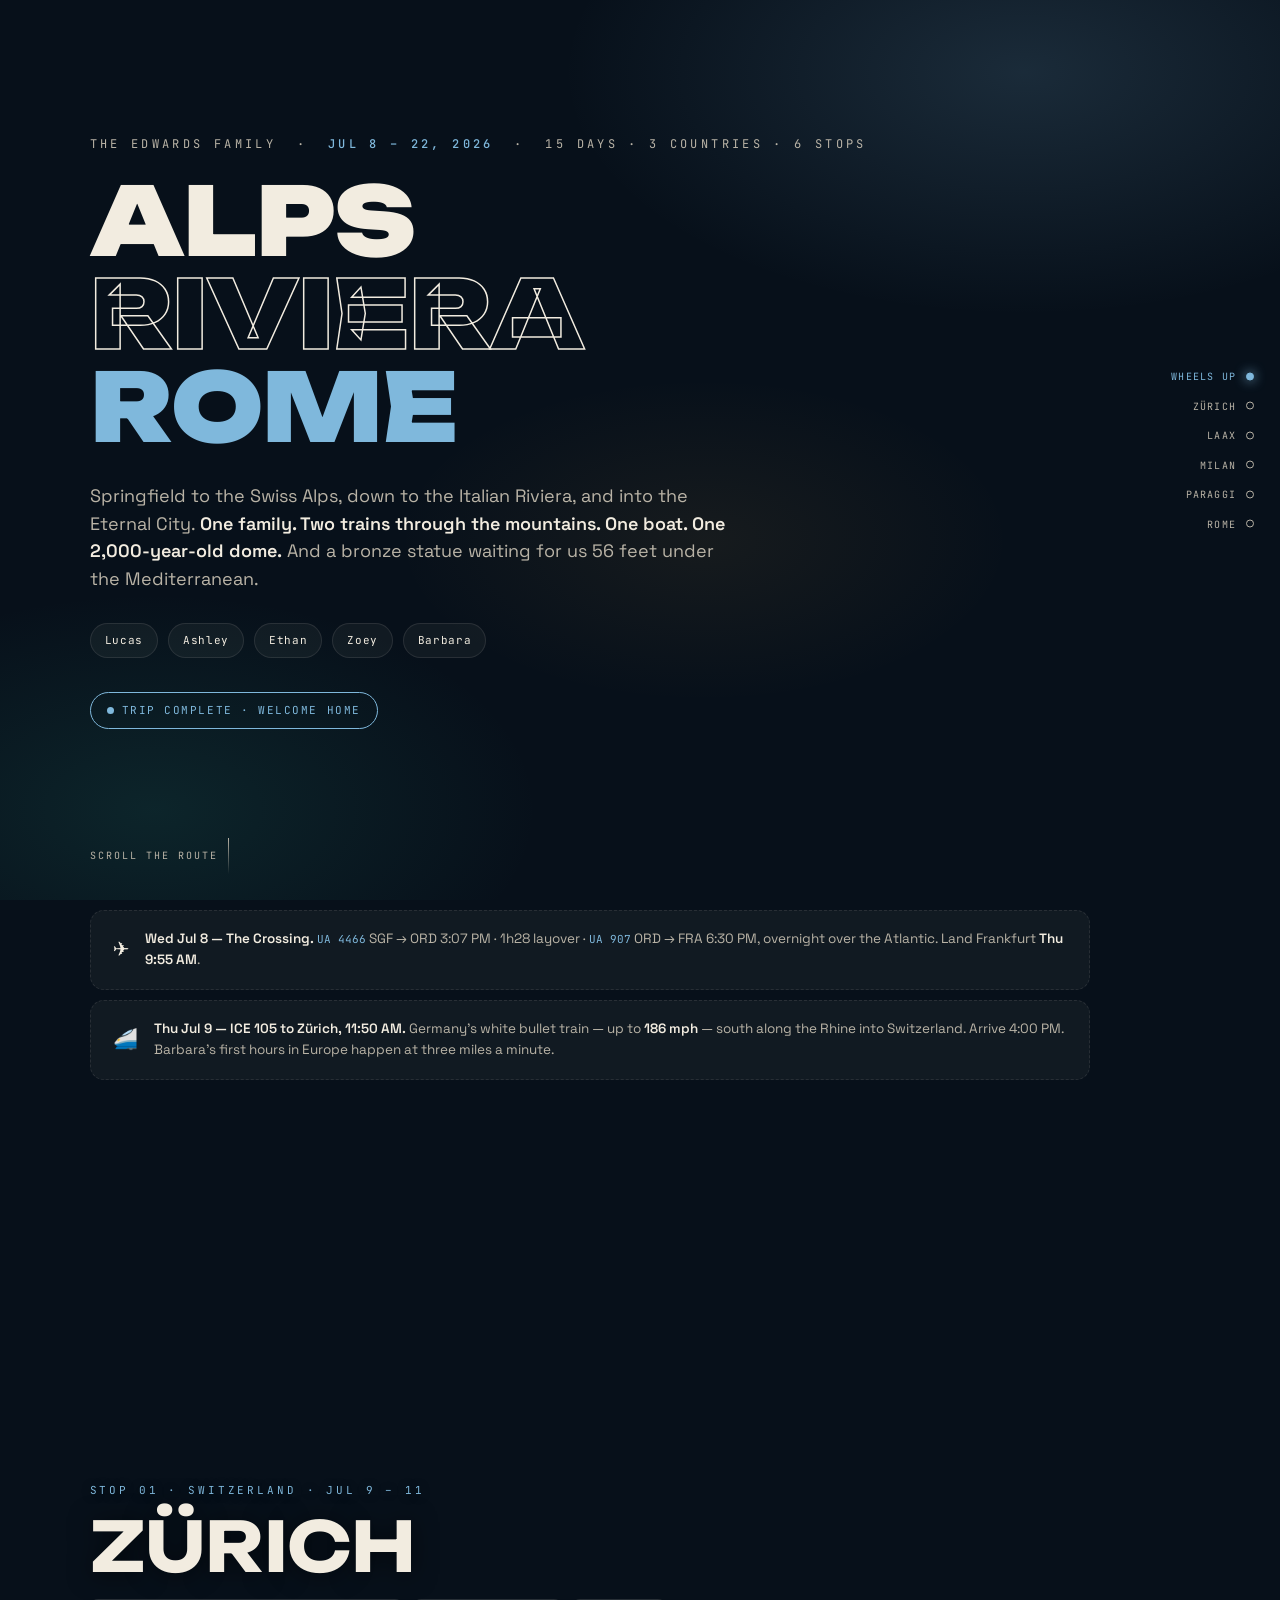
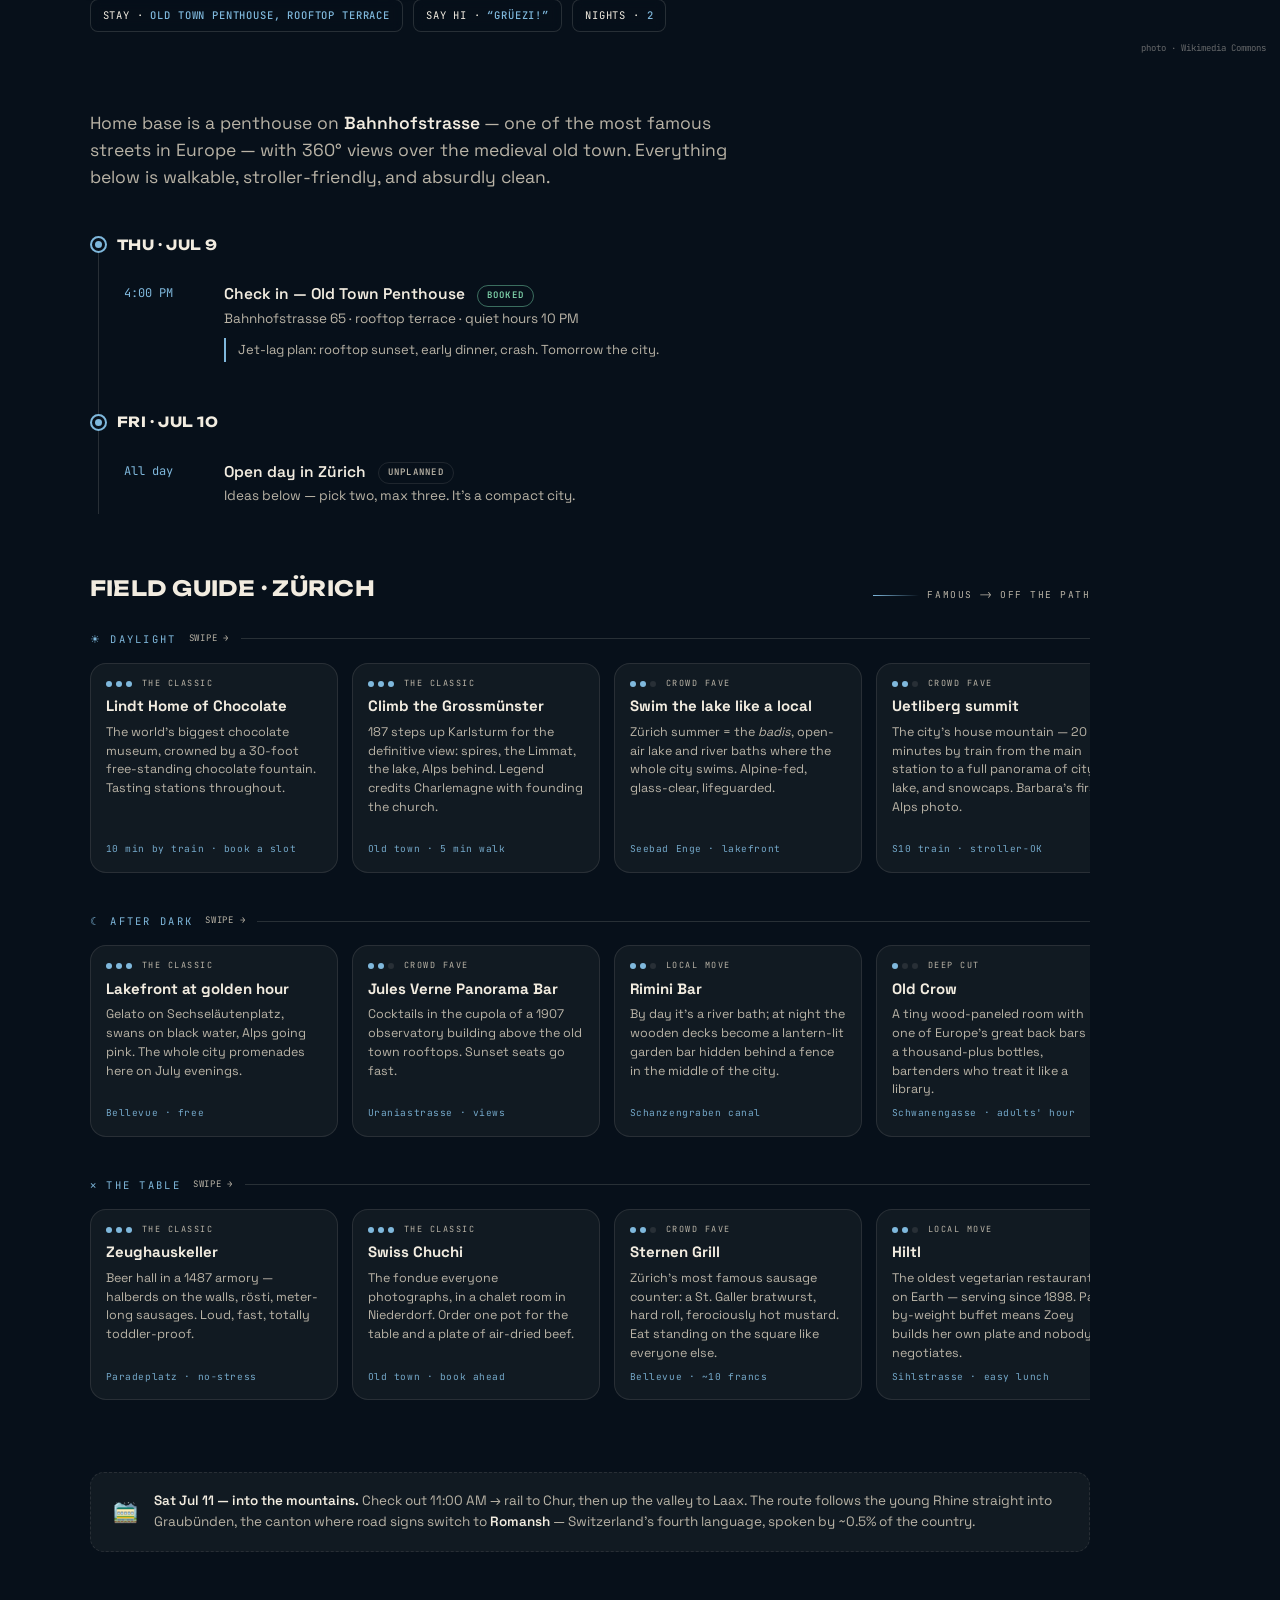
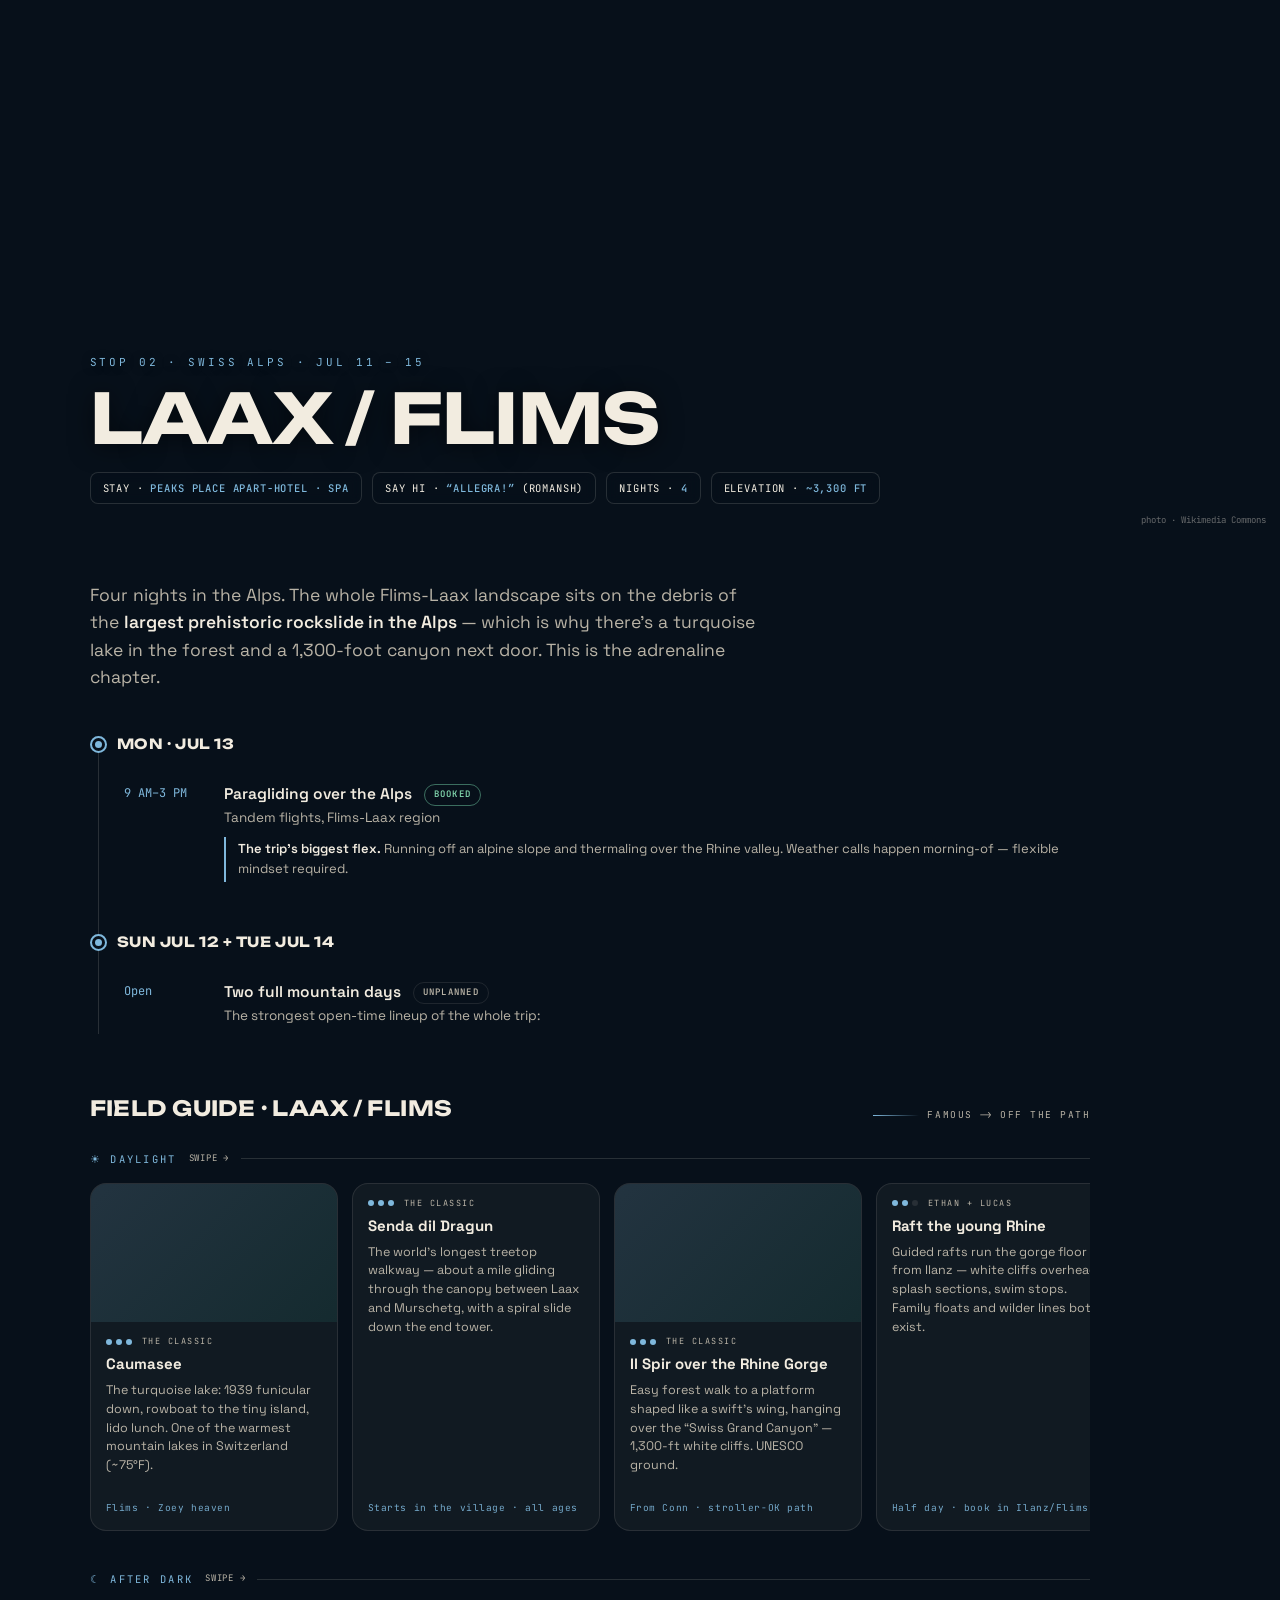
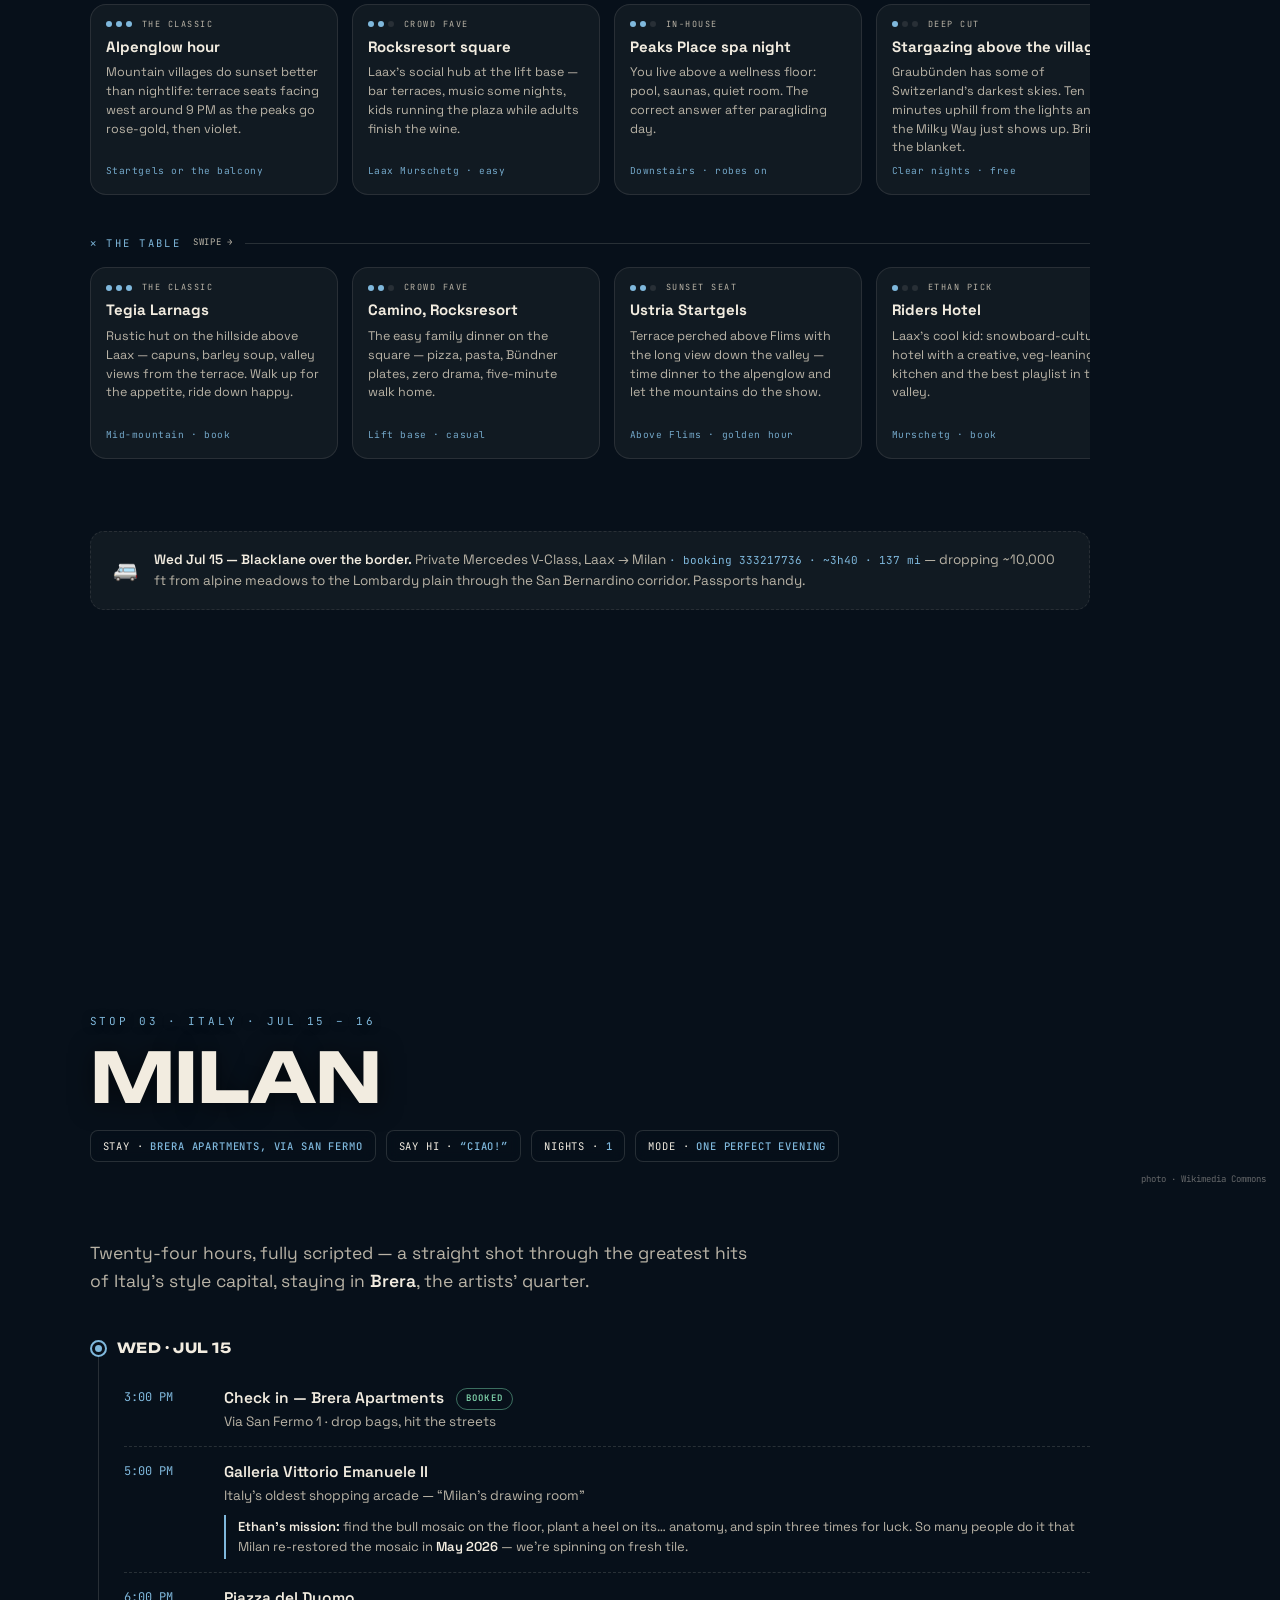
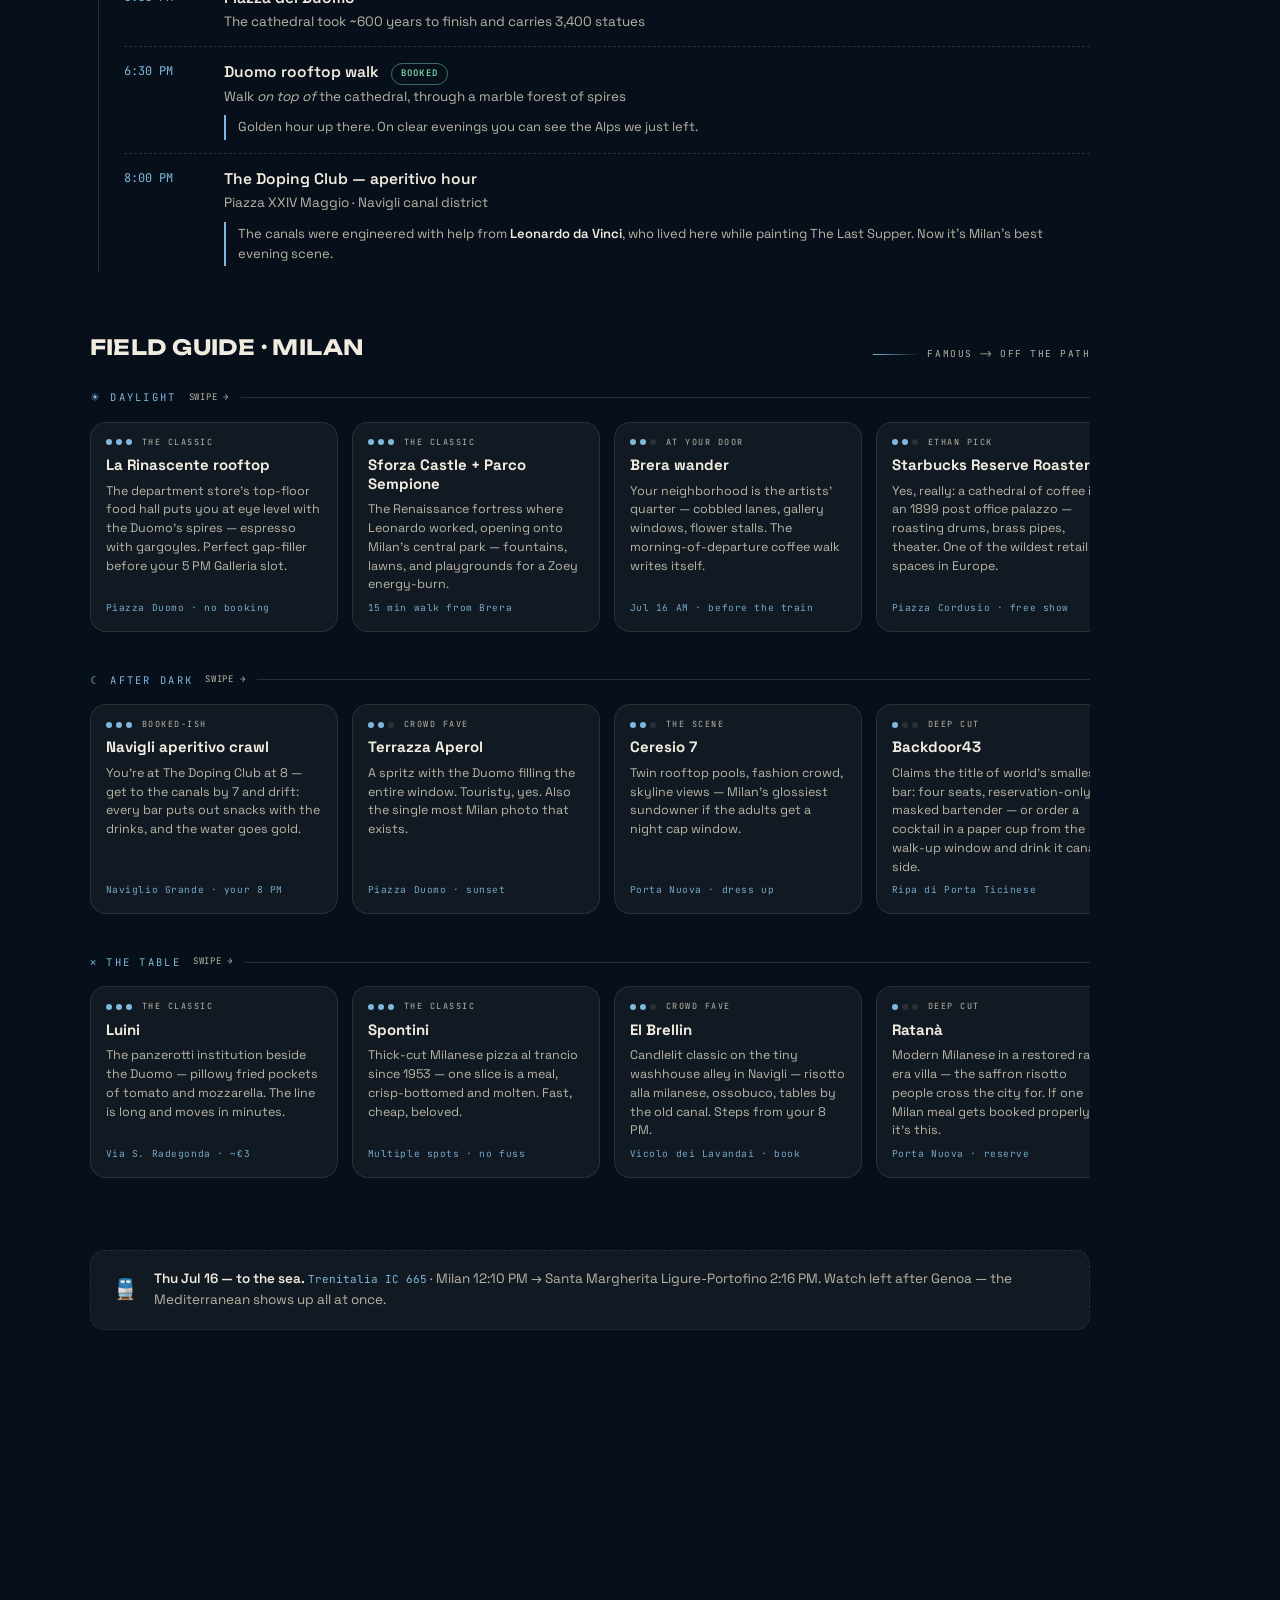
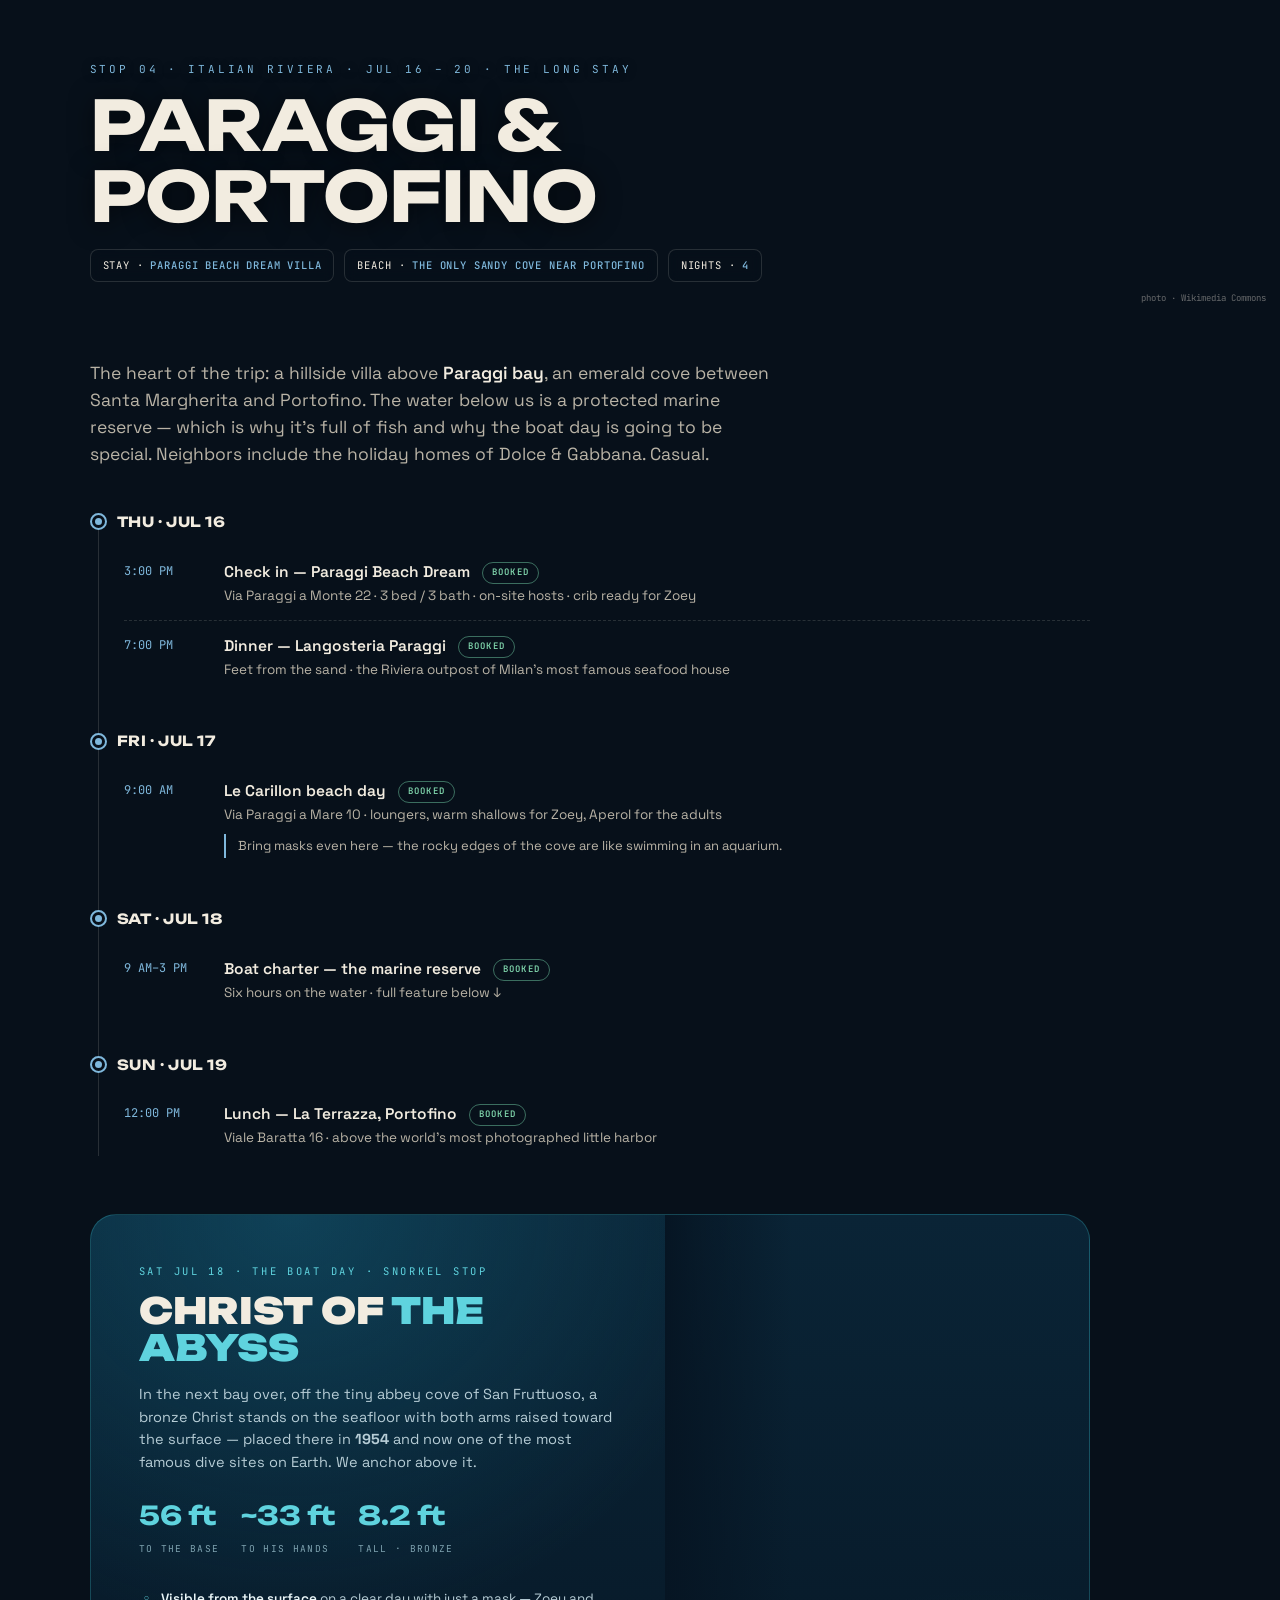
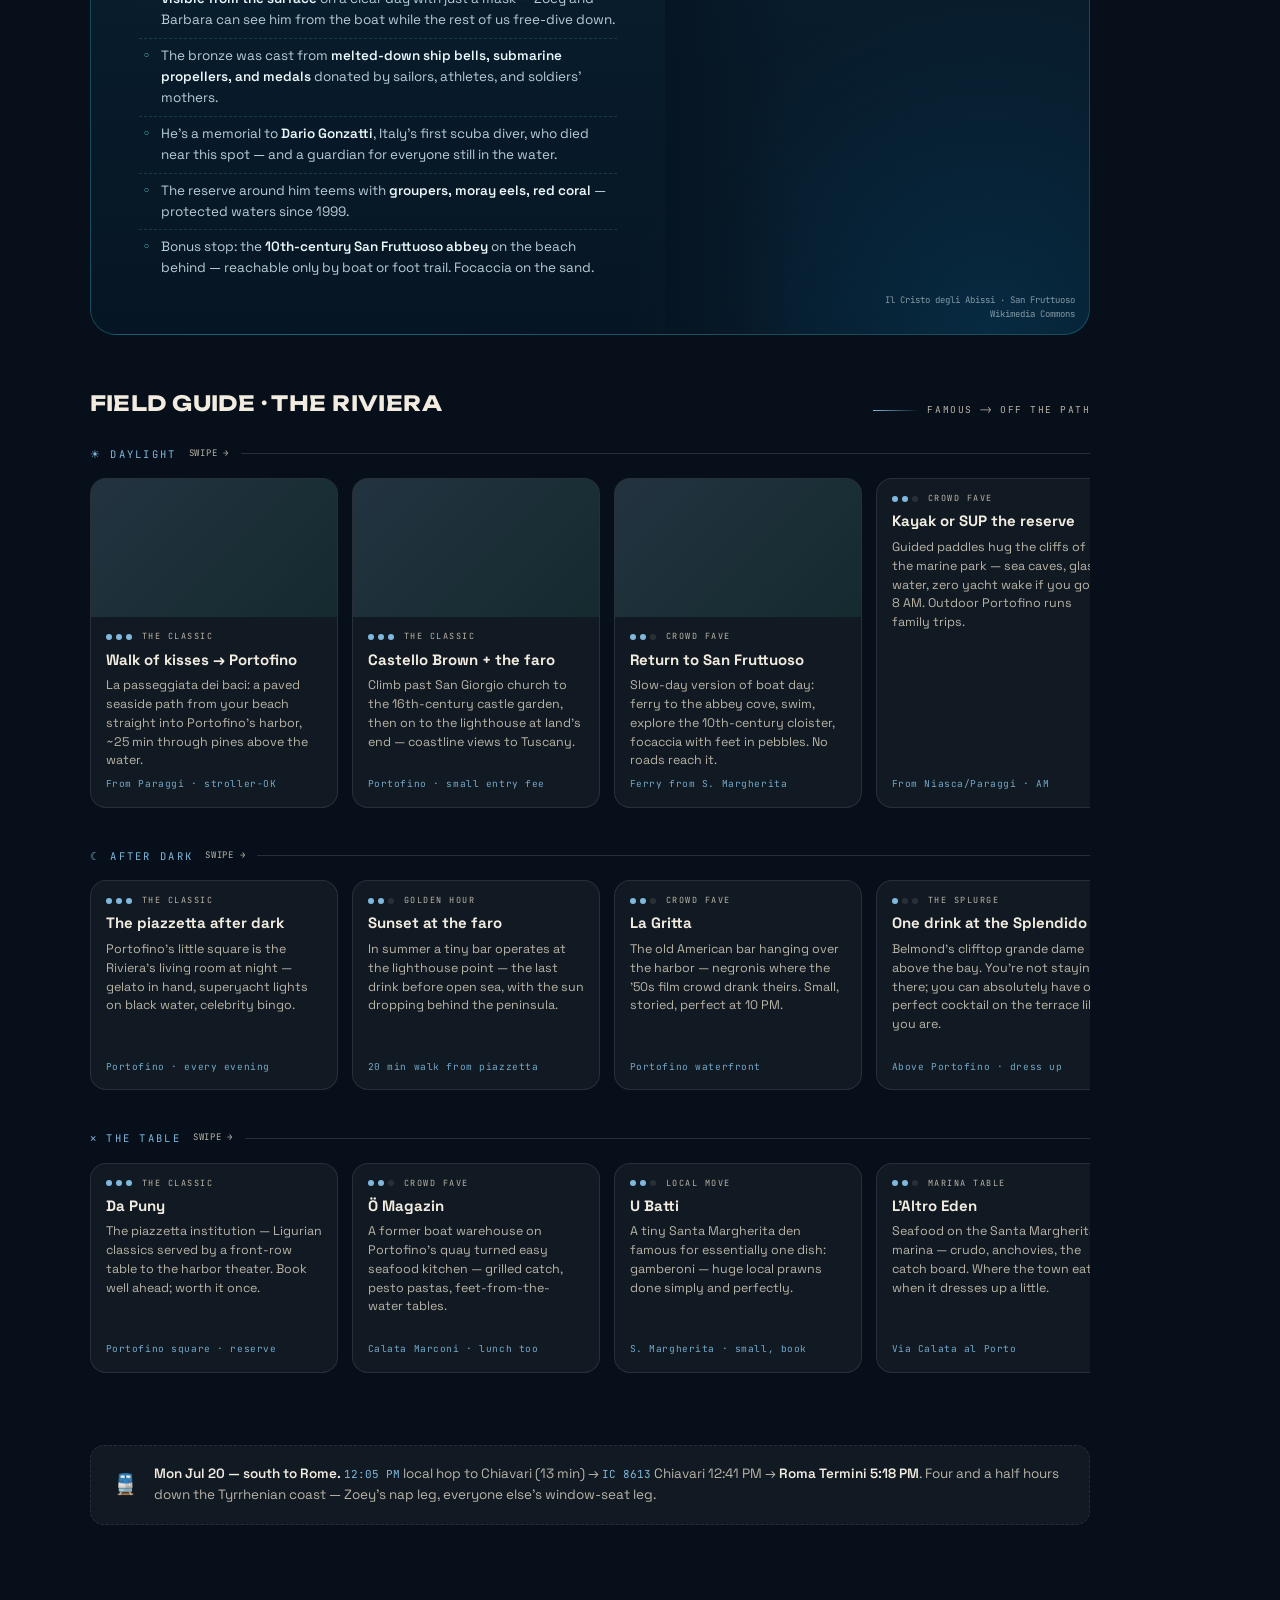
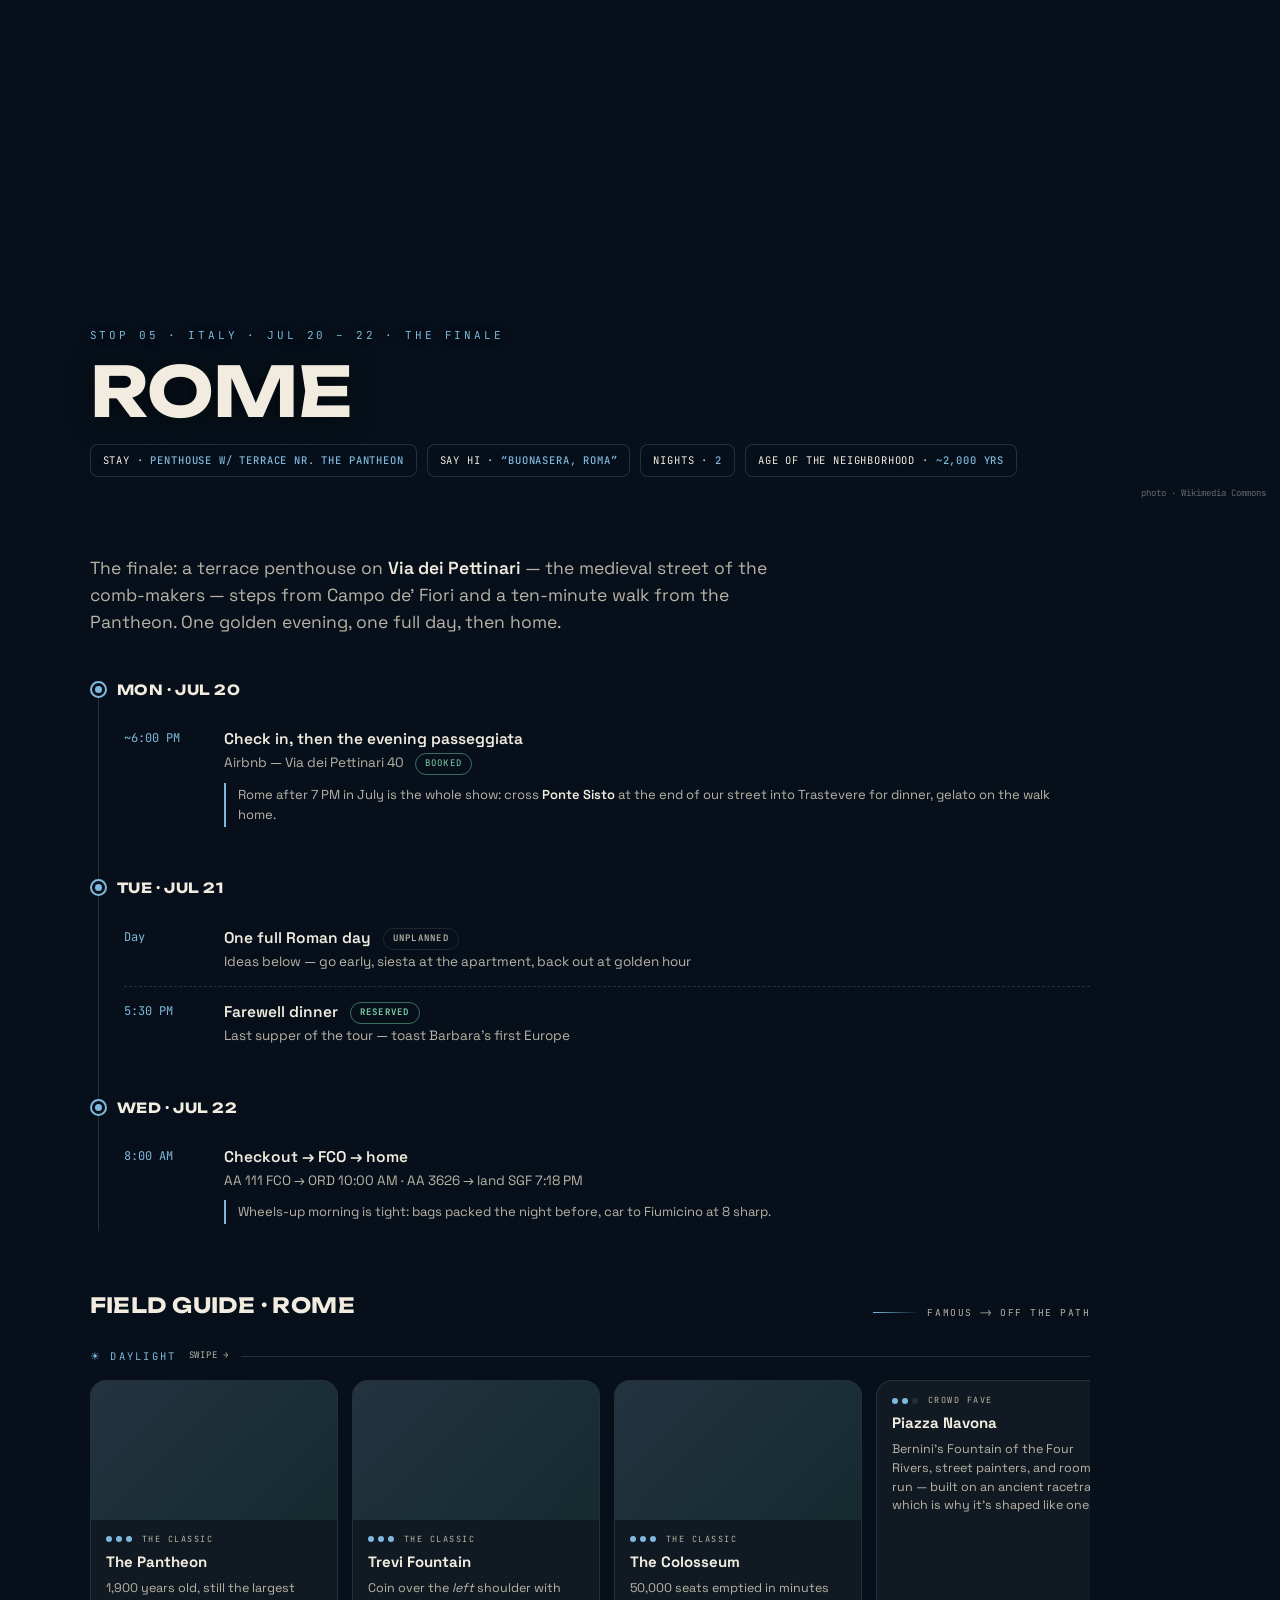
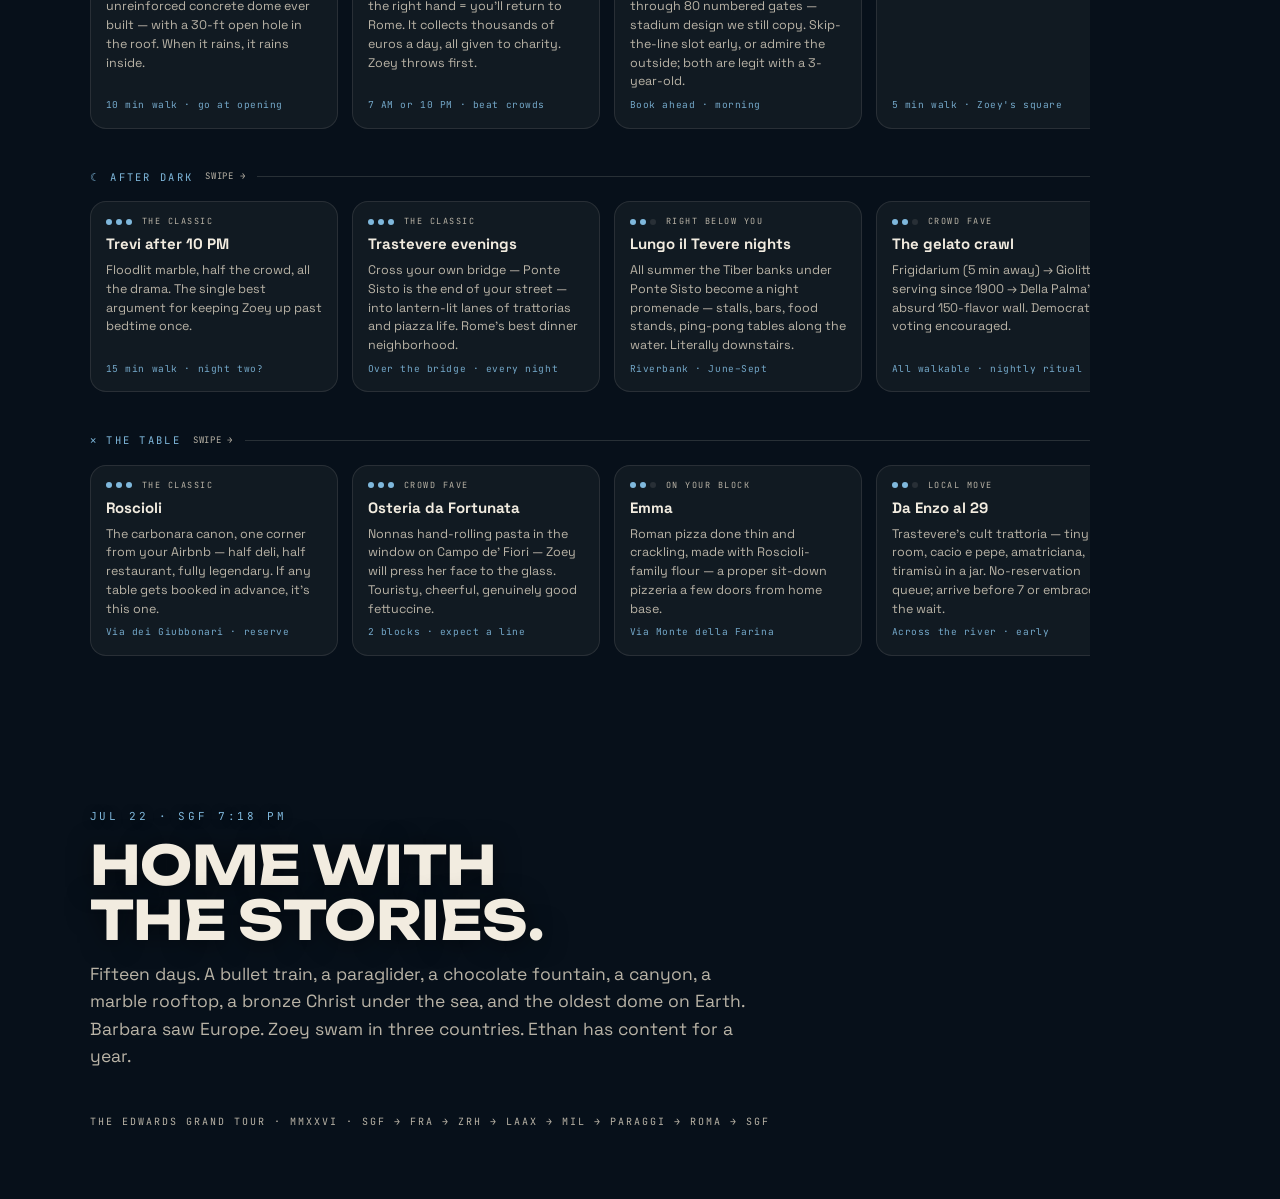
==== index.html @ 18924208 "Field guides: day/night/eat shelves per stop, famous-to-off-path ordering" ====
<!DOCTYPE html>
<html lang="en">
<head>
<meta charset="UTF-8">
<meta name="viewport" content="width=device-width, initial-scale=1.0, viewport-fit=cover">
<meta name="color-scheme" content="dark">
<meta name="theme-color" content="#07101A">
<title>The Edwards Grand Tour · Alps → Riviera → Rome</title>
<link rel="preconnect" href="https://fonts.googleapis.com">
<link href="https://fonts.googleapis.com/css2?family=Unbounded:wght@500;700;900&family=Space+Grotesk:wght@400;500;600;700&family=JetBrains+Mono:wght@400;500;700&display=swap" rel="stylesheet">
<style>
:root{
  --ink:#07101A;            /* deep midnight sea */
  --ink-2:#0C1B29;
  --paper:#F2ECE0;          /* sun-bleached sand */
  --paper-dim:#B9B3A6;
  --hairline:rgba(242,236,224,.14);
  --accent:#7FB8DC;         /* starts glacier-blue, shifts per region */
  --card:rgba(242,236,224,.045);
  --card-edge:rgba(242,236,224,.10);
  --radius:18px;
}
*{margin:0;padding:0;box-sizing:border-box;-webkit-tap-highlight-color:transparent}
html{scroll-behavior:smooth;background:#07101A;color-scheme:dark}
#bgfix{position:fixed;inset:0;z-index:-50;background:#07101A;pointer-events:none}
body{
  font-family:'Space Grotesk',system-ui,sans-serif;
  background:#07101A;
  background:var(--ink);
  color:var(--paper);
  line-height:1.55;
  overflow-x:hidden;
  transition:background 1.2s ease;
}
::selection{background:var(--accent);color:var(--ink)}
img{display:block}

/* ---------- top progress ---------- */
#progress{position:fixed;top:0;left:0;height:3px;width:0;background:var(--accent);z-index:100;transition:background .8s ease}

/* ---------- route rail (desktop) ---------- */
#rail{position:fixed;right:26px;top:50%;transform:translateY(-50%);z-index:90;display:flex;flex-direction:column;gap:4px;align-items:flex-end}
#rail a{display:flex;align-items:center;gap:10px;text-decoration:none;color:var(--paper-dim);font-family:'JetBrains Mono',monospace;font-size:10px;letter-spacing:.12em;text-transform:uppercase;padding:5px 0;transition:color .3s}
#rail a .dot{width:8px;height:8px;border-radius:50%;border:1.5px solid var(--paper-dim);transition:all .3s;flex-shrink:0}
#rail a .lbl{opacity:0;transform:translateX(6px);transition:all .3s}
#rail a:hover .lbl{opacity:1;transform:none}
#rail a.on{color:var(--accent)}
#rail a.on .dot{background:var(--accent);border-color:var(--accent);box-shadow:0 0 12px var(--accent)}
#rail a.on .lbl{opacity:1;transform:none}
@media(max-width:900px){#rail{display:none}}

/* ---------- hero ---------- */
.hero{min-height:100svh;display:flex;flex-direction:column;justify-content:center;padding:24px min(7vw,90px) 60px;position:relative;isolation:isolate}
.hero::before{content:"";position:absolute;inset:0;z-index:-1;
  background:
    radial-gradient(60% 45% at 80% 8%, rgba(127,184,220,.16), transparent 60%),
    radial-gradient(50% 40% at 12% 90%, rgba(46,163,143,.14), transparent 60%),
    radial-gradient(40% 30% at 55% 60%, rgba(226,169,75,.07), transparent 60%);
}
.eyebrow{font-family:'JetBrains Mono',monospace;font-size:clamp(10px,1.2vw,12px);letter-spacing:.28em;text-transform:uppercase;color:var(--paper-dim);margin-bottom:22px}
.eyebrow b{color:var(--accent);font-weight:500}
h1{font-family:'Unbounded',sans-serif;font-weight:900;font-size:clamp(38px,7.4vw,104px);line-height:.98;letter-spacing:-.01em;text-transform:uppercase}
h1 .l2{color:transparent;-webkit-text-stroke:1.5px var(--paper);display:block}
h1 .l3{display:block;color:var(--accent);transition:color 1.2s ease}
.hero-sub{margin-top:28px;max-width:640px;font-size:clamp(15px,1.6vw,18px);color:var(--paper-dim)}
.hero-sub strong{color:var(--paper);font-weight:600}
.crew{display:flex;flex-wrap:wrap;gap:10px;margin-top:30px}
.crew span{font-family:'JetBrains Mono',monospace;font-size:11px;letter-spacing:.06em;padding:8px 14px;border:1px solid var(--card-edge);border-radius:999px;background:var(--card);color:var(--paper)}
.crew span em{font-style:normal;color:var(--paper-dim)}
#livebadge{display:inline-flex;align-items:center;gap:8px;margin-top:34px;font-family:'JetBrains Mono',monospace;font-size:11px;letter-spacing:.14em;text-transform:uppercase;color:var(--accent);border:1px solid var(--accent);border-radius:999px;padding:9px 16px;width:max-content;transition:all 1.2s ease}
#livebadge .pulse{width:7px;height:7px;border-radius:50%;background:var(--accent);animation:pulse 1.6s infinite}
@keyframes pulse{0%,100%{opacity:1;transform:scale(1)}50%{opacity:.35;transform:scale(.75)}}
.scrollcue{position:absolute;bottom:26px;left:min(7vw,90px);font-family:'JetBrains Mono',monospace;font-size:10px;letter-spacing:.2em;text-transform:uppercase;color:var(--paper-dim);display:flex;align-items:center;gap:10px}
.scrollcue::after{content:"";width:1px;height:36px;background:linear-gradient(var(--paper-dim),transparent);animation:drip 2s infinite}
@keyframes drip{0%{transform:scaleY(0);transform-origin:top}50%{transform:scaleY(1);transform-origin:top}51%{transform-origin:bottom}100%{transform:scaleY(0);transform-origin:bottom}}

/* ---------- region sections ---------- */
section.region{padding:0 0 30px;position:relative}
.region-hero{position:relative;min-height:64svh;display:flex;align-items:flex-end;isolation:isolate;overflow:hidden}
.region-hero img{position:absolute;inset:0;width:100%;height:100%;object-fit:cover;z-index:-2;opacity:0;transition:opacity 1s ease;filter:saturate(.92)}
.region-hero img.loaded{opacity:1}
.region-hero::after{content:"";position:absolute;inset:0;z-index:-1;background:linear-gradient(180deg,rgba(7,16,26,.46) 0%,rgba(7,16,26,.10) 40%,var(--ink) 98%)}
.region-hero .inner{padding:110px min(7vw,90px) 34px;width:100%}
.kicker{font-family:'JetBrains Mono',monospace;font-size:11px;letter-spacing:.26em;text-transform:uppercase;color:var(--accent);margin-bottom:12px;transition:color .8s ease;text-shadow:0 1px 8px rgba(0,0,0,.6)}
h2{font-family:'Unbounded',sans-serif;font-weight:700;font-size:clamp(32px,5.4vw,72px);line-height:1.02;text-transform:uppercase;letter-spacing:-.01em;text-shadow:0 2px 24px rgba(0,0,0,.55)}
.region-stats{display:flex;flex-wrap:wrap;gap:10px;margin-top:18px}
.region-stats span{font-family:'JetBrains Mono',monospace;font-size:10.5px;letter-spacing:.08em;text-transform:uppercase;background:rgba(7,16,26,.55);backdrop-filter:blur(6px);border:1px solid var(--hairline);padding:7px 12px;border-radius:8px}
.region-stats b{color:var(--accent);font-weight:500;transition:color .8s ease}
.photocredit{position:absolute;bottom:10px;right:14px;font-size:9px;font-family:'JetBrains Mono',monospace;color:rgba(242,236,224,.4);z-index:1}

.region-body{padding:44px min(7vw,90px) 10px;max-width:1180px}
.lede{font-size:clamp(15px,1.5vw,17.5px);color:var(--paper-dim);max-width:680px;margin-bottom:40px}
.lede strong{color:var(--paper);font-weight:600}

/* ---------- timeline ---------- */
.timeline{position:relative;padding-left:34px}
.timeline::before{content:"";position:absolute;left:8px;top:6px;bottom:6px;width:1.5px;background:linear-gradient(var(--hairline),var(--hairline))}
.day{margin-bottom:34px}
.day-tag{display:inline-flex;align-items:center;gap:10px;position:relative;margin-bottom:14px;margin-left:-34px}
.day-tag .node{width:17px;height:17px;border-radius:50%;background:var(--ink);border:2px solid var(--accent);transition:border-color .8s ease;display:grid;place-items:center}
.day-tag .node i{width:7px;height:7px;border-radius:50%;background:var(--accent);transition:background .8s ease}
.day-tag .dt{font-family:'Unbounded',sans-serif;font-weight:700;font-size:14px;letter-spacing:.04em;text-transform:uppercase}
.day-tag .today{font-family:'JetBrains Mono',monospace;font-size:9px;letter-spacing:.18em;padding:4px 9px;border-radius:999px;background:var(--accent);color:var(--ink);text-transform:uppercase;font-weight:700}
.ev{display:grid;grid-template-columns:86px 1fr;gap:14px;padding:13px 0;border-bottom:1px dashed var(--hairline)}
.ev:last-child{border-bottom:0}
.ev .t{font-family:'JetBrains Mono',monospace;font-size:12px;color:var(--accent);padding-top:2px;transition:color .8s ease}
.ev .title{font-weight:600;font-size:15.5px}
.ev .sub{color:var(--paper-dim);font-size:13.5px;margin-top:2px}
.ev .fact{margin-top:8px;font-size:13px;color:var(--paper-dim);border-left:2px solid var(--accent);padding:2px 0 2px 12px;transition:border-color .8s ease}
.ev .fact b{color:var(--paper);font-weight:600}
.pill{display:inline-block;font-family:'JetBrains Mono',monospace;font-size:9px;letter-spacing:.14em;text-transform:uppercase;border:1px solid var(--card-edge);border-radius:999px;padding:3px 9px;margin-left:8px;color:var(--paper-dim);vertical-align:middle}
.pill.conf{border-color:rgba(112,204,164,.5);color:#7fd4ab}

/* ---------- field guide: horizontal shelves ---------- */
.guide{margin:52px 0 8px}
.guide-head{display:flex;flex-wrap:wrap;align-items:baseline;justify-content:space-between;gap:10px 18px;margin-bottom:2px}
.guide-head h3{font-family:'Unbounded',sans-serif;font-size:clamp(16px,2vw,21px);font-weight:700;text-transform:uppercase;letter-spacing:.02em}
.axis{font-family:'JetBrains Mono',monospace;font-size:9.5px;letter-spacing:.16em;text-transform:uppercase;color:var(--paper-dim);display:flex;align-items:center;gap:8px}
.axis::before{content:"";width:46px;height:1px;background:linear-gradient(90deg,var(--accent),transparent)}
.shelf{margin-top:26px}
.shelf-tag{display:flex;align-items:center;gap:12px;font-family:'JetBrains Mono',monospace;font-size:10.5px;letter-spacing:.22em;text-transform:uppercase;color:var(--accent);margin-bottom:12px;transition:color .8s ease}
.shelf-tag::after{content:"";flex:1;height:1px;background:var(--hairline)}
.shelf-tag .swipe{color:var(--paper-dim);letter-spacing:.08em;font-size:9px}
.row{display:flex;gap:14px;overflow-x:auto;scroll-snap-type:x proximity;padding:4px 2px 14px;scrollbar-width:thin;scrollbar-color:var(--card-edge) transparent}
.row::-webkit-scrollbar{height:5px}
.row::-webkit-scrollbar-track{background:transparent}
.row::-webkit-scrollbar-thumb{background:var(--card-edge);border-radius:99px}
.gc{min-width:248px;max-width:248px;scroll-snap-align:start;border:1px solid var(--card-edge);background:var(--card);border-radius:16px;overflow:hidden;display:flex;flex-direction:column;transition:transform .3s ease,border-color .3s ease}
.gc:hover{transform:translateY(-4px);border-color:var(--accent)}
.gc .ph{aspect-ratio:16/9;overflow:hidden;position:relative;background:linear-gradient(135deg,rgba(127,184,220,.16),rgba(46,163,143,.12))}
.gc .ph img{width:100%;height:100%;object-fit:cover;opacity:0;transition:opacity .8s ease}
.gc .ph img.loaded{opacity:1}
.gc .bd{padding:13px 15px 15px;display:flex;flex-direction:column;gap:7px;flex:1}
.fame{display:flex;align-items:center;gap:4px}
.fame i{width:6px;height:6px;border-radius:50%;background:var(--card-edge)}
.fame i.on{background:var(--accent);transition:background .8s ease}
.fame span{font-family:'JetBrains Mono',monospace;font-size:8.5px;letter-spacing:.18em;text-transform:uppercase;color:var(--paper-dim);margin-left:6px}
.gc h4{font-weight:700;font-size:15px;line-height:1.25}
.gc p{font-size:12.5px;color:var(--paper-dim);flex:1;line-height:1.5}
.gc .mt{font-family:'JetBrains Mono',monospace;font-size:9.5px;color:var(--accent);letter-spacing:.06em;opacity:.9;transition:color .8s ease}

/* ---------- boat day feature ---------- */
.feature{margin:52px 0 8px;border-radius:26px;overflow:hidden;position:relative;border:1px solid rgba(60,190,200,.28);
  background:
    radial-gradient(70% 90% at 20% 0%, rgba(24,120,150,.35), transparent 65%),
    radial-gradient(60% 80% at 90% 100%, rgba(8,60,90,.55), transparent 60%),
    linear-gradient(180deg,#0A2436,#061523)}
.feature .grid{display:grid;grid-template-columns:1.15fr .85fr;gap:0}
@media(max-width:820px){.feature .grid{grid-template-columns:1fr}}
.feature .txt{padding:clamp(26px,4vw,48px)}
.feature .kick{font-family:'JetBrains Mono',monospace;font-size:10.5px;letter-spacing:.26em;text-transform:uppercase;color:#5FD3DE;margin-bottom:12px}
.feature h3{font-family:'Unbounded',sans-serif;font-size:clamp(22px,3.2vw,36px);font-weight:900;text-transform:uppercase;line-height:1.05;margin-bottom:16px}
.feature h3 span{color:#5FD3DE}
.feature p{color:#B7CDD6;font-size:14.5px;max-width:520px}
.depth{display:flex;gap:22px;margin:22px 0}
.depth div b{display:block;font-family:'Unbounded',sans-serif;font-size:clamp(19px,2.4vw,26px);color:#5FD3DE}
.depth div s{text-decoration:none;font-family:'JetBrains Mono',monospace;font-size:9.5px;letter-spacing:.14em;text-transform:uppercase;color:#7FA3B0}
.feature ul{list-style:none;margin-top:6px}
.feature li{font-size:13.5px;color:#B7CDD6;padding:7px 0 7px 22px;position:relative;border-bottom:1px dashed rgba(95,211,222,.18)}
.feature li:last-child{border-bottom:0}
.feature li::before{content:"◦";position:absolute;left:4px;color:#5FD3DE}
.feature li b{color:#EAF6F8;font-weight:600}
.feature .ph{position:relative;min-height:320px}
.feature .ph img{position:absolute;inset:0;width:100%;height:100%;object-fit:cover;opacity:0;transition:opacity 1s}
.feature .ph img.loaded{opacity:1}
.feature .ph::after{content:"";position:absolute;inset:0;background:linear-gradient(90deg,#061523 0%,transparent 30%);pointer-events:none}
@media(max-width:820px){.feature .ph::after{background:linear-gradient(180deg,#061523 0%,transparent 30%)}}
.feature .cap{position:absolute;bottom:12px;right:14px;font-family:'JetBrains Mono',monospace;font-size:9px;color:rgba(234,246,248,.55);z-index:2;text-align:right}

/* ---------- divider / transfer strip ---------- */
.transfer{display:flex;align-items:center;gap:16px;margin:10px min(7vw,90px);padding:18px 22px;border:1px dashed var(--card-edge);border-radius:14px;max-width:1000px;background:var(--card)}
.transfer .icn{font-size:20px}
.transfer .tx{font-size:13.5px;color:var(--paper-dim)}
.transfer .tx b{color:var(--paper);font-weight:600}
.transfer .tx .mono{font-family:'JetBrains Mono',monospace;font-size:11px;color:var(--accent)}

/* ---------- footer ---------- */
footer{padding:90px min(7vw,90px) 70px;text-align:left;position:relative}
footer h2{font-size:clamp(26px,4.4vw,54px)}
footer .lede{margin-top:14px;margin-bottom:0}
footer .sig{margin-top:44px;font-family:'JetBrains Mono',monospace;font-size:10px;letter-spacing:.2em;text-transform:uppercase;color:var(--paper-dim)}

/* ---------- reveal ---------- */
.rv{opacity:0;transform:translateY(26px);transition:opacity .7s ease,transform .7s ease}
.rv.in{opacity:1;transform:none}
@media(prefers-reduced-motion:reduce){
  .rv{opacity:1;transform:none;transition:none}
  html{scroll-behavior:auto}
  .scrollcue::after,#livebadge .pulse{animation:none}
}
@media(max-width:640px){
  .ev{grid-template-columns:70px 1fr;gap:10px}
  .region-hero{min-height:52svh}
}
</style>
</head>
<body>

<div id="bgfix" aria-hidden="true"></div>
<div id="progress"></div>

<nav id="rail" aria-label="Trip route">
  <a href="#top" data-s="hero"><span class="lbl">Wheels up</span><span class="dot"></span></a>
  <a href="#zurich" data-s="zurich"><span class="lbl">Zürich</span><span class="dot"></span></a>
  <a href="#laax" data-s="laax"><span class="lbl">Laax</span><span class="dot"></span></a>
  <a href="#milan" data-s="milan"><span class="lbl">Milan</span><span class="dot"></span></a>
  <a href="#riviera" data-s="riviera"><span class="lbl">Paraggi</span><span class="dot"></span></a>
  <a href="#rome" data-s="rome"><span class="lbl">Rome</span><span class="dot"></span></a>
</nav>

<!-- ================= HERO ================= -->
<header class="hero" id="top" data-accent="#7FB8DC">
  <div class="eyebrow">The Edwards Family &nbsp;·&nbsp; <b>Jul 8 – 22, 2026</b> &nbsp;·&nbsp; 15 days · 3 countries · 6 stops</div>
  <h1>
    <span>Alps</span>
    <span class="l2">Riviera</span>
    <span class="l3">Rome</span>
  </h1>
  <p class="hero-sub">Springfield to the Swiss Alps, down to the Italian Riviera, and into the Eternal City. <strong>One family. Two trains through the mountains. One boat. One 2,000-year-old dome.</strong> And a bronze statue waiting for us 56 feet under the Mediterranean.</p>
  <div class="crew">
    <span>Lucas</span>
    <span>Ashley</span>
    <span>Ethan</span>
    <span>Zoey</span>
    <span>Barbara</span>
  </div>
  <div id="livebadge"><span class="pulse"></span><span id="livetext">Trip tracker</span></div>
  <div class="scrollcue">Scroll the route</div>
</header>

<!-- ================= TRANSIT ================= -->
<div class="transfer rv">
  <div class="icn">✈</div>
  <div class="tx"><b>Wed Jul 8 — The Crossing.</b> <span class="mono">UA 4466</span> SGF → ORD 3:07 PM · 1h28 layover · <span class="mono">UA 907</span> ORD → FRA 6:30 PM, overnight over the Atlantic. Land Frankfurt <b>Thu 9:55 AM</b>.</div>
</div>
<div class="transfer rv">
  <div class="icn">🚄</div>
  <div class="tx"><b>Thu Jul 9 — ICE 105 to Zürich, 11:50 AM.</b> Germany's white bullet train — up to <b>186 mph</b> — south along the Rhine into Switzerland. Arrive 4:00 PM. Barbara's first hours in Europe happen at three miles a minute.</div>
</div>

<!-- ================= ZURICH ================= -->
<section class="region" id="zurich" data-accent="#8FC1E3">
  <div class="region-hero">
    <img data-img="1 zurich panorama grossmunster limmat river 2012.jpg" alt="Zürich old town along the Limmat river">
    <div class="photocredit">photo · Wikimedia Commons</div>
    <div class="inner">
      <div class="kicker">Stop 01 · Switzerland · Jul 9 – 11</div>
      <h2>Zürich</h2>
      <div class="region-stats">
        <span>Stay · <b>Old Town penthouse, rooftop terrace</b></span>
        <span>Say hi · <b>“Grüezi!”</b></span>
        <span>Nights · <b>2</b></span>
      </div>
    </div>
  </div>
  <div class="region-body">
    <p class="lede rv">Home base is a penthouse on <strong>Bahnhofstrasse</strong> — one of the most famous streets in Europe — with 360° views over the medieval old town. Everything below is walkable, stroller-friendly, and absurdly clean.</p>

    <div class="timeline rv">
      <div class="day" data-date="2026-07-09">
        <div class="day-tag"><span class="node"><i></i></span><span class="dt">Thu · Jul 9</span></div>
        <div class="ev"><div class="t">4:00 PM</div><div><div class="title">Check in — Old Town Penthouse <span class="pill conf">Booked</span></div><div class="sub">Bahnhofstrasse 65 · rooftop terrace · quiet hours 10 PM</div><div class="fact">Jet-lag plan: rooftop sunset, early dinner, crash. Tomorrow the city.</div></div></div>
      </div>
      <div class="day" data-date="2026-07-10">
        <div class="day-tag"><span class="node"><i></i></span><span class="dt">Fri · Jul 10</span></div>
        <div class="ev"><div class="t">All day</div><div><div class="title">Open day in Zürich <span class="pill">Unplanned</span></div><div class="sub">Ideas below — pick two, max three. It's a compact city.</div></div></div>
      </div>
    </div>

    <div class="guide rv">
      <div class="guide-head"><h3>Field Guide · Zürich</h3><div class="axis">famous ⟶ off the path</div></div>

      <div class="shelf">
        <div class="shelf-tag">☀ Daylight <span class="swipe">swipe →</span></div>
        <div class="row">
          <article class="gc"><div class="bd"><div class="fame"><i class="on"></i><i class="on"></i><i class="on"></i><span>The classic</span></div><h4>Lindt Home of Chocolate</h4><p>The world's biggest chocolate museum, crowned by a 30-foot free-standing chocolate fountain. Tasting stations throughout.</p><div class="mt">10 min by train · book a slot</div></div></article>
          <article class="gc"><div class="bd"><div class="fame"><i class="on"></i><i class="on"></i><i class="on"></i><span>The classic</span></div><h4>Climb the Grossmünster</h4><p>187 steps up Karlsturm for the definitive view: spires, the Limmat, the lake, Alps behind. Legend credits Charlemagne with founding the church.</p><div class="mt">Old town · 5 min walk</div></div></article>
          <article class="gc"><div class="bd"><div class="fame"><i class="on"></i><i class="on"></i><i></i><span>Crowd fave</span></div><h4>Swim the lake like a local</h4><p>Zürich summer = the <em>badis</em>, open-air lake and river baths where the whole city swims. Alpine-fed, glass-clear, lifeguarded.</p><div class="mt">Seebad Enge · lakefront</div></div></article>
          <article class="gc"><div class="bd"><div class="fame"><i class="on"></i><i class="on"></i><i></i><span>Crowd fave</span></div><h4>Uetliberg summit</h4><p>The city's house mountain — 20 minutes by train from the main station to a full panorama of city, lake, and snowcaps. Barbara's first Alps photo.</p><div class="mt">S10 train · stroller-OK</div></div></article>
          <article class="gc"><div class="bd"><div class="fame"><i class="on"></i><i class="on"></i><i></i><span>Zoey pick</span></div><h4>Masoala Rainforest, Zürich Zoo</h4><p>A living Madagascar rainforest under one vast roof — lemurs, chameleons, free-flying birds. Rainy-day insurance that's great anyway.</p><div class="mt">Tram 6 · half day</div></div></article>
          <article class="gc"><div class="bd"><div class="fame"><i class="on"></i><i></i><i></i><span>Ethan pick</span></div><h4>Freitag Tower + Frau Gerolds</h4><p>West Zürich's industrial quarter: a tower of stacked shipping containers selling truck-tarp bags, street food gardens, murals. Zürich's cool side.</p><div class="mt">Hardbrücke · gritty-chic</div></div></article>
          <article class="gc"><div class="bd"><div class="fame"><i class="on"></i><i></i><i></i><span>Deep cut</span></div><h4>Lindenhof hill</h4><p>A quiet plane-tree square on the site of the Roman fort — giant chess boards, old men playing boules, the best free view in the old town.</p><div class="mt">2 min from the Airbnb</div></div></article>
        </div>
      </div>

      <div class="shelf">
        <div class="shelf-tag">☾ After dark <span class="swipe">swipe →</span></div>
        <div class="row">
          <article class="gc"><div class="bd"><div class="fame"><i class="on"></i><i class="on"></i><i class="on"></i><span>The classic</span></div><h4>Lakefront at golden hour</h4><p>Gelato on Sechseläutenplatz, swans on black water, Alps going pink. The whole city promenades here on July evenings.</p><div class="mt">Bellevue · free</div></div></article>
          <article class="gc"><div class="bd"><div class="fame"><i class="on"></i><i class="on"></i><i></i><span>Crowd fave</span></div><h4>Jules Verne Panorama Bar</h4><p>Cocktails in the cupola of a 1907 observatory building above the old town rooftops. Sunset seats go fast.</p><div class="mt">Uraniastrasse · views</div></div></article>
          <article class="gc"><div class="bd"><div class="fame"><i class="on"></i><i class="on"></i><i></i><span>Local move</span></div><h4>Rimini Bar</h4><p>By day it's a river bath; at night the wooden decks become a lantern-lit garden bar hidden behind a fence in the middle of the city.</p><div class="mt">Schanzengraben canal</div></div></article>
          <article class="gc"><div class="bd"><div class="fame"><i class="on"></i><i></i><i></i><span>Deep cut</span></div><h4>Old Crow</h4><p>A tiny wood-paneled room with one of Europe's great back bars — a thousand-plus bottles, bartenders who treat it like a library.</p><div class="mt">Schwanengasse · adults' hour</div></div></article>
          <article class="gc"><div class="bd"><div class="fame"><i class="on"></i><i></i><i></i><span>Deep cut</span></div><h4>Barfussbar</h4><p>“Barefoot bar” on the 1888 women's bathhouse deck — shoes off at the door, drinks over the Limmat, occasional live music. Summer only.</p><div class="mt">Stadthausquai · evenings</div></div></article>
        </div>
      </div>

      <div class="shelf">
        <div class="shelf-tag">✕ The table <span class="swipe">swipe →</span></div>
        <div class="row">
          <article class="gc"><div class="bd"><div class="fame"><i class="on"></i><i class="on"></i><i class="on"></i><span>The classic</span></div><h4>Zeughauskeller</h4><p>Beer hall in a 1487 armory — halberds on the walls, rösti, meter-long sausages. Loud, fast, totally toddler-proof.</p><div class="mt">Paradeplatz · no-stress</div></div></article>
          <article class="gc"><div class="bd"><div class="fame"><i class="on"></i><i class="on"></i><i class="on"></i><span>The classic</span></div><h4>Swiss Chuchi</h4><p>The fondue everyone photographs, in a chalet room in Niederdorf. Order one pot for the table and a plate of air-dried beef.</p><div class="mt">Old town · book ahead</div></div></article>
          <article class="gc"><div class="bd"><div class="fame"><i class="on"></i><i class="on"></i><i></i><span>Crowd fave</span></div><h4>Sternen Grill</h4><p>Zürich's most famous sausage counter: a St. Galler bratwurst, hard roll, ferociously hot mustard. Eat standing on the square like everyone else.</p><div class="mt">Bellevue · ~10 francs</div></div></article>
          <article class="gc"><div class="bd"><div class="fame"><i class="on"></i><i class="on"></i><i></i><span>Local move</span></div><h4>Hiltl</h4><p>The oldest vegetarian restaurant on Earth — serving since 1898. Pay-by-weight buffet means Zoey builds her own plate and nobody negotiates.</p><div class="mt">Sihlstrasse · easy lunch</div></div></article>
          <article class="gc"><div class="bd"><div class="fame"><i class="on"></i><i></i><i></i><span>The splurge</span></div><h4>Kronenhalle</h4><p>Zürich's grand institution: real Chagalls and Picassos on the dining-room walls, sliced veal in cream, career waiters. One big-night option.</p><div class="mt">Rämistrasse · jackets-ish</div></div></article>
        </div>
      </div>
    </div>
  </div>
</section>

<div class="transfer rv">
  <div class="icn">🚞</div>
  <div class="tx"><b>Sat Jul 11 — into the mountains.</b> Check out 11:00 AM → rail to Chur, then up the valley to Laax. The route follows the young Rhine straight into Graubünden, the canton where road signs switch to <b>Romansh</b> — Switzerland's fourth language, spoken by ~0.5% of the country.</div>
</div>

<!-- ================= LAAX ================= -->
<section class="region" id="laax" data-accent="#4FC9B0">
  <div class="region-hero">
    <img data-img="Hiking Switzerland Caumasee with Crap Sogn Gion and Vorab.jpg" alt="Turquoise Caumasee lake with the Laax mountains behind">
    <div class="photocredit">photo · Wikimedia Commons</div>
    <div class="inner">
      <div class="kicker">Stop 02 · Swiss Alps · Jul 11 – 15</div>
      <h2>Laax / Flims</h2>
      <div class="region-stats">
        <span>Stay · <b>Peaks Place Apart-Hotel · Spa</b></span>
        <span>Say hi · <b>“Allegra!”</b> (Romansh)</span>
        <span>Nights · <b>4</b></span>
        <span>Elevation · <b>~3,300 ft</b></span>
      </div>
    </div>
  </div>
  <div class="region-body">
    <p class="lede rv">Four nights in the Alps. The whole Flims-Laax landscape sits on the debris of the <strong>largest prehistoric rockslide in the Alps</strong> — which is why there's a turquoise lake in the forest and a 1,300-foot canyon next door. This is the adrenaline chapter.</p>

    <div class="timeline rv">
      <div class="day" data-date="2026-07-13">
        <div class="day-tag"><span class="node"><i></i></span><span class="dt">Mon · Jul 13</span></div>
        <div class="ev"><div class="t">9 AM–3 PM</div><div><div class="title">Paragliding over the Alps <span class="pill conf">Booked</span></div><div class="sub">Tandem flights, Flims-Laax region</div><div class="fact"><b>The trip's biggest flex.</b> Running off an alpine slope and thermaling over the Rhine valley. Weather calls happen morning-of — flexible mindset required.</div></div></div>
      </div>
      <div class="day" data-date="2026-07-12">
        <div class="day-tag"><span class="node"><i></i></span><span class="dt">Sun Jul 12 + Tue Jul 14</span></div>
        <div class="ev"><div class="t">Open</div><div><div class="title">Two full mountain days <span class="pill">Unplanned</span></div><div class="sub">The strongest open-time lineup of the whole trip:</div></div></div>
      </div>
    </div>

    <div class="guide rv">
      <div class="guide-head"><h3>Field Guide · Laax / Flims</h3><div class="axis">famous ⟶ off the path</div></div>

      <div class="shelf">
        <div class="shelf-tag">☀ Daylight <span class="swipe">swipe →</span></div>
        <div class="row">
          <article class="gc"><div class="ph"><img data-img="Hiking Switzerland Caumasee with Crap Sogn Gion and Vorab.jpg" alt="Caumasee"></div><div class="bd"><div class="fame"><i class="on"></i><i class="on"></i><i class="on"></i><span>The classic</span></div><h4>Caumasee</h4><p>The turquoise lake: 1939 funicular down, rowboat to the tiny island, lido lunch. One of the warmest mountain lakes in Switzerland (~75°F).</p><div class="mt">Flims · Zoey heaven</div></div></article>
          <article class="gc"><div class="bd"><div class="fame"><i class="on"></i><i class="on"></i><i class="on"></i><span>The classic</span></div><h4>Senda dil Dragun</h4><p>The world's longest treetop walkway — about a mile gliding through the canopy between Laax and Murschetg, with a spiral slide down the end tower.</p><div class="mt">Starts in the village · all ages</div></div></article>
          <article class="gc"><div class="ph"><img data-img="Ruinaulta from Zault Observation Deck.jpg" alt="Rhine Gorge"></div><div class="bd"><div class="fame"><i class="on"></i><i class="on"></i><i class="on"></i><span>The classic</span></div><h4>Il Spir over the Rhine Gorge</h4><p>Easy forest walk to a platform shaped like a swift's wing, hanging over the “Swiss Grand Canyon” — 1,300-ft white cliffs. UNESCO ground.</p><div class="mt">From Conn · stroller-OK path</div></div></article>
          <article class="gc"><div class="bd"><div class="fame"><i class="on"></i><i class="on"></i><i></i><span>Ethan + Lucas</span></div><h4>Raft the young Rhine</h4><p>Guided rafts run the gorge floor from Ilanz — white cliffs overhead, splash sections, swim stops. Family floats and wilder lines both exist.</p><div class="mt">Half day · book in Ilanz/Flims</div></div></article>
          <article class="gc"><div class="ph"><img data-img="Glacier-Express in der Rheinschlucht (2012).jpg" alt="Red train in the Rhine Gorge"></div><div class="bd"><div class="fame"><i class="on"></i><i class="on"></i><i></i><span>Crowd fave</span></div><h4>Rhaetian Railway through the gorge</h4><p>The little red train threads the canyon floor — the Zoey-and-Barbara version of the rafting trip. Hop off at Versam and wave at the rafts.</p><div class="mt">From Reichenau · cheap thrill</div></div></article>
          <article class="gc"><div class="bd"><div class="fame"><i class="on"></i><i class="on"></i><i></i><span>Ethan pick</span></div><h4>Galaaxy — Crap Sogn Gion</h4><p>Cable car to 7,400 ft, where the summit station is styled like a crash-landed space station. Views to the Vorab glacier, downhill trails, big lunch terrace.</p><div class="mt">Lift from Laax Murschetg</div></div></article>
          <article class="gc"><div class="bd"><div class="fame"><i class="on"></i><i class="on"></i><i></i><span>Rainy-day ace</span></div><h4>Freestyle Academy</h4><p>The world's first indoor freestyle hall — pro trampolines, foam pits, skate bowl, airbag jumps. Where Laax's snowboarders train all summer.</p><div class="mt">Murschetg · Ethan sends it</div></div></article>
          <article class="gc"><div class="bd"><div class="fame"><i class="on"></i><i></i><i></i><span>Deep cut</span></div><h4>Trutg dil Flem</h4><p>A waterfall trail crossing the Flem stream on seven sculptural stone-and-steel bridges — pools, cascades, picnic ledges. Quietly spectacular.</p><div class="mt">Above Flims · 2–3 hrs</div></div></article>
          <article class="gc"><div class="bd"><div class="fame"><i class="on"></i><i></i><i></i><span>Deep cut</span></div><h4>Crestasee</h4><p>Caumasee's shy emerald twin — smaller, quieter, forest-ringed, with a little bathhouse café. Where locals go when the famous lake fills up.</p><div class="mt">Trin side · 20 min walk in</div></div></article>
        </div>
      </div>

      <div class="shelf">
        <div class="shelf-tag">☾ After dark <span class="swipe">swipe →</span></div>
        <div class="row">
          <article class="gc"><div class="bd"><div class="fame"><i class="on"></i><i class="on"></i><i class="on"></i><span>The classic</span></div><h4>Alpenglow hour</h4><p>Mountain villages do sunset better than nightlife: terrace seats facing west around 9 PM as the peaks go rose-gold, then violet.</p><div class="mt">Startgels or the balcony</div></div></article>
          <article class="gc"><div class="bd"><div class="fame"><i class="on"></i><i class="on"></i><i></i><span>Crowd fave</span></div><h4>Rocksresort square</h4><p>Laax's social hub at the lift base — bar terraces, music some nights, kids running the plaza while adults finish the wine.</p><div class="mt">Laax Murschetg · easy</div></div></article>
          <article class="gc"><div class="bd"><div class="fame"><i class="on"></i><i class="on"></i><i></i><span>In-house</span></div><h4>Peaks Place spa night</h4><p>You live above a wellness floor: pool, saunas, quiet room. The correct answer after paragliding day.</p><div class="mt">Downstairs · robes on</div></div></article>
          <article class="gc"><div class="bd"><div class="fame"><i class="on"></i><i></i><i></i><span>Deep cut</span></div><h4>Stargazing above the village</h4><p>Graubünden has some of Switzerland's darkest skies. Ten minutes uphill from the lights and the Milky Way just shows up. Bring the blanket.</p><div class="mt">Clear nights · free</div></div></article>
        </div>
      </div>

      <div class="shelf">
        <div class="shelf-tag">✕ The table <span class="swipe">swipe →</span></div>
        <div class="row">
          <article class="gc"><div class="bd"><div class="fame"><i class="on"></i><i class="on"></i><i class="on"></i><span>The classic</span></div><h4>Tegia Larnags</h4><p>Rustic hut on the hillside above Laax — capuns, barley soup, valley views from the terrace. Walk up for the appetite, ride down happy.</p><div class="mt">Mid-mountain · book</div></div></article>
          <article class="gc"><div class="bd"><div class="fame"><i class="on"></i><i class="on"></i><i></i><span>Crowd fave</span></div><h4>Camino, Rocksresort</h4><p>The easy family dinner on the square — pizza, pasta, Bündner plates, zero drama, five-minute walk home.</p><div class="mt">Lift base · casual</div></div></article>
          <article class="gc"><div class="bd"><div class="fame"><i class="on"></i><i class="on"></i><i></i><span>Sunset seat</span></div><h4>Ustria Startgels</h4><p>Terrace perched above Flims with the long view down the valley — time dinner to the alpenglow and let the mountains do the show.</p><div class="mt">Above Flims · golden hour</div></div></article>
          <article class="gc"><div class="bd"><div class="fame"><i class="on"></i><i></i><i></i><span>Ethan pick</span></div><h4>Riders Hotel</h4><p>Laax's cool kid: snowboard-culture hotel with a creative, veg-leaning kitchen and the best playlist in the valley.</p><div class="mt">Murschetg · book</div></div></article>
          <article class="gc"><div class="bd"><div class="fame"><i class="on"></i><i></i><i></i><span>Order this</span></div><h4>Eat like a Bündner</h4><p>The canton's greatest hits: <b>capuns</b> (chard-wrapped dumplings), <b>maluns</b> (crispy potato crumbles), paper-thin <b>Bündnerfleisch</b>, and <b>nusstorte</b> for the road.</p><div class="mt">Any menu · say “allegra”</div></div></article>
        </div>
      </div>
    </div>
  </div>
</section>

<div class="transfer rv">
  <div class="icn">🚐</div>
  <div class="tx"><b>Wed Jul 15 — Blacklane over the border.</b> Private Mercedes V-Class, Laax → Milan <span class="mono">· booking 333217736 · ~3h40 · 137 mi</span> — dropping ~10,000 ft from alpine meadows to the Lombardy plain through the San Bernardino corridor. Passports handy.</div>
</div>

<!-- ================= MILAN ================= -->
<section class="region" id="milan" data-accent="#E2B25B">
  <div class="region-hero">
    <img data-img="Milano, Duomo with Milan Cathedral and Galleria Vittorio Emanuele II, 2016.jpg" alt="Milan Cathedral and the Galleria at Piazza del Duomo">
    <div class="photocredit">photo · Wikimedia Commons</div>
    <div class="inner">
      <div class="kicker">Stop 03 · Italy · Jul 15 – 16</div>
      <h2>Milan</h2>
      <div class="region-stats">
        <span>Stay · <b>Brera Apartments, Via San Fermo</b></span>
        <span>Say hi · <b>“Ciao!”</b></span>
        <span>Nights · <b>1</b></span>
        <span>Mode · <b>One perfect evening</b></span>
      </div>
    </div>
  </div>
  <div class="region-body">
    <p class="lede rv">Twenty-four hours, fully scripted — a straight shot through the greatest hits of Italy's style capital, staying in <strong>Brera</strong>, the artists' quarter.</p>

    <div class="timeline rv">
      <div class="day" data-date="2026-07-15">
        <div class="day-tag"><span class="node"><i></i></span><span class="dt">Wed · Jul 15</span></div>
        <div class="ev"><div class="t">3:00 PM</div><div><div class="title">Check in — Brera Apartments <span class="pill conf">Booked</span></div><div class="sub">Via San Fermo 1 · drop bags, hit the streets</div></div></div>
        <div class="ev"><div class="t">5:00 PM</div><div><div class="title">Galleria Vittorio Emanuele II</div><div class="sub">Italy's oldest shopping arcade — “Milan's drawing room”</div><div class="fact"><b>Ethan's mission:</b> find the bull mosaic on the floor, plant a heel on its… anatomy, and spin three times for luck. So many people do it that Milan re-restored the mosaic in <b>May 2026</b> — we're spinning on fresh tile.</div></div></div>
        <div class="ev"><div class="t">6:00 PM</div><div><div class="title">Piazza del Duomo</div><div class="sub">The cathedral took ~600 years to finish and carries 3,400 statues</div></div></div>
        <div class="ev"><div class="t">6:30 PM</div><div><div class="title">Duomo rooftop walk <span class="pill conf">Booked</span></div><div class="sub">Walk <em>on top of</em> the cathedral, through a marble forest of spires</div><div class="fact">Golden hour up there. On clear evenings you can see the Alps we just left.</div></div></div>
        <div class="ev"><div class="t">8:00 PM</div><div><div class="title">The Doping Club — aperitivo hour</div><div class="sub">Piazza XXIV Maggio · Navigli canal district</div><div class="fact">The canals were engineered with help from <b>Leonardo da Vinci</b>, who lived here while painting The Last Supper. Now it's Milan's best evening scene.</div></div></div>
      </div>
    </div>

    <div class="guide rv">
      <div class="guide-head"><h3>Field Guide · Milan</h3><div class="axis">famous ⟶ off the path</div></div>

      <div class="shelf">
        <div class="shelf-tag">☀ Daylight <span class="swipe">swipe →</span></div>
        <div class="row">
          <article class="gc"><div class="bd"><div class="fame"><i class="on"></i><i class="on"></i><i class="on"></i><span>The classic</span></div><h4>La Rinascente rooftop</h4><p>The department store's top-floor food hall puts you at eye level with the Duomo's spires — espresso with gargoyles. Perfect gap-filler before your 5 PM Galleria slot.</p><div class="mt">Piazza Duomo · no booking</div></div></article>
          <article class="gc"><div class="bd"><div class="fame"><i class="on"></i><i class="on"></i><i class="on"></i><span>The classic</span></div><h4>Sforza Castle + Parco Sempione</h4><p>The Renaissance fortress where Leonardo worked, opening onto Milan's central park — fountains, lawns, and playgrounds for a Zoey energy-burn.</p><div class="mt">15 min walk from Brera</div></div></article>
          <article class="gc"><div class="bd"><div class="fame"><i class="on"></i><i class="on"></i><i></i><span>At your door</span></div><h4>Brera wander</h4><p>Your neighborhood is the artists' quarter — cobbled lanes, gallery windows, flower stalls. The morning-of-departure coffee walk writes itself.</p><div class="mt">Jul 16 AM · before the train</div></div></article>
          <article class="gc"><div class="bd"><div class="fame"><i class="on"></i><i class="on"></i><i></i><span>Ethan pick</span></div><h4>Starbucks Reserve Roastery</h4><p>Yes, really: a cathedral of coffee in an 1899 post office palazzo — roasting drums, brass pipes, theater. One of the wildest retail spaces in Europe.</p><div class="mt">Piazza Cordusio · free show</div></div></article>
          <article class="gc"><div class="bd"><div class="fame"><i class="on"></i><i></i><i></i><span>Deep cut</span></div><h4>Bar Luce, Fondazione Prada</h4><p>The café Wes Anderson designed — Formica pastels, vintage pinball, jukebox. A film set you can order a milkshake in.</p><div class="mt">South Milan · taxi hop</div></div></article>
        </div>
      </div>

      <div class="shelf">
        <div class="shelf-tag">☾ After dark <span class="swipe">swipe →</span></div>
        <div class="row">
          <article class="gc"><div class="bd"><div class="fame"><i class="on"></i><i class="on"></i><i class="on"></i><span>Booked-ish</span></div><h4>Navigli aperitivo crawl</h4><p>You're at The Doping Club at 8 — get to the canals by 7 and drift: every bar puts out snacks with the drinks, and the water goes gold.</p><div class="mt">Naviglio Grande · your 8 PM</div></div></article>
          <article class="gc"><div class="bd"><div class="fame"><i class="on"></i><i class="on"></i><i></i><span>Crowd fave</span></div><h4>Terrazza Aperol</h4><p>A spritz with the Duomo filling the entire window. Touristy, yes. Also the single most Milan photo that exists.</p><div class="mt">Piazza Duomo · sunset</div></div></article>
          <article class="gc"><div class="bd"><div class="fame"><i class="on"></i><i class="on"></i><i></i><span>The scene</span></div><h4>Ceresio 7</h4><p>Twin rooftop pools, fashion crowd, skyline views — Milan's glossiest sundowner if the adults get a night cap window.</p><div class="mt">Porta Nuova · dress up</div></div></article>
          <article class="gc"><div class="bd"><div class="fame"><i class="on"></i><i></i><i></i><span>Deep cut</span></div><h4>Backdoor43</h4><p>Claims the title of world's smallest bar: four seats, reservation-only, masked bartender — or order a cocktail in a paper cup from the walk-up window and drink it canal-side.</p><div class="mt">Ripa di Porta Ticinese</div></div></article>
        </div>
      </div>

      <div class="shelf">
        <div class="shelf-tag">✕ The table <span class="swipe">swipe →</span></div>
        <div class="row">
          <article class="gc"><div class="bd"><div class="fame"><i class="on"></i><i class="on"></i><i class="on"></i><span>The classic</span></div><h4>Luini</h4><p>The panzerotti institution beside the Duomo — pillowy fried pockets of tomato and mozzarella. The line is long and moves in minutes.</p><div class="mt">Via S. Radegonda · ~€3</div></div></article>
          <article class="gc"><div class="bd"><div class="fame"><i class="on"></i><i class="on"></i><i class="on"></i><span>The classic</span></div><h4>Spontini</h4><p>Thick-cut Milanese pizza al trancio since 1953 — one slice is a meal, crisp-bottomed and molten. Fast, cheap, beloved.</p><div class="mt">Multiple spots · no fuss</div></div></article>
          <article class="gc"><div class="bd"><div class="fame"><i class="on"></i><i class="on"></i><i></i><span>Crowd fave</span></div><h4>El Brellin</h4><p>Candlelit classic on the tiny washhouse alley in Navigli — risotto alla milanese, ossobuco, tables by the old canal. Steps from your 8 PM.</p><div class="mt">Vicolo dei Lavandai · book</div></div></article>
          <article class="gc"><div class="bd"><div class="fame"><i class="on"></i><i></i><i></i><span>Deep cut</span></div><h4>Ratanà</h4><p>Modern Milanese in a restored rail-era villa — the saffron risotto people cross the city for. If one Milan meal gets booked properly, it's this.</p><div class="mt">Porta Nuova · reserve</div></div></article>
        </div>
      </div>
    </div>
  </div>
</section>

<div class="transfer rv">
  <div class="icn">🚆</div>
  <div class="tx"><b>Thu Jul 16 — to the sea.</b> <span class="mono">Trenitalia IC 665</span> · Milan 12:10 PM → Santa Margherita Ligure-Portofino 2:16 PM. Watch left after Genoa — the Mediterranean shows up all at once.</div>
</div>

<!-- ================= RIVIERA ================= -->
<section class="region" id="riviera" data-accent="#3FBFA8">
  <div class="region-hero">
    <img data-img="Paraggi Beach Near Portofino Italy 2019.jpg" alt="The emerald cove of Paraggi beach near Portofino">
    <div class="photocredit">photo · Wikimedia Commons</div>
    <div class="inner">
      <div class="kicker">Stop 04 · Italian Riviera · Jul 16 – 20 · The long stay</div>
      <h2>Paraggi &amp;<br>Portofino</h2>
      <div class="region-stats">
        <span>Stay · <b>Paraggi Beach Dream villa</b></span>
        <span>Beach · <b>The only sandy cove near Portofino</b></span>
        <span>Nights · <b>4</b></span>
      </div>
    </div>
  </div>
  <div class="region-body">
    <p class="lede rv">The heart of the trip: a hillside villa above <strong>Paraggi bay</strong>, an emerald cove between Santa Margherita and Portofino. The water below us is a protected marine reserve — which is why it's full of fish and why the boat day is going to be special. Neighbors include the holiday homes of Dolce &amp; Gabbana. Casual.</p>

    <div class="timeline rv">
      <div class="day" data-date="2026-07-16">
        <div class="day-tag"><span class="node"><i></i></span><span class="dt">Thu · Jul 16</span></div>
        <div class="ev"><div class="t">3:00 PM</div><div><div class="title">Check in — Paraggi Beach Dream <span class="pill conf">Booked</span></div><div class="sub">Via Paraggi a Monte 22 · 3 bed / 3 bath · on-site hosts · crib ready for Zoey</div></div></div>
        <div class="ev"><div class="t">7:00 PM</div><div><div class="title">Dinner — Langosteria Paraggi <span class="pill conf">Booked</span></div><div class="sub">Feet from the sand · the Riviera outpost of Milan's most famous seafood house</div></div></div>
      </div>
      <div class="day" data-date="2026-07-17">
        <div class="day-tag"><span class="node"><i></i></span><span class="dt">Fri · Jul 17</span></div>
        <div class="ev"><div class="t">9:00 AM</div><div><div class="title">Le Carillon beach day <span class="pill conf">Booked</span></div><div class="sub">Via Paraggi a Mare 10 · loungers, warm shallows for Zoey, Aperol for the adults</div><div class="fact">Bring masks even here — the rocky edges of the cove are like swimming in an aquarium.</div></div></div>
      </div>
      <div class="day" data-date="2026-07-18">
        <div class="day-tag"><span class="node"><i></i></span><span class="dt">Sat · Jul 18</span></div>
        <div class="ev"><div class="t">9 AM–3 PM</div><div><div class="title">Boat charter — the marine reserve <span class="pill conf">Booked</span></div><div class="sub">Six hours on the water · full feature below ↓</div></div></div>
      </div>
      <div class="day" data-date="2026-07-19">
        <div class="day-tag"><span class="node"><i></i></span><span class="dt">Sun · Jul 19</span></div>
        <div class="ev"><div class="t">12:00 PM</div><div><div class="title">Lunch — La Terrazza, Portofino <span class="pill conf">Booked</span></div><div class="sub">Viale Baratta 16 · above the world's most photographed little harbor</div></div></div>
      </div>
    </div>

    <!-- boat day feature -->
    <div class="feature rv" id="boatday">
      <div class="grid">
        <div class="txt">
          <div class="kick">Sat Jul 18 · The Boat Day · snorkel stop</div>
          <h3>Christ of <span>the Abyss</span></h3>
          <p>In the next bay over, off the tiny abbey cove of San Fruttuoso, a bronze Christ stands on the seafloor with both arms raised toward the surface — placed there in <b>1954</b> and now one of the most famous dive sites on Earth. We anchor above it.</p>
          <div class="depth">
            <div><b>56 ft</b><s>to the base</s></div>
            <div><b>~33 ft</b><s>to his hands</s></div>
            <div><b>8.2 ft</b><s>tall · bronze</s></div>
          </div>
          <ul>
            <li><b>Visible from the surface</b> on a clear day with just a mask — Zoey and Barbara can see him from the boat while the rest of us free-dive down.</li>
            <li>The bronze was cast from <b>melted-down ship bells, submarine propellers, and medals</b> donated by sailors, athletes, and soldiers' mothers.</li>
            <li>He's a memorial to <b>Dario Gonzatti</b>, Italy's first scuba diver, who died near this spot — and a guardian for everyone still in the water.</li>
            <li>The reserve around him teems with <b>groupers, moray eels, red coral</b> — protected waters since 1999.</li>
            <li>Bonus stop: the <b>10th-century San Fruttuoso abbey</b> on the beach behind — reachable only by boat or foot trail. Focaccia on the sand.</li>
          </ul>
        </div>
        <div class="ph">
          <img data-img="Cristo degli abissi.jpg" alt="The Christ of the Abyss statue underwater at San Fruttuoso">
          <div class="cap">Il Cristo degli Abissi · San Fruttuoso<br>Wikimedia Commons</div>
        </div>
      </div>
    </div>

    <div class="guide rv">
      <div class="guide-head"><h3>Field Guide · The Riviera</h3><div class="axis">famous ⟶ off the path</div></div>

      <div class="shelf">
        <div class="shelf-tag">☀ Daylight <span class="swipe">swipe →</span></div>
        <div class="row">
          <article class="gc"><div class="ph"><img data-img="Portofino Hafen.JPG" alt="Portofino harbor"></div><div class="bd"><div class="fame"><i class="on"></i><i class="on"></i><i class="on"></i><span>The classic</span></div><h4>Walk of kisses → Portofino</h4><p>La passeggiata dei baci: a paved seaside path from your beach straight into Portofino's harbor, ~25 min through pines above the water.</p><div class="mt">From Paraggi · stroller-OK</div></div></article>
          <article class="gc"><div class="ph"><img data-img="Portofino Panorama.jpg" alt="View over Portofino"></div><div class="bd"><div class="fame"><i class="on"></i><i class="on"></i><i class="on"></i><span>The classic</span></div><h4>Castello Brown + the faro</h4><p>Climb past San Giorgio church to the 16th-century castle garden, then on to the lighthouse at land's end — coastline views to Tuscany.</p><div class="mt">Portofino · small entry fee</div></div></article>
          <article class="gc"><div class="ph"><img data-img="San Fruttuoso-abbazia.JPG" alt="San Fruttuoso abbey"></div><div class="bd"><div class="fame"><i class="on"></i><i class="on"></i><i></i><span>Crowd fave</span></div><h4>Return to San Fruttuoso</h4><p>Slow-day version of boat day: ferry to the abbey cove, swim, explore the 10th-century cloister, focaccia with feet in pebbles. No roads reach it.</p><div class="mt">Ferry from S. Margherita</div></div></article>
          <article class="gc"><div class="bd"><div class="fame"><i class="on"></i><i class="on"></i><i></i><span>Crowd fave</span></div><h4>Kayak or SUP the reserve</h4><p>Guided paddles hug the cliffs of the marine park — sea caves, glass water, zero yacht wake if you go at 8 AM. Outdoor Portofino runs family trips.</p><div class="mt">From Niasca/Paraggi · AM</div></div></article>
          <article class="gc"><div class="bd"><div class="fame"><i class="on"></i><i class="on"></i><i></i><span>Town day</span></div><h4>Santa Margherita + Villa Durazzo</h4><p>The real town next door: palm seafront, morning market, and a 17th-century villa garden with sea views. Gelato benches everywhere.</p><div class="mt">10 min by bus/taxi</div></div></article>
          <article class="gc"><div class="bd"><div class="fame"><i class="on"></i><i></i><i></i><span>Deep cut</span></div><h4>Camogli by ferry</h4><p>A working fishing town of tall painted houses — focaccia on the seawall, nets on the beach. Next door: Recco, birthplace of molten cheese focaccia.</p><div class="mt">Ferry hop · half day</div></div></article>
          <article class="gc"><div class="bd"><div class="fame"><i class="on"></i><i></i><i></i><span>Big swing</span></div><h4>Cinque Terre raid</h4><p>Direct train, about an hour, to Monterosso — then boats and rail hops between the five cliff villages. Long day; legendary payoff.</p><div class="mt">From S. Margherita station</div></div></article>
          <article class="gc"><div class="bd"><div class="fame"><i class="on"></i><i></i><i></i><span>Ethan pick</span></div><h4>Try-dive with the locals</h4><p>Portofino's dive shops run beginner intro dives inside the marine reserve — Ethan could go from snorkeling the Cristo to actually kneeling at its base.</p><div class="mt">Book a day ahead</div></div></article>
        </div>
      </div>

      <div class="shelf">
        <div class="shelf-tag">☾ After dark <span class="swipe">swipe →</span></div>
        <div class="row">
          <article class="gc"><div class="bd"><div class="fame"><i class="on"></i><i class="on"></i><i class="on"></i><span>The classic</span></div><h4>The piazzetta after dark</h4><p>Portofino's little square is the Riviera's living room at night — gelato in hand, superyacht lights on black water, celebrity bingo.</p><div class="mt">Portofino · every evening</div></div></article>
          <article class="gc"><div class="bd"><div class="fame"><i class="on"></i><i class="on"></i><i></i><span>Golden hour</span></div><h4>Sunset at the faro</h4><p>In summer a tiny bar operates at the lighthouse point — the last drink before open sea, with the sun dropping behind the peninsula.</p><div class="mt">20 min walk from piazzetta</div></div></article>
          <article class="gc"><div class="bd"><div class="fame"><i class="on"></i><i class="on"></i><i></i><span>Crowd fave</span></div><h4>La Gritta</h4><p>The old American bar hanging over the harbor — negronis where the '50s film crowd drank theirs. Small, storied, perfect at 10 PM.</p><div class="mt">Portofino waterfront</div></div></article>
          <article class="gc"><div class="bd"><div class="fame"><i class="on"></i><i></i><i></i><span>The splurge</span></div><h4>One drink at the Splendido</h4><p>Belmond's clifftop grande dame above the bay. You're not staying there; you can absolutely have one perfect cocktail on the terrace like you are.</p><div class="mt">Above Portofino · dress up</div></div></article>
          <article class="gc"><div class="bd"><div class="fame"><i class="on"></i><i></i><i></i><span>Ethan pick</span></div><h4>Covo di Nord-Est</h4><p>The Riviera's legendary old nightclub on the rocks in Santa Margherita — a '60s jet-set landmark that still runs summer nights. He's 18; Italy says that's an adult.</p><div class="mt">S. Margherita · late</div></div></article>
          <article class="gc"><div class="bd"><div class="fame"><i class="on"></i><i></i><i></i><span>Deep cut</span></div><h4>Night swim at Paraggi</h4><p>Your own cove after the beach clubs close: warm shallows, moonlight, the hills black around the emerald bay. The trip memory nobody plans.</p><div class="mt">Home beach · flashlights</div></div></article>
        </div>
      </div>

      <div class="shelf">
        <div class="shelf-tag">✕ The table <span class="swipe">swipe →</span></div>
        <div class="row">
          <article class="gc"><div class="bd"><div class="fame"><i class="on"></i><i class="on"></i><i class="on"></i><span>The classic</span></div><h4>Da Puny</h4><p>The piazzetta institution — Ligurian classics served by a front-row table to the harbor theater. Book well ahead; worth it once.</p><div class="mt">Portofino square · reserve</div></div></article>
          <article class="gc"><div class="bd"><div class="fame"><i class="on"></i><i class="on"></i><i></i><span>Crowd fave</span></div><h4>Ö Magazin</h4><p>A former boat warehouse on Portofino's quay turned easy seafood kitchen — grilled catch, pesto pastas, feet-from-the-water tables.</p><div class="mt">Calata Marconi · lunch too</div></div></article>
          <article class="gc"><div class="bd"><div class="fame"><i class="on"></i><i class="on"></i><i></i><span>Local move</span></div><h4>U Batti</h4><p>A tiny Santa Margherita den famous for essentially one dish: gamberoni — huge local prawns done simply and perfectly.</p><div class="mt">S. Margherita · small, book</div></div></article>
          <article class="gc"><div class="bd"><div class="fame"><i class="on"></i><i class="on"></i><i></i><span>Marina table</span></div><h4>L'Altro Eden</h4><p>Seafood on the Santa Margherita marina — crudo, anchovies, the catch board. Where the town eats when it dresses up a little.</p><div class="mt">Via Calata al Porto</div></div></article>
          <article class="gc"><div class="bd"><div class="fame"><i class="on"></i><i></i><i></i><span>Deep cut</span></div><h4>The focaccia run</h4><p>Ligurian breakfast: warm focaccia from a Camogli seafront bakery, eaten on the wall. Pilgrimage tier: Recco's focaccia col formaggio, molten cheese in tissue-thin dough.</p><div class="mt">Camogli/Recco · mornings</div></div></article>
        </div>
      </div>
    </div>
  </div>
</section>

<div class="transfer rv">
  <div class="icn">🚆</div>
  <div class="tx"><b>Mon Jul 20 — south to Rome.</b> <span class="mono">12:05 PM</span> local hop to Chiavari (13 min) → <span class="mono">IC 8613</span> Chiavari 12:41 PM → <b>Roma Termini 5:18 PM</b>. Four and a half hours down the Tyrrhenian coast — Zoey's nap leg, everyone else's window-seat leg.</div>
</div>

<!-- ================= ROME ================= -->
<section class="region" id="rome" data-accent="#E7A24B">
  <div class="region-hero">
    <img data-img="Pantheon Rom 1 cropped.jpg" alt="The Pantheon and Piazza della Rotonda in Rome">
    <div class="photocredit">photo · Wikimedia Commons</div>
    <div class="inner">
      <div class="kicker">Stop 05 · Italy · Jul 20 – 22 · The finale</div>
      <h2>Rome</h2>
      <div class="region-stats">
        <span>Stay · <b>Penthouse w/ terrace nr. the Pantheon</b></span>
        <span>Say hi · <b>“Buonasera, Roma”</b></span>
        <span>Nights · <b>2</b></span>
        <span>Age of the neighborhood · <b>~2,000 yrs</b></span>
      </div>
    </div>
  </div>
  <div class="region-body">
    <p class="lede rv">The finale: a terrace penthouse on <strong>Via dei Pettinari</strong> — the medieval street of the comb-makers — steps from Campo de' Fiori and a ten-minute walk from the Pantheon. One golden evening, one full day, then home.</p>

    <div class="timeline rv">
      <div class="day" data-date="2026-07-20">
        <div class="day-tag"><span class="node"><i></i></span><span class="dt">Mon · Jul 20</span></div>
        <div class="ev"><div class="t">~6:00 PM</div><div><div class="title">Check in, then the evening passeggiata</div><div class="sub">Airbnb — Via dei Pettinari 40 <span class="pill conf">Booked</span></div><div class="fact">Rome after 7 PM in July is the whole show: cross <b>Ponte Sisto</b> at the end of our street into Trastevere for dinner, gelato on the walk home.</div></div></div>
      </div>
      <div class="day" data-date="2026-07-21">
        <div class="day-tag"><span class="node"><i></i></span><span class="dt">Tue · Jul 21</span></div>
        <div class="ev"><div class="t">Day</div><div><div class="title">One full Roman day <span class="pill">Unplanned</span></div><div class="sub">Ideas below — go early, siesta at the apartment, back out at golden hour</div></div></div>
        <div class="ev"><div class="t">5:30 PM</div><div><div class="title">Farewell dinner <span class="pill conf">Reserved</span></div><div class="sub">Last supper of the tour — toast Barbara's first Europe</div></div></div>
      </div>
      <div class="day" data-date="2026-07-22">
        <div class="day-tag"><span class="node"><i></i></span><span class="dt">Wed · Jul 22</span></div>
        <div class="ev"><div class="t">8:00 AM</div><div><div class="title">Checkout → FCO → home</div><div class="sub">AA 111 FCO → ORD 10:00 AM · AA 3626 → land SGF 7:18 PM</div><div class="fact">Wheels-up morning is tight: bags packed the night before, car to Fiumicino at 8 sharp.</div></div></div>
      </div>
    </div>

    <div class="guide rv">
      <div class="guide-head"><h3>Field Guide · Rome</h3><div class="axis">famous ⟶ off the path</div></div>

      <div class="shelf">
        <div class="shelf-tag">☀ Daylight <span class="swipe">swipe →</span></div>
        <div class="row">
          <article class="gc"><div class="ph"><img data-img="Pantheon Rom 1 cropped.jpg" alt="Pantheon"></div><div class="bd"><div class="fame"><i class="on"></i><i class="on"></i><i class="on"></i><span>The classic</span></div><h4>The Pantheon</h4><p>1,900 years old, still the largest unreinforced concrete dome ever built — with a 30-ft open hole in the roof. When it rains, it rains inside.</p><div class="mt">10 min walk · go at opening</div></div></article>
          <article class="gc"><div class="ph"><img data-img="Trevi Fountain, Rome, Italy 2 - May 2007.jpg" alt="Trevi Fountain"></div><div class="bd"><div class="fame"><i class="on"></i><i class="on"></i><i class="on"></i><span>The classic</span></div><h4>Trevi Fountain</h4><p>Coin over the <em>left</em> shoulder with the right hand = you'll return to Rome. It collects thousands of euros a day, all given to charity. Zoey throws first.</p><div class="mt">7 AM or 10 PM · beat crowds</div></div></article>
          <article class="gc"><div class="ph"><img data-img="Colosseo 2020.jpg" alt="Colosseum"></div><div class="bd"><div class="fame"><i class="on"></i><i class="on"></i><i class="on"></i><span>The classic</span></div><h4>The Colosseum</h4><p>50,000 seats emptied in minutes through 80 numbered gates — stadium design we still copy. Skip-the-line slot early, or admire the outside; both are legit with a 3-year-old.</p><div class="mt">Book ahead · morning</div></div></article>
          <article class="gc"><div class="bd"><div class="fame"><i class="on"></i><i class="on"></i><i></i><span>Crowd fave</span></div><h4>Piazza Navona</h4><p>Bernini's Fountain of the Four Rivers, street painters, and room to run — built on an ancient racetrack, which is why it's shaped like one.</p><div class="mt">5 min walk · Zoey's square</div></div></article>
          <article class="gc"><div class="bd"><div class="fame"><i class="on"></i><i class="on"></i><i></i><span>At your door</span></div><h4>Campo de' Fiori market</h4><p>Rome's old open-air market, two blocks from the apartment — fruit, flowers, spice pyramids, and your breakfast strategy sorted.</p><div class="mt">Mornings · till ~2 PM</div></div></article>
          <article class="gc"><div class="bd"><div class="fame"><i class="on"></i><i class="on"></i><i></i><span>Shade + oars</span></div><h4>Villa Borghese rowboats</h4><p>Rome's central park: rent a rowboat on the little lake by the fake Greek temple, find playgrounds under the pines, escape the afternoon heat.</p><div class="mt">Uphill from Piazza del Popolo</div></div></article>
          <article class="gc"><div class="bd"><div class="fame"><i class="on"></i><i></i><i></i><span>Deep cut</span></div><h4>Torre Argentina cat sanctuary</h4><p>The ruins where Julius Caesar was assassinated are now run by cats — dozens of them sunbathing on 2,000-year-old marble. Zoey and Ethan, united at last.</p><div class="mt">6 min walk · free to peer in</div></div></article>
          <article class="gc"><div class="bd"><div class="fame"><i class="on"></i><i></i><i></i><span>Deep cut</span></div><h4>The Gianicolo noon cannon</h4><p>Every day at 12:00 sharp, a howitzer fires a blank over the city from Gianicolo hill — a tradition since 1904, with all of Rome spread out below.</p><div class="mt">Above Trastevere · 11:50 arrival</div></div></article>
        </div>
      </div>

      <div class="shelf">
        <div class="shelf-tag">☾ After dark <span class="swipe">swipe →</span></div>
        <div class="row">
          <article class="gc"><div class="bd"><div class="fame"><i class="on"></i><i class="on"></i><i class="on"></i><span>The classic</span></div><h4>Trevi after 10 PM</h4><p>Floodlit marble, half the crowd, all the drama. The single best argument for keeping Zoey up past bedtime once.</p><div class="mt">15 min walk · night two?</div></div></article>
          <article class="gc"><div class="bd"><div class="fame"><i class="on"></i><i class="on"></i><i class="on"></i><span>The classic</span></div><h4>Trastevere evenings</h4><p>Cross your own bridge — Ponte Sisto is the end of your street — into lantern-lit lanes of trattorias and piazza life. Rome's best dinner neighborhood.</p><div class="mt">Over the bridge · every night</div></div></article>
          <article class="gc"><div class="bd"><div class="fame"><i class="on"></i><i class="on"></i><i></i><span>Right below you</span></div><h4>Lungo il Tevere nights</h4><p>All summer the Tiber banks under Ponte Sisto become a night promenade — stalls, bars, food stands, ping-pong tables along the water. Literally downstairs.</p><div class="mt">Riverbank · June–Sept</div></div></article>
          <article class="gc"><div class="bd"><div class="fame"><i class="on"></i><i class="on"></i><i></i><span>Crowd fave</span></div><h4>The gelato crawl</h4><p>Frigidarium (5 min away) → Giolitti, serving since 1900 → Della Palma's absurd 150-flavor wall. Democratic voting encouraged.</p><div class="mt">All walkable · nightly ritual</div></div></article>
          <article class="gc"><div class="bd"><div class="fame"><i class="on"></i><i></i><i></i><span>The splurge</span></div><h4>Terrazza Borromini</h4><p>Rooftop aperitivo floating directly above Piazza Navona's domes — book a sunset slot and watch the square light up beneath you.</p><div class="mt">Reserve · smart casual</div></div></article>
        </div>
      </div>

      <div class="shelf">
        <div class="shelf-tag">✕ The table <span class="swipe">swipe →</span></div>
        <div class="row">
          <article class="gc"><div class="bd"><div class="fame"><i class="on"></i><i class="on"></i><i class="on"></i><span>The classic</span></div><h4>Roscioli</h4><p>The carbonara canon, one corner from your Airbnb — half deli, half restaurant, fully legendary. If any table gets booked in advance, it's this one.</p><div class="mt">Via dei Giubbonari · reserve</div></div></article>
          <article class="gc"><div class="bd"><div class="fame"><i class="on"></i><i class="on"></i><i class="on"></i><span>Crowd fave</span></div><h4>Osteria da Fortunata</h4><p>Nonnas hand-rolling pasta in the window on Campo de' Fiori — Zoey will press her face to the glass. Touristy, cheerful, genuinely good fettuccine.</p><div class="mt">2 blocks · expect a line</div></div></article>
          <article class="gc"><div class="bd"><div class="fame"><i class="on"></i><i class="on"></i><i></i><span>On your block</span></div><h4>Emma</h4><p>Roman pizza done thin and crackling, made with Roscioli-family flour — a proper sit-down pizzeria a few doors from home base.</p><div class="mt">Via Monte della Farina</div></div></article>
          <article class="gc"><div class="bd"><div class="fame"><i class="on"></i><i class="on"></i><i></i><span>Local move</span></div><h4>Da Enzo al 29</h4><p>Trastevere's cult trattoria — tiny room, cacio e pepe, amatriciana, tiramisù in a jar. No-reservation queue; arrive before 7 or embrace the wait.</p><div class="mt">Across the river · early</div></div></article>
          <article class="gc"><div class="bd"><div class="fame"><i class="on"></i><i class="on"></i><i></i><span>By the dome</span></div><h4>Armando al Pantheon</h4><p>A family kitchen in the Pantheon's shadow since 1961 — Roman classics done straight, beloved by locals and chefs alike.</p><div class="mt">Book well ahead</div></div></article>
          <article class="gc"><div class="bd"><div class="fame"><i class="on"></i><i></i><i></i><span>Ethan fuel</span></div><h4>Trapizzino</h4><p>Rome's own street-food invention: a crisp pizza-dough pocket stuffed with slow braises — meatballs, chicken cacciatora — eaten walking.</p><div class="mt">Trastevere · handheld</div></div></article>
        </div>
      </div>
    </div>
  </div>
</section>

<footer>
  <div class="kicker rv" style="color:var(--accent)">Jul 22 · SGF 7:18 PM</div>
  <h2 class="rv">Home with<br>the stories.</h2>
  <p class="lede rv">Fifteen days. A bullet train, a paraglider, a chocolate fountain, a canyon, a marble rooftop, a bronze Christ under the sea, and the oldest dome on Earth. Barbara saw Europe. Zoey swam in three countries. Ethan has content for a year.</p>
  <div class="sig rv">The Edwards Grand Tour · MMXXVI · SGF → FRA → ZRH → LAAX → MIL → PARAGGI → ROMA → SGF</div>
</footer>

<script>
// ---------- Wikimedia image loader (stable Special:FilePath endpoint) ----------
document.querySelectorAll('img[data-img]').forEach(img=>{
  const f = img.getAttribute('data-img');
  img.src = 'https://commons.wikimedia.org/wiki/Special:FilePath/' + encodeURIComponent(f) + '?width=1400';
  img.loading = 'lazy';
  img.addEventListener('load', ()=>img.classList.add('loaded'));
  img.addEventListener('error', ()=>{ img.remove(); }); // graceful: gradient background remains
});

// ---------- scroll progress ----------
const prog = document.getElementById('progress');
addEventListener('scroll', ()=>{
  const h = document.documentElement;
  prog.style.width = (h.scrollTop / (h.scrollHeight - h.clientHeight) * 100) + '%';
}, {passive:true});

// ---------- reveal on scroll ----------
const io = new IntersectionObserver(es=>es.forEach(e=>{
  if(e.isIntersecting){ e.target.classList.add('in'); io.unobserve(e.target); }
}), {threshold:.12});
document.querySelectorAll('.rv').forEach(el=>io.observe(el));

// ---------- region accent shifting + rail ----------
const railLinks = [...document.querySelectorAll('#rail a')];
const sections = [...document.querySelectorAll('[data-accent]')];
const sio = new IntersectionObserver(es=>{
  es.forEach(e=>{
    if(e.isIntersecting){
      const s = e.target;
      document.documentElement.style.setProperty('--accent', s.dataset.accent);
      const id = s.id === 'top' ? 'hero' : s.id;
      railLinks.forEach(a=>a.classList.toggle('on', a.dataset.s === id));
    }
  });
}, {rootMargin:'-40% 0px -50% 0px'});
sections.forEach(s=>sio.observe(s));

// ---------- live trip tracker: "Day N of 15" + TODAY chips ----------
(function(){
  const start = new Date('2026-07-08T00:00:00');
  const end   = new Date('2026-07-22T23:59:59');
  const now   = new Date();
  const badge = document.getElementById('livetext');
  if(now < start){
    const d = Math.ceil((start - now)/864e5);
    badge.textContent = 'T-minus ' + d + ' day' + (d>1?'s':'') + ' to wheels up';
  } else if(now > end){
    badge.textContent = 'Trip complete · welcome home';
  } else {
    const n = Math.floor((now - start)/864e5) + 1;
    badge.textContent = 'Live · Day ' + n + ' of 15';
    // mark today's day-tag on the timeline
    const ymd = now.getFullYear() + '-' + String(now.getMonth()+1).padStart(2,'0') + '-' + String(now.getDate()).padStart(2,'0');
    document.querySelectorAll('.day[data-date="'+ymd+'"] .day-tag').forEach(t=>{
      const chip = document.createElement('span');
      chip.className = 'today'; chip.textContent = 'Today';
      t.appendChild(chip);
    });
  }
})();
</script>
</body>
</html>
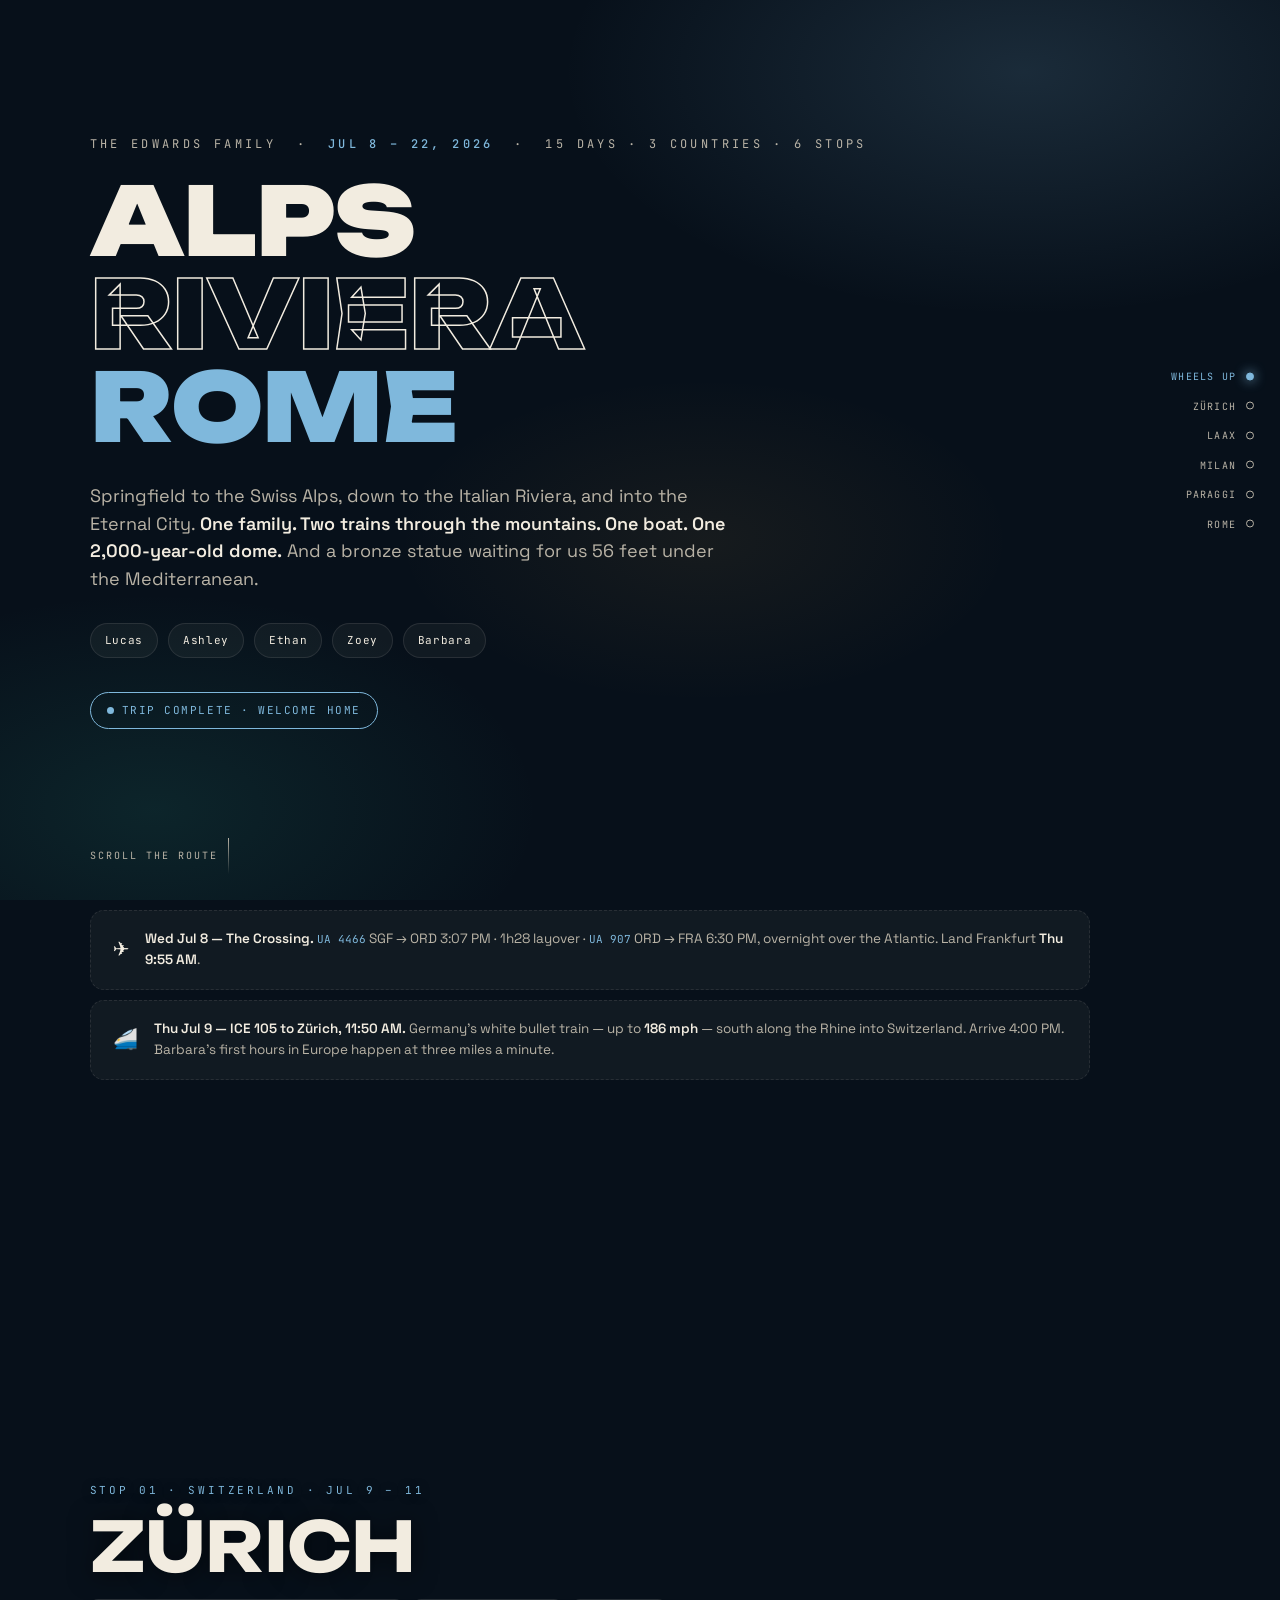
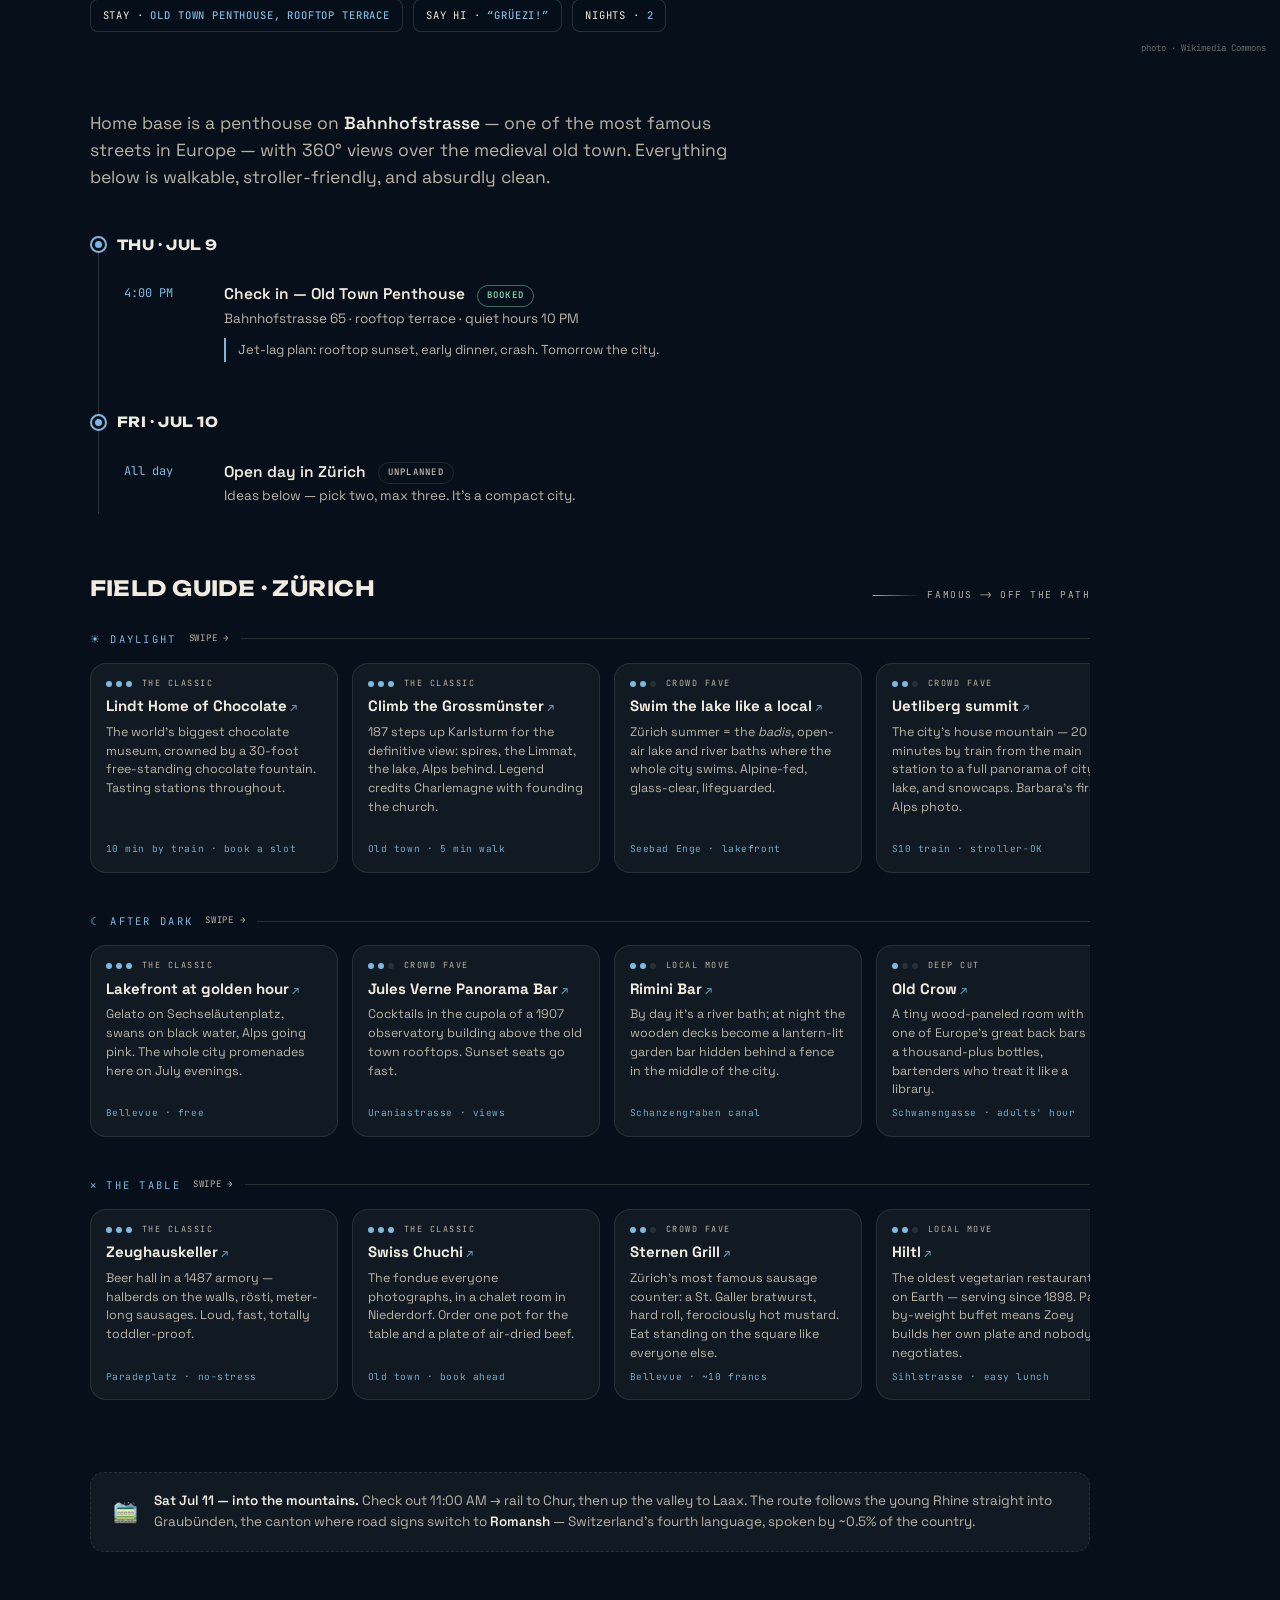
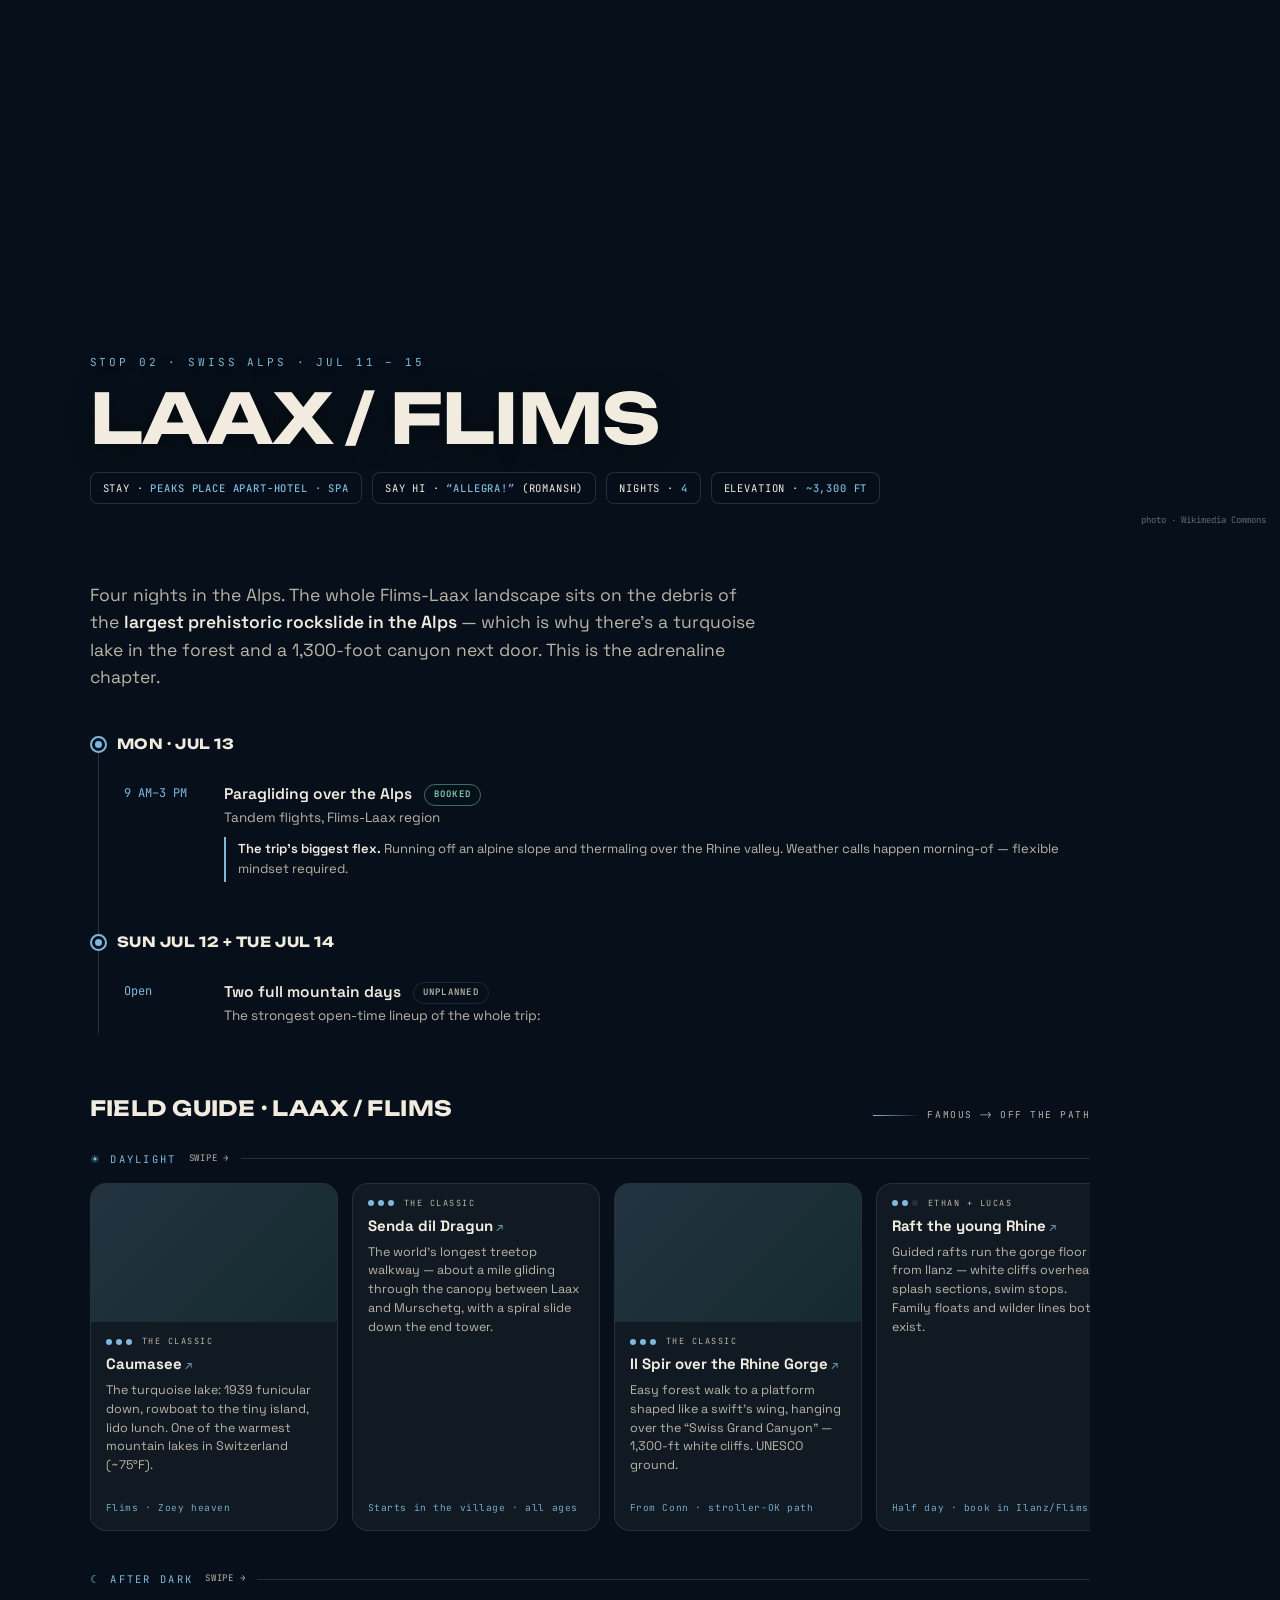
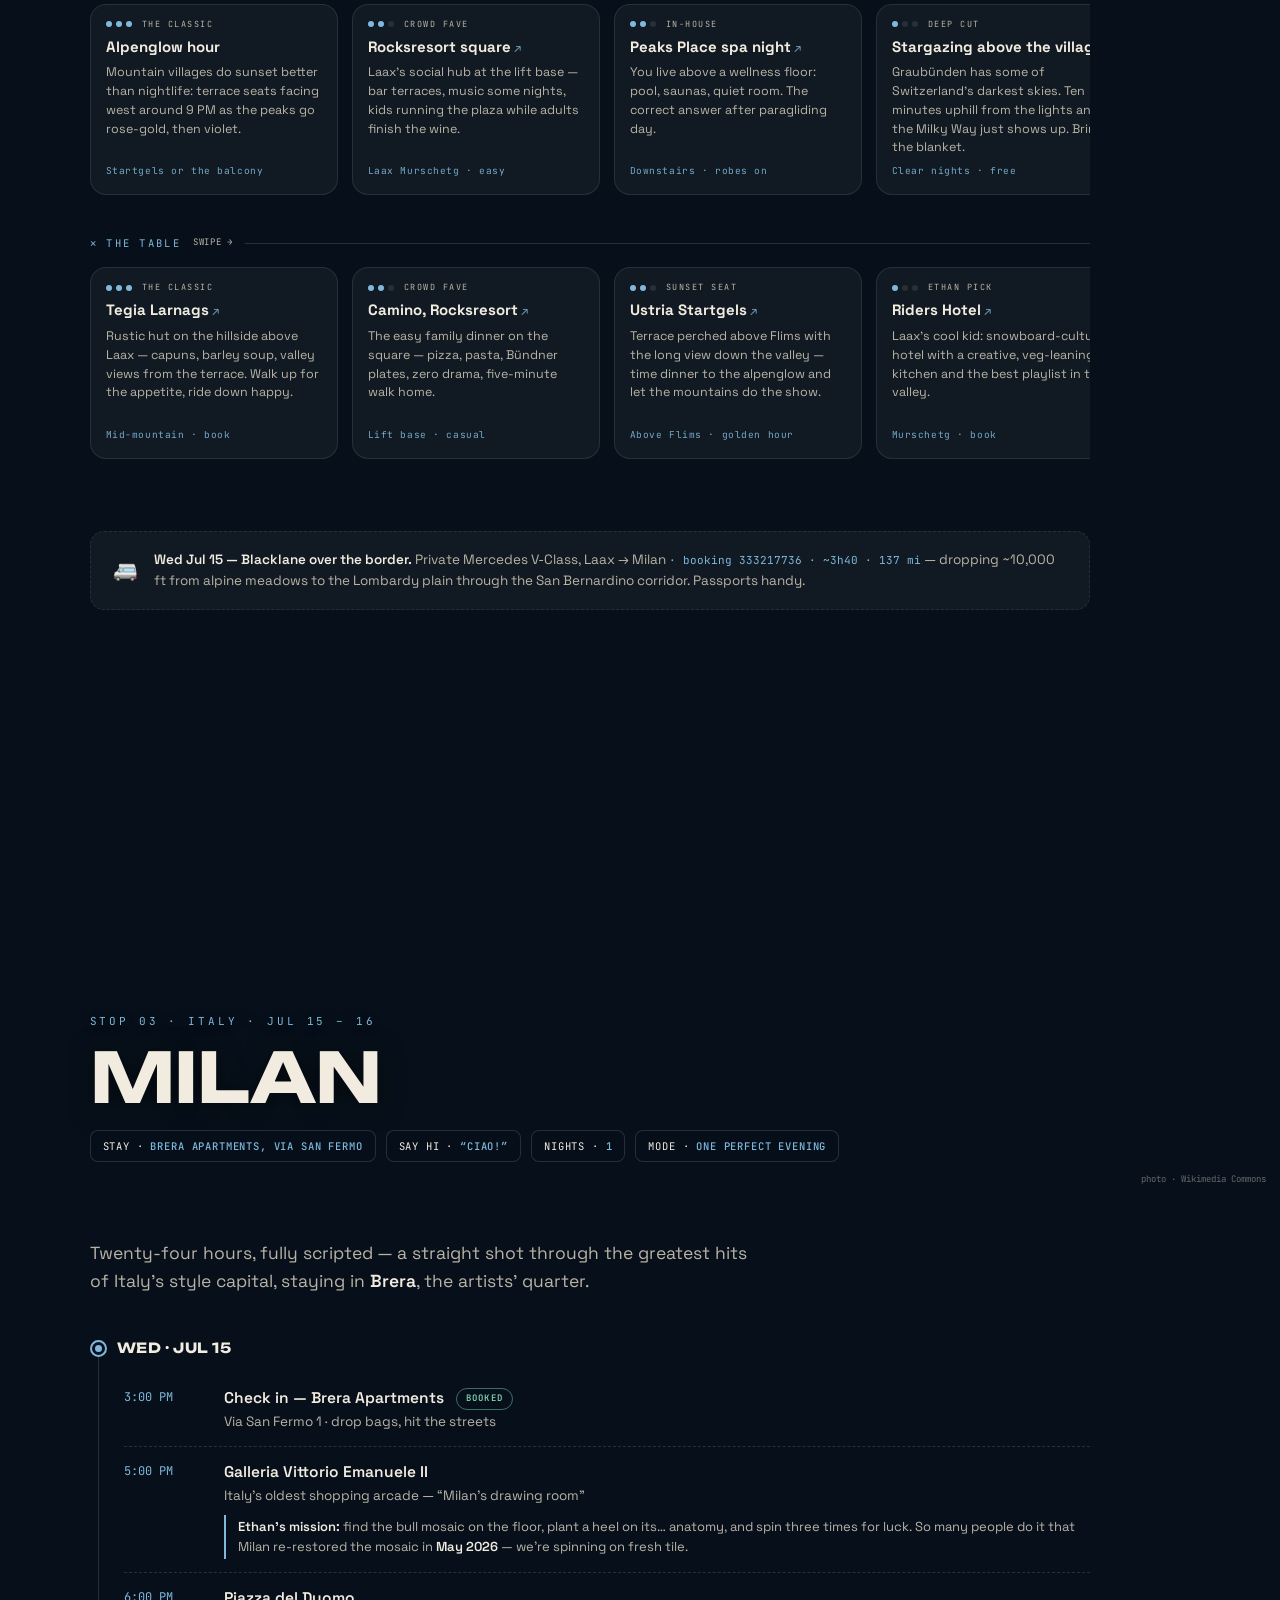
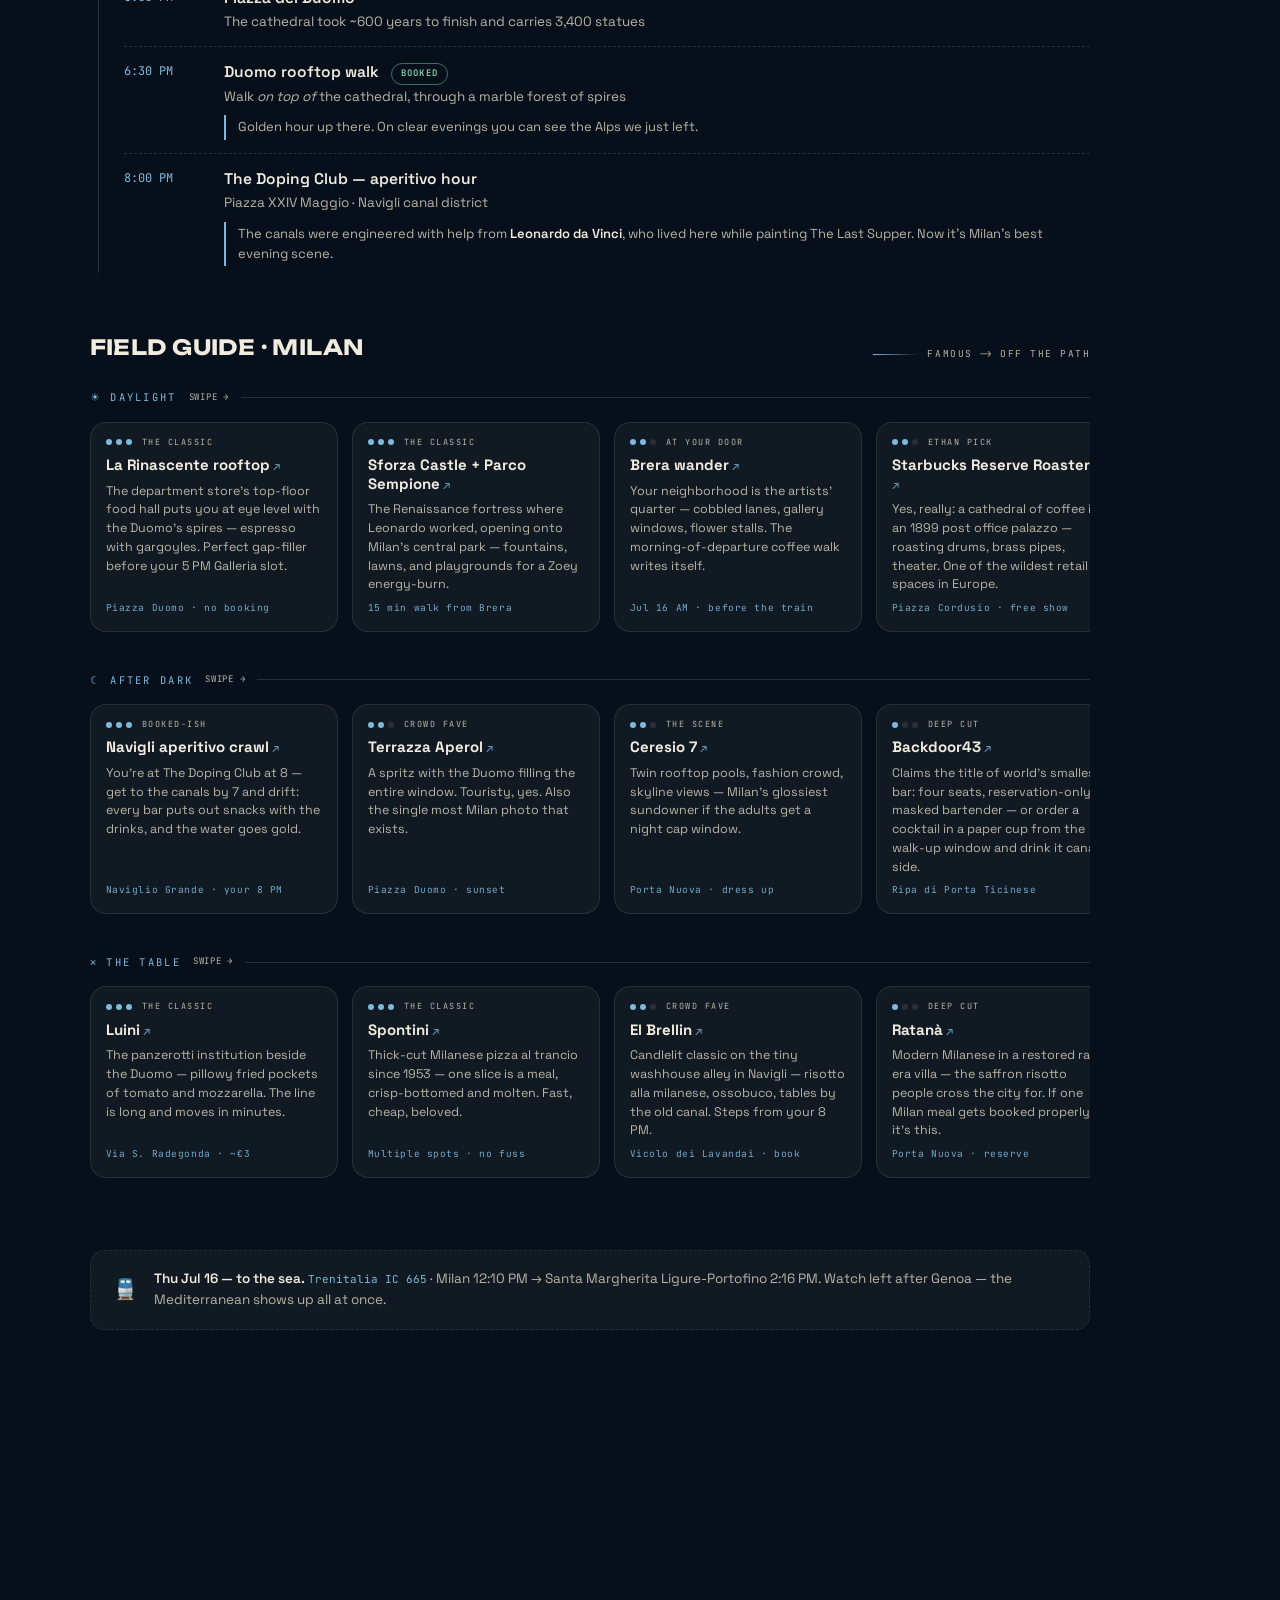
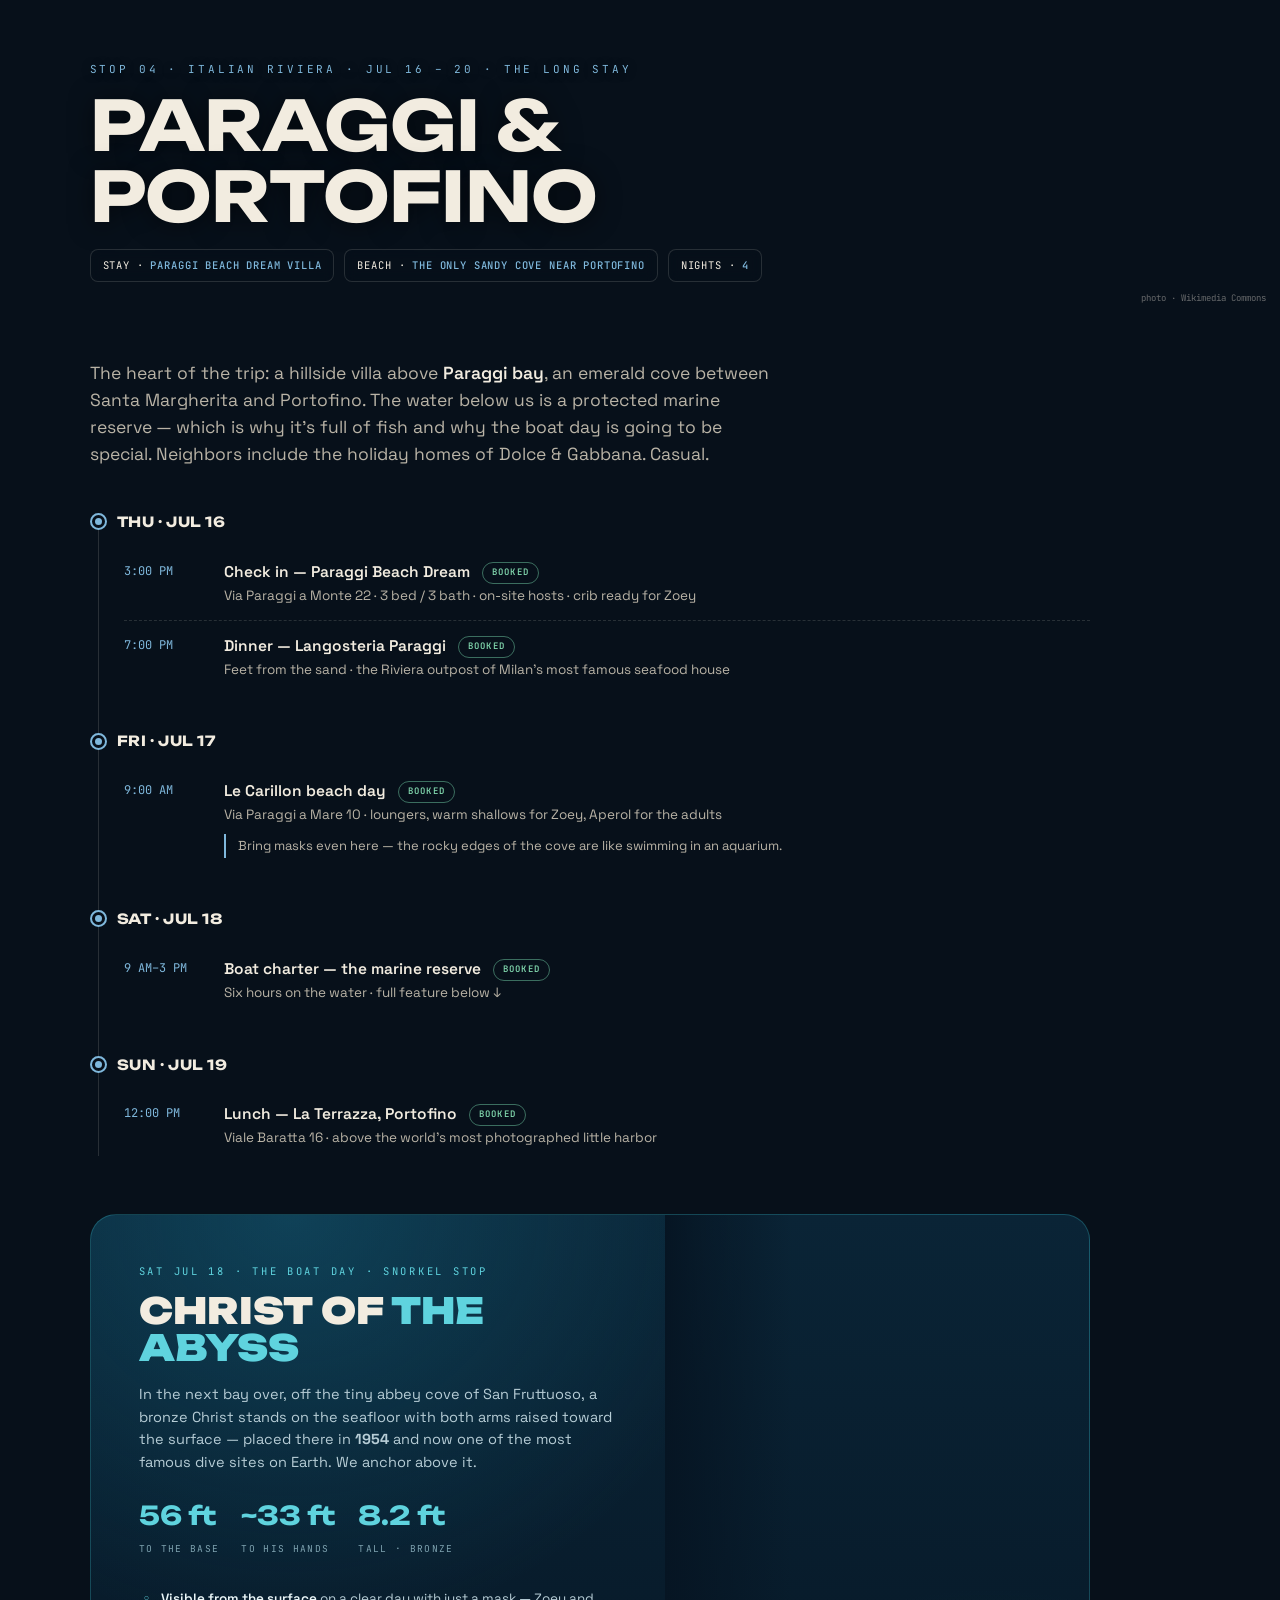
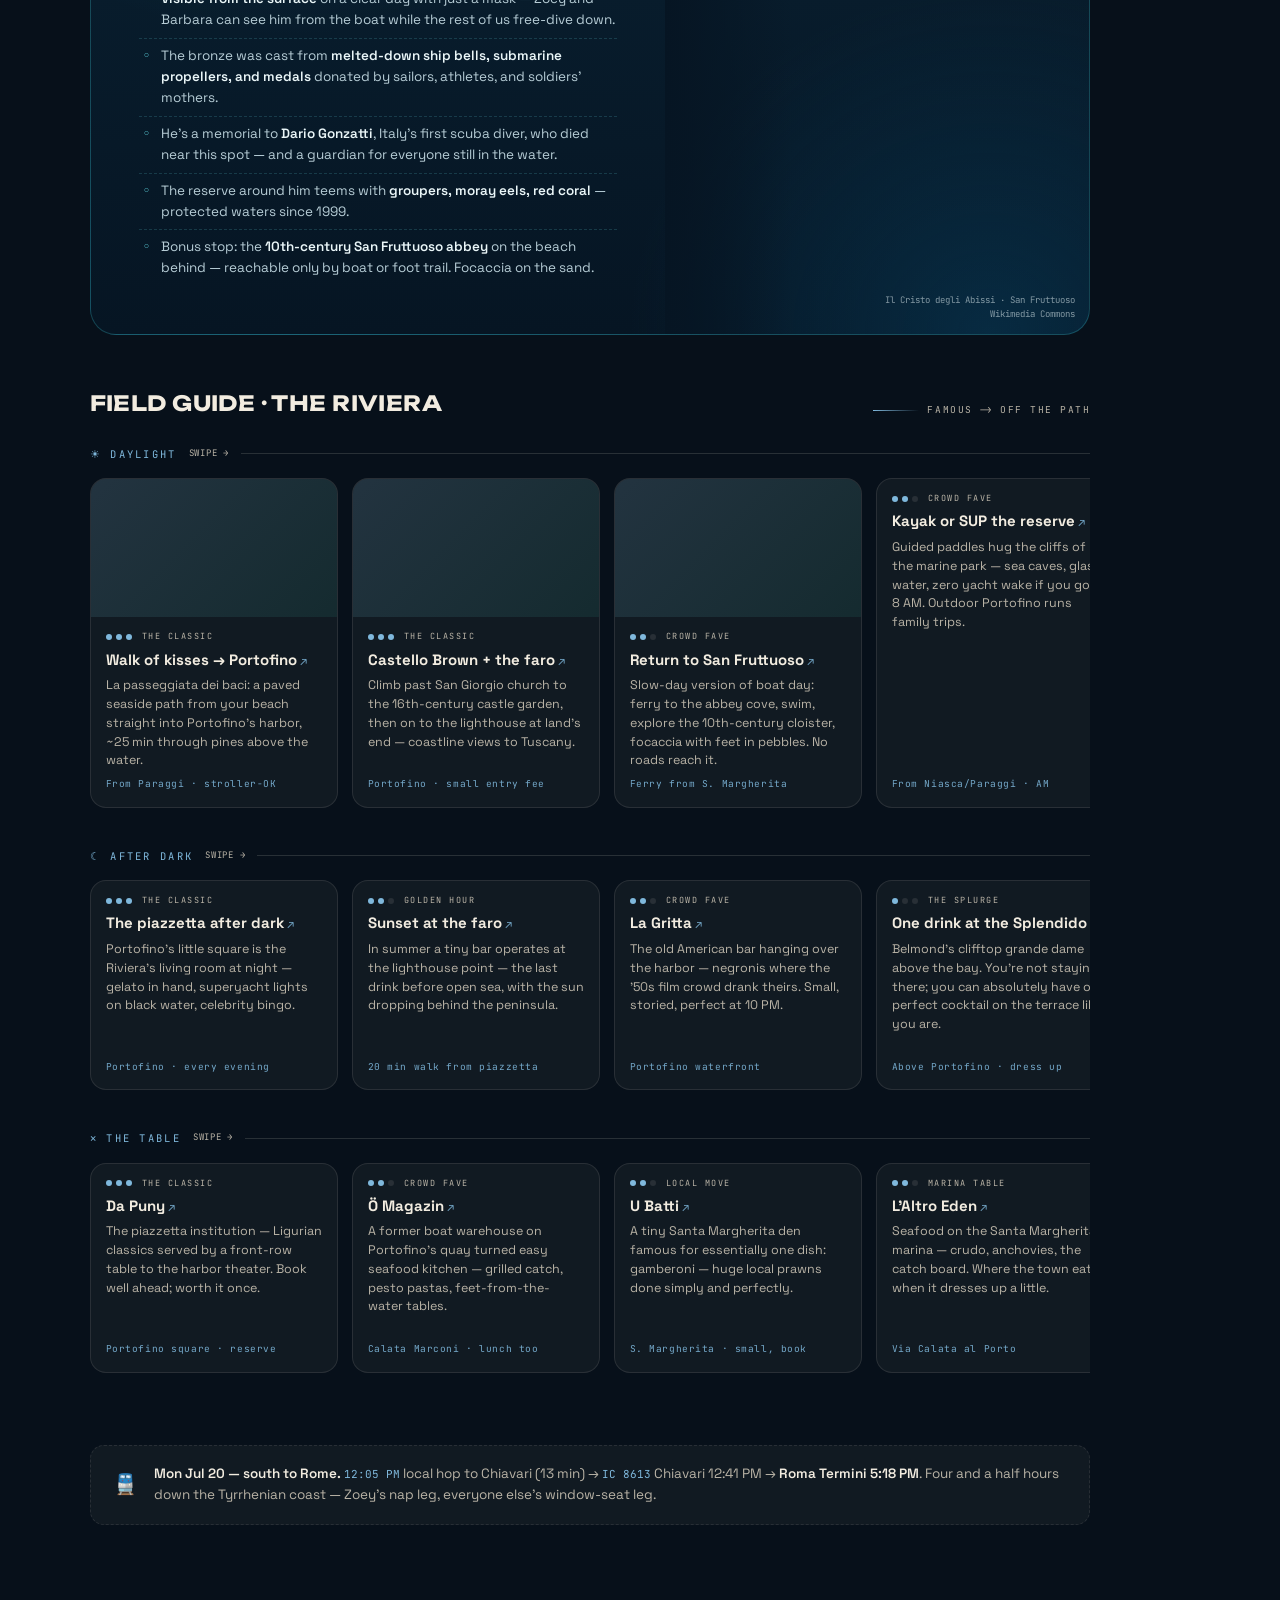
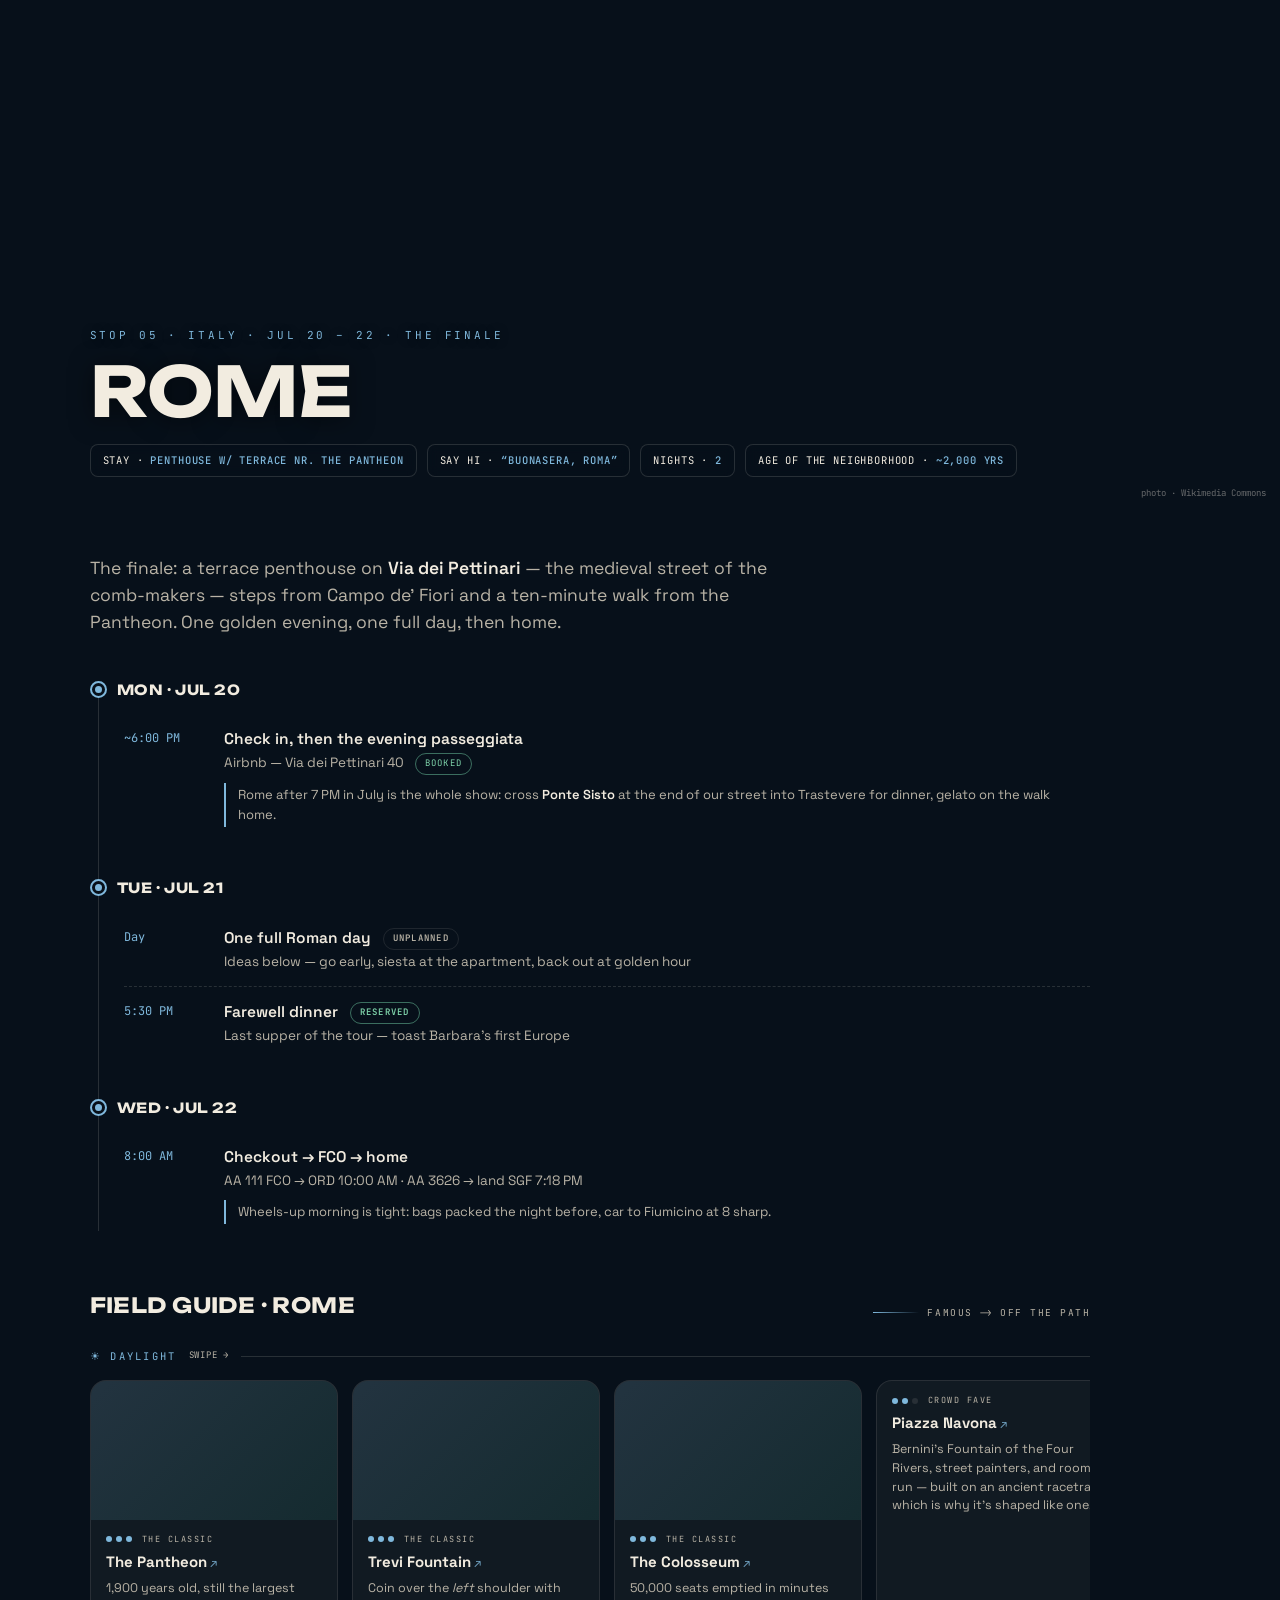
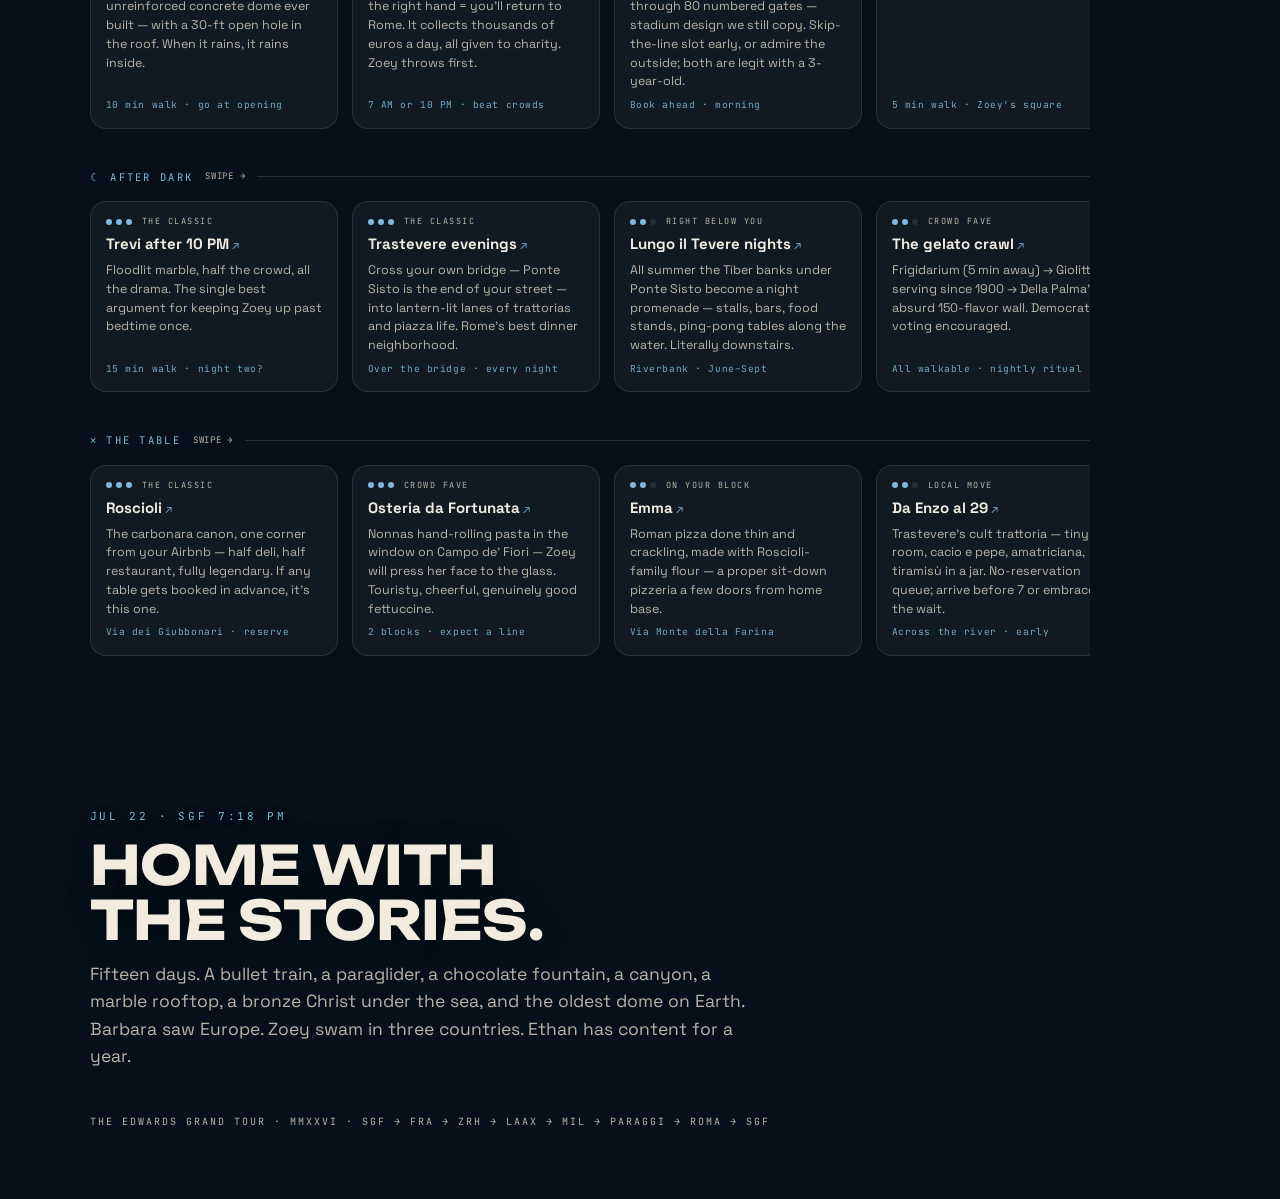
==== commit 2db68100: "Guide cards link out to Google Maps" ====
--- a/index.html
+++ b/index.html
@@ -127,6 +127,8 @@
 .row::-webkit-scrollbar-thumb{background:var(--card-edge);border-radius:99px}
 .gc{min-width:248px;max-width:248px;scroll-snap-align:start;border:1px solid var(--card-edge);background:var(--card);border-radius:16px;overflow:hidden;display:flex;flex-direction:column;transition:transform .3s ease,border-color .3s ease}
 .gc:hover{transform:translateY(-4px);border-color:var(--accent)}
+a.gc{color:inherit;text-decoration:none;cursor:pointer}
+a.gc h4::after{content:" ↗";color:var(--accent);font-size:.82em;font-weight:400;opacity:.85;transition:color .8s ease}
 .gc .ph{aspect-ratio:16/9;overflow:hidden;position:relative;background:linear-gradient(135deg,rgba(127,184,220,.16),rgba(46,163,143,.12))}
 .gc .ph img{width:100%;height:100%;object-fit:cover;opacity:0;transition:opacity .8s ease}
 .gc .ph img.loaded{opacity:1}
@@ -273,35 +275,35 @@
       <div class="shelf">
         <div class="shelf-tag">☀ Daylight <span class="swipe">swipe →</span></div>
         <div class="row">
-          <article class="gc"><div class="bd"><div class="fame"><i class="on"></i><i class="on"></i><i class="on"></i><span>The classic</span></div><h4>Lindt Home of Chocolate</h4><p>The world's biggest chocolate museum, crowned by a 30-foot free-standing chocolate fountain. Tasting stations throughout.</p><div class="mt">10 min by train · book a slot</div></div></article>
-          <article class="gc"><div class="bd"><div class="fame"><i class="on"></i><i class="on"></i><i class="on"></i><span>The classic</span></div><h4>Climb the Grossmünster</h4><p>187 steps up Karlsturm for the definitive view: spires, the Limmat, the lake, Alps behind. Legend credits Charlemagne with founding the church.</p><div class="mt">Old town · 5 min walk</div></div></article>
-          <article class="gc"><div class="bd"><div class="fame"><i class="on"></i><i class="on"></i><i></i><span>Crowd fave</span></div><h4>Swim the lake like a local</h4><p>Zürich summer = the <em>badis</em>, open-air lake and river baths where the whole city swims. Alpine-fed, glass-clear, lifeguarded.</p><div class="mt">Seebad Enge · lakefront</div></div></article>
-          <article class="gc"><div class="bd"><div class="fame"><i class="on"></i><i class="on"></i><i></i><span>Crowd fave</span></div><h4>Uetliberg summit</h4><p>The city's house mountain — 20 minutes by train from the main station to a full panorama of city, lake, and snowcaps. Barbara's first Alps photo.</p><div class="mt">S10 train · stroller-OK</div></div></article>
-          <article class="gc"><div class="bd"><div class="fame"><i class="on"></i><i class="on"></i><i></i><span>Zoey pick</span></div><h4>Masoala Rainforest, Zürich Zoo</h4><p>A living Madagascar rainforest under one vast roof — lemurs, chameleons, free-flying birds. Rainy-day insurance that's great anyway.</p><div class="mt">Tram 6 · half day</div></div></article>
-          <article class="gc"><div class="bd"><div class="fame"><i class="on"></i><i></i><i></i><span>Ethan pick</span></div><h4>Freitag Tower + Frau Gerolds</h4><p>West Zürich's industrial quarter: a tower of stacked shipping containers selling truck-tarp bags, street food gardens, murals. Zürich's cool side.</p><div class="mt">Hardbrücke · gritty-chic</div></div></article>
-          <article class="gc"><div class="bd"><div class="fame"><i class="on"></i><i></i><i></i><span>Deep cut</span></div><h4>Lindenhof hill</h4><p>A quiet plane-tree square on the site of the Roman fort — giant chess boards, old men playing boules, the best free view in the old town.</p><div class="mt">2 min from the Airbnb</div></div></article>
+          <a class="gc" href="https://www.google.com/maps/search/?api=1&query=Lindt%20Home%20of%20Chocolate%20Kilchberg" target="_blank" rel="noopener"><div class="bd"><div class="fame"><i class="on"></i><i class="on"></i><i class="on"></i><span>The classic</span></div><h4>Lindt Home of Chocolate</h4><p>The world's biggest chocolate museum, crowned by a 30-foot free-standing chocolate fountain. Tasting stations throughout.</p><div class="mt">10 min by train · book a slot</div></div></a>
+          <a class="gc" href="https://www.google.com/maps/search/?api=1&query=Grossm%C3%BCnster%20Z%C3%BCrich" target="_blank" rel="noopener"><div class="bd"><div class="fame"><i class="on"></i><i class="on"></i><i class="on"></i><span>The classic</span></div><h4>Climb the Grossmünster</h4><p>187 steps up Karlsturm for the definitive view: spires, the Limmat, the lake, Alps behind. Legend credits Charlemagne with founding the church.</p><div class="mt">Old town · 5 min walk</div></div></a>
+          <a class="gc" href="https://www.google.com/maps/search/?api=1&query=Seebad%20Enge%20Z%C3%BCrich" target="_blank" rel="noopener"><div class="bd"><div class="fame"><i class="on"></i><i class="on"></i><i></i><span>Crowd fave</span></div><h4>Swim the lake like a local</h4><p>Zürich summer = the <em>badis</em>, open-air lake and river baths where the whole city swims. Alpine-fed, glass-clear, lifeguarded.</p><div class="mt">Seebad Enge · lakefront</div></div></a>
+          <a class="gc" href="https://www.google.com/maps/search/?api=1&query=Uetliberg%20Z%C3%BCrich" target="_blank" rel="noopener"><div class="bd"><div class="fame"><i class="on"></i><i class="on"></i><i></i><span>Crowd fave</span></div><h4>Uetliberg summit</h4><p>The city's house mountain — 20 minutes by train from the main station to a full panorama of city, lake, and snowcaps. Barbara's first Alps photo.</p><div class="mt">S10 train · stroller-OK</div></div></a>
+          <a class="gc" href="https://www.google.com/maps/search/?api=1&query=Masoala%20Halle%20Zoo%20Z%C3%BCrich" target="_blank" rel="noopener"><div class="bd"><div class="fame"><i class="on"></i><i class="on"></i><i></i><span>Zoey pick</span></div><h4>Masoala Rainforest, Zürich Zoo</h4><p>A living Madagascar rainforest under one vast roof — lemurs, chameleons, free-flying birds. Rainy-day insurance that's great anyway.</p><div class="mt">Tram 6 · half day</div></div></a>
+          <a class="gc" href="https://www.google.com/maps/search/?api=1&query=FREITAG%20Flagship%20Store%20Z%C3%BCrich" target="_blank" rel="noopener"><div class="bd"><div class="fame"><i class="on"></i><i></i><i></i><span>Ethan pick</span></div><h4>Freitag Tower + Frau Gerolds</h4><p>West Zürich's industrial quarter: a tower of stacked shipping containers selling truck-tarp bags, street food gardens, murals. Zürich's cool side.</p><div class="mt">Hardbrücke · gritty-chic</div></div></a>
+          <a class="gc" href="https://www.google.com/maps/search/?api=1&query=Lindenhof%20Z%C3%BCrich" target="_blank" rel="noopener"><div class="bd"><div class="fame"><i class="on"></i><i></i><i></i><span>Deep cut</span></div><h4>Lindenhof hill</h4><p>A quiet plane-tree square on the site of the Roman fort — giant chess boards, old men playing boules, the best free view in the old town.</p><div class="mt">2 min from the Airbnb</div></div></a>
         </div>
       </div>
 
       <div class="shelf">
         <div class="shelf-tag">☾ After dark <span class="swipe">swipe →</span></div>
         <div class="row">
-          <article class="gc"><div class="bd"><div class="fame"><i class="on"></i><i class="on"></i><i class="on"></i><span>The classic</span></div><h4>Lakefront at golden hour</h4><p>Gelato on Sechseläutenplatz, swans on black water, Alps going pink. The whole city promenades here on July evenings.</p><div class="mt">Bellevue · free</div></div></article>
-          <article class="gc"><div class="bd"><div class="fame"><i class="on"></i><i class="on"></i><i></i><span>Crowd fave</span></div><h4>Jules Verne Panorama Bar</h4><p>Cocktails in the cupola of a 1907 observatory building above the old town rooftops. Sunset seats go fast.</p><div class="mt">Uraniastrasse · views</div></div></article>
-          <article class="gc"><div class="bd"><div class="fame"><i class="on"></i><i class="on"></i><i></i><span>Local move</span></div><h4>Rimini Bar</h4><p>By day it's a river bath; at night the wooden decks become a lantern-lit garden bar hidden behind a fence in the middle of the city.</p><div class="mt">Schanzengraben canal</div></div></article>
-          <article class="gc"><div class="bd"><div class="fame"><i class="on"></i><i></i><i></i><span>Deep cut</span></div><h4>Old Crow</h4><p>A tiny wood-paneled room with one of Europe's great back bars — a thousand-plus bottles, bartenders who treat it like a library.</p><div class="mt">Schwanengasse · adults' hour</div></div></article>
-          <article class="gc"><div class="bd"><div class="fame"><i class="on"></i><i></i><i></i><span>Deep cut</span></div><h4>Barfussbar</h4><p>“Barefoot bar” on the 1888 women's bathhouse deck — shoes off at the door, drinks over the Limmat, occasional live music. Summer only.</p><div class="mt">Stadthausquai · evenings</div></div></article>
+          <a class="gc" href="https://www.google.com/maps/search/?api=1&query=Sechsel%C3%A4utenplatz%20Z%C3%BCrich" target="_blank" rel="noopener"><div class="bd"><div class="fame"><i class="on"></i><i class="on"></i><i class="on"></i><span>The classic</span></div><h4>Lakefront at golden hour</h4><p>Gelato on Sechseläutenplatz, swans on black water, Alps going pink. The whole city promenades here on July evenings.</p><div class="mt">Bellevue · free</div></div></a>
+          <a class="gc" href="https://www.google.com/maps/search/?api=1&query=Jules%20Verne%20Panorama%20Bar%20Z%C3%BCrich" target="_blank" rel="noopener"><div class="bd"><div class="fame"><i class="on"></i><i class="on"></i><i></i><span>Crowd fave</span></div><h4>Jules Verne Panorama Bar</h4><p>Cocktails in the cupola of a 1907 observatory building above the old town rooftops. Sunset seats go fast.</p><div class="mt">Uraniastrasse · views</div></div></a>
+          <a class="gc" href="https://www.google.com/maps/search/?api=1&query=Rimini%20Bar%20Z%C3%BCrich" target="_blank" rel="noopener"><div class="bd"><div class="fame"><i class="on"></i><i class="on"></i><i></i><span>Local move</span></div><h4>Rimini Bar</h4><p>By day it's a river bath; at night the wooden decks become a lantern-lit garden bar hidden behind a fence in the middle of the city.</p><div class="mt">Schanzengraben canal</div></div></a>
+          <a class="gc" href="https://www.google.com/maps/search/?api=1&query=Old%20Crow%20Bar%20Z%C3%BCrich" target="_blank" rel="noopener"><div class="bd"><div class="fame"><i class="on"></i><i></i><i></i><span>Deep cut</span></div><h4>Old Crow</h4><p>A tiny wood-paneled room with one of Europe's great back bars — a thousand-plus bottles, bartenders who treat it like a library.</p><div class="mt">Schwanengasse · adults' hour</div></div></a>
+          <a class="gc" href="https://www.google.com/maps/search/?api=1&query=Barfussbar%20Z%C3%BCrich" target="_blank" rel="noopener"><div class="bd"><div class="fame"><i class="on"></i><i></i><i></i><span>Deep cut</span></div><h4>Barfussbar</h4><p>“Barefoot bar” on the 1888 women's bathhouse deck — shoes off at the door, drinks over the Limmat, occasional live music. Summer only.</p><div class="mt">Stadthausquai · evenings</div></div></a>
         </div>
       </div>
 
       <div class="shelf">
         <div class="shelf-tag">✕ The table <span class="swipe">swipe →</span></div>
         <div class="row">
-          <article class="gc"><div class="bd"><div class="fame"><i class="on"></i><i class="on"></i><i class="on"></i><span>The classic</span></div><h4>Zeughauskeller</h4><p>Beer hall in a 1487 armory — halberds on the walls, rösti, meter-long sausages. Loud, fast, totally toddler-proof.</p><div class="mt">Paradeplatz · no-stress</div></div></article>
-          <article class="gc"><div class="bd"><div class="fame"><i class="on"></i><i class="on"></i><i class="on"></i><span>The classic</span></div><h4>Swiss Chuchi</h4><p>The fondue everyone photographs, in a chalet room in Niederdorf. Order one pot for the table and a plate of air-dried beef.</p><div class="mt">Old town · book ahead</div></div></article>
-          <article class="gc"><div class="bd"><div class="fame"><i class="on"></i><i class="on"></i><i></i><span>Crowd fave</span></div><h4>Sternen Grill</h4><p>Zürich's most famous sausage counter: a St. Galler bratwurst, hard roll, ferociously hot mustard. Eat standing on the square like everyone else.</p><div class="mt">Bellevue · ~10 francs</div></div></article>
-          <article class="gc"><div class="bd"><div class="fame"><i class="on"></i><i class="on"></i><i></i><span>Local move</span></div><h4>Hiltl</h4><p>The oldest vegetarian restaurant on Earth — serving since 1898. Pay-by-weight buffet means Zoey builds her own plate and nobody negotiates.</p><div class="mt">Sihlstrasse · easy lunch</div></div></article>
-          <article class="gc"><div class="bd"><div class="fame"><i class="on"></i><i></i><i></i><span>The splurge</span></div><h4>Kronenhalle</h4><p>Zürich's grand institution: real Chagalls and Picassos on the dining-room walls, sliced veal in cream, career waiters. One big-night option.</p><div class="mt">Rämistrasse · jackets-ish</div></div></article>
+          <a class="gc" href="https://www.google.com/maps/search/?api=1&query=Zeughauskeller%20Z%C3%BCrich" target="_blank" rel="noopener"><div class="bd"><div class="fame"><i class="on"></i><i class="on"></i><i class="on"></i><span>The classic</span></div><h4>Zeughauskeller</h4><p>Beer hall in a 1487 armory — halberds on the walls, rösti, meter-long sausages. Loud, fast, totally toddler-proof.</p><div class="mt">Paradeplatz · no-stress</div></div></a>
+          <a class="gc" href="https://www.google.com/maps/search/?api=1&query=Swiss%20Chuchi%20Z%C3%BCrich" target="_blank" rel="noopener"><div class="bd"><div class="fame"><i class="on"></i><i class="on"></i><i class="on"></i><span>The classic</span></div><h4>Swiss Chuchi</h4><p>The fondue everyone photographs, in a chalet room in Niederdorf. Order one pot for the table and a plate of air-dried beef.</p><div class="mt">Old town · book ahead</div></div></a>
+          <a class="gc" href="https://www.google.com/maps/search/?api=1&query=Sternen%20Grill%20Z%C3%BCrich" target="_blank" rel="noopener"><div class="bd"><div class="fame"><i class="on"></i><i class="on"></i><i></i><span>Crowd fave</span></div><h4>Sternen Grill</h4><p>Zürich's most famous sausage counter: a St. Galler bratwurst, hard roll, ferociously hot mustard. Eat standing on the square like everyone else.</p><div class="mt">Bellevue · ~10 francs</div></div></a>
+          <a class="gc" href="https://www.google.com/maps/search/?api=1&query=Hiltl%20Sihlstrasse%20Z%C3%BCrich" target="_blank" rel="noopener"><div class="bd"><div class="fame"><i class="on"></i><i class="on"></i><i></i><span>Local move</span></div><h4>Hiltl</h4><p>The oldest vegetarian restaurant on Earth — serving since 1898. Pay-by-weight buffet means Zoey builds her own plate and nobody negotiates.</p><div class="mt">Sihlstrasse · easy lunch</div></div></a>
+          <a class="gc" href="https://www.google.com/maps/search/?api=1&query=Restaurant%20Kronenhalle%20Z%C3%BCrich" target="_blank" rel="noopener"><div class="bd"><div class="fame"><i class="on"></i><i></i><i></i><span>The splurge</span></div><h4>Kronenhalle</h4><p>Zürich's grand institution: real Chagalls and Picassos on the dining-room walls, sliced veal in cream, career waiters. One big-night option.</p><div class="mt">Rämistrasse · jackets-ish</div></div></a>
         </div>
       </div>
     </div>
@@ -349,15 +351,15 @@
       <div class="shelf">
         <div class="shelf-tag">☀ Daylight <span class="swipe">swipe →</span></div>
         <div class="row">
-          <article class="gc"><div class="ph"><img data-img="Hiking Switzerland Caumasee with Crap Sogn Gion and Vorab.jpg" alt="Caumasee"></div><div class="bd"><div class="fame"><i class="on"></i><i class="on"></i><i class="on"></i><span>The classic</span></div><h4>Caumasee</h4><p>The turquoise lake: 1939 funicular down, rowboat to the tiny island, lido lunch. One of the warmest mountain lakes in Switzerland (~75°F).</p><div class="mt">Flims · Zoey heaven</div></div></article>
-          <article class="gc"><div class="bd"><div class="fame"><i class="on"></i><i class="on"></i><i class="on"></i><span>The classic</span></div><h4>Senda dil Dragun</h4><p>The world's longest treetop walkway — about a mile gliding through the canopy between Laax and Murschetg, with a spiral slide down the end tower.</p><div class="mt">Starts in the village · all ages</div></div></article>
-          <article class="gc"><div class="ph"><img data-img="Ruinaulta from Zault Observation Deck.jpg" alt="Rhine Gorge"></div><div class="bd"><div class="fame"><i class="on"></i><i class="on"></i><i class="on"></i><span>The classic</span></div><h4>Il Spir over the Rhine Gorge</h4><p>Easy forest walk to a platform shaped like a swift's wing, hanging over the “Swiss Grand Canyon” — 1,300-ft white cliffs. UNESCO ground.</p><div class="mt">From Conn · stroller-OK path</div></div></article>
-          <article class="gc"><div class="bd"><div class="fame"><i class="on"></i><i class="on"></i><i></i><span>Ethan + Lucas</span></div><h4>Raft the young Rhine</h4><p>Guided rafts run the gorge floor from Ilanz — white cliffs overhead, splash sections, swim stops. Family floats and wilder lines both exist.</p><div class="mt">Half day · book in Ilanz/Flims</div></div></article>
-          <article class="gc"><div class="ph"><img data-img="Glacier-Express in der Rheinschlucht (2012).jpg" alt="Red train in the Rhine Gorge"></div><div class="bd"><div class="fame"><i class="on"></i><i class="on"></i><i></i><span>Crowd fave</span></div><h4>Rhaetian Railway through the gorge</h4><p>The little red train threads the canyon floor — the Zoey-and-Barbara version of the rafting trip. Hop off at Versam and wave at the rafts.</p><div class="mt">From Reichenau · cheap thrill</div></div></article>
-          <article class="gc"><div class="bd"><div class="fame"><i class="on"></i><i class="on"></i><i></i><span>Ethan pick</span></div><h4>Galaaxy — Crap Sogn Gion</h4><p>Cable car to 7,400 ft, where the summit station is styled like a crash-landed space station. Views to the Vorab glacier, downhill trails, big lunch terrace.</p><div class="mt">Lift from Laax Murschetg</div></div></article>
-          <article class="gc"><div class="bd"><div class="fame"><i class="on"></i><i class="on"></i><i></i><span>Rainy-day ace</span></div><h4>Freestyle Academy</h4><p>The world's first indoor freestyle hall — pro trampolines, foam pits, skate bowl, airbag jumps. Where Laax's snowboarders train all summer.</p><div class="mt">Murschetg · Ethan sends it</div></div></article>
-          <article class="gc"><div class="bd"><div class="fame"><i class="on"></i><i></i><i></i><span>Deep cut</span></div><h4>Trutg dil Flem</h4><p>A waterfall trail crossing the Flem stream on seven sculptural stone-and-steel bridges — pools, cascades, picnic ledges. Quietly spectacular.</p><div class="mt">Above Flims · 2–3 hrs</div></div></article>
-          <article class="gc"><div class="bd"><div class="fame"><i class="on"></i><i></i><i></i><span>Deep cut</span></div><h4>Crestasee</h4><p>Caumasee's shy emerald twin — smaller, quieter, forest-ringed, with a little bathhouse café. Where locals go when the famous lake fills up.</p><div class="mt">Trin side · 20 min walk in</div></div></article>
+          <a class="gc" href="https://www.google.com/maps/search/?api=1&query=Caumasee%20Flims" target="_blank" rel="noopener"><div class="ph"><img data-img="Hiking Switzerland Caumasee with Crap Sogn Gion and Vorab.jpg" alt="Caumasee"></div><div class="bd"><div class="fame"><i class="on"></i><i class="on"></i><i class="on"></i><span>The classic</span></div><h4>Caumasee</h4><p>The turquoise lake: 1939 funicular down, rowboat to the tiny island, lido lunch. One of the warmest mountain lakes in Switzerland (~75°F).</p><div class="mt">Flims · Zoey heaven</div></div></a>
+          <a class="gc" href="https://www.google.com/maps/search/?api=1&query=Senda%20dil%20Dragun%20Laax" target="_blank" rel="noopener"><div class="bd"><div class="fame"><i class="on"></i><i class="on"></i><i class="on"></i><span>The classic</span></div><h4>Senda dil Dragun</h4><p>The world's longest treetop walkway — about a mile gliding through the canopy between Laax and Murschetg, with a spiral slide down the end tower.</p><div class="mt">Starts in the village · all ages</div></div></a>
+          <a class="gc" href="https://www.google.com/maps/search/?api=1&query=Il%20Spir%20Conn%20Flims" target="_blank" rel="noopener"><div class="ph"><img data-img="Ruinaulta from Zault Observation Deck.jpg" alt="Rhine Gorge"></div><div class="bd"><div class="fame"><i class="on"></i><i class="on"></i><i class="on"></i><span>The classic</span></div><h4>Il Spir over the Rhine Gorge</h4><p>Easy forest walk to a platform shaped like a swift's wing, hanging over the “Swiss Grand Canyon” — 1,300-ft white cliffs. UNESCO ground.</p><div class="mt">From Conn · stroller-OK path</div></div></a>
+          <a class="gc" href="https://www.google.com/maps/search/?api=1&query=Rafting%20Rhine%20Gorge%20Ilanz" target="_blank" rel="noopener"><div class="bd"><div class="fame"><i class="on"></i><i class="on"></i><i></i><span>Ethan + Lucas</span></div><h4>Raft the young Rhine</h4><p>Guided rafts run the gorge floor from Ilanz — white cliffs overhead, splash sections, swim stops. Family floats and wilder lines both exist.</p><div class="mt">Half day · book in Ilanz/Flims</div></div></a>
+          <a class="gc" href="https://www.google.com/maps/search/?api=1&query=Bahnhof%20Versam-Safien" target="_blank" rel="noopener"><div class="ph"><img data-img="Glacier-Express in der Rheinschlucht (2012).jpg" alt="Red train in the Rhine Gorge"></div><div class="bd"><div class="fame"><i class="on"></i><i class="on"></i><i></i><span>Crowd fave</span></div><h4>Rhaetian Railway through the gorge</h4><p>The little red train threads the canyon floor — the Zoey-and-Barbara version of the rafting trip. Hop off at Versam and wave at the rafts.</p><div class="mt">From Reichenau · cheap thrill</div></div></a>
+          <a class="gc" href="https://www.google.com/maps/search/?api=1&query=Crap%20Sogn%20Gion%20Laax" target="_blank" rel="noopener"><div class="bd"><div class="fame"><i class="on"></i><i class="on"></i><i></i><span>Ethan pick</span></div><h4>Galaaxy — Crap Sogn Gion</h4><p>Cable car to 7,400 ft, where the summit station is styled like a crash-landed space station. Views to the Vorab glacier, downhill trails, big lunch terrace.</p><div class="mt">Lift from Laax Murschetg</div></div></a>
+          <a class="gc" href="https://www.google.com/maps/search/?api=1&query=Freestyle%20Academy%20Laax" target="_blank" rel="noopener"><div class="bd"><div class="fame"><i class="on"></i><i class="on"></i><i></i><span>Rainy-day ace</span></div><h4>Freestyle Academy</h4><p>The world's first indoor freestyle hall — pro trampolines, foam pits, skate bowl, airbag jumps. Where Laax's snowboarders train all summer.</p><div class="mt">Murschetg · Ethan sends it</div></div></a>
+          <a class="gc" href="https://www.google.com/maps/search/?api=1&query=Trutg%20dil%20Flem%20Flims" target="_blank" rel="noopener"><div class="bd"><div class="fame"><i class="on"></i><i></i><i></i><span>Deep cut</span></div><h4>Trutg dil Flem</h4><p>A waterfall trail crossing the Flem stream on seven sculptural stone-and-steel bridges — pools, cascades, picnic ledges. Quietly spectacular.</p><div class="mt">Above Flims · 2–3 hrs</div></div></a>
+          <a class="gc" href="https://www.google.com/maps/search/?api=1&query=Crestasee%20Trin" target="_blank" rel="noopener"><div class="bd"><div class="fame"><i class="on"></i><i></i><i></i><span>Deep cut</span></div><h4>Crestasee</h4><p>Caumasee's shy emerald twin — smaller, quieter, forest-ringed, with a little bathhouse café. Where locals go when the famous lake fills up.</p><div class="mt">Trin side · 20 min walk in</div></div></a>
         </div>
       </div>
 
@@ -365,8 +367,8 @@
         <div class="shelf-tag">☾ After dark <span class="swipe">swipe →</span></div>
         <div class="row">
           <article class="gc"><div class="bd"><div class="fame"><i class="on"></i><i class="on"></i><i class="on"></i><span>The classic</span></div><h4>Alpenglow hour</h4><p>Mountain villages do sunset better than nightlife: terrace seats facing west around 9 PM as the peaks go rose-gold, then violet.</p><div class="mt">Startgels or the balcony</div></div></article>
-          <article class="gc"><div class="bd"><div class="fame"><i class="on"></i><i class="on"></i><i></i><span>Crowd fave</span></div><h4>Rocksresort square</h4><p>Laax's social hub at the lift base — bar terraces, music some nights, kids running the plaza while adults finish the wine.</p><div class="mt">Laax Murschetg · easy</div></div></article>
-          <article class="gc"><div class="bd"><div class="fame"><i class="on"></i><i class="on"></i><i></i><span>In-house</span></div><h4>Peaks Place spa night</h4><p>You live above a wellness floor: pool, saunas, quiet room. The correct answer after paragliding day.</p><div class="mt">Downstairs · robes on</div></div></article>
+          <a class="gc" href="https://www.google.com/maps/search/?api=1&query=rocksresort%20Laax" target="_blank" rel="noopener"><div class="bd"><div class="fame"><i class="on"></i><i class="on"></i><i></i><span>Crowd fave</span></div><h4>Rocksresort square</h4><p>Laax's social hub at the lift base — bar terraces, music some nights, kids running the plaza while adults finish the wine.</p><div class="mt">Laax Murschetg · easy</div></div></a>
+          <a class="gc" href="https://www.google.com/maps/search/?api=1&query=Peaks%20Place%20Laax" target="_blank" rel="noopener"><div class="bd"><div class="fame"><i class="on"></i><i class="on"></i><i></i><span>In-house</span></div><h4>Peaks Place spa night</h4><p>You live above a wellness floor: pool, saunas, quiet room. The correct answer after paragliding day.</p><div class="mt">Downstairs · robes on</div></div></a>
           <article class="gc"><div class="bd"><div class="fame"><i class="on"></i><i></i><i></i><span>Deep cut</span></div><h4>Stargazing above the village</h4><p>Graubünden has some of Switzerland's darkest skies. Ten minutes uphill from the lights and the Milky Way just shows up. Bring the blanket.</p><div class="mt">Clear nights · free</div></div></article>
         </div>
       </div>
@@ -374,10 +376,10 @@
       <div class="shelf">
         <div class="shelf-tag">✕ The table <span class="swipe">swipe →</span></div>
         <div class="row">
-          <article class="gc"><div class="bd"><div class="fame"><i class="on"></i><i class="on"></i><i class="on"></i><span>The classic</span></div><h4>Tegia Larnags</h4><p>Rustic hut on the hillside above Laax — capuns, barley soup, valley views from the terrace. Walk up for the appetite, ride down happy.</p><div class="mt">Mid-mountain · book</div></div></article>
-          <article class="gc"><div class="bd"><div class="fame"><i class="on"></i><i class="on"></i><i></i><span>Crowd fave</span></div><h4>Camino, Rocksresort</h4><p>The easy family dinner on the square — pizza, pasta, Bündner plates, zero drama, five-minute walk home.</p><div class="mt">Lift base · casual</div></div></article>
-          <article class="gc"><div class="bd"><div class="fame"><i class="on"></i><i class="on"></i><i></i><span>Sunset seat</span></div><h4>Ustria Startgels</h4><p>Terrace perched above Flims with the long view down the valley — time dinner to the alpenglow and let the mountains do the show.</p><div class="mt">Above Flims · golden hour</div></div></article>
-          <article class="gc"><div class="bd"><div class="fame"><i class="on"></i><i></i><i></i><span>Ethan pick</span></div><h4>Riders Hotel</h4><p>Laax's cool kid: snowboard-culture hotel with a creative, veg-leaning kitchen and the best playlist in the valley.</p><div class="mt">Murschetg · book</div></div></article>
+          <a class="gc" href="https://www.google.com/maps/search/?api=1&query=Tegia%20Larnags%20Laax" target="_blank" rel="noopener"><div class="bd"><div class="fame"><i class="on"></i><i class="on"></i><i class="on"></i><span>The classic</span></div><h4>Tegia Larnags</h4><p>Rustic hut on the hillside above Laax — capuns, barley soup, valley views from the terrace. Walk up for the appetite, ride down happy.</p><div class="mt">Mid-mountain · book</div></div></a>
+          <a class="gc" href="https://www.google.com/maps/search/?api=1&query=Camino%20rocksresort%20Laax" target="_blank" rel="noopener"><div class="bd"><div class="fame"><i class="on"></i><i class="on"></i><i></i><span>Crowd fave</span></div><h4>Camino, Rocksresort</h4><p>The easy family dinner on the square — pizza, pasta, Bündner plates, zero drama, five-minute walk home.</p><div class="mt">Lift base · casual</div></div></a>
+          <a class="gc" href="https://www.google.com/maps/search/?api=1&query=Ustria%20Startgels%20Flims" target="_blank" rel="noopener"><div class="bd"><div class="fame"><i class="on"></i><i class="on"></i><i></i><span>Sunset seat</span></div><h4>Ustria Startgels</h4><p>Terrace perched above Flims with the long view down the valley — time dinner to the alpenglow and let the mountains do the show.</p><div class="mt">Above Flims · golden hour</div></div></a>
+          <a class="gc" href="https://www.google.com/maps/search/?api=1&query=Riders%20Hotel%20Laax" target="_blank" rel="noopener"><div class="bd"><div class="fame"><i class="on"></i><i></i><i></i><span>Ethan pick</span></div><h4>Riders Hotel</h4><p>Laax's cool kid: snowboard-culture hotel with a creative, veg-leaning kitchen and the best playlist in the valley.</p><div class="mt">Murschetg · book</div></div></a>
           <article class="gc"><div class="bd"><div class="fame"><i class="on"></i><i></i><i></i><span>Order this</span></div><h4>Eat like a Bündner</h4><p>The canton's greatest hits: <b>capuns</b> (chard-wrapped dumplings), <b>maluns</b> (crispy potato crumbles), paper-thin <b>Bündnerfleisch</b>, and <b>nusstorte</b> for the road.</p><div class="mt">Any menu · say “allegra”</div></div></article>
         </div>
       </div>
@@ -426,31 +428,31 @@
       <div class="shelf">
         <div class="shelf-tag">☀ Daylight <span class="swipe">swipe →</span></div>
         <div class="row">
-          <article class="gc"><div class="bd"><div class="fame"><i class="on"></i><i class="on"></i><i class="on"></i><span>The classic</span></div><h4>La Rinascente rooftop</h4><p>The department store's top-floor food hall puts you at eye level with the Duomo's spires — espresso with gargoyles. Perfect gap-filler before your 5 PM Galleria slot.</p><div class="mt">Piazza Duomo · no booking</div></div></article>
-          <article class="gc"><div class="bd"><div class="fame"><i class="on"></i><i class="on"></i><i class="on"></i><span>The classic</span></div><h4>Sforza Castle + Parco Sempione</h4><p>The Renaissance fortress where Leonardo worked, opening onto Milan's central park — fountains, lawns, and playgrounds for a Zoey energy-burn.</p><div class="mt">15 min walk from Brera</div></div></article>
-          <article class="gc"><div class="bd"><div class="fame"><i class="on"></i><i class="on"></i><i></i><span>At your door</span></div><h4>Brera wander</h4><p>Your neighborhood is the artists' quarter — cobbled lanes, gallery windows, flower stalls. The morning-of-departure coffee walk writes itself.</p><div class="mt">Jul 16 AM · before the train</div></div></article>
-          <article class="gc"><div class="bd"><div class="fame"><i class="on"></i><i class="on"></i><i></i><span>Ethan pick</span></div><h4>Starbucks Reserve Roastery</h4><p>Yes, really: a cathedral of coffee in an 1899 post office palazzo — roasting drums, brass pipes, theater. One of the wildest retail spaces in Europe.</p><div class="mt">Piazza Cordusio · free show</div></div></article>
-          <article class="gc"><div class="bd"><div class="fame"><i class="on"></i><i></i><i></i><span>Deep cut</span></div><h4>Bar Luce, Fondazione Prada</h4><p>The café Wes Anderson designed — Formica pastels, vintage pinball, jukebox. A film set you can order a milkshake in.</p><div class="mt">South Milan · taxi hop</div></div></article>
+          <a class="gc" href="https://www.google.com/maps/search/?api=1&query=La%20Rinascente%20Piazza%20Duomo%20Milano" target="_blank" rel="noopener"><div class="bd"><div class="fame"><i class="on"></i><i class="on"></i><i class="on"></i><span>The classic</span></div><h4>La Rinascente rooftop</h4><p>The department store's top-floor food hall puts you at eye level with the Duomo's spires — espresso with gargoyles. Perfect gap-filler before your 5 PM Galleria slot.</p><div class="mt">Piazza Duomo · no booking</div></div></a>
+          <a class="gc" href="https://www.google.com/maps/search/?api=1&query=Castello%20Sforzesco%20Milano" target="_blank" rel="noopener"><div class="bd"><div class="fame"><i class="on"></i><i class="on"></i><i class="on"></i><span>The classic</span></div><h4>Sforza Castle + Parco Sempione</h4><p>The Renaissance fortress where Leonardo worked, opening onto Milan's central park — fountains, lawns, and playgrounds for a Zoey energy-burn.</p><div class="mt">15 min walk from Brera</div></div></a>
+          <a class="gc" href="https://www.google.com/maps/search/?api=1&query=Brera%20district%20Milano" target="_blank" rel="noopener"><div class="bd"><div class="fame"><i class="on"></i><i class="on"></i><i></i><span>At your door</span></div><h4>Brera wander</h4><p>Your neighborhood is the artists' quarter — cobbled lanes, gallery windows, flower stalls. The morning-of-departure coffee walk writes itself.</p><div class="mt">Jul 16 AM · before the train</div></div></a>
+          <a class="gc" href="https://www.google.com/maps/search/?api=1&query=Starbucks%20Reserve%20Roastery%20Milano" target="_blank" rel="noopener"><div class="bd"><div class="fame"><i class="on"></i><i class="on"></i><i></i><span>Ethan pick</span></div><h4>Starbucks Reserve Roastery</h4><p>Yes, really: a cathedral of coffee in an 1899 post office palazzo — roasting drums, brass pipes, theater. One of the wildest retail spaces in Europe.</p><div class="mt">Piazza Cordusio · free show</div></div></a>
+          <a class="gc" href="https://www.google.com/maps/search/?api=1&query=Bar%20Luce%20Fondazione%20Prada%20Milano" target="_blank" rel="noopener"><div class="bd"><div class="fame"><i class="on"></i><i></i><i></i><span>Deep cut</span></div><h4>Bar Luce, Fondazione Prada</h4><p>The café Wes Anderson designed — Formica pastels, vintage pinball, jukebox. A film set you can order a milkshake in.</p><div class="mt">South Milan · taxi hop</div></div></a>
         </div>
       </div>
 
       <div class="shelf">
         <div class="shelf-tag">☾ After dark <span class="swipe">swipe →</span></div>
         <div class="row">
-          <article class="gc"><div class="bd"><div class="fame"><i class="on"></i><i class="on"></i><i class="on"></i><span>Booked-ish</span></div><h4>Navigli aperitivo crawl</h4><p>You're at The Doping Club at 8 — get to the canals by 7 and drift: every bar puts out snacks with the drinks, and the water goes gold.</p><div class="mt">Naviglio Grande · your 8 PM</div></div></article>
-          <article class="gc"><div class="bd"><div class="fame"><i class="on"></i><i class="on"></i><i></i><span>Crowd fave</span></div><h4>Terrazza Aperol</h4><p>A spritz with the Duomo filling the entire window. Touristy, yes. Also the single most Milan photo that exists.</p><div class="mt">Piazza Duomo · sunset</div></div></article>
-          <article class="gc"><div class="bd"><div class="fame"><i class="on"></i><i class="on"></i><i></i><span>The scene</span></div><h4>Ceresio 7</h4><p>Twin rooftop pools, fashion crowd, skyline views — Milan's glossiest sundowner if the adults get a night cap window.</p><div class="mt">Porta Nuova · dress up</div></div></article>
-          <article class="gc"><div class="bd"><div class="fame"><i class="on"></i><i></i><i></i><span>Deep cut</span></div><h4>Backdoor43</h4><p>Claims the title of world's smallest bar: four seats, reservation-only, masked bartender — or order a cocktail in a paper cup from the walk-up window and drink it canal-side.</p><div class="mt">Ripa di Porta Ticinese</div></div></article>
+          <a class="gc" href="https://www.google.com/maps/search/?api=1&query=Naviglio%20Grande%20Milano" target="_blank" rel="noopener"><div class="bd"><div class="fame"><i class="on"></i><i class="on"></i><i class="on"></i><span>Booked-ish</span></div><h4>Navigli aperitivo crawl</h4><p>You're at The Doping Club at 8 — get to the canals by 7 and drift: every bar puts out snacks with the drinks, and the water goes gold.</p><div class="mt">Naviglio Grande · your 8 PM</div></div></a>
+          <a class="gc" href="https://www.google.com/maps/search/?api=1&query=Terrazza%20Aperol%20Milano" target="_blank" rel="noopener"><div class="bd"><div class="fame"><i class="on"></i><i class="on"></i><i></i><span>Crowd fave</span></div><h4>Terrazza Aperol</h4><p>A spritz with the Duomo filling the entire window. Touristy, yes. Also the single most Milan photo that exists.</p><div class="mt">Piazza Duomo · sunset</div></div></a>
+          <a class="gc" href="https://www.google.com/maps/search/?api=1&query=Ceresio%207%20Milano" target="_blank" rel="noopener"><div class="bd"><div class="fame"><i class="on"></i><i class="on"></i><i></i><span>The scene</span></div><h4>Ceresio 7</h4><p>Twin rooftop pools, fashion crowd, skyline views — Milan's glossiest sundowner if the adults get a night cap window.</p><div class="mt">Porta Nuova · dress up</div></div></a>
+          <a class="gc" href="https://www.google.com/maps/search/?api=1&query=Backdoor%2043%20Milano" target="_blank" rel="noopener"><div class="bd"><div class="fame"><i class="on"></i><i></i><i></i><span>Deep cut</span></div><h4>Backdoor43</h4><p>Claims the title of world's smallest bar: four seats, reservation-only, masked bartender — or order a cocktail in a paper cup from the walk-up window and drink it canal-side.</p><div class="mt">Ripa di Porta Ticinese</div></div></a>
         </div>
       </div>
 
       <div class="shelf">
         <div class="shelf-tag">✕ The table <span class="swipe">swipe →</span></div>
         <div class="row">
-          <article class="gc"><div class="bd"><div class="fame"><i class="on"></i><i class="on"></i><i class="on"></i><span>The classic</span></div><h4>Luini</h4><p>The panzerotti institution beside the Duomo — pillowy fried pockets of tomato and mozzarella. The line is long and moves in minutes.</p><div class="mt">Via S. Radegonda · ~€3</div></div></article>
-          <article class="gc"><div class="bd"><div class="fame"><i class="on"></i><i class="on"></i><i class="on"></i><span>The classic</span></div><h4>Spontini</h4><p>Thick-cut Milanese pizza al trancio since 1953 — one slice is a meal, crisp-bottomed and molten. Fast, cheap, beloved.</p><div class="mt">Multiple spots · no fuss</div></div></article>
-          <article class="gc"><div class="bd"><div class="fame"><i class="on"></i><i class="on"></i><i></i><span>Crowd fave</span></div><h4>El Brellin</h4><p>Candlelit classic on the tiny washhouse alley in Navigli — risotto alla milanese, ossobuco, tables by the old canal. Steps from your 8 PM.</p><div class="mt">Vicolo dei Lavandai · book</div></div></article>
-          <article class="gc"><div class="bd"><div class="fame"><i class="on"></i><i></i><i></i><span>Deep cut</span></div><h4>Ratanà</h4><p>Modern Milanese in a restored rail-era villa — the saffron risotto people cross the city for. If one Milan meal gets booked properly, it's this.</p><div class="mt">Porta Nuova · reserve</div></div></article>
+          <a class="gc" href="https://www.google.com/maps/search/?api=1&query=Luini%20Panzerotti%20Milano" target="_blank" rel="noopener"><div class="bd"><div class="fame"><i class="on"></i><i class="on"></i><i class="on"></i><span>The classic</span></div><h4>Luini</h4><p>The panzerotti institution beside the Duomo — pillowy fried pockets of tomato and mozzarella. The line is long and moves in minutes.</p><div class="mt">Via S. Radegonda · ~€3</div></div></a>
+          <a class="gc" href="https://www.google.com/maps/search/?api=1&query=Pizzeria%20Spontini%20Milano" target="_blank" rel="noopener"><div class="bd"><div class="fame"><i class="on"></i><i class="on"></i><i class="on"></i><span>The classic</span></div><h4>Spontini</h4><p>Thick-cut Milanese pizza al trancio since 1953 — one slice is a meal, crisp-bottomed and molten. Fast, cheap, beloved.</p><div class="mt">Multiple spots · no fuss</div></div></a>
+          <a class="gc" href="https://www.google.com/maps/search/?api=1&query=El%20Brellin%20Milano" target="_blank" rel="noopener"><div class="bd"><div class="fame"><i class="on"></i><i class="on"></i><i></i><span>Crowd fave</span></div><h4>El Brellin</h4><p>Candlelit classic on the tiny washhouse alley in Navigli — risotto alla milanese, ossobuco, tables by the old canal. Steps from your 8 PM.</p><div class="mt">Vicolo dei Lavandai · book</div></div></a>
+          <a class="gc" href="https://www.google.com/maps/search/?api=1&query=Ratan%C3%A0%20Milano" target="_blank" rel="noopener"><div class="bd"><div class="fame"><i class="on"></i><i></i><i></i><span>Deep cut</span></div><h4>Ratanà</h4><p>Modern Milanese in a restored rail-era villa — the saffron risotto people cross the city for. If one Milan meal gets booked properly, it's this.</p><div class="mt">Porta Nuova · reserve</div></div></a>
         </div>
       </div>
     </div>
@@ -533,25 +535,25 @@
       <div class="shelf">
         <div class="shelf-tag">☀ Daylight <span class="swipe">swipe →</span></div>
         <div class="row">
-          <article class="gc"><div class="ph"><img data-img="Portofino Hafen.JPG" alt="Portofino harbor"></div><div class="bd"><div class="fame"><i class="on"></i><i class="on"></i><i class="on"></i><span>The classic</span></div><h4>Walk of kisses → Portofino</h4><p>La passeggiata dei baci: a paved seaside path from your beach straight into Portofino's harbor, ~25 min through pines above the water.</p><div class="mt">From Paraggi · stroller-OK</div></div></article>
-          <article class="gc"><div class="ph"><img data-img="Portofino Panorama.jpg" alt="View over Portofino"></div><div class="bd"><div class="fame"><i class="on"></i><i class="on"></i><i class="on"></i><span>The classic</span></div><h4>Castello Brown + the faro</h4><p>Climb past San Giorgio church to the 16th-century castle garden, then on to the lighthouse at land's end — coastline views to Tuscany.</p><div class="mt">Portofino · small entry fee</div></div></article>
-          <article class="gc"><div class="ph"><img data-img="San Fruttuoso-abbazia.JPG" alt="San Fruttuoso abbey"></div><div class="bd"><div class="fame"><i class="on"></i><i class="on"></i><i></i><span>Crowd fave</span></div><h4>Return to San Fruttuoso</h4><p>Slow-day version of boat day: ferry to the abbey cove, swim, explore the 10th-century cloister, focaccia with feet in pebbles. No roads reach it.</p><div class="mt">Ferry from S. Margherita</div></div></article>
-          <article class="gc"><div class="bd"><div class="fame"><i class="on"></i><i class="on"></i><i></i><span>Crowd fave</span></div><h4>Kayak or SUP the reserve</h4><p>Guided paddles hug the cliffs of the marine park — sea caves, glass water, zero yacht wake if you go at 8 AM. Outdoor Portofino runs family trips.</p><div class="mt">From Niasca/Paraggi · AM</div></div></article>
-          <article class="gc"><div class="bd"><div class="fame"><i class="on"></i><i class="on"></i><i></i><span>Town day</span></div><h4>Santa Margherita + Villa Durazzo</h4><p>The real town next door: palm seafront, morning market, and a 17th-century villa garden with sea views. Gelato benches everywhere.</p><div class="mt">10 min by bus/taxi</div></div></article>
-          <article class="gc"><div class="bd"><div class="fame"><i class="on"></i><i></i><i></i><span>Deep cut</span></div><h4>Camogli by ferry</h4><p>A working fishing town of tall painted houses — focaccia on the seawall, nets on the beach. Next door: Recco, birthplace of molten cheese focaccia.</p><div class="mt">Ferry hop · half day</div></div></article>
-          <article class="gc"><div class="bd"><div class="fame"><i class="on"></i><i></i><i></i><span>Big swing</span></div><h4>Cinque Terre raid</h4><p>Direct train, about an hour, to Monterosso — then boats and rail hops between the five cliff villages. Long day; legendary payoff.</p><div class="mt">From S. Margherita station</div></div></article>
-          <article class="gc"><div class="bd"><div class="fame"><i class="on"></i><i></i><i></i><span>Ethan pick</span></div><h4>Try-dive with the locals</h4><p>Portofino's dive shops run beginner intro dives inside the marine reserve — Ethan could go from snorkeling the Cristo to actually kneeling at its base.</p><div class="mt">Book a day ahead</div></div></article>
+          <a class="gc" href="https://www.google.com/maps/search/?api=1&query=Passeggiata%20dei%20Baci%20Paraggi%20Portofino" target="_blank" rel="noopener"><div class="ph"><img data-img="Portofino Hafen.JPG" alt="Portofino harbor"></div><div class="bd"><div class="fame"><i class="on"></i><i class="on"></i><i class="on"></i><span>The classic</span></div><h4>Walk of kisses → Portofino</h4><p>La passeggiata dei baci: a paved seaside path from your beach straight into Portofino's harbor, ~25 min through pines above the water.</p><div class="mt">From Paraggi · stroller-OK</div></div></a>
+          <a class="gc" href="https://www.google.com/maps/search/?api=1&query=Castello%20Brown%20Portofino" target="_blank" rel="noopener"><div class="ph"><img data-img="Portofino Panorama.jpg" alt="View over Portofino"></div><div class="bd"><div class="fame"><i class="on"></i><i class="on"></i><i class="on"></i><span>The classic</span></div><h4>Castello Brown + the faro</h4><p>Climb past San Giorgio church to the 16th-century castle garden, then on to the lighthouse at land's end — coastline views to Tuscany.</p><div class="mt">Portofino · small entry fee</div></div></a>
+          <a class="gc" href="https://www.google.com/maps/search/?api=1&query=Abbazia%20di%20San%20Fruttuoso" target="_blank" rel="noopener"><div class="ph"><img data-img="San Fruttuoso-abbazia.JPG" alt="San Fruttuoso abbey"></div><div class="bd"><div class="fame"><i class="on"></i><i class="on"></i><i></i><span>Crowd fave</span></div><h4>Return to San Fruttuoso</h4><p>Slow-day version of boat day: ferry to the abbey cove, swim, explore the 10th-century cloister, focaccia with feet in pebbles. No roads reach it.</p><div class="mt">Ferry from S. Margherita</div></div></a>
+          <a class="gc" href="https://www.google.com/maps/search/?api=1&query=Outdoor%20Portofino" target="_blank" rel="noopener"><div class="bd"><div class="fame"><i class="on"></i><i class="on"></i><i></i><span>Crowd fave</span></div><h4>Kayak or SUP the reserve</h4><p>Guided paddles hug the cliffs of the marine park — sea caves, glass water, zero yacht wake if you go at 8 AM. Outdoor Portofino runs family trips.</p><div class="mt">From Niasca/Paraggi · AM</div></div></a>
+          <a class="gc" href="https://www.google.com/maps/search/?api=1&query=Villa%20Durazzo%20Santa%20Margherita%20Ligure" target="_blank" rel="noopener"><div class="bd"><div class="fame"><i class="on"></i><i class="on"></i><i></i><span>Town day</span></div><h4>Santa Margherita + Villa Durazzo</h4><p>The real town next door: palm seafront, morning market, and a 17th-century villa garden with sea views. Gelato benches everywhere.</p><div class="mt">10 min by bus/taxi</div></div></a>
+          <a class="gc" href="https://www.google.com/maps/search/?api=1&query=Camogli" target="_blank" rel="noopener"><div class="bd"><div class="fame"><i class="on"></i><i></i><i></i><span>Deep cut</span></div><h4>Camogli by ferry</h4><p>A working fishing town of tall painted houses — focaccia on the seawall, nets on the beach. Next door: Recco, birthplace of molten cheese focaccia.</p><div class="mt">Ferry hop · half day</div></div></a>
+          <a class="gc" href="https://www.google.com/maps/search/?api=1&query=Monterosso%20al%20Mare" target="_blank" rel="noopener"><div class="bd"><div class="fame"><i class="on"></i><i></i><i></i><span>Big swing</span></div><h4>Cinque Terre raid</h4><p>Direct train, about an hour, to Monterosso — then boats and rail hops between the five cliff villages. Long day; legendary payoff.</p><div class="mt">From S. Margherita station</div></div></a>
+          <a class="gc" href="https://www.google.com/maps/search/?api=1&query=Portofino%20Divers%20Santa%20Margherita%20Ligure" target="_blank" rel="noopener"><div class="bd"><div class="fame"><i class="on"></i><i></i><i></i><span>Ethan pick</span></div><h4>Try-dive with the locals</h4><p>Portofino's dive shops run beginner intro dives inside the marine reserve — Ethan could go from snorkeling the Cristo to actually kneeling at its base.</p><div class="mt">Book a day ahead</div></div></a>
         </div>
       </div>
 
       <div class="shelf">
         <div class="shelf-tag">☾ After dark <span class="swipe">swipe →</span></div>
         <div class="row">
-          <article class="gc"><div class="bd"><div class="fame"><i class="on"></i><i class="on"></i><i class="on"></i><span>The classic</span></div><h4>The piazzetta after dark</h4><p>Portofino's little square is the Riviera's living room at night — gelato in hand, superyacht lights on black water, celebrity bingo.</p><div class="mt">Portofino · every evening</div></div></article>
-          <article class="gc"><div class="bd"><div class="fame"><i class="on"></i><i class="on"></i><i></i><span>Golden hour</span></div><h4>Sunset at the faro</h4><p>In summer a tiny bar operates at the lighthouse point — the last drink before open sea, with the sun dropping behind the peninsula.</p><div class="mt">20 min walk from piazzetta</div></div></article>
-          <article class="gc"><div class="bd"><div class="fame"><i class="on"></i><i class="on"></i><i></i><span>Crowd fave</span></div><h4>La Gritta</h4><p>The old American bar hanging over the harbor — negronis where the '50s film crowd drank theirs. Small, storied, perfect at 10 PM.</p><div class="mt">Portofino waterfront</div></div></article>
-          <article class="gc"><div class="bd"><div class="fame"><i class="on"></i><i></i><i></i><span>The splurge</span></div><h4>One drink at the Splendido</h4><p>Belmond's clifftop grande dame above the bay. You're not staying there; you can absolutely have one perfect cocktail on the terrace like you are.</p><div class="mt">Above Portofino · dress up</div></div></article>
-          <article class="gc"><div class="bd"><div class="fame"><i class="on"></i><i></i><i></i><span>Ethan pick</span></div><h4>Covo di Nord-Est</h4><p>The Riviera's legendary old nightclub on the rocks in Santa Margherita — a '60s jet-set landmark that still runs summer nights. He's 18; Italy says that's an adult.</p><div class="mt">S. Margherita · late</div></div></article>
+          <a class="gc" href="https://www.google.com/maps/search/?api=1&query=Piazzetta%20Portofino" target="_blank" rel="noopener"><div class="bd"><div class="fame"><i class="on"></i><i class="on"></i><i class="on"></i><span>The classic</span></div><h4>The piazzetta after dark</h4><p>Portofino's little square is the Riviera's living room at night — gelato in hand, superyacht lights on black water, celebrity bingo.</p><div class="mt">Portofino · every evening</div></div></a>
+          <a class="gc" href="https://www.google.com/maps/search/?api=1&query=Faro%20di%20Portofino" target="_blank" rel="noopener"><div class="bd"><div class="fame"><i class="on"></i><i class="on"></i><i></i><span>Golden hour</span></div><h4>Sunset at the faro</h4><p>In summer a tiny bar operates at the lighthouse point — the last drink before open sea, with the sun dropping behind the peninsula.</p><div class="mt">20 min walk from piazzetta</div></div></a>
+          <a class="gc" href="https://www.google.com/maps/search/?api=1&query=La%20Gritta%20American%20Bar%20Portofino" target="_blank" rel="noopener"><div class="bd"><div class="fame"><i class="on"></i><i class="on"></i><i></i><span>Crowd fave</span></div><h4>La Gritta</h4><p>The old American bar hanging over the harbor — negronis where the '50s film crowd drank theirs. Small, storied, perfect at 10 PM.</p><div class="mt">Portofino waterfront</div></div></a>
+          <a class="gc" href="https://www.google.com/maps/search/?api=1&query=Splendido%20A%20Belmond%20Hotel%20Portofino" target="_blank" rel="noopener"><div class="bd"><div class="fame"><i class="on"></i><i></i><i></i><span>The splurge</span></div><h4>One drink at the Splendido</h4><p>Belmond's clifftop grande dame above the bay. You're not staying there; you can absolutely have one perfect cocktail on the terrace like you are.</p><div class="mt">Above Portofino · dress up</div></div></a>
+          <a class="gc" href="https://www.google.com/maps/search/?api=1&query=Covo%20di%20Nord%20Est%20Santa%20Margherita%20Ligure" target="_blank" rel="noopener"><div class="bd"><div class="fame"><i class="on"></i><i></i><i></i><span>Ethan pick</span></div><h4>Covo di Nord-Est</h4><p>The Riviera's legendary old nightclub on the rocks in Santa Margherita — a '60s jet-set landmark that still runs summer nights. He's 18; Italy says that's an adult.</p><div class="mt">S. Margherita · late</div></div></a>
           <article class="gc"><div class="bd"><div class="fame"><i class="on"></i><i></i><i></i><span>Deep cut</span></div><h4>Night swim at Paraggi</h4><p>Your own cove after the beach clubs close: warm shallows, moonlight, the hills black around the emerald bay. The trip memory nobody plans.</p><div class="mt">Home beach · flashlights</div></div></article>
         </div>
       </div>
@@ -559,11 +561,11 @@
       <div class="shelf">
         <div class="shelf-tag">✕ The table <span class="swipe">swipe →</span></div>
         <div class="row">
-          <article class="gc"><div class="bd"><div class="fame"><i class="on"></i><i class="on"></i><i class="on"></i><span>The classic</span></div><h4>Da Puny</h4><p>The piazzetta institution — Ligurian classics served by a front-row table to the harbor theater. Book well ahead; worth it once.</p><div class="mt">Portofino square · reserve</div></div></article>
-          <article class="gc"><div class="bd"><div class="fame"><i class="on"></i><i class="on"></i><i></i><span>Crowd fave</span></div><h4>Ö Magazin</h4><p>A former boat warehouse on Portofino's quay turned easy seafood kitchen — grilled catch, pesto pastas, feet-from-the-water tables.</p><div class="mt">Calata Marconi · lunch too</div></div></article>
-          <article class="gc"><div class="bd"><div class="fame"><i class="on"></i><i class="on"></i><i></i><span>Local move</span></div><h4>U Batti</h4><p>A tiny Santa Margherita den famous for essentially one dish: gamberoni — huge local prawns done simply and perfectly.</p><div class="mt">S. Margherita · small, book</div></div></article>
-          <article class="gc"><div class="bd"><div class="fame"><i class="on"></i><i class="on"></i><i></i><span>Marina table</span></div><h4>L'Altro Eden</h4><p>Seafood on the Santa Margherita marina — crudo, anchovies, the catch board. Where the town eats when it dresses up a little.</p><div class="mt">Via Calata al Porto</div></div></article>
-          <article class="gc"><div class="bd"><div class="fame"><i class="on"></i><i></i><i></i><span>Deep cut</span></div><h4>The focaccia run</h4><p>Ligurian breakfast: warm focaccia from a Camogli seafront bakery, eaten on the wall. Pilgrimage tier: Recco's focaccia col formaggio, molten cheese in tissue-thin dough.</p><div class="mt">Camogli/Recco · mornings</div></div></article>
+          <a class="gc" href="https://www.google.com/maps/search/?api=1&query=Ristorante%20Puny%20Portofino" target="_blank" rel="noopener"><div class="bd"><div class="fame"><i class="on"></i><i class="on"></i><i class="on"></i><span>The classic</span></div><h4>Da Puny</h4><p>The piazzetta institution — Ligurian classics served by a front-row table to the harbor theater. Book well ahead; worth it once.</p><div class="mt">Portofino square · reserve</div></div></a>
+          <a class="gc" href="https://www.google.com/maps/search/?api=1&query=%C3%96%20Magazin%20Portofino" target="_blank" rel="noopener"><div class="bd"><div class="fame"><i class="on"></i><i class="on"></i><i></i><span>Crowd fave</span></div><h4>Ö Magazin</h4><p>A former boat warehouse on Portofino's quay turned easy seafood kitchen — grilled catch, pesto pastas, feet-from-the-water tables.</p><div class="mt">Calata Marconi · lunch too</div></div></a>
+          <a class="gc" href="https://www.google.com/maps/search/?api=1&query=U%20Batti%20Santa%20Margherita%20Ligure" target="_blank" rel="noopener"><div class="bd"><div class="fame"><i class="on"></i><i class="on"></i><i></i><span>Local move</span></div><h4>U Batti</h4><p>A tiny Santa Margherita den famous for essentially one dish: gamberoni — huge local prawns done simply and perfectly.</p><div class="mt">S. Margherita · small, book</div></div></a>
+          <a class="gc" href="https://www.google.com/maps/search/?api=1&query=L%27Altro%20Eden%20Santa%20Margherita%20Ligure" target="_blank" rel="noopener"><div class="bd"><div class="fame"><i class="on"></i><i class="on"></i><i></i><span>Marina table</span></div><h4>L'Altro Eden</h4><p>Seafood on the Santa Margherita marina — crudo, anchovies, the catch board. Where the town eats when it dresses up a little.</p><div class="mt">Via Calata al Porto</div></div></a>
+          <a class="gc" href="https://www.google.com/maps/search/?api=1&query=Focacceria%20Revello%20Camogli" target="_blank" rel="noopener"><div class="bd"><div class="fame"><i class="on"></i><i></i><i></i><span>Deep cut</span></div><h4>The focaccia run</h4><p>Ligurian breakfast: warm focaccia from a Camogli seafront bakery, eaten on the wall. Pilgrimage tier: Recco's focaccia col formaggio, molten cheese in tissue-thin dough.</p><div class="mt">Camogli/Recco · mornings</div></div></a>
         </div>
       </div>
     </div>
@@ -616,37 +618,37 @@
       <div class="shelf">
         <div class="shelf-tag">☀ Daylight <span class="swipe">swipe →</span></div>
         <div class="row">
-          <article class="gc"><div class="ph"><img data-img="Pantheon Rom 1 cropped.jpg" alt="Pantheon"></div><div class="bd"><div class="fame"><i class="on"></i><i class="on"></i><i class="on"></i><span>The classic</span></div><h4>The Pantheon</h4><p>1,900 years old, still the largest unreinforced concrete dome ever built — with a 30-ft open hole in the roof. When it rains, it rains inside.</p><div class="mt">10 min walk · go at opening</div></div></article>
-          <article class="gc"><div class="ph"><img data-img="Trevi Fountain, Rome, Italy 2 - May 2007.jpg" alt="Trevi Fountain"></div><div class="bd"><div class="fame"><i class="on"></i><i class="on"></i><i class="on"></i><span>The classic</span></div><h4>Trevi Fountain</h4><p>Coin over the <em>left</em> shoulder with the right hand = you'll return to Rome. It collects thousands of euros a day, all given to charity. Zoey throws first.</p><div class="mt">7 AM or 10 PM · beat crowds</div></div></article>
-          <article class="gc"><div class="ph"><img data-img="Colosseo 2020.jpg" alt="Colosseum"></div><div class="bd"><div class="fame"><i class="on"></i><i class="on"></i><i class="on"></i><span>The classic</span></div><h4>The Colosseum</h4><p>50,000 seats emptied in minutes through 80 numbered gates — stadium design we still copy. Skip-the-line slot early, or admire the outside; both are legit with a 3-year-old.</p><div class="mt">Book ahead · morning</div></div></article>
-          <article class="gc"><div class="bd"><div class="fame"><i class="on"></i><i class="on"></i><i></i><span>Crowd fave</span></div><h4>Piazza Navona</h4><p>Bernini's Fountain of the Four Rivers, street painters, and room to run — built on an ancient racetrack, which is why it's shaped like one.</p><div class="mt">5 min walk · Zoey's square</div></div></article>
-          <article class="gc"><div class="bd"><div class="fame"><i class="on"></i><i class="on"></i><i></i><span>At your door</span></div><h4>Campo de' Fiori market</h4><p>Rome's old open-air market, two blocks from the apartment — fruit, flowers, spice pyramids, and your breakfast strategy sorted.</p><div class="mt">Mornings · till ~2 PM</div></div></article>
-          <article class="gc"><div class="bd"><div class="fame"><i class="on"></i><i class="on"></i><i></i><span>Shade + oars</span></div><h4>Villa Borghese rowboats</h4><p>Rome's central park: rent a rowboat on the little lake by the fake Greek temple, find playgrounds under the pines, escape the afternoon heat.</p><div class="mt">Uphill from Piazza del Popolo</div></div></article>
-          <article class="gc"><div class="bd"><div class="fame"><i class="on"></i><i></i><i></i><span>Deep cut</span></div><h4>Torre Argentina cat sanctuary</h4><p>The ruins where Julius Caesar was assassinated are now run by cats — dozens of them sunbathing on 2,000-year-old marble. Zoey and Ethan, united at last.</p><div class="mt">6 min walk · free to peer in</div></div></article>
-          <article class="gc"><div class="bd"><div class="fame"><i class="on"></i><i></i><i></i><span>Deep cut</span></div><h4>The Gianicolo noon cannon</h4><p>Every day at 12:00 sharp, a howitzer fires a blank over the city from Gianicolo hill — a tradition since 1904, with all of Rome spread out below.</p><div class="mt">Above Trastevere · 11:50 arrival</div></div></article>
+          <a class="gc" href="https://www.google.com/maps/search/?api=1&query=Pantheon%20Roma" target="_blank" rel="noopener"><div class="ph"><img data-img="Pantheon Rom 1 cropped.jpg" alt="Pantheon"></div><div class="bd"><div class="fame"><i class="on"></i><i class="on"></i><i class="on"></i><span>The classic</span></div><h4>The Pantheon</h4><p>1,900 years old, still the largest unreinforced concrete dome ever built — with a 30-ft open hole in the roof. When it rains, it rains inside.</p><div class="mt">10 min walk · go at opening</div></div></a>
+          <a class="gc" href="https://www.google.com/maps/search/?api=1&query=Fontana%20di%20Trevi%20Roma" target="_blank" rel="noopener"><div class="ph"><img data-img="Trevi Fountain, Rome, Italy 2 - May 2007.jpg" alt="Trevi Fountain"></div><div class="bd"><div class="fame"><i class="on"></i><i class="on"></i><i class="on"></i><span>The classic</span></div><h4>Trevi Fountain</h4><p>Coin over the <em>left</em> shoulder with the right hand = you'll return to Rome. It collects thousands of euros a day, all given to charity. Zoey throws first.</p><div class="mt">7 AM or 10 PM · beat crowds</div></div></a>
+          <a class="gc" href="https://www.google.com/maps/search/?api=1&query=Colosseo%20Roma" target="_blank" rel="noopener"><div class="ph"><img data-img="Colosseo 2020.jpg" alt="Colosseum"></div><div class="bd"><div class="fame"><i class="on"></i><i class="on"></i><i class="on"></i><span>The classic</span></div><h4>The Colosseum</h4><p>50,000 seats emptied in minutes through 80 numbered gates — stadium design we still copy. Skip-the-line slot early, or admire the outside; both are legit with a 3-year-old.</p><div class="mt">Book ahead · morning</div></div></a>
+          <a class="gc" href="https://www.google.com/maps/search/?api=1&query=Piazza%20Navona%20Roma" target="_blank" rel="noopener"><div class="bd"><div class="fame"><i class="on"></i><i class="on"></i><i></i><span>Crowd fave</span></div><h4>Piazza Navona</h4><p>Bernini's Fountain of the Four Rivers, street painters, and room to run — built on an ancient racetrack, which is why it's shaped like one.</p><div class="mt">5 min walk · Zoey's square</div></div></a>
+          <a class="gc" href="https://www.google.com/maps/search/?api=1&query=Campo%20de%27%20Fiori%20Roma" target="_blank" rel="noopener"><div class="bd"><div class="fame"><i class="on"></i><i class="on"></i><i></i><span>At your door</span></div><h4>Campo de' Fiori market</h4><p>Rome's old open-air market, two blocks from the apartment — fruit, flowers, spice pyramids, and your breakfast strategy sorted.</p><div class="mt">Mornings · till ~2 PM</div></div></a>
+          <a class="gc" href="https://www.google.com/maps/search/?api=1&query=Laghetto%20di%20Villa%20Borghese%20Roma" target="_blank" rel="noopener"><div class="bd"><div class="fame"><i class="on"></i><i class="on"></i><i></i><span>Shade + oars</span></div><h4>Villa Borghese rowboats</h4><p>Rome's central park: rent a rowboat on the little lake by the fake Greek temple, find playgrounds under the pines, escape the afternoon heat.</p><div class="mt">Uphill from Piazza del Popolo</div></div></a>
+          <a class="gc" href="https://www.google.com/maps/search/?api=1&query=Torre%20Argentina%20Cat%20Sanctuary%20Roma" target="_blank" rel="noopener"><div class="bd"><div class="fame"><i class="on"></i><i></i><i></i><span>Deep cut</span></div><h4>Torre Argentina cat sanctuary</h4><p>The ruins where Julius Caesar was assassinated are now run by cats — dozens of them sunbathing on 2,000-year-old marble. Zoey and Ethan, united at last.</p><div class="mt">6 min walk · free to peer in</div></div></a>
+          <a class="gc" href="https://www.google.com/maps/search/?api=1&query=Terrazza%20del%20Gianicolo%20Roma" target="_blank" rel="noopener"><div class="bd"><div class="fame"><i class="on"></i><i></i><i></i><span>Deep cut</span></div><h4>The Gianicolo noon cannon</h4><p>Every day at 12:00 sharp, a howitzer fires a blank over the city from Gianicolo hill — a tradition since 1904, with all of Rome spread out below.</p><div class="mt">Above Trastevere · 11:50 arrival</div></div></a>
         </div>
       </div>
 
       <div class="shelf">
         <div class="shelf-tag">☾ After dark <span class="swipe">swipe →</span></div>
         <div class="row">
-          <article class="gc"><div class="bd"><div class="fame"><i class="on"></i><i class="on"></i><i class="on"></i><span>The classic</span></div><h4>Trevi after 10 PM</h4><p>Floodlit marble, half the crowd, all the drama. The single best argument for keeping Zoey up past bedtime once.</p><div class="mt">15 min walk · night two?</div></div></article>
-          <article class="gc"><div class="bd"><div class="fame"><i class="on"></i><i class="on"></i><i class="on"></i><span>The classic</span></div><h4>Trastevere evenings</h4><p>Cross your own bridge — Ponte Sisto is the end of your street — into lantern-lit lanes of trattorias and piazza life. Rome's best dinner neighborhood.</p><div class="mt">Over the bridge · every night</div></div></article>
-          <article class="gc"><div class="bd"><div class="fame"><i class="on"></i><i class="on"></i><i></i><span>Right below you</span></div><h4>Lungo il Tevere nights</h4><p>All summer the Tiber banks under Ponte Sisto become a night promenade — stalls, bars, food stands, ping-pong tables along the water. Literally downstairs.</p><div class="mt">Riverbank · June–Sept</div></div></article>
-          <article class="gc"><div class="bd"><div class="fame"><i class="on"></i><i class="on"></i><i></i><span>Crowd fave</span></div><h4>The gelato crawl</h4><p>Frigidarium (5 min away) → Giolitti, serving since 1900 → Della Palma's absurd 150-flavor wall. Democratic voting encouraged.</p><div class="mt">All walkable · nightly ritual</div></div></article>
-          <article class="gc"><div class="bd"><div class="fame"><i class="on"></i><i></i><i></i><span>The splurge</span></div><h4>Terrazza Borromini</h4><p>Rooftop aperitivo floating directly above Piazza Navona's domes — book a sunset slot and watch the square light up beneath you.</p><div class="mt">Reserve · smart casual</div></div></article>
+          <a class="gc" href="https://www.google.com/maps/search/?api=1&query=Fontana%20di%20Trevi%20Roma" target="_blank" rel="noopener"><div class="bd"><div class="fame"><i class="on"></i><i class="on"></i><i class="on"></i><span>The classic</span></div><h4>Trevi after 10 PM</h4><p>Floodlit marble, half the crowd, all the drama. The single best argument for keeping Zoey up past bedtime once.</p><div class="mt">15 min walk · night two?</div></div></a>
+          <a class="gc" href="https://www.google.com/maps/search/?api=1&query=Trastevere%20Roma" target="_blank" rel="noopener"><div class="bd"><div class="fame"><i class="on"></i><i class="on"></i><i class="on"></i><span>The classic</span></div><h4>Trastevere evenings</h4><p>Cross your own bridge — Ponte Sisto is the end of your street — into lantern-lit lanes of trattorias and piazza life. Rome's best dinner neighborhood.</p><div class="mt">Over the bridge · every night</div></div></a>
+          <a class="gc" href="https://www.google.com/maps/search/?api=1&query=Lungo%20il%20Tevere%20Roma" target="_blank" rel="noopener"><div class="bd"><div class="fame"><i class="on"></i><i class="on"></i><i></i><span>Right below you</span></div><h4>Lungo il Tevere nights</h4><p>All summer the Tiber banks under Ponte Sisto become a night promenade — stalls, bars, food stands, ping-pong tables along the water. Literally downstairs.</p><div class="mt">Riverbank · June–Sept</div></div></a>
+          <a class="gc" href="https://www.google.com/maps/search/?api=1&query=Frigidarium%20Gelateria%20Roma" target="_blank" rel="noopener"><div class="bd"><div class="fame"><i class="on"></i><i class="on"></i><i></i><span>Crowd fave</span></div><h4>The gelato crawl</h4><p>Frigidarium (5 min away) → Giolitti, serving since 1900 → Della Palma's absurd 150-flavor wall. Democratic voting encouraged.</p><div class="mt">All walkable · nightly ritual</div></div></a>
+          <a class="gc" href="https://www.google.com/maps/search/?api=1&query=Terrazza%20Borromini%20Roma" target="_blank" rel="noopener"><div class="bd"><div class="fame"><i class="on"></i><i></i><i></i><span>The splurge</span></div><h4>Terrazza Borromini</h4><p>Rooftop aperitivo floating directly above Piazza Navona's domes — book a sunset slot and watch the square light up beneath you.</p><div class="mt">Reserve · smart casual</div></div></a>
         </div>
       </div>
 
       <div class="shelf">
         <div class="shelf-tag">✕ The table <span class="swipe">swipe →</span></div>
         <div class="row">
-          <article class="gc"><div class="bd"><div class="fame"><i class="on"></i><i class="on"></i><i class="on"></i><span>The classic</span></div><h4>Roscioli</h4><p>The carbonara canon, one corner from your Airbnb — half deli, half restaurant, fully legendary. If any table gets booked in advance, it's this one.</p><div class="mt">Via dei Giubbonari · reserve</div></div></article>
-          <article class="gc"><div class="bd"><div class="fame"><i class="on"></i><i class="on"></i><i class="on"></i><span>Crowd fave</span></div><h4>Osteria da Fortunata</h4><p>Nonnas hand-rolling pasta in the window on Campo de' Fiori — Zoey will press her face to the glass. Touristy, cheerful, genuinely good fettuccine.</p><div class="mt">2 blocks · expect a line</div></div></article>
-          <article class="gc"><div class="bd"><div class="fame"><i class="on"></i><i class="on"></i><i></i><span>On your block</span></div><h4>Emma</h4><p>Roman pizza done thin and crackling, made with Roscioli-family flour — a proper sit-down pizzeria a few doors from home base.</p><div class="mt">Via Monte della Farina</div></div></article>
-          <article class="gc"><div class="bd"><div class="fame"><i class="on"></i><i class="on"></i><i></i><span>Local move</span></div><h4>Da Enzo al 29</h4><p>Trastevere's cult trattoria — tiny room, cacio e pepe, amatriciana, tiramisù in a jar. No-reservation queue; arrive before 7 or embrace the wait.</p><div class="mt">Across the river · early</div></div></article>
-          <article class="gc"><div class="bd"><div class="fame"><i class="on"></i><i class="on"></i><i></i><span>By the dome</span></div><h4>Armando al Pantheon</h4><p>A family kitchen in the Pantheon's shadow since 1961 — Roman classics done straight, beloved by locals and chefs alike.</p><div class="mt">Book well ahead</div></div></article>
-          <article class="gc"><div class="bd"><div class="fame"><i class="on"></i><i></i><i></i><span>Ethan fuel</span></div><h4>Trapizzino</h4><p>Rome's own street-food invention: a crisp pizza-dough pocket stuffed with slow braises — meatballs, chicken cacciatora — eaten walking.</p><div class="mt">Trastevere · handheld</div></div></article>
+          <a class="gc" href="https://www.google.com/maps/search/?api=1&query=Salumeria%20Roscioli%20Roma" target="_blank" rel="noopener"><div class="bd"><div class="fame"><i class="on"></i><i class="on"></i><i class="on"></i><span>The classic</span></div><h4>Roscioli</h4><p>The carbonara canon, one corner from your Airbnb — half deli, half restaurant, fully legendary. If any table gets booked in advance, it's this one.</p><div class="mt">Via dei Giubbonari · reserve</div></div></a>
+          <a class="gc" href="https://www.google.com/maps/search/?api=1&query=Osteria%20da%20Fortunata%20Campo%20de%27%20Fiori%20Roma" target="_blank" rel="noopener"><div class="bd"><div class="fame"><i class="on"></i><i class="on"></i><i class="on"></i><span>Crowd fave</span></div><h4>Osteria da Fortunata</h4><p>Nonnas hand-rolling pasta in the window on Campo de' Fiori — Zoey will press her face to the glass. Touristy, cheerful, genuinely good fettuccine.</p><div class="mt">2 blocks · expect a line</div></div></a>
+          <a class="gc" href="https://www.google.com/maps/search/?api=1&query=Emma%20Pizzeria%20Roma" target="_blank" rel="noopener"><div class="bd"><div class="fame"><i class="on"></i><i class="on"></i><i></i><span>On your block</span></div><h4>Emma</h4><p>Roman pizza done thin and crackling, made with Roscioli-family flour — a proper sit-down pizzeria a few doors from home base.</p><div class="mt">Via Monte della Farina</div></div></a>
+          <a class="gc" href="https://www.google.com/maps/search/?api=1&query=Da%20Enzo%20al%2029%20Roma" target="_blank" rel="noopener"><div class="bd"><div class="fame"><i class="on"></i><i class="on"></i><i></i><span>Local move</span></div><h4>Da Enzo al 29</h4><p>Trastevere's cult trattoria — tiny room, cacio e pepe, amatriciana, tiramisù in a jar. No-reservation queue; arrive before 7 or embrace the wait.</p><div class="mt">Across the river · early</div></div></a>
+          <a class="gc" href="https://www.google.com/maps/search/?api=1&query=Armando%20al%20Pantheon%20Roma" target="_blank" rel="noopener"><div class="bd"><div class="fame"><i class="on"></i><i class="on"></i><i></i><span>By the dome</span></div><h4>Armando al Pantheon</h4><p>A family kitchen in the Pantheon's shadow since 1961 — Roman classics done straight, beloved by locals and chefs alike.</p><div class="mt">Book well ahead</div></div></a>
+          <a class="gc" href="https://www.google.com/maps/search/?api=1&query=Trapizzino%20Trastevere%20Roma" target="_blank" rel="noopener"><div class="bd"><div class="fame"><i class="on"></i><i></i><i></i><span>Ethan fuel</span></div><h4>Trapizzino</h4><p>Rome's own street-food invention: a crisp pizza-dough pocket stuffed with slow braises — meatballs, chicken cacciatora — eaten walking.</p><div class="mt">Trastevere · handheld</div></div></a>
         </div>
       </div>
     </div>
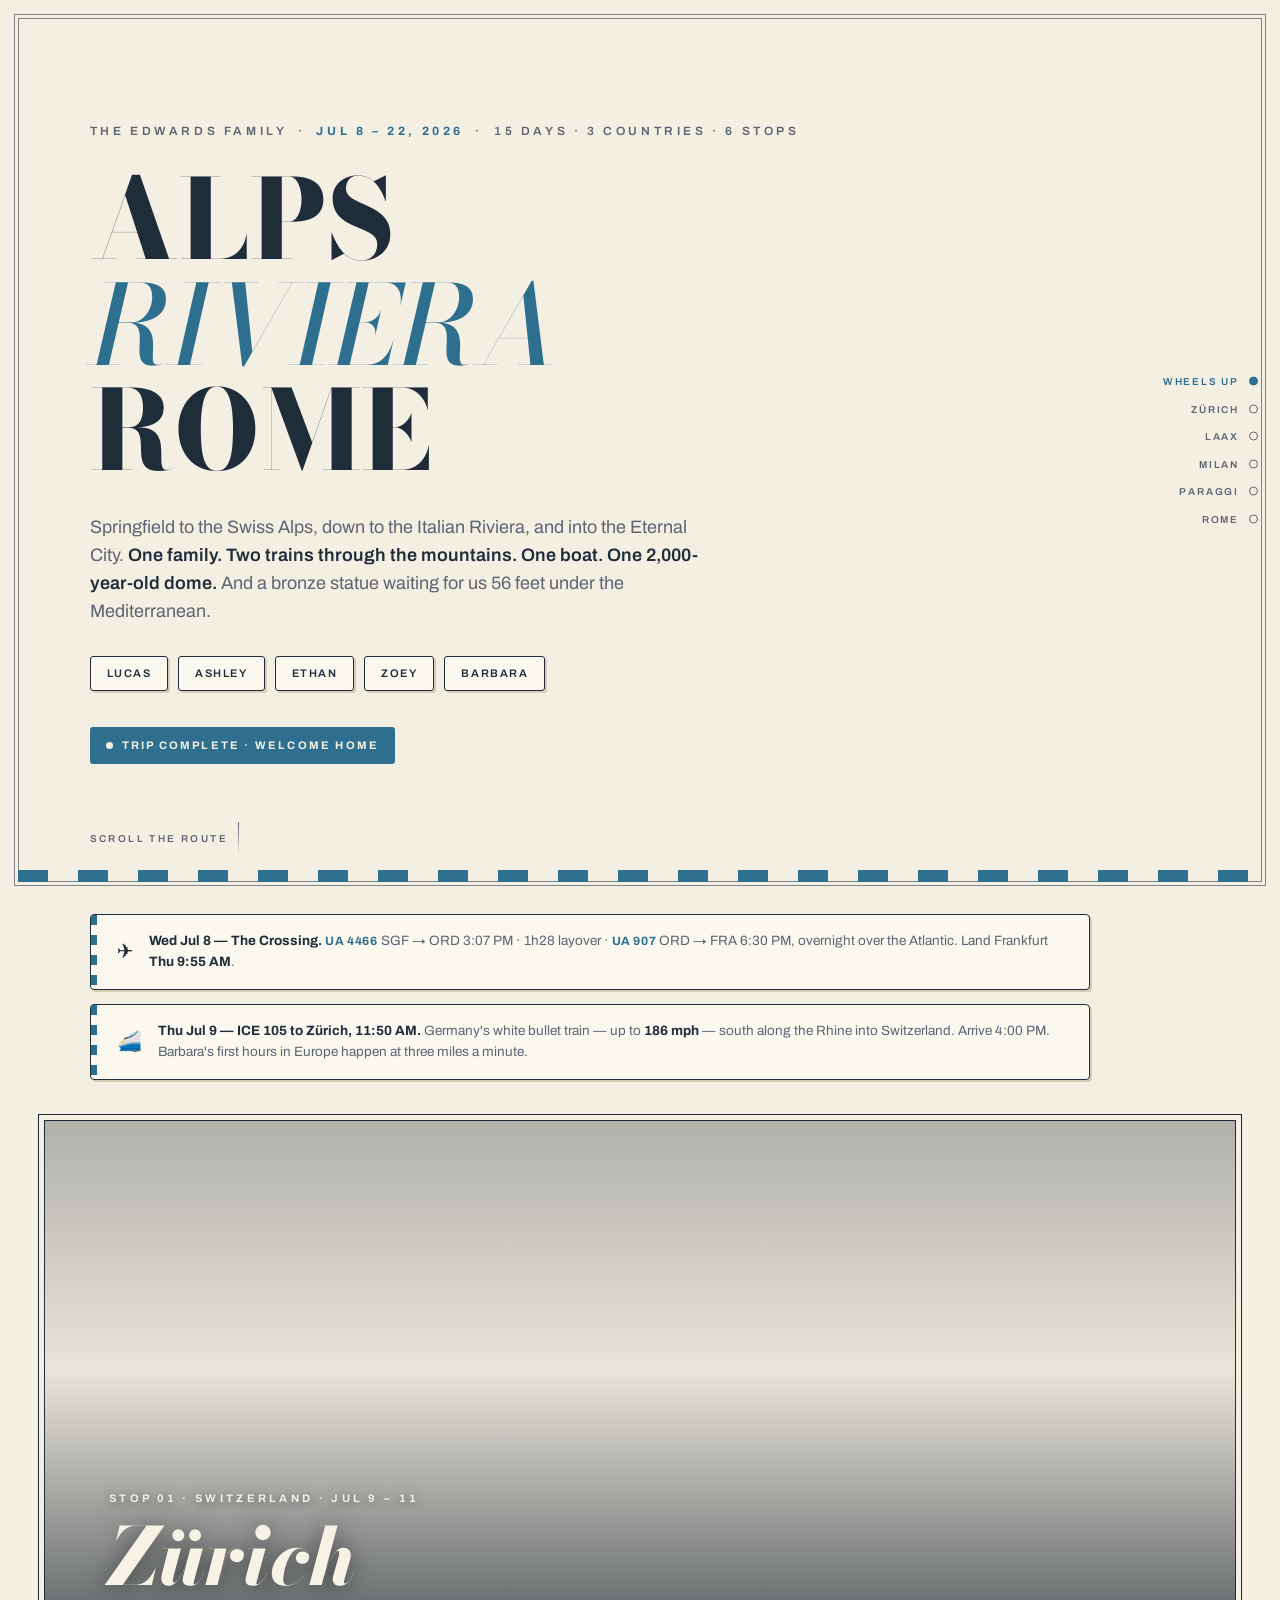
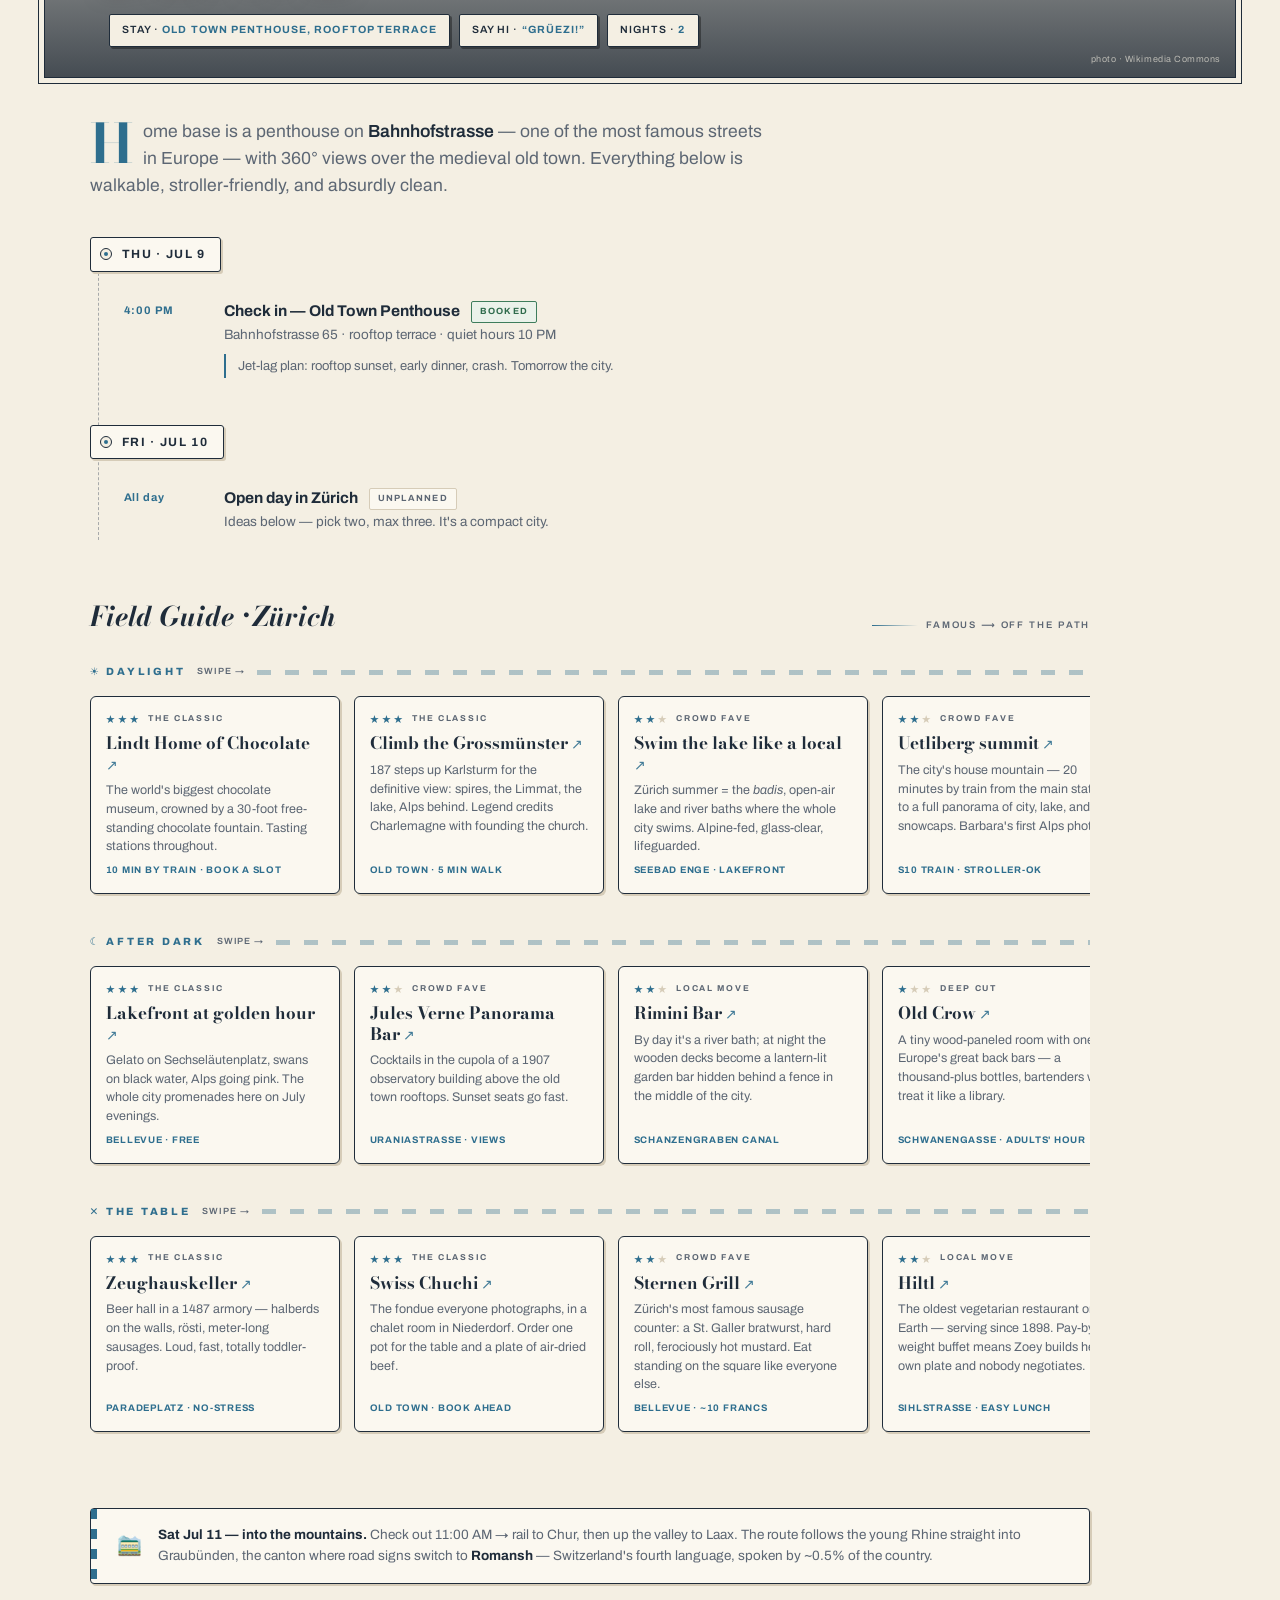
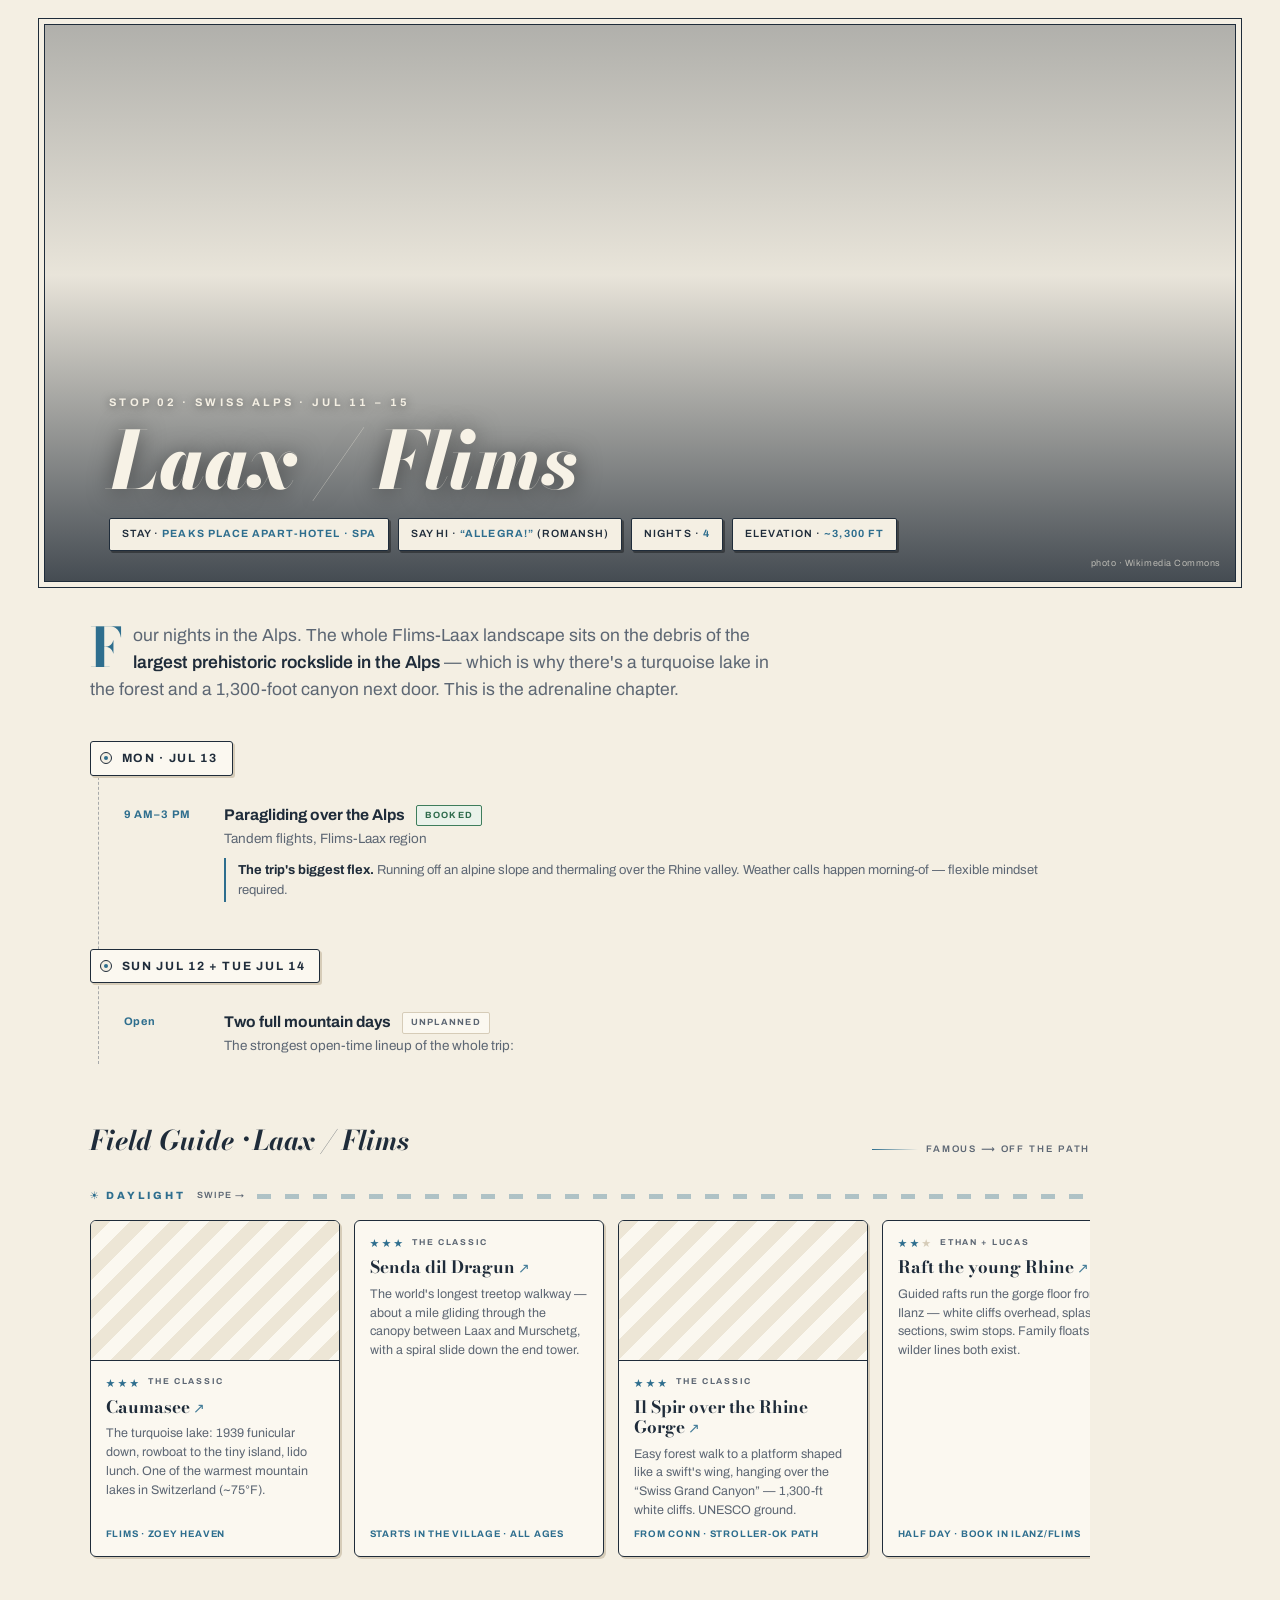
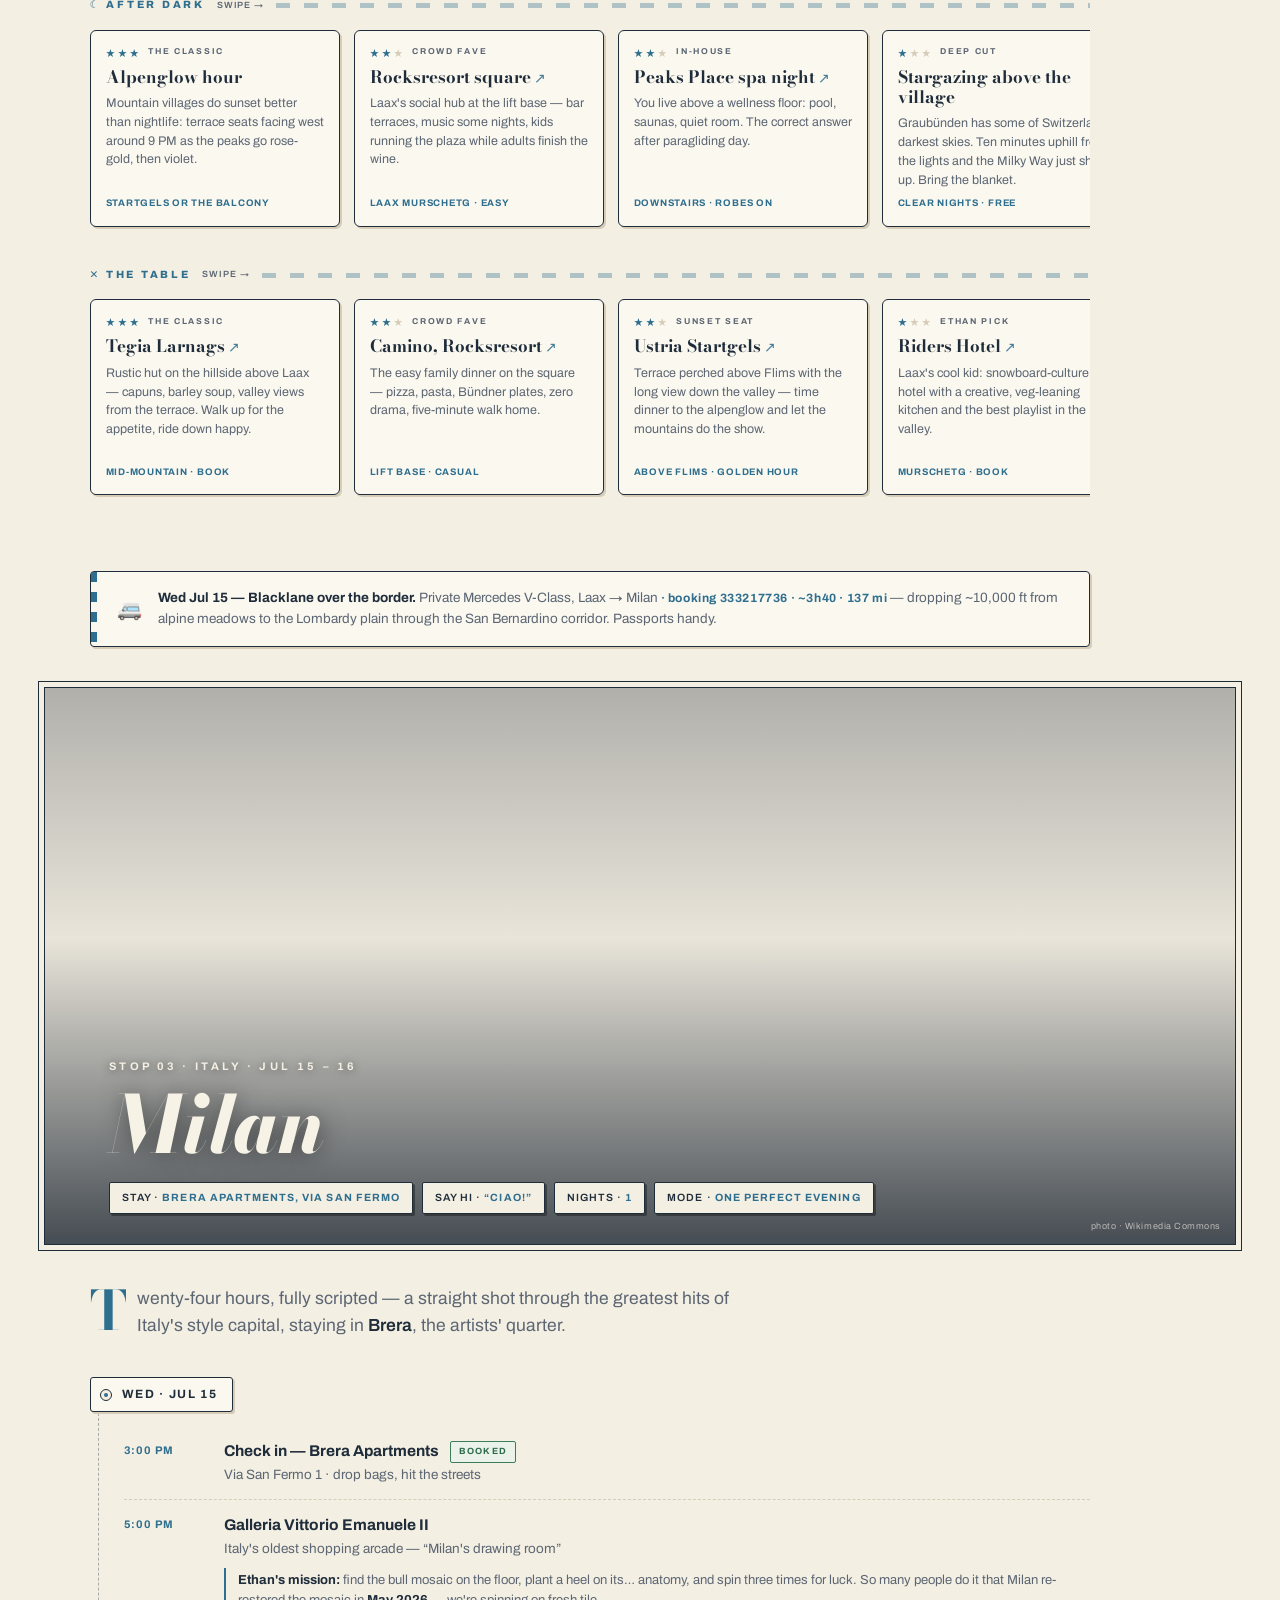
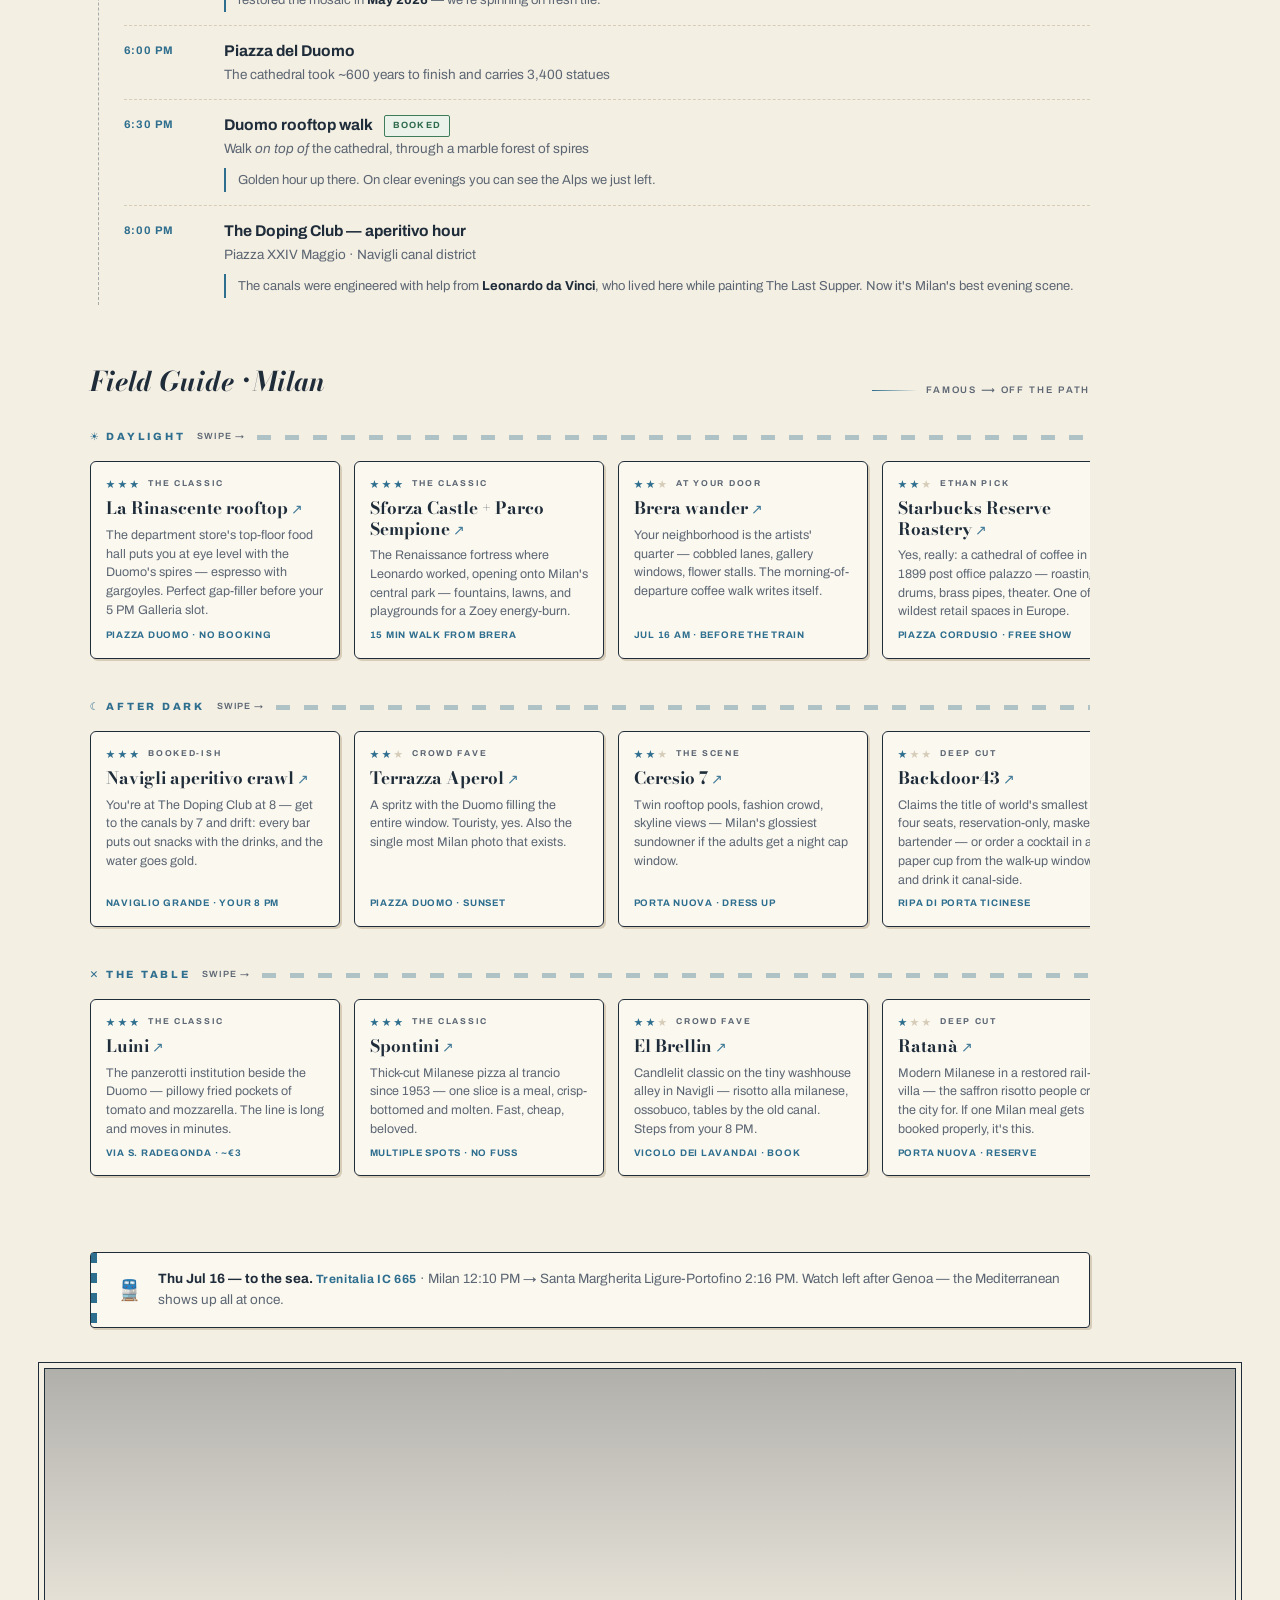
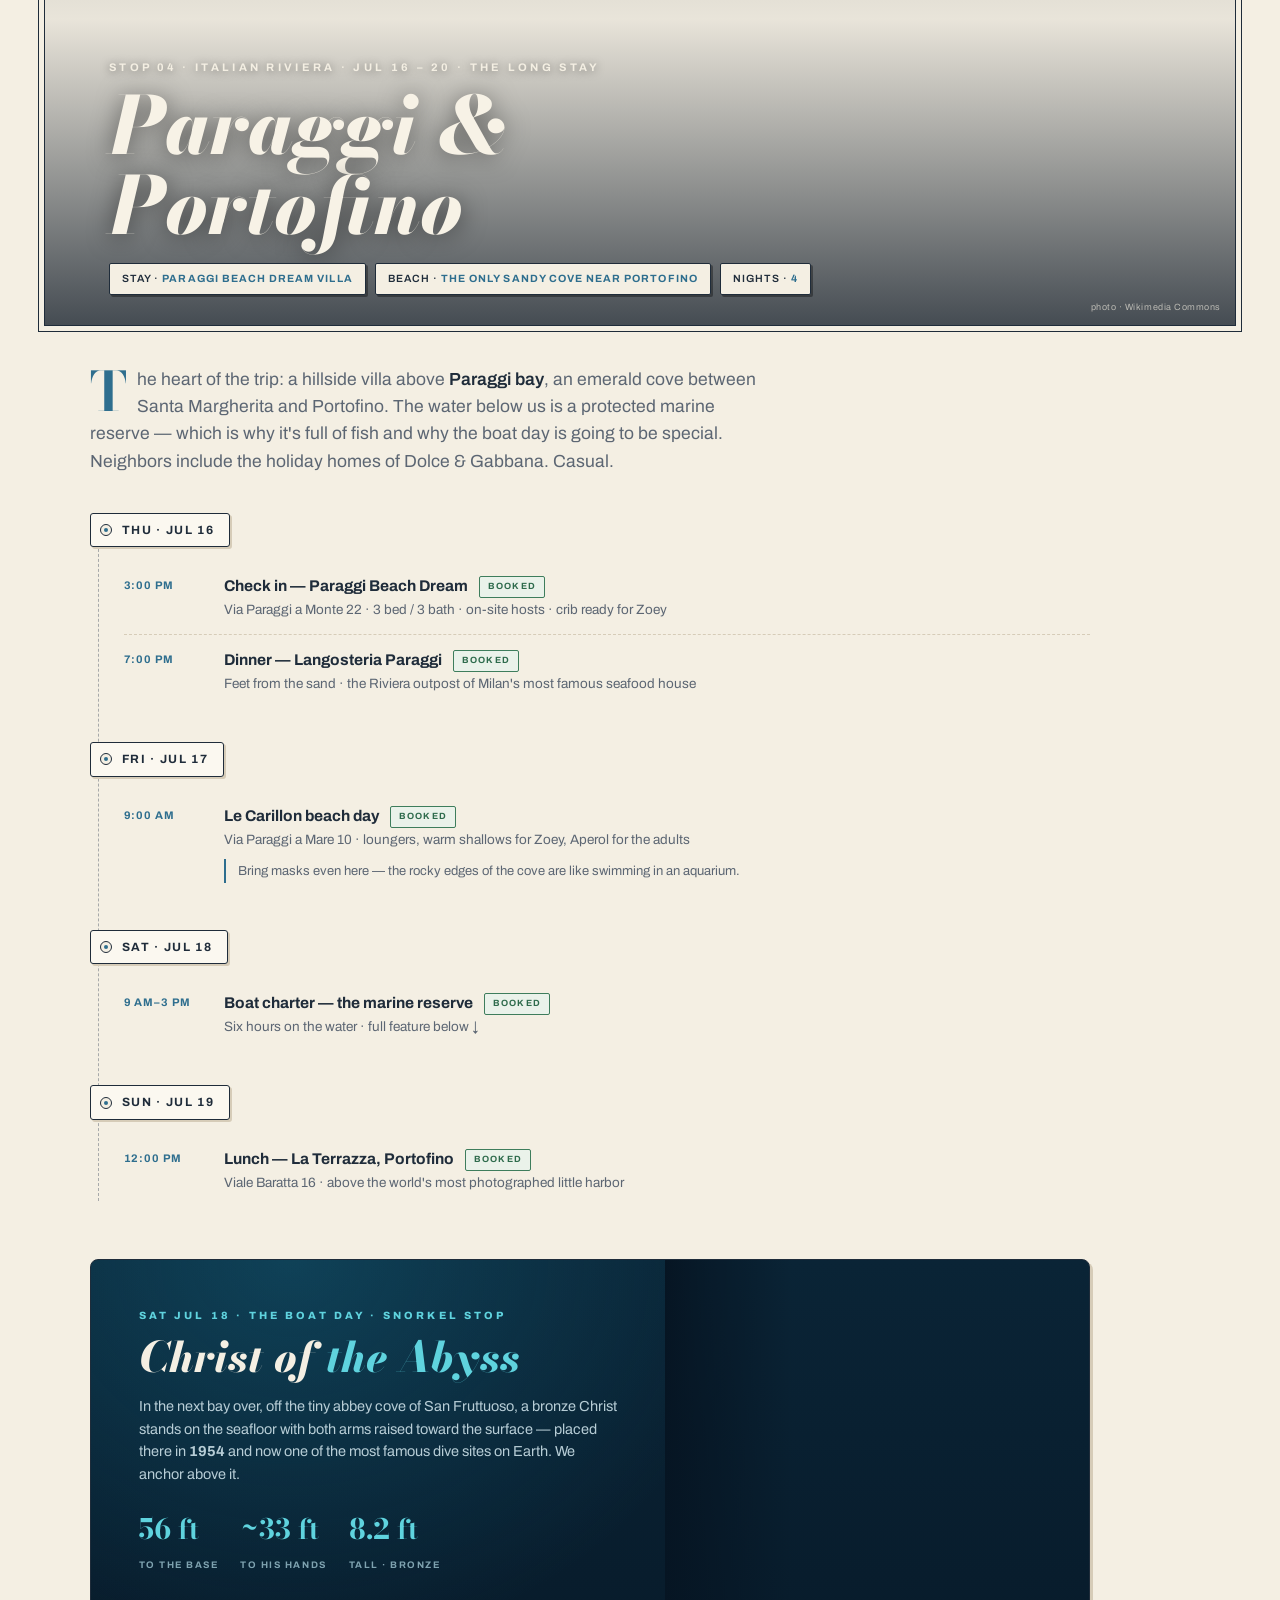
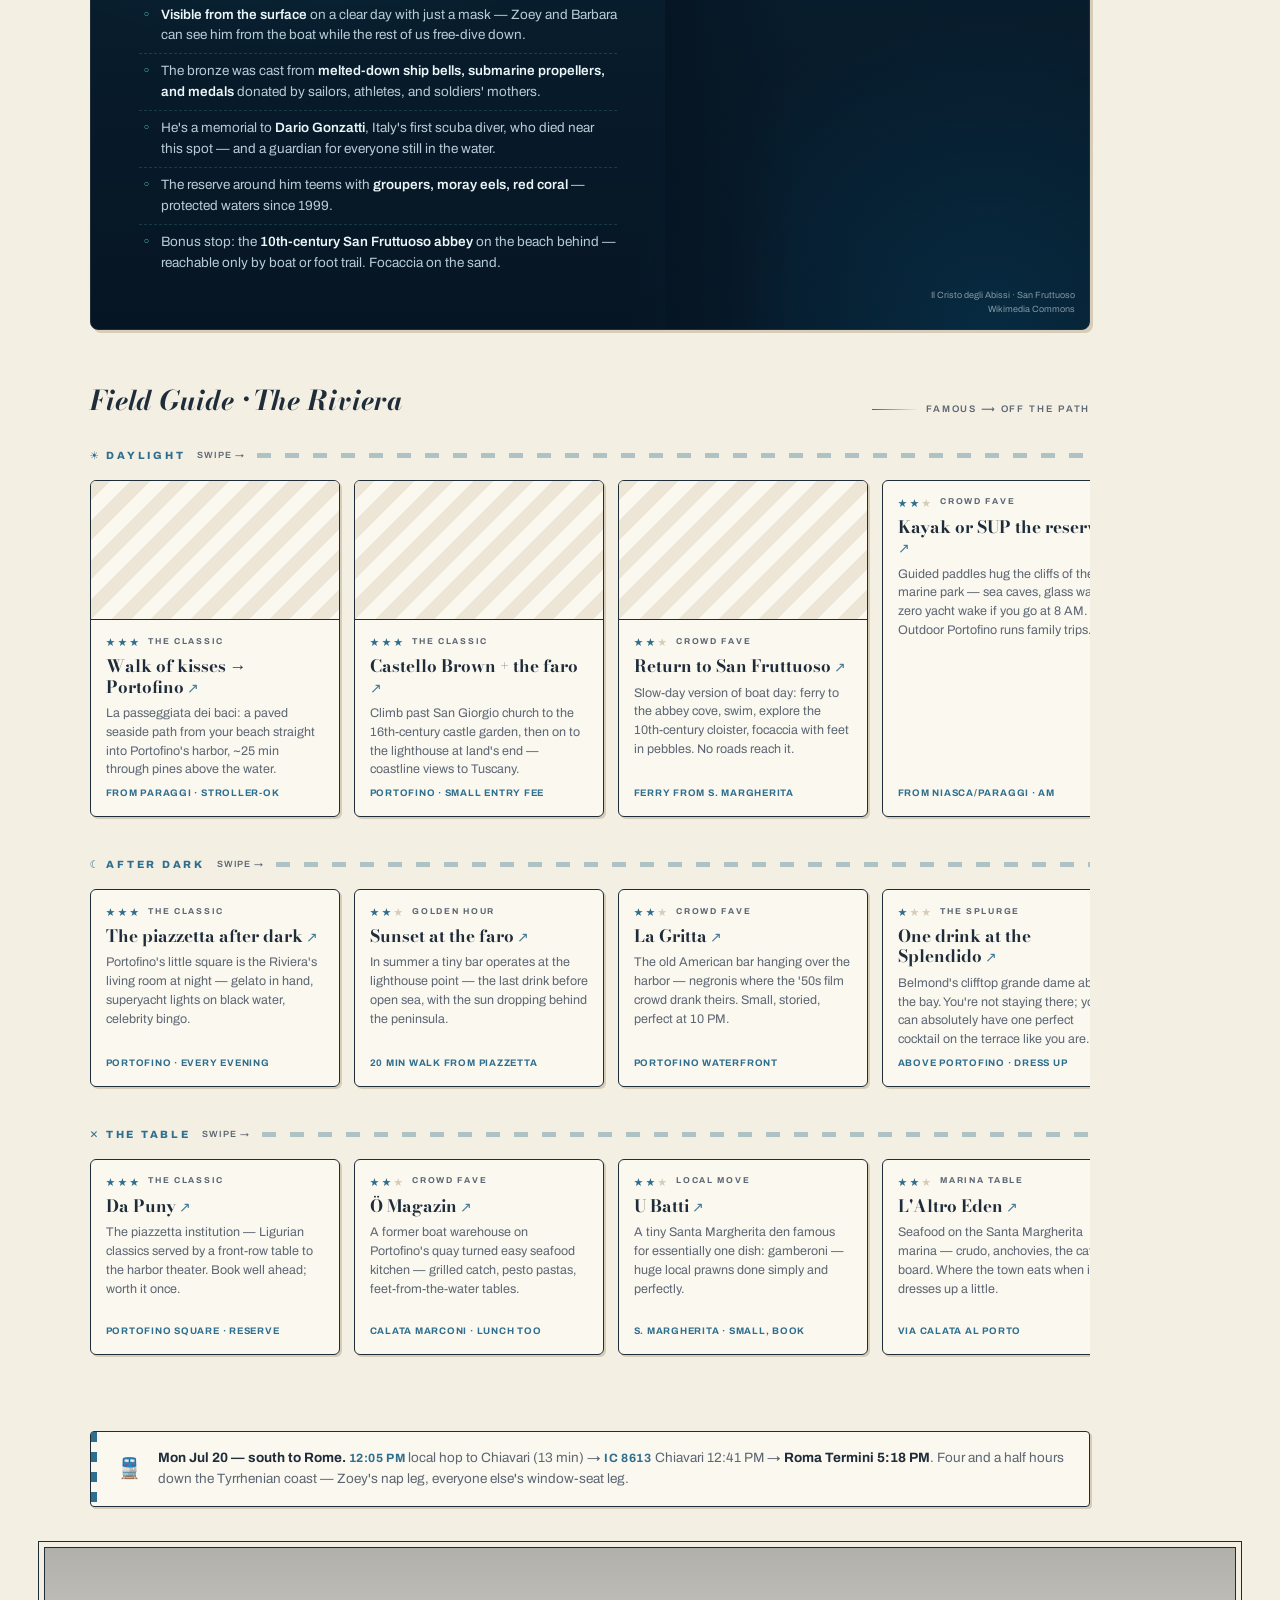
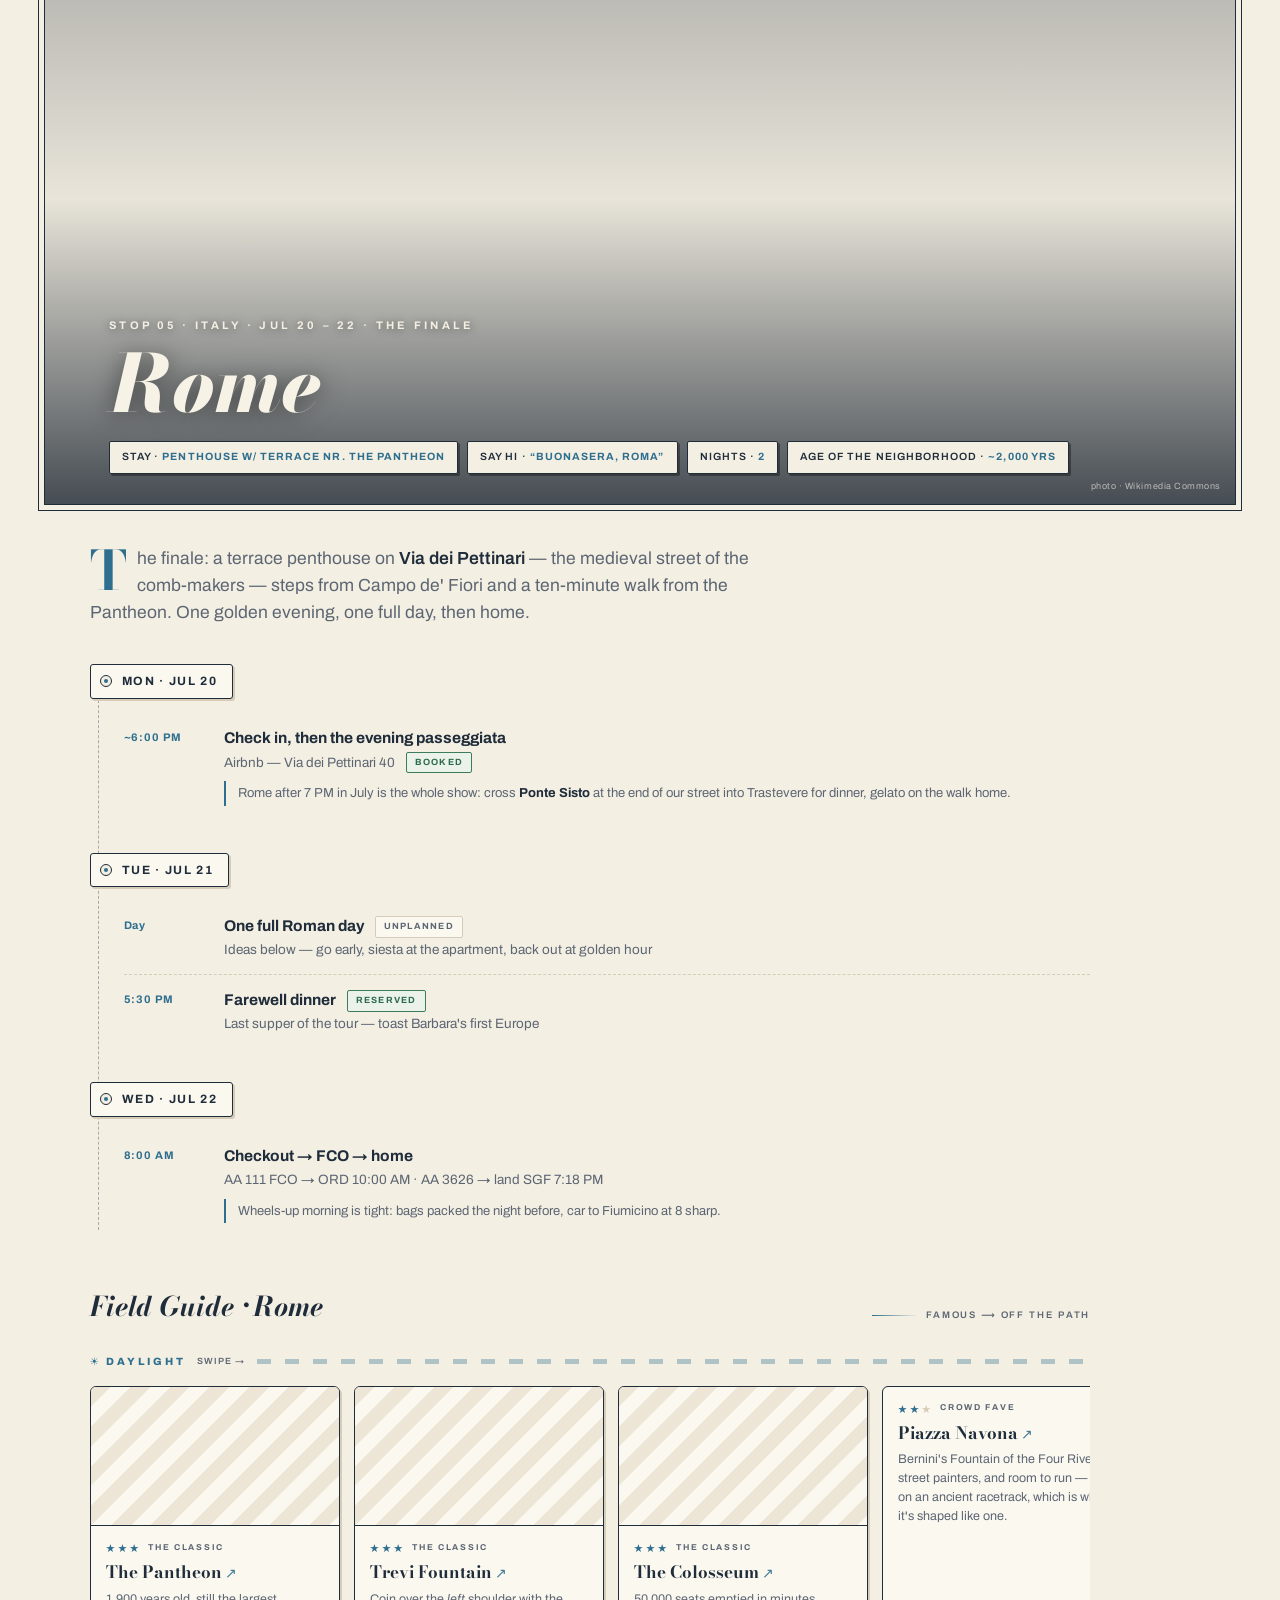
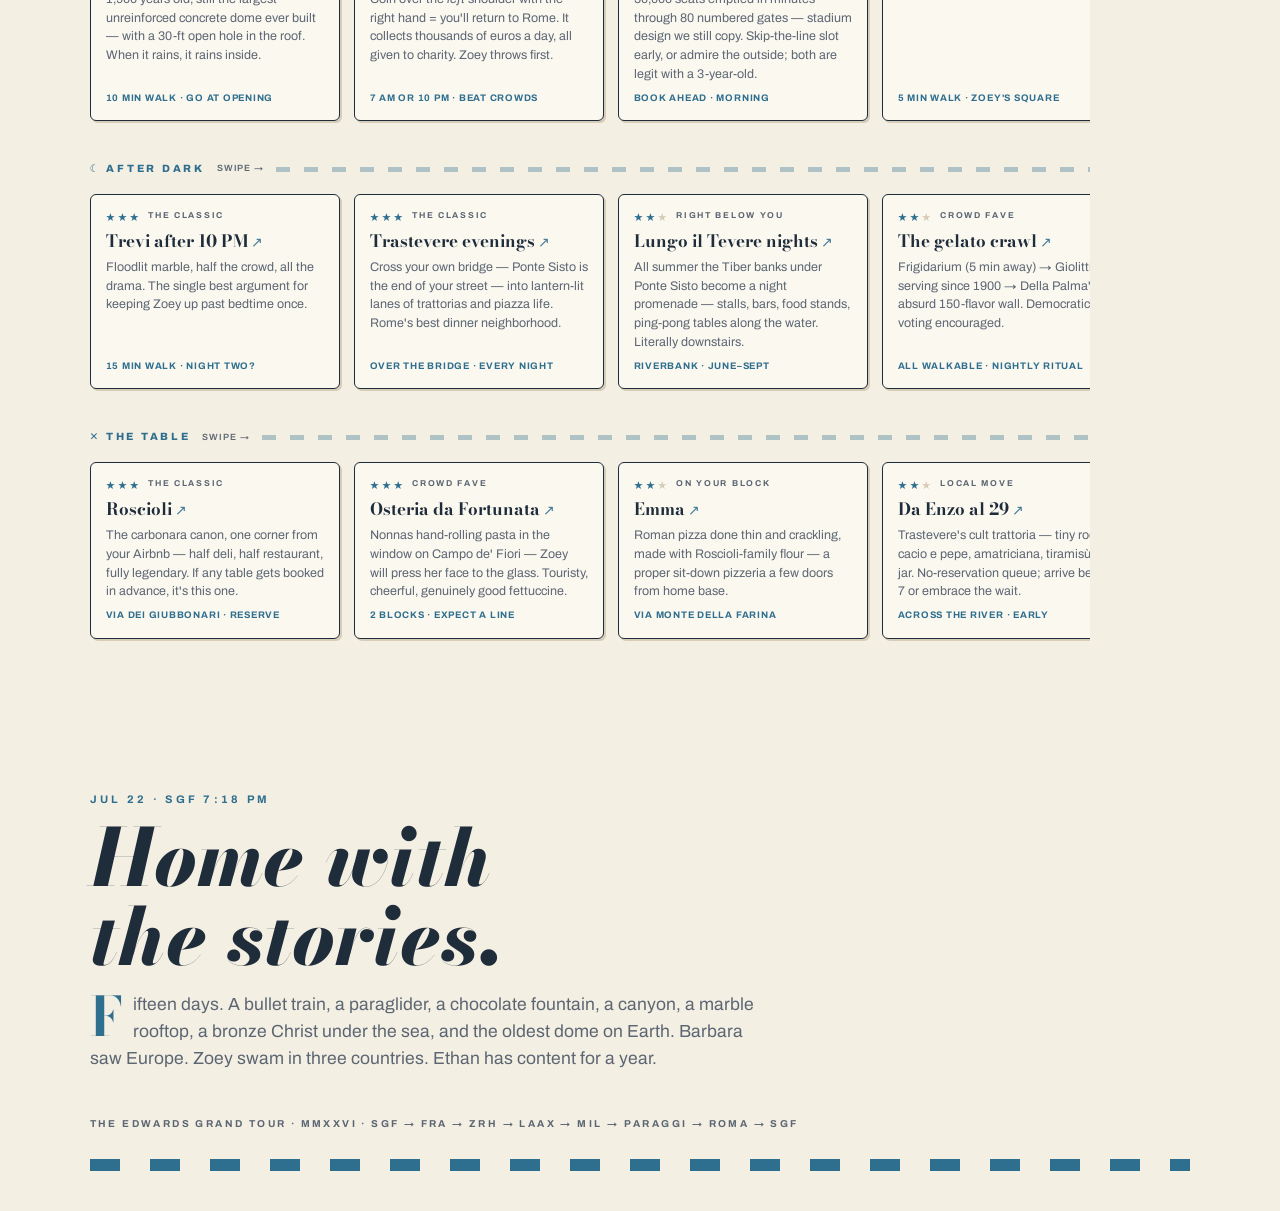
==== commit ef5c0f08: "European travel-poster redesign + runtime place photos" ====
--- a/index.html
+++ b/index.html
@@ -3,146 +3,138 @@
 <head>
 <meta charset="UTF-8">
 <meta name="viewport" content="width=device-width, initial-scale=1.0, viewport-fit=cover">
-<meta name="color-scheme" content="dark">
-<meta name="theme-color" content="#07101A">
+<meta name="color-scheme" content="light">
+<meta name="theme-color" content="#F4EFE3">
 <title>The Edwards Grand Tour · Alps → Riviera → Rome</title>
 <link rel="preconnect" href="https://fonts.googleapis.com">
-<link href="https://fonts.googleapis.com/css2?family=Unbounded:wght@500;700;900&family=Space+Grotesk:wght@400;500;600;700&family=JetBrains+Mono:wght@400;500;700&display=swap" rel="stylesheet">
+<link href="https://fonts.googleapis.com/css2?family=Bodoni+Moda:ital,opsz,wght@0,6..96,400..900;1,6..96,400..900&family=Archivo:ital,wght@0,400..800;1,400..700&display=swap" rel="stylesheet">
 <style>
 :root{
-  --ink:#07101A;            /* deep midnight sea */
-  --ink-2:#0C1B29;
-  --paper:#F2ECE0;          /* sun-bleached sand */
-  --paper-dim:#B9B3A6;
-  --hairline:rgba(242,236,224,.14);
-  --accent:#7FB8DC;         /* starts glacier-blue, shifts per region */
-  --card:rgba(242,236,224,.045);
-  --card-edge:rgba(242,236,224,.10);
-  --radius:18px;
+  --paper:#F4EFE3;           /* ecru poster paper */
+  --paper-2:#EDE6D6;
+  --ink:#1F2C3A;             /* Mediterranean navy */
+  --ink-soft:#5C6673;
+  --line:#D6CCB8;            /* hairline on paper */
+  --accent:#2E6E8E;          /* shifts per region */
+  --card:#FBF8F0;
+  --sea:#0A2436;             /* boat-day deep */
+  --radius:10px;
 }
 *{margin:0;padding:0;box-sizing:border-box;-webkit-tap-highlight-color:transparent}
-html{scroll-behavior:smooth;background:#07101A;color-scheme:dark}
-#bgfix{position:fixed;inset:0;z-index:-50;background:#07101A;pointer-events:none}
-body{
-  font-family:'Space Grotesk',system-ui,sans-serif;
-  background:#07101A;
-  background:var(--ink);
-  color:var(--paper);
-  line-height:1.55;
-  overflow-x:hidden;
-  transition:background 1.2s ease;
-}
-::selection{background:var(--accent);color:var(--ink)}
+html{scroll-behavior:smooth;background:#F4EFE3;color-scheme:light}
+#bgfix{position:fixed;inset:0;z-index:-50;background:#F4EFE3;pointer-events:none}
+body{font-family:'Archivo',system-ui,sans-serif;background:var(--paper);color:var(--ink);line-height:1.55;overflow-x:hidden}
+::selection{background:var(--accent);color:var(--paper)}
 img{display:block}
+
+/* awning stripe motif */
+.stripes{height:12px;background:repeating-linear-gradient(90deg,var(--accent) 0 30px,transparent 30px 60px);opacity:.9;transition:background .8s ease}
 
 /* ---------- top progress ---------- */
 #progress{position:fixed;top:0;left:0;height:3px;width:0;background:var(--accent);z-index:100;transition:background .8s ease}
 
-/* ---------- route rail (desktop) ---------- */
-#rail{position:fixed;right:26px;top:50%;transform:translateY(-50%);z-index:90;display:flex;flex-direction:column;gap:4px;align-items:flex-end}
-#rail a{display:flex;align-items:center;gap:10px;text-decoration:none;color:var(--paper-dim);font-family:'JetBrains Mono',monospace;font-size:10px;letter-spacing:.12em;text-transform:uppercase;padding:5px 0;transition:color .3s}
-#rail a .dot{width:8px;height:8px;border-radius:50%;border:1.5px solid var(--paper-dim);transition:all .3s;flex-shrink:0}
+/* ---------- route rail ---------- */
+#rail{position:fixed;right:22px;top:50%;transform:translateY(-50%);z-index:90;display:flex;flex-direction:column;gap:2px;align-items:flex-end}
+#rail a{display:flex;align-items:center;gap:10px;text-decoration:none;color:var(--ink-soft);font-size:10px;font-weight:600;letter-spacing:.18em;text-transform:uppercase;padding:5px 0;transition:color .3s}
+#rail a .dot{width:9px;height:9px;border-radius:50%;border:1.5px solid var(--ink-soft);background:var(--paper);transition:all .3s;flex-shrink:0}
 #rail a .lbl{opacity:0;transform:translateX(6px);transition:all .3s}
 #rail a:hover .lbl{opacity:1;transform:none}
 #rail a.on{color:var(--accent)}
-#rail a.on .dot{background:var(--accent);border-color:var(--accent);box-shadow:0 0 12px var(--accent)}
+#rail a.on .dot{background:var(--accent);border-color:var(--accent)}
 #rail a.on .lbl{opacity:1;transform:none}
 @media(max-width:900px){#rail{display:none}}
 
-/* ---------- hero ---------- */
-.hero{min-height:100svh;display:flex;flex-direction:column;justify-content:center;padding:24px min(7vw,90px) 60px;position:relative;isolation:isolate}
-.hero::before{content:"";position:absolute;inset:0;z-index:-1;
-  background:
-    radial-gradient(60% 45% at 80% 8%, rgba(127,184,220,.16), transparent 60%),
-    radial-gradient(50% 40% at 12% 90%, rgba(46,163,143,.14), transparent 60%),
-    radial-gradient(40% 30% at 55% 60%, rgba(226,169,75,.07), transparent 60%);
-}
-.eyebrow{font-family:'JetBrains Mono',monospace;font-size:clamp(10px,1.2vw,12px);letter-spacing:.28em;text-transform:uppercase;color:var(--paper-dim);margin-bottom:22px}
-.eyebrow b{color:var(--accent);font-weight:500}
-h1{font-family:'Unbounded',sans-serif;font-weight:900;font-size:clamp(38px,7.4vw,104px);line-height:.98;letter-spacing:-.01em;text-transform:uppercase}
-h1 .l2{color:transparent;-webkit-text-stroke:1.5px var(--paper);display:block}
-h1 .l3{display:block;color:var(--accent);transition:color 1.2s ease}
-.hero-sub{margin-top:28px;max-width:640px;font-size:clamp(15px,1.6vw,18px);color:var(--paper-dim)}
-.hero-sub strong{color:var(--paper);font-weight:600}
+/* ---------- hero: the poster ---------- */
+.hero{min-height:100svh;display:flex;flex-direction:column;justify-content:center;padding:56px min(7vw,90px) 70px;position:relative;isolation:isolate}
+.hero::before{content:"";position:absolute;inset:18px;border:1px solid var(--ink);outline:1px solid var(--ink);outline-offset:3px;pointer-events:none;opacity:.55}
+.hero::after{content:"";position:absolute;left:18px;right:18px;bottom:18px;height:12px;background:repeating-linear-gradient(90deg,var(--accent) 0 30px,transparent 30px 60px);transition:background .8s ease}
+.eyebrow{font-size:clamp(10px,1.2vw,12px);font-weight:600;letter-spacing:.3em;text-transform:uppercase;color:var(--ink-soft);margin-bottom:26px}
+.eyebrow b{color:var(--accent);font-weight:700;transition:color .8s ease}
+h1{font-family:'Bodoni Moda',serif;font-weight:800;font-size:clamp(46px,8.6vw,120px);line-height:.96;letter-spacing:.005em;text-transform:uppercase}
+h1 .l2{display:block;font-style:italic;font-weight:500;color:var(--accent);transition:color .8s ease}
+h1 .l3{display:block}
+.hero-sub{margin-top:30px;max-width:620px;font-size:clamp(15px,1.6vw,18px);color:var(--ink-soft)}
+.hero-sub strong{color:var(--ink);font-weight:600}
 .crew{display:flex;flex-wrap:wrap;gap:10px;margin-top:30px}
-.crew span{font-family:'JetBrains Mono',monospace;font-size:11px;letter-spacing:.06em;padding:8px 14px;border:1px solid var(--card-edge);border-radius:999px;background:var(--card);color:var(--paper)}
-.crew span em{font-style:normal;color:var(--paper-dim)}
-#livebadge{display:inline-flex;align-items:center;gap:8px;margin-top:34px;font-family:'JetBrains Mono',monospace;font-size:11px;letter-spacing:.14em;text-transform:uppercase;color:var(--accent);border:1px solid var(--accent);border-radius:999px;padding:9px 16px;width:max-content;transition:all 1.2s ease}
-#livebadge .pulse{width:7px;height:7px;border-radius:50%;background:var(--accent);animation:pulse 1.6s infinite}
+.crew span{font-size:11px;font-weight:600;letter-spacing:.14em;text-transform:uppercase;padding:8px 16px;border:1px solid var(--ink);border-radius:3px;background:var(--card);color:var(--ink);box-shadow:2px 2px 0 var(--line)}
+#livebadge{display:inline-flex;align-items:center;gap:9px;margin-top:36px;font-size:11px;font-weight:700;letter-spacing:.2em;text-transform:uppercase;color:var(--paper);background:var(--accent);border-radius:3px;padding:10px 16px;width:max-content;transition:background .8s ease}
+#livebadge .pulse{width:7px;height:7px;border-radius:50%;background:var(--paper);animation:pulse 1.6s infinite}
 @keyframes pulse{0%,100%{opacity:1;transform:scale(1)}50%{opacity:.35;transform:scale(.75)}}
-.scrollcue{position:absolute;bottom:26px;left:min(7vw,90px);font-family:'JetBrains Mono',monospace;font-size:10px;letter-spacing:.2em;text-transform:uppercase;color:var(--paper-dim);display:flex;align-items:center;gap:10px}
-.scrollcue::after{content:"";width:1px;height:36px;background:linear-gradient(var(--paper-dim),transparent);animation:drip 2s infinite}
+.scrollcue{position:absolute;bottom:44px;left:min(7vw,90px);font-size:10px;font-weight:600;letter-spacing:.24em;text-transform:uppercase;color:var(--ink-soft);display:flex;align-items:center;gap:10px}
+.scrollcue::after{content:"";width:1px;height:34px;background:linear-gradient(var(--ink-soft),transparent);animation:drip 2s infinite}
 @keyframes drip{0%{transform:scaleY(0);transform-origin:top}50%{transform:scaleY(1);transform-origin:top}51%{transform-origin:bottom}100%{transform:scaleY(0);transform-origin:bottom}}
 
-/* ---------- region sections ---------- */
-section.region{padding:0 0 30px;position:relative}
-.region-hero{position:relative;min-height:64svh;display:flex;align-items:flex-end;isolation:isolate;overflow:hidden}
-.region-hero img{position:absolute;inset:0;width:100%;height:100%;object-fit:cover;z-index:-2;opacity:0;transition:opacity 1s ease;filter:saturate(.92)}
+/* ---------- region sections: framed travel posters ---------- */
+section.region{padding:26px 0 30px;position:relative}
+.region-hero{position:relative;min-height:62svh;display:flex;align-items:flex-end;isolation:isolate;overflow:hidden;margin:0 min(4vw,44px);border:1px solid var(--ink);box-shadow:0 0 0 5px var(--paper),0 0 0 6px var(--ink)}
+.region-hero img{position:absolute;inset:0;width:100%;height:100%;object-fit:cover;z-index:-2;opacity:0;transition:opacity 1s ease;filter:saturate(.94) sepia(.06)}
 .region-hero img.loaded{opacity:1}
-.region-hero::after{content:"";position:absolute;inset:0;z-index:-1;background:linear-gradient(180deg,rgba(7,16,26,.46) 0%,rgba(7,16,26,.10) 40%,var(--ink) 98%)}
-.region-hero .inner{padding:110px min(7vw,90px) 34px;width:100%}
-.kicker{font-family:'JetBrains Mono',monospace;font-size:11px;letter-spacing:.26em;text-transform:uppercase;color:var(--accent);margin-bottom:12px;transition:color .8s ease;text-shadow:0 1px 8px rgba(0,0,0,.6)}
-h2{font-family:'Unbounded',sans-serif;font-weight:700;font-size:clamp(32px,5.4vw,72px);line-height:1.02;text-transform:uppercase;letter-spacing:-.01em;text-shadow:0 2px 24px rgba(0,0,0,.55)}
-.region-stats{display:flex;flex-wrap:wrap;gap:10px;margin-top:18px}
-.region-stats span{font-family:'JetBrains Mono',monospace;font-size:10.5px;letter-spacing:.08em;text-transform:uppercase;background:rgba(7,16,26,.55);backdrop-filter:blur(6px);border:1px solid var(--hairline);padding:7px 12px;border-radius:8px}
-.region-stats b{color:var(--accent);font-weight:500;transition:color .8s ease}
-.photocredit{position:absolute;bottom:10px;right:14px;font-size:9px;font-family:'JetBrains Mono',monospace;color:rgba(242,236,224,.4);z-index:1}
-
-.region-body{padding:44px min(7vw,90px) 10px;max-width:1180px}
-.lede{font-size:clamp(15px,1.5vw,17.5px);color:var(--paper-dim);max-width:680px;margin-bottom:40px}
-.lede strong{color:var(--paper);font-weight:600}
-
-/* ---------- timeline ---------- */
+.region-hero::after{content:"";position:absolute;inset:0;z-index:-1;background:linear-gradient(180deg,rgba(20,30,42,.30) 0%,rgba(20,30,42,.05) 45%,rgba(20,30,42,.78) 100%)}
+.region-hero .inner{padding:110px min(5vw,64px) 30px;width:100%}
+.kicker{font-size:11px;font-weight:700;letter-spacing:.3em;text-transform:uppercase;color:#F4EFE3;margin-bottom:10px;text-shadow:0 1px 8px rgba(0,0,0,.5)}
+h2{font-family:'Bodoni Moda',serif;font-weight:800;font-style:italic;font-size:clamp(38px,6.2vw,84px);line-height:1;color:#F7F2E6;text-shadow:0 2px 24px rgba(0,0,0,.5)}
+.region-stats{display:flex;flex-wrap:wrap;gap:9px;margin-top:18px}
+.region-stats span{font-size:10.5px;font-weight:600;letter-spacing:.1em;text-transform:uppercase;background:var(--paper);color:var(--ink);border:1px solid var(--ink);padding:7px 12px;border-radius:2px;box-shadow:2px 2px 0 rgba(0,0,0,.35)}
+.region-stats b{color:var(--accent);font-weight:700;transition:color .8s ease}
+.photocredit{position:absolute;bottom:10px;right:14px;font-size:9px;letter-spacing:.06em;color:rgba(244,239,227,.65);z-index:1}
+
+.region-body{padding:40px min(7vw,90px) 10px;max-width:1180px}
+.lede{font-size:clamp(15px,1.5vw,17.5px);color:var(--ink-soft);max-width:680px;margin-bottom:38px}
+.lede strong{color:var(--ink);font-weight:600}
+.lede::first-letter{font-family:'Bodoni Moda',serif;font-weight:700;font-size:3.1em;float:left;line-height:.82;padding:4px 10px 0 0;color:var(--accent);transition:color .8s ease}
+
+/* ---------- timeline: ticket stubs ---------- */
 .timeline{position:relative;padding-left:34px}
-.timeline::before{content:"";position:absolute;left:8px;top:6px;bottom:6px;width:1.5px;background:linear-gradient(var(--hairline),var(--hairline))}
+.timeline::before{content:"";position:absolute;left:8px;top:6px;bottom:6px;width:0;border-left:1px dashed var(--ink-soft);opacity:.5}
 .day{margin-bottom:34px}
-.day-tag{display:inline-flex;align-items:center;gap:10px;position:relative;margin-bottom:14px;margin-left:-34px}
-.day-tag .node{width:17px;height:17px;border-radius:50%;background:var(--ink);border:2px solid var(--accent);transition:border-color .8s ease;display:grid;place-items:center}
-.day-tag .node i{width:7px;height:7px;border-radius:50%;background:var(--accent);transition:background .8s ease}
-.day-tag .dt{font-family:'Unbounded',sans-serif;font-weight:700;font-size:14px;letter-spacing:.04em;text-transform:uppercase}
-.day-tag .today{font-family:'JetBrains Mono',monospace;font-size:9px;letter-spacing:.18em;padding:4px 9px;border-radius:999px;background:var(--accent);color:var(--ink);text-transform:uppercase;font-weight:700}
-.ev{display:grid;grid-template-columns:86px 1fr;gap:14px;padding:13px 0;border-bottom:1px dashed var(--hairline)}
+.day-tag{display:inline-flex;align-items:center;gap:10px;position:relative;margin-bottom:14px;margin-left:-34px;background:var(--card);border:1px solid var(--ink);border-radius:3px;padding:7px 14px 7px 9px;box-shadow:2px 2px 0 var(--line)}
+.day-tag .node{width:12px;height:12px;border-radius:50%;background:var(--paper);border:1.5px solid var(--ink);display:grid;place-items:center}
+.day-tag .node i{width:4px;height:4px;border-radius:50%;background:var(--accent);transition:background .8s ease}
+.day-tag .dt{font-weight:700;font-size:12px;letter-spacing:.14em;text-transform:uppercase}
+.day-tag .today{font-size:9px;font-weight:800;letter-spacing:.18em;padding:4px 9px;border-radius:2px;background:var(--accent);color:var(--paper);text-transform:uppercase;transition:background .8s ease}
+.ev{display:grid;grid-template-columns:86px 1fr;gap:14px;padding:13px 0;border-bottom:1px dashed var(--line)}
 .ev:last-child{border-bottom:0}
-.ev .t{font-family:'JetBrains Mono',monospace;font-size:12px;color:var(--accent);padding-top:2px;transition:color .8s ease}
-.ev .title{font-weight:600;font-size:15.5px}
-.ev .sub{color:var(--paper-dim);font-size:13.5px;margin-top:2px}
-.ev .fact{margin-top:8px;font-size:13px;color:var(--paper-dim);border-left:2px solid var(--accent);padding:2px 0 2px 12px;transition:border-color .8s ease}
-.ev .fact b{color:var(--paper);font-weight:600}
-.pill{display:inline-block;font-family:'JetBrains Mono',monospace;font-size:9px;letter-spacing:.14em;text-transform:uppercase;border:1px solid var(--card-edge);border-radius:999px;padding:3px 9px;margin-left:8px;color:var(--paper-dim);vertical-align:middle}
-.pill.conf{border-color:rgba(112,204,164,.5);color:#7fd4ab}
+.ev .t{font-size:11px;font-weight:700;letter-spacing:.08em;color:var(--accent);padding-top:3px;transition:color .8s ease}
+.ev .title{font-weight:700;font-size:15.5px}
+.ev .sub{color:var(--ink-soft);font-size:13.5px;margin-top:2px}
+.ev .fact{margin-top:8px;font-size:13px;color:var(--ink-soft);border-left:2px solid var(--accent);padding:2px 0 2px 12px;transition:border-color .8s ease}
+.ev .fact b{color:var(--ink);font-weight:700}
+.pill{display:inline-block;font-size:9px;font-weight:700;letter-spacing:.14em;text-transform:uppercase;border:1px solid var(--line);border-radius:2px;padding:3px 8px;margin-left:8px;color:var(--ink-soft);vertical-align:middle;background:var(--card)}
+.pill.conf{border-color:#3E7D5C;color:#2E6B4C;background:#EAF2EA}
 
 /* ---------- field guide: horizontal shelves ---------- */
-.guide{margin:52px 0 8px}
-.guide-head{display:flex;flex-wrap:wrap;align-items:baseline;justify-content:space-between;gap:10px 18px;margin-bottom:2px}
-.guide-head h3{font-family:'Unbounded',sans-serif;font-size:clamp(16px,2vw,21px);font-weight:700;text-transform:uppercase;letter-spacing:.02em}
-.axis{font-family:'JetBrains Mono',monospace;font-size:9.5px;letter-spacing:.16em;text-transform:uppercase;color:var(--paper-dim);display:flex;align-items:center;gap:8px}
+.guide{margin:50px 0 8px}
+.guide-head{display:flex;flex-wrap:wrap;align-items:baseline;justify-content:space-between;gap:10px 18px;margin-bottom:0}
+.guide-head h3{font-family:'Bodoni Moda',serif;font-style:italic;font-weight:700;font-size:clamp(20px,2.5vw,27px)}
+.axis{font-size:9.5px;font-weight:600;letter-spacing:.2em;text-transform:uppercase;color:var(--ink-soft);display:flex;align-items:center;gap:8px}
 .axis::before{content:"";width:46px;height:1px;background:linear-gradient(90deg,var(--accent),transparent)}
 .shelf{margin-top:26px}
-.shelf-tag{display:flex;align-items:center;gap:12px;font-family:'JetBrains Mono',monospace;font-size:10.5px;letter-spacing:.22em;text-transform:uppercase;color:var(--accent);margin-bottom:12px;transition:color .8s ease}
-.shelf-tag::after{content:"";flex:1;height:1px;background:var(--hairline)}
-.shelf-tag .swipe{color:var(--paper-dim);letter-spacing:.08em;font-size:9px}
-.row{display:flex;gap:14px;overflow-x:auto;scroll-snap-type:x proximity;padding:4px 2px 14px;scrollbar-width:thin;scrollbar-color:var(--card-edge) transparent}
+.shelf-tag{display:flex;align-items:center;gap:12px;font-size:10.5px;font-weight:800;letter-spacing:.26em;text-transform:uppercase;color:var(--accent);margin-bottom:12px;transition:color .8s ease}
+.shelf-tag::after{content:"";flex:1;height:5px;background:repeating-linear-gradient(90deg,currentColor 0 14px,transparent 14px 28px);opacity:.35}
+.shelf-tag .swipe{color:var(--ink-soft);letter-spacing:.1em;font-size:9px;font-weight:600}
+.row{display:flex;gap:14px;overflow-x:auto;scroll-snap-type:x proximity;padding:4px 2px 14px;scrollbar-width:thin;scrollbar-color:var(--line) transparent}
 .row::-webkit-scrollbar{height:5px}
 .row::-webkit-scrollbar-track{background:transparent}
-.row::-webkit-scrollbar-thumb{background:var(--card-edge);border-radius:99px}
-.gc{min-width:248px;max-width:248px;scroll-snap-align:start;border:1px solid var(--card-edge);background:var(--card);border-radius:16px;overflow:hidden;display:flex;flex-direction:column;transition:transform .3s ease,border-color .3s ease}
-.gc:hover{transform:translateY(-4px);border-color:var(--accent)}
+.row::-webkit-scrollbar-thumb{background:var(--line);border-radius:99px}
+.gc{min-width:250px;max-width:250px;scroll-snap-align:start;border:1px solid var(--ink);background:var(--card);border-radius:6px;overflow:hidden;display:flex;flex-direction:column;transition:transform .3s ease,box-shadow .3s ease;box-shadow:2px 2px 0 var(--line)}
+.gc:hover{transform:translateY(-4px);box-shadow:3px 5px 0 var(--line)}
 a.gc{color:inherit;text-decoration:none;cursor:pointer}
-a.gc h4::after{content:" ↗";color:var(--accent);font-size:.82em;font-weight:400;opacity:.85;transition:color .8s ease}
-.gc .ph{aspect-ratio:16/9;overflow:hidden;position:relative;background:linear-gradient(135deg,rgba(127,184,220,.16),rgba(46,163,143,.12))}
-.gc .ph img{width:100%;height:100%;object-fit:cover;opacity:0;transition:opacity .8s ease}
+a.gc h4::after{content:" ↗";color:var(--accent);font-size:.8em;font-weight:400;opacity:.9;transition:color .8s ease}
+.gc .ph{aspect-ratio:16/9;overflow:hidden;position:relative;background:repeating-linear-gradient(135deg,var(--paper-2) 0 14px,var(--card) 14px 28px);border-bottom:1px solid var(--ink)}
+.gc .ph img{width:100%;height:100%;object-fit:cover;opacity:0;transition:opacity .8s ease;filter:saturate(.94) sepia(.05)}
 .gc .ph img.loaded{opacity:1}
 .gc .bd{padding:13px 15px 15px;display:flex;flex-direction:column;gap:7px;flex:1}
-.fame{display:flex;align-items:center;gap:4px}
-.fame i{width:6px;height:6px;border-radius:50%;background:var(--card-edge)}
-.fame i.on{background:var(--accent);transition:background .8s ease}
-.fame span{font-family:'JetBrains Mono',monospace;font-size:8.5px;letter-spacing:.18em;text-transform:uppercase;color:var(--paper-dim);margin-left:6px}
-.gc h4{font-weight:700;font-size:15px;line-height:1.25}
-.gc p{font-size:12.5px;color:var(--paper-dim);flex:1;line-height:1.5}
-.gc .mt{font-family:'JetBrains Mono',monospace;font-size:9.5px;color:var(--accent);letter-spacing:.06em;opacity:.9;transition:color .8s ease}
-
-/* ---------- boat day feature ---------- */
-.feature{margin:52px 0 8px;border-radius:26px;overflow:hidden;position:relative;border:1px solid rgba(60,190,200,.28);
+.fame{display:flex;align-items:center;gap:2px}
+.fame i{font-style:normal;line-height:1}
+.fame i::before{content:"★";font-size:11px;color:var(--line)}
+.fame i.on::before{color:var(--accent);transition:color .8s ease}
+.fame span{font-size:8.5px;font-weight:700;letter-spacing:.2em;text-transform:uppercase;color:var(--ink-soft);margin-left:7px}
+.gc h4{font-family:'Bodoni Moda',serif;font-weight:700;font-size:17px;line-height:1.2}
+.gc p{font-size:12.5px;color:var(--ink-soft);flex:1;line-height:1.5}
+.gc .mt{font-size:9.5px;font-weight:700;letter-spacing:.08em;text-transform:uppercase;color:var(--accent);transition:color .8s ease}
+
+/* ---------- boat day feature: the deep ---------- */
+.feature{margin:52px 0 8px;border-radius:8px;overflow:hidden;position:relative;border:1px solid var(--ink);box-shadow:3px 3px 0 var(--line);
   background:
     radial-gradient(70% 90% at 20% 0%, rgba(24,120,150,.35), transparent 65%),
     radial-gradient(60% 80% at 90% 100%, rgba(8,60,90,.55), transparent 60%),
@@ -150,13 +142,13 @@
 .feature .grid{display:grid;grid-template-columns:1.15fr .85fr;gap:0}
 @media(max-width:820px){.feature .grid{grid-template-columns:1fr}}
 .feature .txt{padding:clamp(26px,4vw,48px)}
-.feature .kick{font-family:'JetBrains Mono',monospace;font-size:10.5px;letter-spacing:.26em;text-transform:uppercase;color:#5FD3DE;margin-bottom:12px}
-.feature h3{font-family:'Unbounded',sans-serif;font-size:clamp(22px,3.2vw,36px);font-weight:900;text-transform:uppercase;line-height:1.05;margin-bottom:16px}
+.feature .kick{font-size:10.5px;font-weight:800;letter-spacing:.3em;text-transform:uppercase;color:#5FD3DE;margin-bottom:12px}
+.feature h3{font-family:'Bodoni Moda',serif;font-size:clamp(26px,3.6vw,42px);font-weight:800;font-style:italic;line-height:1.03;margin-bottom:16px;color:#F4EFE3}
 .feature h3 span{color:#5FD3DE}
 .feature p{color:#B7CDD6;font-size:14.5px;max-width:520px}
 .depth{display:flex;gap:22px;margin:22px 0}
-.depth div b{display:block;font-family:'Unbounded',sans-serif;font-size:clamp(19px,2.4vw,26px);color:#5FD3DE}
-.depth div s{text-decoration:none;font-family:'JetBrains Mono',monospace;font-size:9.5px;letter-spacing:.14em;text-transform:uppercase;color:#7FA3B0}
+.depth div b{display:block;font-family:'Bodoni Moda',serif;font-size:clamp(21px,2.6vw,28px);color:#5FD3DE}
+.depth div s{text-decoration:none;font-size:9.5px;font-weight:700;letter-spacing:.16em;text-transform:uppercase;color:#7FA3B0}
 .feature ul{list-style:none;margin-top:6px}
 .feature li{font-size:13.5px;color:#B7CDD6;padding:7px 0 7px 22px;position:relative;border-bottom:1px dashed rgba(95,211,222,.18)}
 .feature li:last-child{border-bottom:0}
@@ -167,20 +159,23 @@
 .feature .ph img.loaded{opacity:1}
 .feature .ph::after{content:"";position:absolute;inset:0;background:linear-gradient(90deg,#061523 0%,transparent 30%);pointer-events:none}
 @media(max-width:820px){.feature .ph::after{background:linear-gradient(180deg,#061523 0%,transparent 30%)}}
-.feature .cap{position:absolute;bottom:12px;right:14px;font-family:'JetBrains Mono',monospace;font-size:9px;color:rgba(234,246,248,.55);z-index:2;text-align:right}
-
-/* ---------- divider / transfer strip ---------- */
-.transfer{display:flex;align-items:center;gap:16px;margin:10px min(7vw,90px);padding:18px 22px;border:1px dashed var(--card-edge);border-radius:14px;max-width:1000px;background:var(--card)}
-.transfer .icn{font-size:20px}
-.transfer .tx{font-size:13.5px;color:var(--paper-dim)}
-.transfer .tx b{color:var(--paper);font-weight:600}
-.transfer .tx .mono{font-family:'JetBrains Mono',monospace;font-size:11px;color:var(--accent)}
+.feature .cap{position:absolute;bottom:12px;right:14px;font-size:9px;color:rgba(234,246,248,.55);z-index:2;text-align:right}
+
+/* ---------- transfer strips: rail tickets ---------- */
+.transfer{display:flex;align-items:center;gap:16px;margin:14px min(7vw,90px);padding:16px 20px;border:1px solid var(--ink);border-radius:4px;max-width:1000px;background:var(--card);position:relative;box-shadow:2px 2px 0 var(--line)}
+.transfer::before{content:"";position:absolute;left:0;top:0;bottom:0;width:6px;background:repeating-linear-gradient(180deg,var(--accent) 0 10px,transparent 10px 20px);transition:background .8s ease}
+.transfer .icn{font-size:20px;margin-left:6px}
+.transfer .tx{font-size:13.5px;color:var(--ink-soft)}
+.transfer .tx b{color:var(--ink);font-weight:700}
+.transfer .tx .mono{font-weight:700;font-size:12px;letter-spacing:.05em;color:var(--accent);transition:color .8s ease}
 
 /* ---------- footer ---------- */
-footer{padding:90px min(7vw,90px) 70px;text-align:left;position:relative}
-footer h2{font-size:clamp(26px,4.4vw,54px)}
+footer{padding:90px min(7vw,90px) 80px;text-align:left;position:relative}
+footer .kicker{color:var(--accent);text-shadow:none}
+footer h2{color:var(--ink);text-shadow:none}
 footer .lede{margin-top:14px;margin-bottom:0}
-footer .sig{margin-top:44px;font-family:'JetBrains Mono',monospace;font-size:10px;letter-spacing:.2em;text-transform:uppercase;color:var(--paper-dim)}
+footer .sig{margin-top:44px;font-size:10px;font-weight:700;letter-spacing:.24em;text-transform:uppercase;color:var(--ink-soft)}
+footer::after{content:"";position:absolute;left:min(7vw,90px);right:min(7vw,90px);bottom:40px;height:12px;background:repeating-linear-gradient(90deg,var(--accent) 0 30px,transparent 30px 60px);transition:background .8s ease}
 
 /* ---------- reveal ---------- */
 .rv{opacity:0;transform:translateY(26px);transition:opacity .7s ease,transform .7s ease}
@@ -192,7 +187,9 @@
 }
 @media(max-width:640px){
   .ev{grid-template-columns:70px 1fr;gap:10px}
-  .region-hero{min-height:52svh}
+  .region-hero{min-height:52svh;margin:0 10px}
+  .hero::before{inset:10px}
+  .hero::after{left:10px;right:10px;bottom:10px}
 }
 </style>
 </head>
@@ -211,7 +208,7 @@
 </nav>
 
 <!-- ================= HERO ================= -->
-<header class="hero" id="top" data-accent="#7FB8DC">
+<header class="hero" id="top" data-accent="#2E6E8E">
   <div class="eyebrow">The Edwards Family &nbsp;·&nbsp; <b>Jul 8 – 22, 2026</b> &nbsp;·&nbsp; 15 days · 3 countries · 6 stops</div>
   <h1>
     <span>Alps</span>
@@ -241,7 +238,7 @@
 </div>
 
 <!-- ================= ZURICH ================= -->
-<section class="region" id="zurich" data-accent="#8FC1E3">
+<section class="region" id="zurich" data-accent="#2E6E8E">
   <div class="region-hero">
     <img data-img="1 zurich panorama grossmunster limmat river 2012.jpg" alt="Zürich old town along the Limmat river">
     <div class="photocredit">photo · Wikimedia Commons</div>
@@ -275,20 +272,20 @@
       <div class="shelf">
         <div class="shelf-tag">☀ Daylight <span class="swipe">swipe →</span></div>
         <div class="row">
-          <a class="gc" href="https://www.google.com/maps/search/?api=1&query=Lindt%20Home%20of%20Chocolate%20Kilchberg" target="_blank" rel="noopener"><div class="bd"><div class="fame"><i class="on"></i><i class="on"></i><i class="on"></i><span>The classic</span></div><h4>Lindt Home of Chocolate</h4><p>The world's biggest chocolate museum, crowned by a 30-foot free-standing chocolate fountain. Tasting stations throughout.</p><div class="mt">10 min by train · book a slot</div></div></a>
-          <a class="gc" href="https://www.google.com/maps/search/?api=1&query=Grossm%C3%BCnster%20Z%C3%BCrich" target="_blank" rel="noopener"><div class="bd"><div class="fame"><i class="on"></i><i class="on"></i><i class="on"></i><span>The classic</span></div><h4>Climb the Grossmünster</h4><p>187 steps up Karlsturm for the definitive view: spires, the Limmat, the lake, Alps behind. Legend credits Charlemagne with founding the church.</p><div class="mt">Old town · 5 min walk</div></div></a>
-          <a class="gc" href="https://www.google.com/maps/search/?api=1&query=Seebad%20Enge%20Z%C3%BCrich" target="_blank" rel="noopener"><div class="bd"><div class="fame"><i class="on"></i><i class="on"></i><i></i><span>Crowd fave</span></div><h4>Swim the lake like a local</h4><p>Zürich summer = the <em>badis</em>, open-air lake and river baths where the whole city swims. Alpine-fed, glass-clear, lifeguarded.</p><div class="mt">Seebad Enge · lakefront</div></div></a>
-          <a class="gc" href="https://www.google.com/maps/search/?api=1&query=Uetliberg%20Z%C3%BCrich" target="_blank" rel="noopener"><div class="bd"><div class="fame"><i class="on"></i><i class="on"></i><i></i><span>Crowd fave</span></div><h4>Uetliberg summit</h4><p>The city's house mountain — 20 minutes by train from the main station to a full panorama of city, lake, and snowcaps. Barbara's first Alps photo.</p><div class="mt">S10 train · stroller-OK</div></div></a>
-          <a class="gc" href="https://www.google.com/maps/search/?api=1&query=Masoala%20Halle%20Zoo%20Z%C3%BCrich" target="_blank" rel="noopener"><div class="bd"><div class="fame"><i class="on"></i><i class="on"></i><i></i><span>Zoey pick</span></div><h4>Masoala Rainforest, Zürich Zoo</h4><p>A living Madagascar rainforest under one vast roof — lemurs, chameleons, free-flying birds. Rainy-day insurance that's great anyway.</p><div class="mt">Tram 6 · half day</div></div></a>
+          <a class="gc" href="https://www.google.com/maps/search/?api=1&query=Lindt%20Home%20of%20Chocolate%20Kilchberg" target="_blank" rel="noopener" data-wiki="Lindt_Home_of_Chocolate"><div class="bd"><div class="fame"><i class="on"></i><i class="on"></i><i class="on"></i><span>The classic</span></div><h4>Lindt Home of Chocolate</h4><p>The world's biggest chocolate museum, crowned by a 30-foot free-standing chocolate fountain. Tasting stations throughout.</p><div class="mt">10 min by train · book a slot</div></div></a>
+          <a class="gc" href="https://www.google.com/maps/search/?api=1&query=Grossm%C3%BCnster%20Z%C3%BCrich" target="_blank" rel="noopener" data-wiki="Grossmünster"><div class="bd"><div class="fame"><i class="on"></i><i class="on"></i><i class="on"></i><span>The classic</span></div><h4>Climb the Grossmünster</h4><p>187 steps up Karlsturm for the definitive view: spires, the Limmat, the lake, Alps behind. Legend credits Charlemagne with founding the church.</p><div class="mt">Old town · 5 min walk</div></div></a>
+          <a class="gc" href="https://www.google.com/maps/search/?api=1&query=Seebad%20Enge%20Z%C3%BCrich" target="_blank" rel="noopener" data-wiki="Lake_Zurich"><div class="bd"><div class="fame"><i class="on"></i><i class="on"></i><i></i><span>Crowd fave</span></div><h4>Swim the lake like a local</h4><p>Zürich summer = the <em>badis</em>, open-air lake and river baths where the whole city swims. Alpine-fed, glass-clear, lifeguarded.</p><div class="mt">Seebad Enge · lakefront</div></div></a>
+          <a class="gc" href="https://www.google.com/maps/search/?api=1&query=Uetliberg%20Z%C3%BCrich" target="_blank" rel="noopener" data-wiki="Uetliberg"><div class="bd"><div class="fame"><i class="on"></i><i class="on"></i><i></i><span>Crowd fave</span></div><h4>Uetliberg summit</h4><p>The city's house mountain — 20 minutes by train from the main station to a full panorama of city, lake, and snowcaps. Barbara's first Alps photo.</p><div class="mt">S10 train · stroller-OK</div></div></a>
+          <a class="gc" href="https://www.google.com/maps/search/?api=1&query=Masoala%20Halle%20Zoo%20Z%C3%BCrich" target="_blank" rel="noopener" data-wiki="Zurich_Zoo"><div class="bd"><div class="fame"><i class="on"></i><i class="on"></i><i></i><span>Zoey pick</span></div><h4>Masoala Rainforest, Zürich Zoo</h4><p>A living Madagascar rainforest under one vast roof — lemurs, chameleons, free-flying birds. Rainy-day insurance that's great anyway.</p><div class="mt">Tram 6 · half day</div></div></a>
           <a class="gc" href="https://www.google.com/maps/search/?api=1&query=FREITAG%20Flagship%20Store%20Z%C3%BCrich" target="_blank" rel="noopener"><div class="bd"><div class="fame"><i class="on"></i><i></i><i></i><span>Ethan pick</span></div><h4>Freitag Tower + Frau Gerolds</h4><p>West Zürich's industrial quarter: a tower of stacked shipping containers selling truck-tarp bags, street food gardens, murals. Zürich's cool side.</p><div class="mt">Hardbrücke · gritty-chic</div></div></a>
-          <a class="gc" href="https://www.google.com/maps/search/?api=1&query=Lindenhof%20Z%C3%BCrich" target="_blank" rel="noopener"><div class="bd"><div class="fame"><i class="on"></i><i></i><i></i><span>Deep cut</span></div><h4>Lindenhof hill</h4><p>A quiet plane-tree square on the site of the Roman fort — giant chess boards, old men playing boules, the best free view in the old town.</p><div class="mt">2 min from the Airbnb</div></div></a>
+          <a class="gc" href="https://www.google.com/maps/search/?api=1&query=Lindenhof%20Z%C3%BCrich" target="_blank" rel="noopener" data-wiki="Lindenhof_(Zürich)"><div class="bd"><div class="fame"><i class="on"></i><i></i><i></i><span>Deep cut</span></div><h4>Lindenhof hill</h4><p>A quiet plane-tree square on the site of the Roman fort — giant chess boards, old men playing boules, the best free view in the old town.</p><div class="mt">2 min from the Airbnb</div></div></a>
         </div>
       </div>
 
       <div class="shelf">
         <div class="shelf-tag">☾ After dark <span class="swipe">swipe →</span></div>
         <div class="row">
-          <a class="gc" href="https://www.google.com/maps/search/?api=1&query=Sechsel%C3%A4utenplatz%20Z%C3%BCrich" target="_blank" rel="noopener"><div class="bd"><div class="fame"><i class="on"></i><i class="on"></i><i class="on"></i><span>The classic</span></div><h4>Lakefront at golden hour</h4><p>Gelato on Sechseläutenplatz, swans on black water, Alps going pink. The whole city promenades here on July evenings.</p><div class="mt">Bellevue · free</div></div></a>
+          <a class="gc" href="https://www.google.com/maps/search/?api=1&query=Sechsel%C3%A4utenplatz%20Z%C3%BCrich" target="_blank" rel="noopener" data-wiki="Sechseläutenplatz"><div class="bd"><div class="fame"><i class="on"></i><i class="on"></i><i class="on"></i><span>The classic</span></div><h4>Lakefront at golden hour</h4><p>Gelato on Sechseläutenplatz, swans on black water, Alps going pink. The whole city promenades here on July evenings.</p><div class="mt">Bellevue · free</div></div></a>
           <a class="gc" href="https://www.google.com/maps/search/?api=1&query=Jules%20Verne%20Panorama%20Bar%20Z%C3%BCrich" target="_blank" rel="noopener"><div class="bd"><div class="fame"><i class="on"></i><i class="on"></i><i></i><span>Crowd fave</span></div><h4>Jules Verne Panorama Bar</h4><p>Cocktails in the cupola of a 1907 observatory building above the old town rooftops. Sunset seats go fast.</p><div class="mt">Uraniastrasse · views</div></div></a>
           <a class="gc" href="https://www.google.com/maps/search/?api=1&query=Rimini%20Bar%20Z%C3%BCrich" target="_blank" rel="noopener"><div class="bd"><div class="fame"><i class="on"></i><i class="on"></i><i></i><span>Local move</span></div><h4>Rimini Bar</h4><p>By day it's a river bath; at night the wooden decks become a lantern-lit garden bar hidden behind a fence in the middle of the city.</p><div class="mt">Schanzengraben canal</div></div></a>
           <a class="gc" href="https://www.google.com/maps/search/?api=1&query=Old%20Crow%20Bar%20Z%C3%BCrich" target="_blank" rel="noopener"><div class="bd"><div class="fame"><i class="on"></i><i></i><i></i><span>Deep cut</span></div><h4>Old Crow</h4><p>A tiny wood-paneled room with one of Europe's great back bars — a thousand-plus bottles, bartenders who treat it like a library.</p><div class="mt">Schwanengasse · adults' hour</div></div></a>
@@ -302,8 +299,8 @@
           <a class="gc" href="https://www.google.com/maps/search/?api=1&query=Zeughauskeller%20Z%C3%BCrich" target="_blank" rel="noopener"><div class="bd"><div class="fame"><i class="on"></i><i class="on"></i><i class="on"></i><span>The classic</span></div><h4>Zeughauskeller</h4><p>Beer hall in a 1487 armory — halberds on the walls, rösti, meter-long sausages. Loud, fast, totally toddler-proof.</p><div class="mt">Paradeplatz · no-stress</div></div></a>
           <a class="gc" href="https://www.google.com/maps/search/?api=1&query=Swiss%20Chuchi%20Z%C3%BCrich" target="_blank" rel="noopener"><div class="bd"><div class="fame"><i class="on"></i><i class="on"></i><i class="on"></i><span>The classic</span></div><h4>Swiss Chuchi</h4><p>The fondue everyone photographs, in a chalet room in Niederdorf. Order one pot for the table and a plate of air-dried beef.</p><div class="mt">Old town · book ahead</div></div></a>
           <a class="gc" href="https://www.google.com/maps/search/?api=1&query=Sternen%20Grill%20Z%C3%BCrich" target="_blank" rel="noopener"><div class="bd"><div class="fame"><i class="on"></i><i class="on"></i><i></i><span>Crowd fave</span></div><h4>Sternen Grill</h4><p>Zürich's most famous sausage counter: a St. Galler bratwurst, hard roll, ferociously hot mustard. Eat standing on the square like everyone else.</p><div class="mt">Bellevue · ~10 francs</div></div></a>
-          <a class="gc" href="https://www.google.com/maps/search/?api=1&query=Hiltl%20Sihlstrasse%20Z%C3%BCrich" target="_blank" rel="noopener"><div class="bd"><div class="fame"><i class="on"></i><i class="on"></i><i></i><span>Local move</span></div><h4>Hiltl</h4><p>The oldest vegetarian restaurant on Earth — serving since 1898. Pay-by-weight buffet means Zoey builds her own plate and nobody negotiates.</p><div class="mt">Sihlstrasse · easy lunch</div></div></a>
-          <a class="gc" href="https://www.google.com/maps/search/?api=1&query=Restaurant%20Kronenhalle%20Z%C3%BCrich" target="_blank" rel="noopener"><div class="bd"><div class="fame"><i class="on"></i><i></i><i></i><span>The splurge</span></div><h4>Kronenhalle</h4><p>Zürich's grand institution: real Chagalls and Picassos on the dining-room walls, sliced veal in cream, career waiters. One big-night option.</p><div class="mt">Rämistrasse · jackets-ish</div></div></a>
+          <a class="gc" href="https://www.google.com/maps/search/?api=1&query=Hiltl%20Sihlstrasse%20Z%C3%BCrich" target="_blank" rel="noopener" data-wiki="Haus_Hiltl"><div class="bd"><div class="fame"><i class="on"></i><i class="on"></i><i></i><span>Local move</span></div><h4>Hiltl</h4><p>The oldest vegetarian restaurant on Earth — serving since 1898. Pay-by-weight buffet means Zoey builds her own plate and nobody negotiates.</p><div class="mt">Sihlstrasse · easy lunch</div></div></a>
+          <a class="gc" href="https://www.google.com/maps/search/?api=1&query=Restaurant%20Kronenhalle%20Z%C3%BCrich" target="_blank" rel="noopener" data-wiki="Kronenhalle"><div class="bd"><div class="fame"><i class="on"></i><i></i><i></i><span>The splurge</span></div><h4>Kronenhalle</h4><p>Zürich's grand institution: real Chagalls and Picassos on the dining-room walls, sliced veal in cream, career waiters. One big-night option.</p><div class="mt">Rämistrasse · jackets-ish</div></div></a>
         </div>
       </div>
     </div>
@@ -316,7 +313,7 @@
 </div>
 
 <!-- ================= LAAX ================= -->
-<section class="region" id="laax" data-accent="#4FC9B0">
+<section class="region" id="laax" data-accent="#2F7D5F">
   <div class="region-hero">
     <img data-img="Hiking Switzerland Caumasee with Crap Sogn Gion and Vorab.jpg" alt="Turquoise Caumasee lake with the Laax mountains behind">
     <div class="photocredit">photo · Wikimedia Commons</div>
@@ -354,12 +351,12 @@
           <a class="gc" href="https://www.google.com/maps/search/?api=1&query=Caumasee%20Flims" target="_blank" rel="noopener"><div class="ph"><img data-img="Hiking Switzerland Caumasee with Crap Sogn Gion and Vorab.jpg" alt="Caumasee"></div><div class="bd"><div class="fame"><i class="on"></i><i class="on"></i><i class="on"></i><span>The classic</span></div><h4>Caumasee</h4><p>The turquoise lake: 1939 funicular down, rowboat to the tiny island, lido lunch. One of the warmest mountain lakes in Switzerland (~75°F).</p><div class="mt">Flims · Zoey heaven</div></div></a>
           <a class="gc" href="https://www.google.com/maps/search/?api=1&query=Senda%20dil%20Dragun%20Laax" target="_blank" rel="noopener"><div class="bd"><div class="fame"><i class="on"></i><i class="on"></i><i class="on"></i><span>The classic</span></div><h4>Senda dil Dragun</h4><p>The world's longest treetop walkway — about a mile gliding through the canopy between Laax and Murschetg, with a spiral slide down the end tower.</p><div class="mt">Starts in the village · all ages</div></div></a>
           <a class="gc" href="https://www.google.com/maps/search/?api=1&query=Il%20Spir%20Conn%20Flims" target="_blank" rel="noopener"><div class="ph"><img data-img="Ruinaulta from Zault Observation Deck.jpg" alt="Rhine Gorge"></div><div class="bd"><div class="fame"><i class="on"></i><i class="on"></i><i class="on"></i><span>The classic</span></div><h4>Il Spir over the Rhine Gorge</h4><p>Easy forest walk to a platform shaped like a swift's wing, hanging over the “Swiss Grand Canyon” — 1,300-ft white cliffs. UNESCO ground.</p><div class="mt">From Conn · stroller-OK path</div></div></a>
-          <a class="gc" href="https://www.google.com/maps/search/?api=1&query=Rafting%20Rhine%20Gorge%20Ilanz" target="_blank" rel="noopener"><div class="bd"><div class="fame"><i class="on"></i><i class="on"></i><i></i><span>Ethan + Lucas</span></div><h4>Raft the young Rhine</h4><p>Guided rafts run the gorge floor from Ilanz — white cliffs overhead, splash sections, swim stops. Family floats and wilder lines both exist.</p><div class="mt">Half day · book in Ilanz/Flims</div></div></a>
+          <a class="gc" href="https://www.google.com/maps/search/?api=1&query=Rafting%20Rhine%20Gorge%20Ilanz" target="_blank" rel="noopener" data-wiki="Vorderrhein"><div class="bd"><div class="fame"><i class="on"></i><i class="on"></i><i></i><span>Ethan + Lucas</span></div><h4>Raft the young Rhine</h4><p>Guided rafts run the gorge floor from Ilanz — white cliffs overhead, splash sections, swim stops. Family floats and wilder lines both exist.</p><div class="mt">Half day · book in Ilanz/Flims</div></div></a>
           <a class="gc" href="https://www.google.com/maps/search/?api=1&query=Bahnhof%20Versam-Safien" target="_blank" rel="noopener"><div class="ph"><img data-img="Glacier-Express in der Rheinschlucht (2012).jpg" alt="Red train in the Rhine Gorge"></div><div class="bd"><div class="fame"><i class="on"></i><i class="on"></i><i></i><span>Crowd fave</span></div><h4>Rhaetian Railway through the gorge</h4><p>The little red train threads the canyon floor — the Zoey-and-Barbara version of the rafting trip. Hop off at Versam and wave at the rafts.</p><div class="mt">From Reichenau · cheap thrill</div></div></a>
-          <a class="gc" href="https://www.google.com/maps/search/?api=1&query=Crap%20Sogn%20Gion%20Laax" target="_blank" rel="noopener"><div class="bd"><div class="fame"><i class="on"></i><i class="on"></i><i></i><span>Ethan pick</span></div><h4>Galaaxy — Crap Sogn Gion</h4><p>Cable car to 7,400 ft, where the summit station is styled like a crash-landed space station. Views to the Vorab glacier, downhill trails, big lunch terrace.</p><div class="mt">Lift from Laax Murschetg</div></div></a>
+          <a class="gc" href="https://www.google.com/maps/search/?api=1&query=Crap%20Sogn%20Gion%20Laax" target="_blank" rel="noopener" data-wiki="Crap_Sogn_Gion"><div class="bd"><div class="fame"><i class="on"></i><i class="on"></i><i></i><span>Ethan pick</span></div><h4>Galaaxy — Crap Sogn Gion</h4><p>Cable car to 7,400 ft, where the summit station is styled like a crash-landed space station. Views to the Vorab glacier, downhill trails, big lunch terrace.</p><div class="mt">Lift from Laax Murschetg</div></div></a>
           <a class="gc" href="https://www.google.com/maps/search/?api=1&query=Freestyle%20Academy%20Laax" target="_blank" rel="noopener"><div class="bd"><div class="fame"><i class="on"></i><i class="on"></i><i></i><span>Rainy-day ace</span></div><h4>Freestyle Academy</h4><p>The world's first indoor freestyle hall — pro trampolines, foam pits, skate bowl, airbag jumps. Where Laax's snowboarders train all summer.</p><div class="mt">Murschetg · Ethan sends it</div></div></a>
           <a class="gc" href="https://www.google.com/maps/search/?api=1&query=Trutg%20dil%20Flem%20Flims" target="_blank" rel="noopener"><div class="bd"><div class="fame"><i class="on"></i><i></i><i></i><span>Deep cut</span></div><h4>Trutg dil Flem</h4><p>A waterfall trail crossing the Flem stream on seven sculptural stone-and-steel bridges — pools, cascades, picnic ledges. Quietly spectacular.</p><div class="mt">Above Flims · 2–3 hrs</div></div></a>
-          <a class="gc" href="https://www.google.com/maps/search/?api=1&query=Crestasee%20Trin" target="_blank" rel="noopener"><div class="bd"><div class="fame"><i class="on"></i><i></i><i></i><span>Deep cut</span></div><h4>Crestasee</h4><p>Caumasee's shy emerald twin — smaller, quieter, forest-ringed, with a little bathhouse café. Where locals go when the famous lake fills up.</p><div class="mt">Trin side · 20 min walk in</div></div></a>
+          <a class="gc" href="https://www.google.com/maps/search/?api=1&query=Crestasee%20Trin" target="_blank" rel="noopener" data-wiki="Crestasee"><div class="bd"><div class="fame"><i class="on"></i><i></i><i></i><span>Deep cut</span></div><h4>Crestasee</h4><p>Caumasee's shy emerald twin — smaller, quieter, forest-ringed, with a little bathhouse café. Where locals go when the famous lake fills up.</p><div class="mt">Trin side · 20 min walk in</div></div></a>
         </div>
       </div>
 
@@ -393,7 +390,7 @@
 </div>
 
 <!-- ================= MILAN ================= -->
-<section class="region" id="milan" data-accent="#E2B25B">
+<section class="region" id="milan" data-accent="#B08428">
   <div class="region-hero">
     <img data-img="Milano, Duomo with Milan Cathedral and Galleria Vittorio Emanuele II, 2016.jpg" alt="Milan Cathedral and the Galleria at Piazza del Duomo">
     <div class="photocredit">photo · Wikimedia Commons</div>
@@ -428,18 +425,18 @@
       <div class="shelf">
         <div class="shelf-tag">☀ Daylight <span class="swipe">swipe →</span></div>
         <div class="row">
-          <a class="gc" href="https://www.google.com/maps/search/?api=1&query=La%20Rinascente%20Piazza%20Duomo%20Milano" target="_blank" rel="noopener"><div class="bd"><div class="fame"><i class="on"></i><i class="on"></i><i class="on"></i><span>The classic</span></div><h4>La Rinascente rooftop</h4><p>The department store's top-floor food hall puts you at eye level with the Duomo's spires — espresso with gargoyles. Perfect gap-filler before your 5 PM Galleria slot.</p><div class="mt">Piazza Duomo · no booking</div></div></a>
-          <a class="gc" href="https://www.google.com/maps/search/?api=1&query=Castello%20Sforzesco%20Milano" target="_blank" rel="noopener"><div class="bd"><div class="fame"><i class="on"></i><i class="on"></i><i class="on"></i><span>The classic</span></div><h4>Sforza Castle + Parco Sempione</h4><p>The Renaissance fortress where Leonardo worked, opening onto Milan's central park — fountains, lawns, and playgrounds for a Zoey energy-burn.</p><div class="mt">15 min walk from Brera</div></div></a>
-          <a class="gc" href="https://www.google.com/maps/search/?api=1&query=Brera%20district%20Milano" target="_blank" rel="noopener"><div class="bd"><div class="fame"><i class="on"></i><i class="on"></i><i></i><span>At your door</span></div><h4>Brera wander</h4><p>Your neighborhood is the artists' quarter — cobbled lanes, gallery windows, flower stalls. The morning-of-departure coffee walk writes itself.</p><div class="mt">Jul 16 AM · before the train</div></div></a>
+          <a class="gc" href="https://www.google.com/maps/search/?api=1&query=La%20Rinascente%20Piazza%20Duomo%20Milano" target="_blank" rel="noopener" data-wiki="La_Rinascente"><div class="bd"><div class="fame"><i class="on"></i><i class="on"></i><i class="on"></i><span>The classic</span></div><h4>La Rinascente rooftop</h4><p>The department store's top-floor food hall puts you at eye level with the Duomo's spires — espresso with gargoyles. Perfect gap-filler before your 5 PM Galleria slot.</p><div class="mt">Piazza Duomo · no booking</div></div></a>
+          <a class="gc" href="https://www.google.com/maps/search/?api=1&query=Castello%20Sforzesco%20Milano" target="_blank" rel="noopener" data-wiki="Sforza_Castle"><div class="bd"><div class="fame"><i class="on"></i><i class="on"></i><i class="on"></i><span>The classic</span></div><h4>Sforza Castle + Parco Sempione</h4><p>The Renaissance fortress where Leonardo worked, opening onto Milan's central park — fountains, lawns, and playgrounds for a Zoey energy-burn.</p><div class="mt">15 min walk from Brera</div></div></a>
+          <a class="gc" href="https://www.google.com/maps/search/?api=1&query=Brera%20district%20Milano" target="_blank" rel="noopener" data-wiki="Brera_(district_of_Milan)"><div class="bd"><div class="fame"><i class="on"></i><i class="on"></i><i></i><span>At your door</span></div><h4>Brera wander</h4><p>Your neighborhood is the artists' quarter — cobbled lanes, gallery windows, flower stalls. The morning-of-departure coffee walk writes itself.</p><div class="mt">Jul 16 AM · before the train</div></div></a>
           <a class="gc" href="https://www.google.com/maps/search/?api=1&query=Starbucks%20Reserve%20Roastery%20Milano" target="_blank" rel="noopener"><div class="bd"><div class="fame"><i class="on"></i><i class="on"></i><i></i><span>Ethan pick</span></div><h4>Starbucks Reserve Roastery</h4><p>Yes, really: a cathedral of coffee in an 1899 post office palazzo — roasting drums, brass pipes, theater. One of the wildest retail spaces in Europe.</p><div class="mt">Piazza Cordusio · free show</div></div></a>
-          <a class="gc" href="https://www.google.com/maps/search/?api=1&query=Bar%20Luce%20Fondazione%20Prada%20Milano" target="_blank" rel="noopener"><div class="bd"><div class="fame"><i class="on"></i><i></i><i></i><span>Deep cut</span></div><h4>Bar Luce, Fondazione Prada</h4><p>The café Wes Anderson designed — Formica pastels, vintage pinball, jukebox. A film set you can order a milkshake in.</p><div class="mt">South Milan · taxi hop</div></div></a>
+          <a class="gc" href="https://www.google.com/maps/search/?api=1&query=Bar%20Luce%20Fondazione%20Prada%20Milano" target="_blank" rel="noopener" data-wiki="Fondazione_Prada"><div class="bd"><div class="fame"><i class="on"></i><i></i><i></i><span>Deep cut</span></div><h4>Bar Luce, Fondazione Prada</h4><p>The café Wes Anderson designed — Formica pastels, vintage pinball, jukebox. A film set you can order a milkshake in.</p><div class="mt">South Milan · taxi hop</div></div></a>
         </div>
       </div>
 
       <div class="shelf">
         <div class="shelf-tag">☾ After dark <span class="swipe">swipe →</span></div>
         <div class="row">
-          <a class="gc" href="https://www.google.com/maps/search/?api=1&query=Naviglio%20Grande%20Milano" target="_blank" rel="noopener"><div class="bd"><div class="fame"><i class="on"></i><i class="on"></i><i class="on"></i><span>Booked-ish</span></div><h4>Navigli aperitivo crawl</h4><p>You're at The Doping Club at 8 — get to the canals by 7 and drift: every bar puts out snacks with the drinks, and the water goes gold.</p><div class="mt">Naviglio Grande · your 8 PM</div></div></a>
+          <a class="gc" href="https://www.google.com/maps/search/?api=1&query=Naviglio%20Grande%20Milano" target="_blank" rel="noopener" data-wiki="Naviglio_Grande"><div class="bd"><div class="fame"><i class="on"></i><i class="on"></i><i class="on"></i><span>Booked-ish</span></div><h4>Navigli aperitivo crawl</h4><p>You're at The Doping Club at 8 — get to the canals by 7 and drift: every bar puts out snacks with the drinks, and the water goes gold.</p><div class="mt">Naviglio Grande · your 8 PM</div></div></a>
           <a class="gc" href="https://www.google.com/maps/search/?api=1&query=Terrazza%20Aperol%20Milano" target="_blank" rel="noopener"><div class="bd"><div class="fame"><i class="on"></i><i class="on"></i><i></i><span>Crowd fave</span></div><h4>Terrazza Aperol</h4><p>A spritz with the Duomo filling the entire window. Touristy, yes. Also the single most Milan photo that exists.</p><div class="mt">Piazza Duomo · sunset</div></div></a>
           <a class="gc" href="https://www.google.com/maps/search/?api=1&query=Ceresio%207%20Milano" target="_blank" rel="noopener"><div class="bd"><div class="fame"><i class="on"></i><i class="on"></i><i></i><span>The scene</span></div><h4>Ceresio 7</h4><p>Twin rooftop pools, fashion crowd, skyline views — Milan's glossiest sundowner if the adults get a night cap window.</p><div class="mt">Porta Nuova · dress up</div></div></a>
           <a class="gc" href="https://www.google.com/maps/search/?api=1&query=Backdoor%2043%20Milano" target="_blank" rel="noopener"><div class="bd"><div class="fame"><i class="on"></i><i></i><i></i><span>Deep cut</span></div><h4>Backdoor43</h4><p>Claims the title of world's smallest bar: four seats, reservation-only, masked bartender — or order a cocktail in a paper cup from the walk-up window and drink it canal-side.</p><div class="mt">Ripa di Porta Ticinese</div></div></a>
@@ -449,7 +446,7 @@
       <div class="shelf">
         <div class="shelf-tag">✕ The table <span class="swipe">swipe →</span></div>
         <div class="row">
-          <a class="gc" href="https://www.google.com/maps/search/?api=1&query=Luini%20Panzerotti%20Milano" target="_blank" rel="noopener"><div class="bd"><div class="fame"><i class="on"></i><i class="on"></i><i class="on"></i><span>The classic</span></div><h4>Luini</h4><p>The panzerotti institution beside the Duomo — pillowy fried pockets of tomato and mozzarella. The line is long and moves in minutes.</p><div class="mt">Via S. Radegonda · ~€3</div></div></a>
+          <a class="gc" href="https://www.google.com/maps/search/?api=1&query=Luini%20Panzerotti%20Milano" target="_blank" rel="noopener" data-wiki="Panzerotto"><div class="bd"><div class="fame"><i class="on"></i><i class="on"></i><i class="on"></i><span>The classic</span></div><h4>Luini</h4><p>The panzerotti institution beside the Duomo — pillowy fried pockets of tomato and mozzarella. The line is long and moves in minutes.</p><div class="mt">Via S. Radegonda · ~€3</div></div></a>
           <a class="gc" href="https://www.google.com/maps/search/?api=1&query=Pizzeria%20Spontini%20Milano" target="_blank" rel="noopener"><div class="bd"><div class="fame"><i class="on"></i><i class="on"></i><i class="on"></i><span>The classic</span></div><h4>Spontini</h4><p>Thick-cut Milanese pizza al trancio since 1953 — one slice is a meal, crisp-bottomed and molten. Fast, cheap, beloved.</p><div class="mt">Multiple spots · no fuss</div></div></a>
           <a class="gc" href="https://www.google.com/maps/search/?api=1&query=El%20Brellin%20Milano" target="_blank" rel="noopener"><div class="bd"><div class="fame"><i class="on"></i><i class="on"></i><i></i><span>Crowd fave</span></div><h4>El Brellin</h4><p>Candlelit classic on the tiny washhouse alley in Navigli — risotto alla milanese, ossobuco, tables by the old canal. Steps from your 8 PM.</p><div class="mt">Vicolo dei Lavandai · book</div></div></a>
           <a class="gc" href="https://www.google.com/maps/search/?api=1&query=Ratan%C3%A0%20Milano" target="_blank" rel="noopener"><div class="bd"><div class="fame"><i class="on"></i><i></i><i></i><span>Deep cut</span></div><h4>Ratanà</h4><p>Modern Milanese in a restored rail-era villa — the saffron risotto people cross the city for. If one Milan meal gets booked properly, it's this.</p><div class="mt">Porta Nuova · reserve</div></div></a>
@@ -465,7 +462,7 @@
 </div>
 
 <!-- ================= RIVIERA ================= -->
-<section class="region" id="riviera" data-accent="#3FBFA8">
+<section class="region" id="riviera" data-accent="#0E7D72">
   <div class="region-hero">
     <img data-img="Paraggi Beach Near Portofino Italy 2019.jpg" alt="The emerald cove of Paraggi beach near Portofino">
     <div class="photocredit">photo · Wikimedia Commons</div>
@@ -539,20 +536,20 @@
           <a class="gc" href="https://www.google.com/maps/search/?api=1&query=Castello%20Brown%20Portofino" target="_blank" rel="noopener"><div class="ph"><img data-img="Portofino Panorama.jpg" alt="View over Portofino"></div><div class="bd"><div class="fame"><i class="on"></i><i class="on"></i><i class="on"></i><span>The classic</span></div><h4>Castello Brown + the faro</h4><p>Climb past San Giorgio church to the 16th-century castle garden, then on to the lighthouse at land's end — coastline views to Tuscany.</p><div class="mt">Portofino · small entry fee</div></div></a>
           <a class="gc" href="https://www.google.com/maps/search/?api=1&query=Abbazia%20di%20San%20Fruttuoso" target="_blank" rel="noopener"><div class="ph"><img data-img="San Fruttuoso-abbazia.JPG" alt="San Fruttuoso abbey"></div><div class="bd"><div class="fame"><i class="on"></i><i class="on"></i><i></i><span>Crowd fave</span></div><h4>Return to San Fruttuoso</h4><p>Slow-day version of boat day: ferry to the abbey cove, swim, explore the 10th-century cloister, focaccia with feet in pebbles. No roads reach it.</p><div class="mt">Ferry from S. Margherita</div></div></a>
           <a class="gc" href="https://www.google.com/maps/search/?api=1&query=Outdoor%20Portofino" target="_blank" rel="noopener"><div class="bd"><div class="fame"><i class="on"></i><i class="on"></i><i></i><span>Crowd fave</span></div><h4>Kayak or SUP the reserve</h4><p>Guided paddles hug the cliffs of the marine park — sea caves, glass water, zero yacht wake if you go at 8 AM. Outdoor Portofino runs family trips.</p><div class="mt">From Niasca/Paraggi · AM</div></div></a>
-          <a class="gc" href="https://www.google.com/maps/search/?api=1&query=Villa%20Durazzo%20Santa%20Margherita%20Ligure" target="_blank" rel="noopener"><div class="bd"><div class="fame"><i class="on"></i><i class="on"></i><i></i><span>Town day</span></div><h4>Santa Margherita + Villa Durazzo</h4><p>The real town next door: palm seafront, morning market, and a 17th-century villa garden with sea views. Gelato benches everywhere.</p><div class="mt">10 min by bus/taxi</div></div></a>
-          <a class="gc" href="https://www.google.com/maps/search/?api=1&query=Camogli" target="_blank" rel="noopener"><div class="bd"><div class="fame"><i class="on"></i><i></i><i></i><span>Deep cut</span></div><h4>Camogli by ferry</h4><p>A working fishing town of tall painted houses — focaccia on the seawall, nets on the beach. Next door: Recco, birthplace of molten cheese focaccia.</p><div class="mt">Ferry hop · half day</div></div></a>
-          <a class="gc" href="https://www.google.com/maps/search/?api=1&query=Monterosso%20al%20Mare" target="_blank" rel="noopener"><div class="bd"><div class="fame"><i class="on"></i><i></i><i></i><span>Big swing</span></div><h4>Cinque Terre raid</h4><p>Direct train, about an hour, to Monterosso — then boats and rail hops between the five cliff villages. Long day; legendary payoff.</p><div class="mt">From S. Margherita station</div></div></a>
-          <a class="gc" href="https://www.google.com/maps/search/?api=1&query=Portofino%20Divers%20Santa%20Margherita%20Ligure" target="_blank" rel="noopener"><div class="bd"><div class="fame"><i class="on"></i><i></i><i></i><span>Ethan pick</span></div><h4>Try-dive with the locals</h4><p>Portofino's dive shops run beginner intro dives inside the marine reserve — Ethan could go from snorkeling the Cristo to actually kneeling at its base.</p><div class="mt">Book a day ahead</div></div></a>
+          <a class="gc" href="https://www.google.com/maps/search/?api=1&query=Villa%20Durazzo%20Santa%20Margherita%20Ligure" target="_blank" rel="noopener" data-wiki="Santa_Margherita_Ligure"><div class="bd"><div class="fame"><i class="on"></i><i class="on"></i><i></i><span>Town day</span></div><h4>Santa Margherita + Villa Durazzo</h4><p>The real town next door: palm seafront, morning market, and a 17th-century villa garden with sea views. Gelato benches everywhere.</p><div class="mt">10 min by bus/taxi</div></div></a>
+          <a class="gc" href="https://www.google.com/maps/search/?api=1&query=Camogli" target="_blank" rel="noopener" data-wiki="Camogli"><div class="bd"><div class="fame"><i class="on"></i><i></i><i></i><span>Deep cut</span></div><h4>Camogli by ferry</h4><p>A working fishing town of tall painted houses — focaccia on the seawall, nets on the beach. Next door: Recco, birthplace of molten cheese focaccia.</p><div class="mt">Ferry hop · half day</div></div></a>
+          <a class="gc" href="https://www.google.com/maps/search/?api=1&query=Monterosso%20al%20Mare" target="_blank" rel="noopener" data-wiki="Monterosso_al_Mare"><div class="bd"><div class="fame"><i class="on"></i><i></i><i></i><span>Big swing</span></div><h4>Cinque Terre raid</h4><p>Direct train, about an hour, to Monterosso — then boats and rail hops between the five cliff villages. Long day; legendary payoff.</p><div class="mt">From S. Margherita station</div></div></a>
+          <a class="gc" href="https://www.google.com/maps/search/?api=1&query=Portofino%20Divers%20Santa%20Margherita%20Ligure" target="_blank" rel="noopener" data-wiki="Christ_of_the_Abyss"><div class="bd"><div class="fame"><i class="on"></i><i></i><i></i><span>Ethan pick</span></div><h4>Try-dive with the locals</h4><p>Portofino's dive shops run beginner intro dives inside the marine reserve — Ethan could go from snorkeling the Cristo to actually kneeling at its base.</p><div class="mt">Book a day ahead</div></div></a>
         </div>
       </div>
 
       <div class="shelf">
         <div class="shelf-tag">☾ After dark <span class="swipe">swipe →</span></div>
         <div class="row">
-          <a class="gc" href="https://www.google.com/maps/search/?api=1&query=Piazzetta%20Portofino" target="_blank" rel="noopener"><div class="bd"><div class="fame"><i class="on"></i><i class="on"></i><i class="on"></i><span>The classic</span></div><h4>The piazzetta after dark</h4><p>Portofino's little square is the Riviera's living room at night — gelato in hand, superyacht lights on black water, celebrity bingo.</p><div class="mt">Portofino · every evening</div></div></a>
+          <a class="gc" href="https://www.google.com/maps/search/?api=1&query=Piazzetta%20Portofino" target="_blank" rel="noopener" data-wiki="Portofino"><div class="bd"><div class="fame"><i class="on"></i><i class="on"></i><i class="on"></i><span>The classic</span></div><h4>The piazzetta after dark</h4><p>Portofino's little square is the Riviera's living room at night — gelato in hand, superyacht lights on black water, celebrity bingo.</p><div class="mt">Portofino · every evening</div></div></a>
           <a class="gc" href="https://www.google.com/maps/search/?api=1&query=Faro%20di%20Portofino" target="_blank" rel="noopener"><div class="bd"><div class="fame"><i class="on"></i><i class="on"></i><i></i><span>Golden hour</span></div><h4>Sunset at the faro</h4><p>In summer a tiny bar operates at the lighthouse point — the last drink before open sea, with the sun dropping behind the peninsula.</p><div class="mt">20 min walk from piazzetta</div></div></a>
           <a class="gc" href="https://www.google.com/maps/search/?api=1&query=La%20Gritta%20American%20Bar%20Portofino" target="_blank" rel="noopener"><div class="bd"><div class="fame"><i class="on"></i><i class="on"></i><i></i><span>Crowd fave</span></div><h4>La Gritta</h4><p>The old American bar hanging over the harbor — negronis where the '50s film crowd drank theirs. Small, storied, perfect at 10 PM.</p><div class="mt">Portofino waterfront</div></div></a>
-          <a class="gc" href="https://www.google.com/maps/search/?api=1&query=Splendido%20A%20Belmond%20Hotel%20Portofino" target="_blank" rel="noopener"><div class="bd"><div class="fame"><i class="on"></i><i></i><i></i><span>The splurge</span></div><h4>One drink at the Splendido</h4><p>Belmond's clifftop grande dame above the bay. You're not staying there; you can absolutely have one perfect cocktail on the terrace like you are.</p><div class="mt">Above Portofino · dress up</div></div></a>
+          <a class="gc" href="https://www.google.com/maps/search/?api=1&query=Splendido%20A%20Belmond%20Hotel%20Portofino" target="_blank" rel="noopener" data-wiki="Hotel_Splendido"><div class="bd"><div class="fame"><i class="on"></i><i></i><i></i><span>The splurge</span></div><h4>One drink at the Splendido</h4><p>Belmond's clifftop grande dame above the bay. You're not staying there; you can absolutely have one perfect cocktail on the terrace like you are.</p><div class="mt">Above Portofino · dress up</div></div></a>
           <a class="gc" href="https://www.google.com/maps/search/?api=1&query=Covo%20di%20Nord%20Est%20Santa%20Margherita%20Ligure" target="_blank" rel="noopener"><div class="bd"><div class="fame"><i class="on"></i><i></i><i></i><span>Ethan pick</span></div><h4>Covo di Nord-Est</h4><p>The Riviera's legendary old nightclub on the rocks in Santa Margherita — a '60s jet-set landmark that still runs summer nights. He's 18; Italy says that's an adult.</p><div class="mt">S. Margherita · late</div></div></a>
           <article class="gc"><div class="bd"><div class="fame"><i class="on"></i><i></i><i></i><span>Deep cut</span></div><h4>Night swim at Paraggi</h4><p>Your own cove after the beach clubs close: warm shallows, moonlight, the hills black around the emerald bay. The trip memory nobody plans.</p><div class="mt">Home beach · flashlights</div></div></article>
         </div>
@@ -565,7 +562,7 @@
           <a class="gc" href="https://www.google.com/maps/search/?api=1&query=%C3%96%20Magazin%20Portofino" target="_blank" rel="noopener"><div class="bd"><div class="fame"><i class="on"></i><i class="on"></i><i></i><span>Crowd fave</span></div><h4>Ö Magazin</h4><p>A former boat warehouse on Portofino's quay turned easy seafood kitchen — grilled catch, pesto pastas, feet-from-the-water tables.</p><div class="mt">Calata Marconi · lunch too</div></div></a>
           <a class="gc" href="https://www.google.com/maps/search/?api=1&query=U%20Batti%20Santa%20Margherita%20Ligure" target="_blank" rel="noopener"><div class="bd"><div class="fame"><i class="on"></i><i class="on"></i><i></i><span>Local move</span></div><h4>U Batti</h4><p>A tiny Santa Margherita den famous for essentially one dish: gamberoni — huge local prawns done simply and perfectly.</p><div class="mt">S. Margherita · small, book</div></div></a>
           <a class="gc" href="https://www.google.com/maps/search/?api=1&query=L%27Altro%20Eden%20Santa%20Margherita%20Ligure" target="_blank" rel="noopener"><div class="bd"><div class="fame"><i class="on"></i><i class="on"></i><i></i><span>Marina table</span></div><h4>L'Altro Eden</h4><p>Seafood on the Santa Margherita marina — crudo, anchovies, the catch board. Where the town eats when it dresses up a little.</p><div class="mt">Via Calata al Porto</div></div></a>
-          <a class="gc" href="https://www.google.com/maps/search/?api=1&query=Focacceria%20Revello%20Camogli" target="_blank" rel="noopener"><div class="bd"><div class="fame"><i class="on"></i><i></i><i></i><span>Deep cut</span></div><h4>The focaccia run</h4><p>Ligurian breakfast: warm focaccia from a Camogli seafront bakery, eaten on the wall. Pilgrimage tier: Recco's focaccia col formaggio, molten cheese in tissue-thin dough.</p><div class="mt">Camogli/Recco · mornings</div></div></a>
+          <a class="gc" href="https://www.google.com/maps/search/?api=1&query=Focacceria%20Revello%20Camogli" target="_blank" rel="noopener" data-wiki="Focaccia"><div class="bd"><div class="fame"><i class="on"></i><i></i><i></i><span>Deep cut</span></div><h4>The focaccia run</h4><p>Ligurian breakfast: warm focaccia from a Camogli seafront bakery, eaten on the wall. Pilgrimage tier: Recco's focaccia col formaggio, molten cheese in tissue-thin dough.</p><div class="mt">Camogli/Recco · mornings</div></div></a>
         </div>
       </div>
     </div>
@@ -578,7 +575,7 @@
 </div>
 
 <!-- ================= ROME ================= -->
-<section class="region" id="rome" data-accent="#E7A24B">
+<section class="region" id="rome" data-accent="#C0563B">
   <div class="region-hero">
     <img data-img="Pantheon Rom 1 cropped.jpg" alt="The Pantheon and Piazza della Rotonda in Rome">
     <div class="photocredit">photo · Wikimedia Commons</div>
@@ -621,21 +618,21 @@
           <a class="gc" href="https://www.google.com/maps/search/?api=1&query=Pantheon%20Roma" target="_blank" rel="noopener"><div class="ph"><img data-img="Pantheon Rom 1 cropped.jpg" alt="Pantheon"></div><div class="bd"><div class="fame"><i class="on"></i><i class="on"></i><i class="on"></i><span>The classic</span></div><h4>The Pantheon</h4><p>1,900 years old, still the largest unreinforced concrete dome ever built — with a 30-ft open hole in the roof. When it rains, it rains inside.</p><div class="mt">10 min walk · go at opening</div></div></a>
           <a class="gc" href="https://www.google.com/maps/search/?api=1&query=Fontana%20di%20Trevi%20Roma" target="_blank" rel="noopener"><div class="ph"><img data-img="Trevi Fountain, Rome, Italy 2 - May 2007.jpg" alt="Trevi Fountain"></div><div class="bd"><div class="fame"><i class="on"></i><i class="on"></i><i class="on"></i><span>The classic</span></div><h4>Trevi Fountain</h4><p>Coin over the <em>left</em> shoulder with the right hand = you'll return to Rome. It collects thousands of euros a day, all given to charity. Zoey throws first.</p><div class="mt">7 AM or 10 PM · beat crowds</div></div></a>
           <a class="gc" href="https://www.google.com/maps/search/?api=1&query=Colosseo%20Roma" target="_blank" rel="noopener"><div class="ph"><img data-img="Colosseo 2020.jpg" alt="Colosseum"></div><div class="bd"><div class="fame"><i class="on"></i><i class="on"></i><i class="on"></i><span>The classic</span></div><h4>The Colosseum</h4><p>50,000 seats emptied in minutes through 80 numbered gates — stadium design we still copy. Skip-the-line slot early, or admire the outside; both are legit with a 3-year-old.</p><div class="mt">Book ahead · morning</div></div></a>
-          <a class="gc" href="https://www.google.com/maps/search/?api=1&query=Piazza%20Navona%20Roma" target="_blank" rel="noopener"><div class="bd"><div class="fame"><i class="on"></i><i class="on"></i><i></i><span>Crowd fave</span></div><h4>Piazza Navona</h4><p>Bernini's Fountain of the Four Rivers, street painters, and room to run — built on an ancient racetrack, which is why it's shaped like one.</p><div class="mt">5 min walk · Zoey's square</div></div></a>
-          <a class="gc" href="https://www.google.com/maps/search/?api=1&query=Campo%20de%27%20Fiori%20Roma" target="_blank" rel="noopener"><div class="bd"><div class="fame"><i class="on"></i><i class="on"></i><i></i><span>At your door</span></div><h4>Campo de' Fiori market</h4><p>Rome's old open-air market, two blocks from the apartment — fruit, flowers, spice pyramids, and your breakfast strategy sorted.</p><div class="mt">Mornings · till ~2 PM</div></div></a>
-          <a class="gc" href="https://www.google.com/maps/search/?api=1&query=Laghetto%20di%20Villa%20Borghese%20Roma" target="_blank" rel="noopener"><div class="bd"><div class="fame"><i class="on"></i><i class="on"></i><i></i><span>Shade + oars</span></div><h4>Villa Borghese rowboats</h4><p>Rome's central park: rent a rowboat on the little lake by the fake Greek temple, find playgrounds under the pines, escape the afternoon heat.</p><div class="mt">Uphill from Piazza del Popolo</div></div></a>
-          <a class="gc" href="https://www.google.com/maps/search/?api=1&query=Torre%20Argentina%20Cat%20Sanctuary%20Roma" target="_blank" rel="noopener"><div class="bd"><div class="fame"><i class="on"></i><i></i><i></i><span>Deep cut</span></div><h4>Torre Argentina cat sanctuary</h4><p>The ruins where Julius Caesar was assassinated are now run by cats — dozens of them sunbathing on 2,000-year-old marble. Zoey and Ethan, united at last.</p><div class="mt">6 min walk · free to peer in</div></div></a>
-          <a class="gc" href="https://www.google.com/maps/search/?api=1&query=Terrazza%20del%20Gianicolo%20Roma" target="_blank" rel="noopener"><div class="bd"><div class="fame"><i class="on"></i><i></i><i></i><span>Deep cut</span></div><h4>The Gianicolo noon cannon</h4><p>Every day at 12:00 sharp, a howitzer fires a blank over the city from Gianicolo hill — a tradition since 1904, with all of Rome spread out below.</p><div class="mt">Above Trastevere · 11:50 arrival</div></div></a>
+          <a class="gc" href="https://www.google.com/maps/search/?api=1&query=Piazza%20Navona%20Roma" target="_blank" rel="noopener" data-wiki="Piazza_Navona"><div class="bd"><div class="fame"><i class="on"></i><i class="on"></i><i></i><span>Crowd fave</span></div><h4>Piazza Navona</h4><p>Bernini's Fountain of the Four Rivers, street painters, and room to run — built on an ancient racetrack, which is why it's shaped like one.</p><div class="mt">5 min walk · Zoey's square</div></div></a>
+          <a class="gc" href="https://www.google.com/maps/search/?api=1&query=Campo%20de%27%20Fiori%20Roma" target="_blank" rel="noopener" data-wiki="Campo_de'_Fiori"><div class="bd"><div class="fame"><i class="on"></i><i class="on"></i><i></i><span>At your door</span></div><h4>Campo de' Fiori market</h4><p>Rome's old open-air market, two blocks from the apartment — fruit, flowers, spice pyramids, and your breakfast strategy sorted.</p><div class="mt">Mornings · till ~2 PM</div></div></a>
+          <a class="gc" href="https://www.google.com/maps/search/?api=1&query=Laghetto%20di%20Villa%20Borghese%20Roma" target="_blank" rel="noopener" data-wiki="Villa_Borghese"><div class="bd"><div class="fame"><i class="on"></i><i class="on"></i><i></i><span>Shade + oars</span></div><h4>Villa Borghese rowboats</h4><p>Rome's central park: rent a rowboat on the little lake by the fake Greek temple, find playgrounds under the pines, escape the afternoon heat.</p><div class="mt">Uphill from Piazza del Popolo</div></div></a>
+          <a class="gc" href="https://www.google.com/maps/search/?api=1&query=Torre%20Argentina%20Cat%20Sanctuary%20Roma" target="_blank" rel="noopener" data-wiki="Largo_di_Torre_Argentina"><div class="bd"><div class="fame"><i class="on"></i><i></i><i></i><span>Deep cut</span></div><h4>Torre Argentina cat sanctuary</h4><p>The ruins where Julius Caesar was assassinated are now run by cats — dozens of them sunbathing on 2,000-year-old marble. Zoey and Ethan, united at last.</p><div class="mt">6 min walk · free to peer in</div></div></a>
+          <a class="gc" href="https://www.google.com/maps/search/?api=1&query=Terrazza%20del%20Gianicolo%20Roma" target="_blank" rel="noopener" data-wiki="Janiculum"><div class="bd"><div class="fame"><i class="on"></i><i></i><i></i><span>Deep cut</span></div><h4>The Gianicolo noon cannon</h4><p>Every day at 12:00 sharp, a howitzer fires a blank over the city from Gianicolo hill — a tradition since 1904, with all of Rome spread out below.</p><div class="mt">Above Trastevere · 11:50 arrival</div></div></a>
         </div>
       </div>
 
       <div class="shelf">
         <div class="shelf-tag">☾ After dark <span class="swipe">swipe →</span></div>
         <div class="row">
-          <a class="gc" href="https://www.google.com/maps/search/?api=1&query=Fontana%20di%20Trevi%20Roma" target="_blank" rel="noopener"><div class="bd"><div class="fame"><i class="on"></i><i class="on"></i><i class="on"></i><span>The classic</span></div><h4>Trevi after 10 PM</h4><p>Floodlit marble, half the crowd, all the drama. The single best argument for keeping Zoey up past bedtime once.</p><div class="mt">15 min walk · night two?</div></div></a>
-          <a class="gc" href="https://www.google.com/maps/search/?api=1&query=Trastevere%20Roma" target="_blank" rel="noopener"><div class="bd"><div class="fame"><i class="on"></i><i class="on"></i><i class="on"></i><span>The classic</span></div><h4>Trastevere evenings</h4><p>Cross your own bridge — Ponte Sisto is the end of your street — into lantern-lit lanes of trattorias and piazza life. Rome's best dinner neighborhood.</p><div class="mt">Over the bridge · every night</div></div></a>
-          <a class="gc" href="https://www.google.com/maps/search/?api=1&query=Lungo%20il%20Tevere%20Roma" target="_blank" rel="noopener"><div class="bd"><div class="fame"><i class="on"></i><i class="on"></i><i></i><span>Right below you</span></div><h4>Lungo il Tevere nights</h4><p>All summer the Tiber banks under Ponte Sisto become a night promenade — stalls, bars, food stands, ping-pong tables along the water. Literally downstairs.</p><div class="mt">Riverbank · June–Sept</div></div></a>
-          <a class="gc" href="https://www.google.com/maps/search/?api=1&query=Frigidarium%20Gelateria%20Roma" target="_blank" rel="noopener"><div class="bd"><div class="fame"><i class="on"></i><i class="on"></i><i></i><span>Crowd fave</span></div><h4>The gelato crawl</h4><p>Frigidarium (5 min away) → Giolitti, serving since 1900 → Della Palma's absurd 150-flavor wall. Democratic voting encouraged.</p><div class="mt">All walkable · nightly ritual</div></div></a>
+          <a class="gc" href="https://www.google.com/maps/search/?api=1&query=Fontana%20di%20Trevi%20Roma" target="_blank" rel="noopener" data-wiki="Trevi_Fountain"><div class="bd"><div class="fame"><i class="on"></i><i class="on"></i><i class="on"></i><span>The classic</span></div><h4>Trevi after 10 PM</h4><p>Floodlit marble, half the crowd, all the drama. The single best argument for keeping Zoey up past bedtime once.</p><div class="mt">15 min walk · night two?</div></div></a>
+          <a class="gc" href="https://www.google.com/maps/search/?api=1&query=Trastevere%20Roma" target="_blank" rel="noopener" data-wiki="Trastevere"><div class="bd"><div class="fame"><i class="on"></i><i class="on"></i><i class="on"></i><span>The classic</span></div><h4>Trastevere evenings</h4><p>Cross your own bridge — Ponte Sisto is the end of your street — into lantern-lit lanes of trattorias and piazza life. Rome's best dinner neighborhood.</p><div class="mt">Over the bridge · every night</div></div></a>
+          <a class="gc" href="https://www.google.com/maps/search/?api=1&query=Lungo%20il%20Tevere%20Roma" target="_blank" rel="noopener" data-wiki="Ponte_Sisto"><div class="bd"><div class="fame"><i class="on"></i><i class="on"></i><i></i><span>Right below you</span></div><h4>Lungo il Tevere nights</h4><p>All summer the Tiber banks under Ponte Sisto become a night promenade — stalls, bars, food stands, ping-pong tables along the water. Literally downstairs.</p><div class="mt">Riverbank · June–Sept</div></div></a>
+          <a class="gc" href="https://www.google.com/maps/search/?api=1&query=Frigidarium%20Gelateria%20Roma" target="_blank" rel="noopener" data-wiki="Giolitti"><div class="bd"><div class="fame"><i class="on"></i><i class="on"></i><i></i><span>Crowd fave</span></div><h4>The gelato crawl</h4><p>Frigidarium (5 min away) → Giolitti, serving since 1900 → Della Palma's absurd 150-flavor wall. Democratic voting encouraged.</p><div class="mt">All walkable · nightly ritual</div></div></a>
           <a class="gc" href="https://www.google.com/maps/search/?api=1&query=Terrazza%20Borromini%20Roma" target="_blank" rel="noopener"><div class="bd"><div class="fame"><i class="on"></i><i></i><i></i><span>The splurge</span></div><h4>Terrazza Borromini</h4><p>Rooftop aperitivo floating directly above Piazza Navona's domes — book a sunset slot and watch the square light up beneath you.</p><div class="mt">Reserve · smart casual</div></div></a>
         </div>
       </div>
@@ -648,7 +645,7 @@
           <a class="gc" href="https://www.google.com/maps/search/?api=1&query=Emma%20Pizzeria%20Roma" target="_blank" rel="noopener"><div class="bd"><div class="fame"><i class="on"></i><i class="on"></i><i></i><span>On your block</span></div><h4>Emma</h4><p>Roman pizza done thin and crackling, made with Roscioli-family flour — a proper sit-down pizzeria a few doors from home base.</p><div class="mt">Via Monte della Farina</div></div></a>
           <a class="gc" href="https://www.google.com/maps/search/?api=1&query=Da%20Enzo%20al%2029%20Roma" target="_blank" rel="noopener"><div class="bd"><div class="fame"><i class="on"></i><i class="on"></i><i></i><span>Local move</span></div><h4>Da Enzo al 29</h4><p>Trastevere's cult trattoria — tiny room, cacio e pepe, amatriciana, tiramisù in a jar. No-reservation queue; arrive before 7 or embrace the wait.</p><div class="mt">Across the river · early</div></div></a>
           <a class="gc" href="https://www.google.com/maps/search/?api=1&query=Armando%20al%20Pantheon%20Roma" target="_blank" rel="noopener"><div class="bd"><div class="fame"><i class="on"></i><i class="on"></i><i></i><span>By the dome</span></div><h4>Armando al Pantheon</h4><p>A family kitchen in the Pantheon's shadow since 1961 — Roman classics done straight, beloved by locals and chefs alike.</p><div class="mt">Book well ahead</div></div></a>
-          <a class="gc" href="https://www.google.com/maps/search/?api=1&query=Trapizzino%20Trastevere%20Roma" target="_blank" rel="noopener"><div class="bd"><div class="fame"><i class="on"></i><i></i><i></i><span>Ethan fuel</span></div><h4>Trapizzino</h4><p>Rome's own street-food invention: a crisp pizza-dough pocket stuffed with slow braises — meatballs, chicken cacciatora — eaten walking.</p><div class="mt">Trastevere · handheld</div></div></a>
+          <a class="gc" href="https://www.google.com/maps/search/?api=1&query=Trapizzino%20Trastevere%20Roma" target="_blank" rel="noopener" data-wiki="Trapizzino"><div class="bd"><div class="fame"><i class="on"></i><i></i><i></i><span>Ethan fuel</span></div><h4>Trapizzino</h4><p>Rome's own street-food invention: a crisp pizza-dough pocket stuffed with slow braises — meatballs, chicken cacciatora — eaten walking.</p><div class="mt">Trastevere · handheld</div></div></a>
         </div>
       </div>
     </div>
@@ -723,6 +720,36 @@
     });
   }
 })();
+
+// ---------- runtime photos from Wikipedia (live site only) ----------
+(function(){
+  const cards=document.querySelectorAll('[data-wiki]');
+  if(!cards.length) return;
+  const wio=new IntersectionObserver(es=>{
+    es.forEach(e=>{
+      if(!e.isIntersecting) return;
+      wio.unobserve(e.target);
+      const el=e.target, t=el.getAttribute('data-wiki');
+      fetch('https://en.wikipedia.org/api/rest_v1/page/summary/'+encodeURIComponent(t))
+        .then(r=>r.ok?r.json():null)
+        .then(j=>{
+          const src=j&&j.thumbnail&&j.thumbnail.source;
+          if(!src||el.querySelector('.ph')) return;
+          const d=document.createElement('div'); d.className='ph';
+          const im=new Image();
+          im.alt=t.replace(/_/g,' ');
+          im.loading='lazy';
+          const big=src.replace(/\/(\d+)px-/, '/640px-');
+          im.src=big;
+          im.onload=()=>im.classList.add('loaded');
+          im.onerror=()=>{ if(im.src!==src){ im.src=src; } else { d.remove(); } };
+          d.appendChild(im);
+          el.prepend(d);
+        }).catch(()=>{});
+    });
+  },{rootMargin:'400px'});
+  cards.forEach(c=>wio.observe(c));
+})();
 </script>
 </body>
 </html>
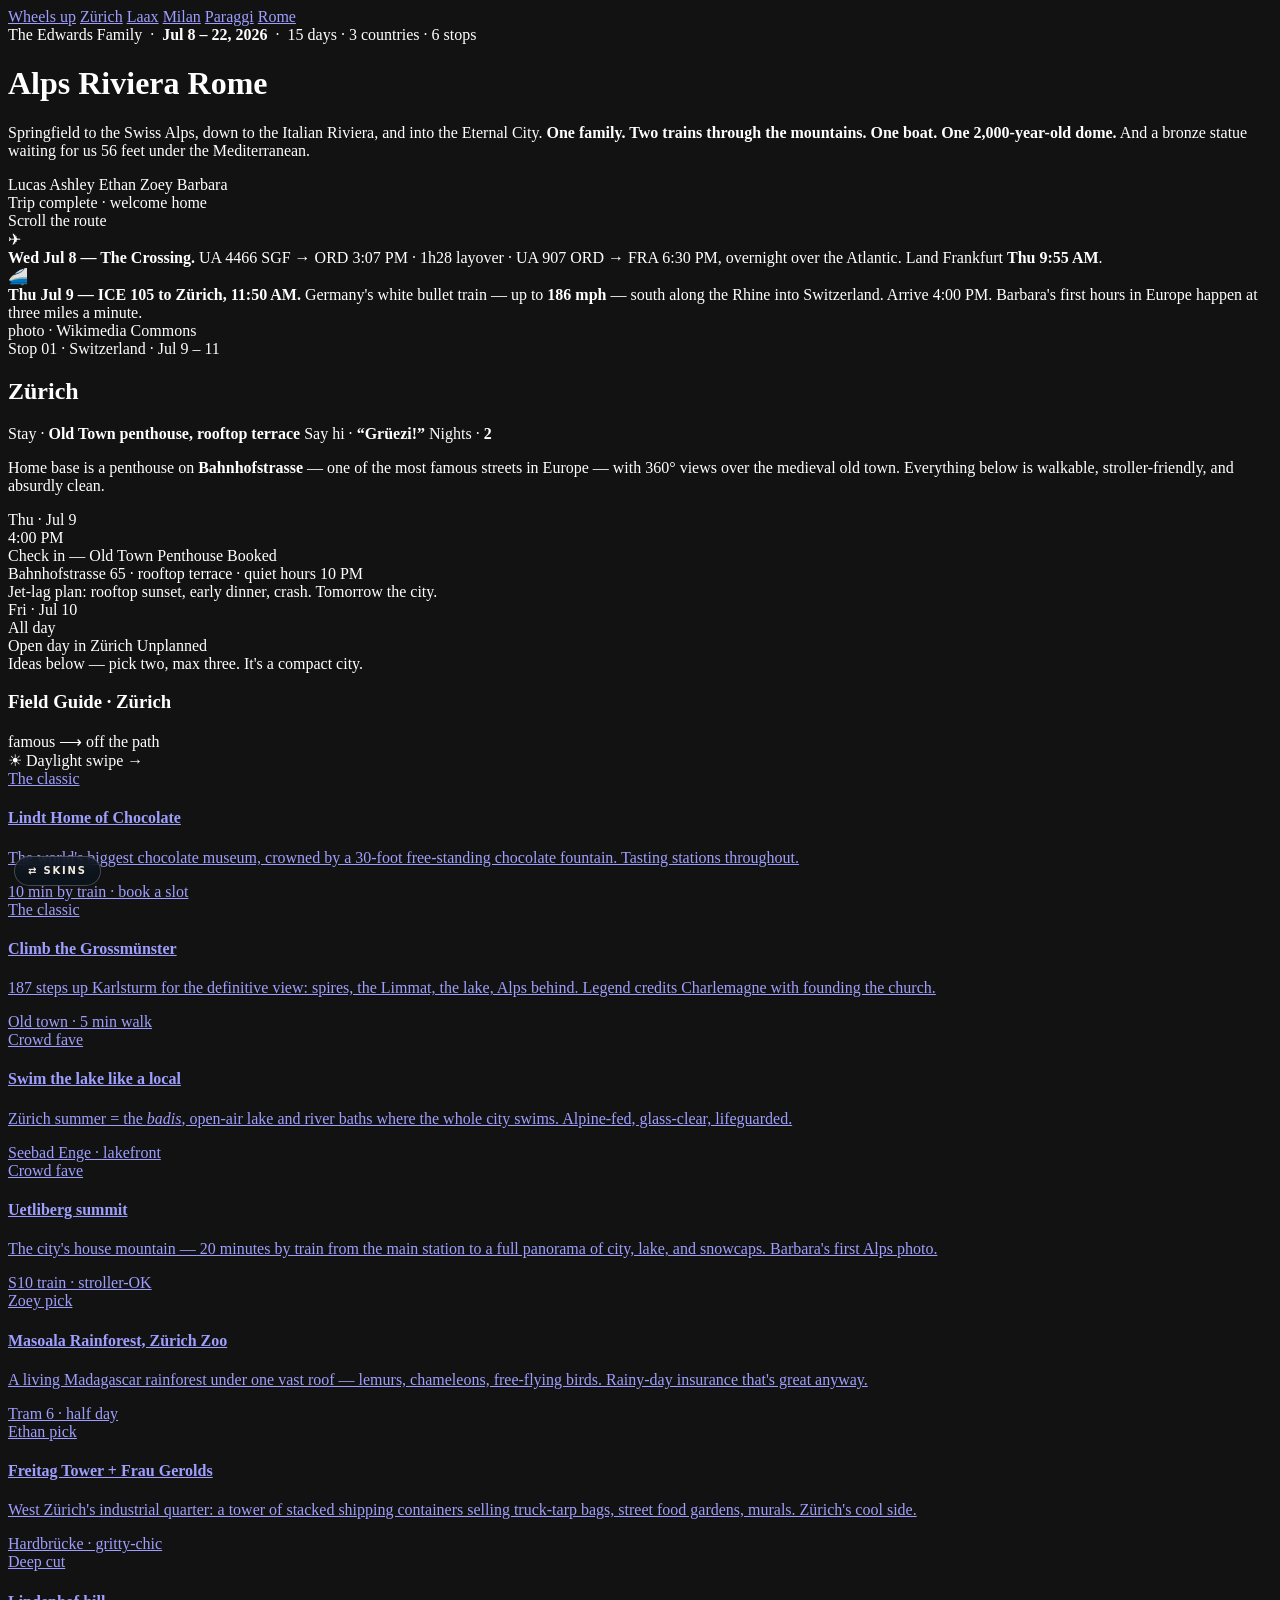
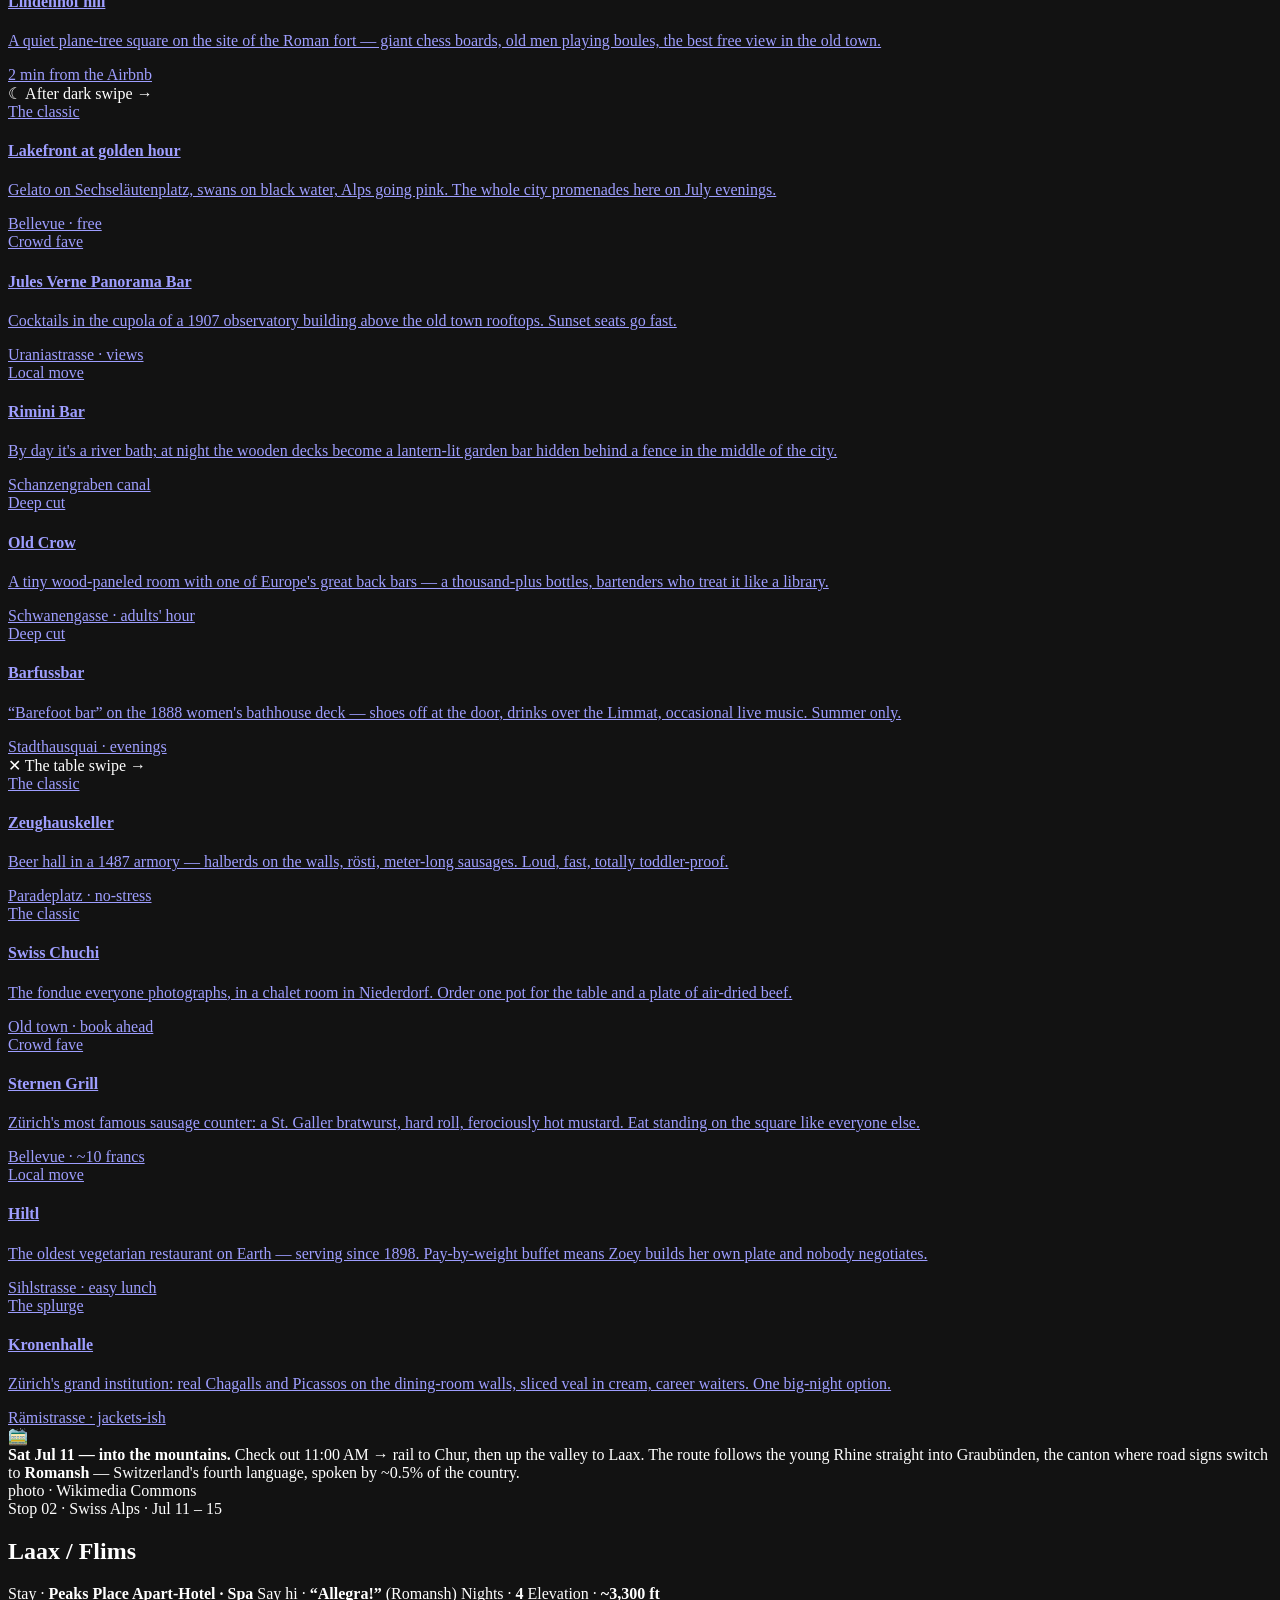
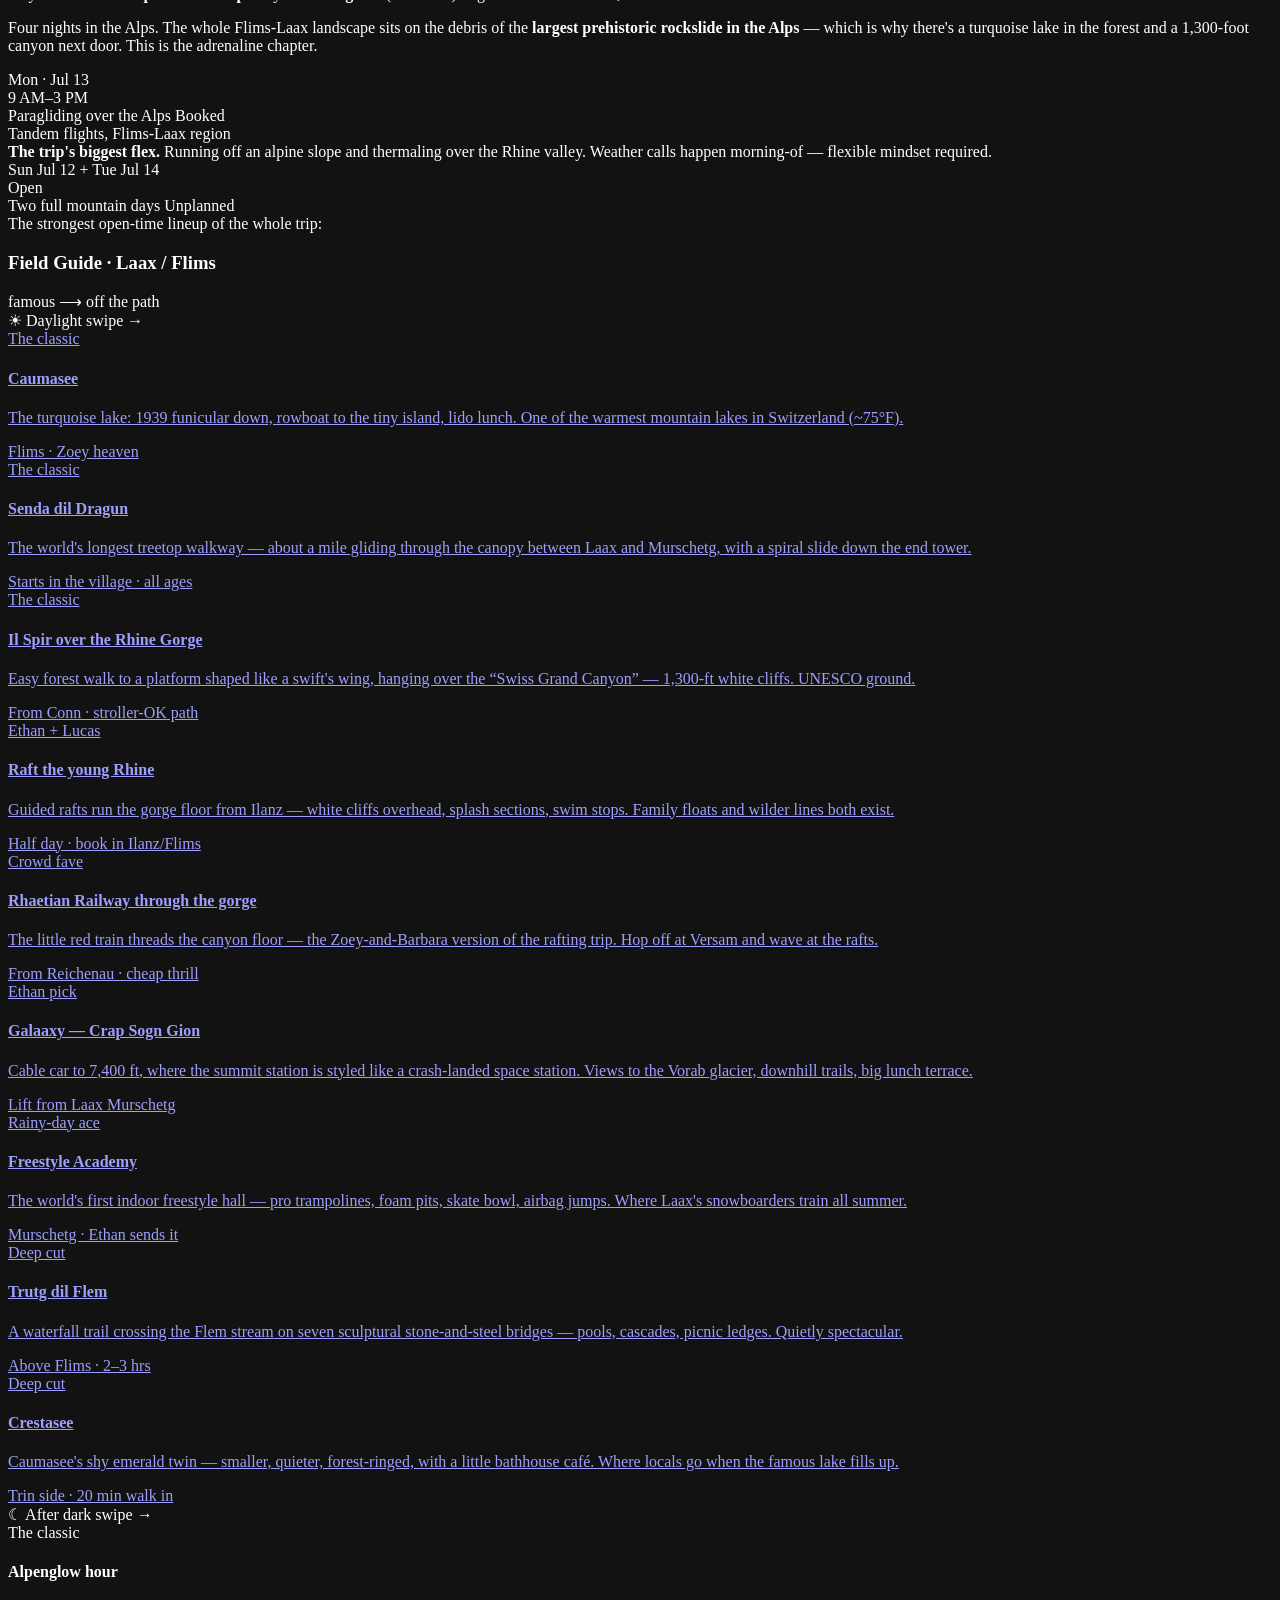
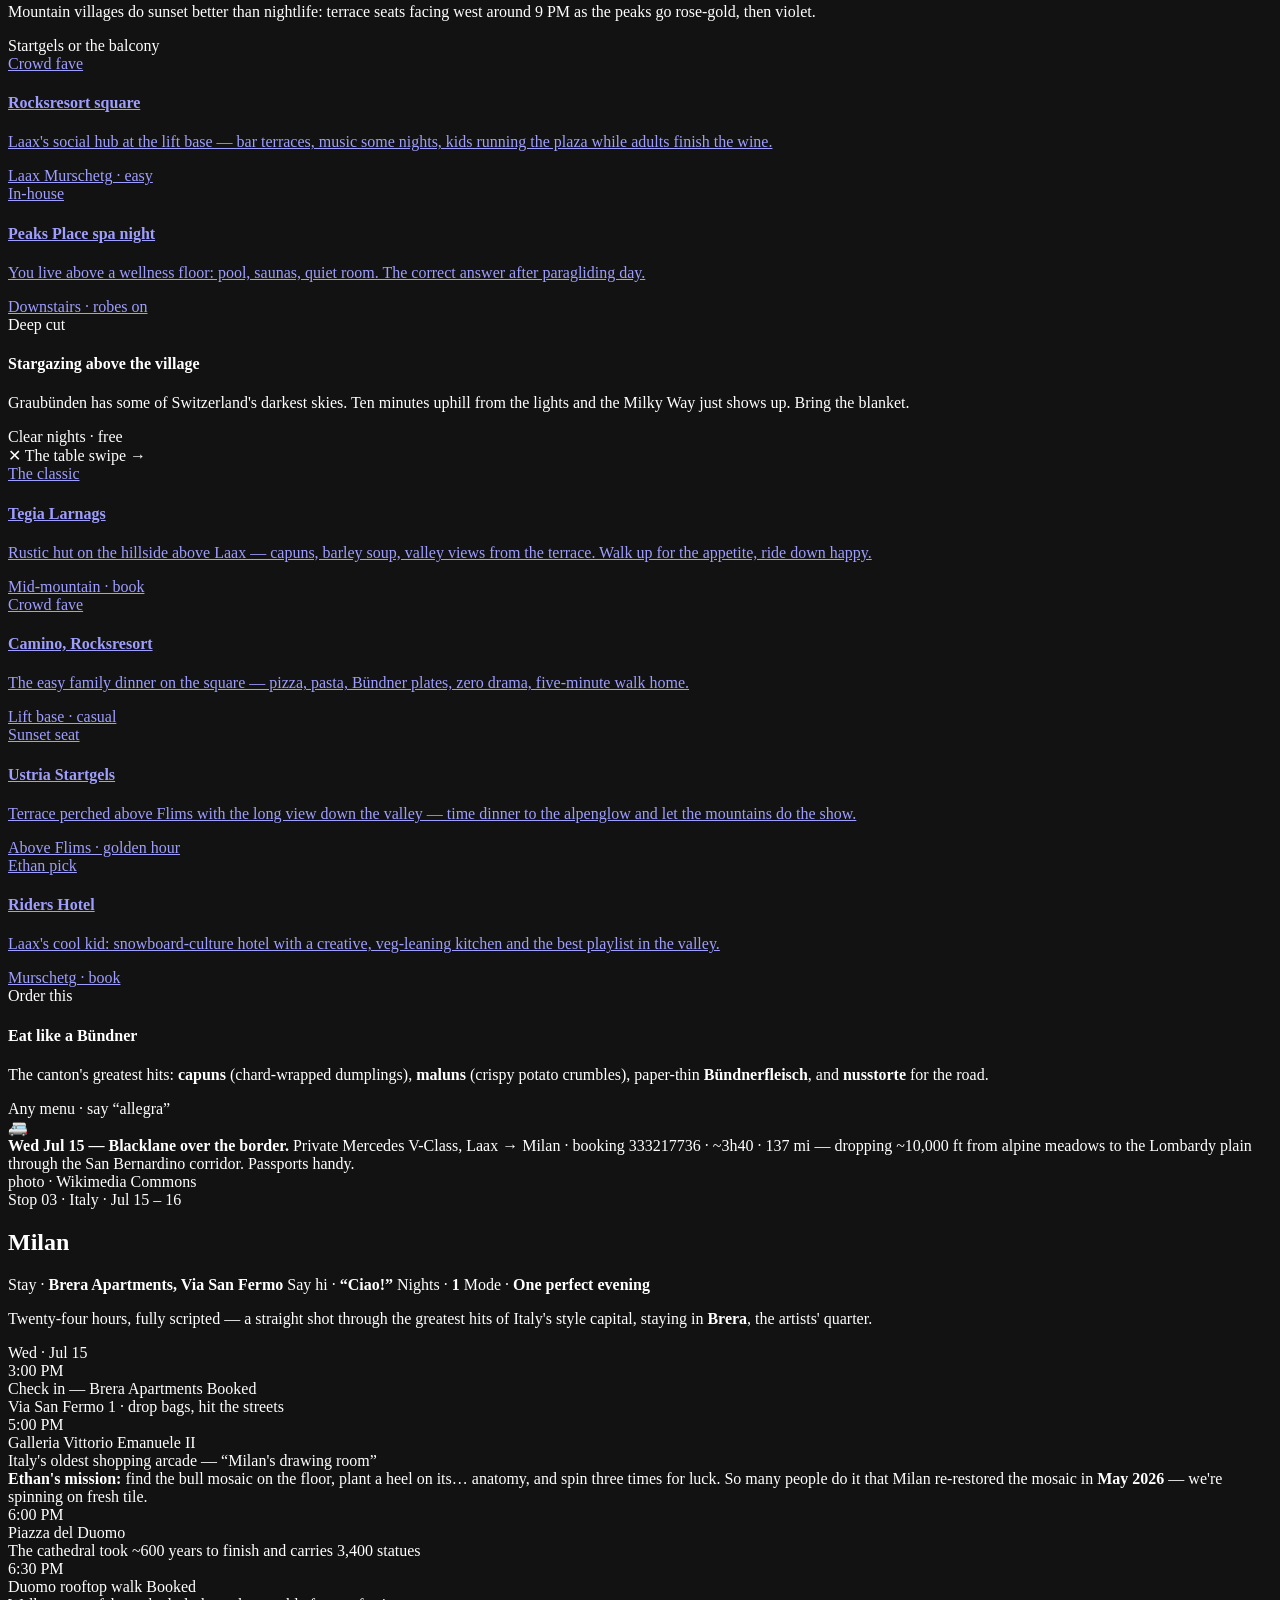
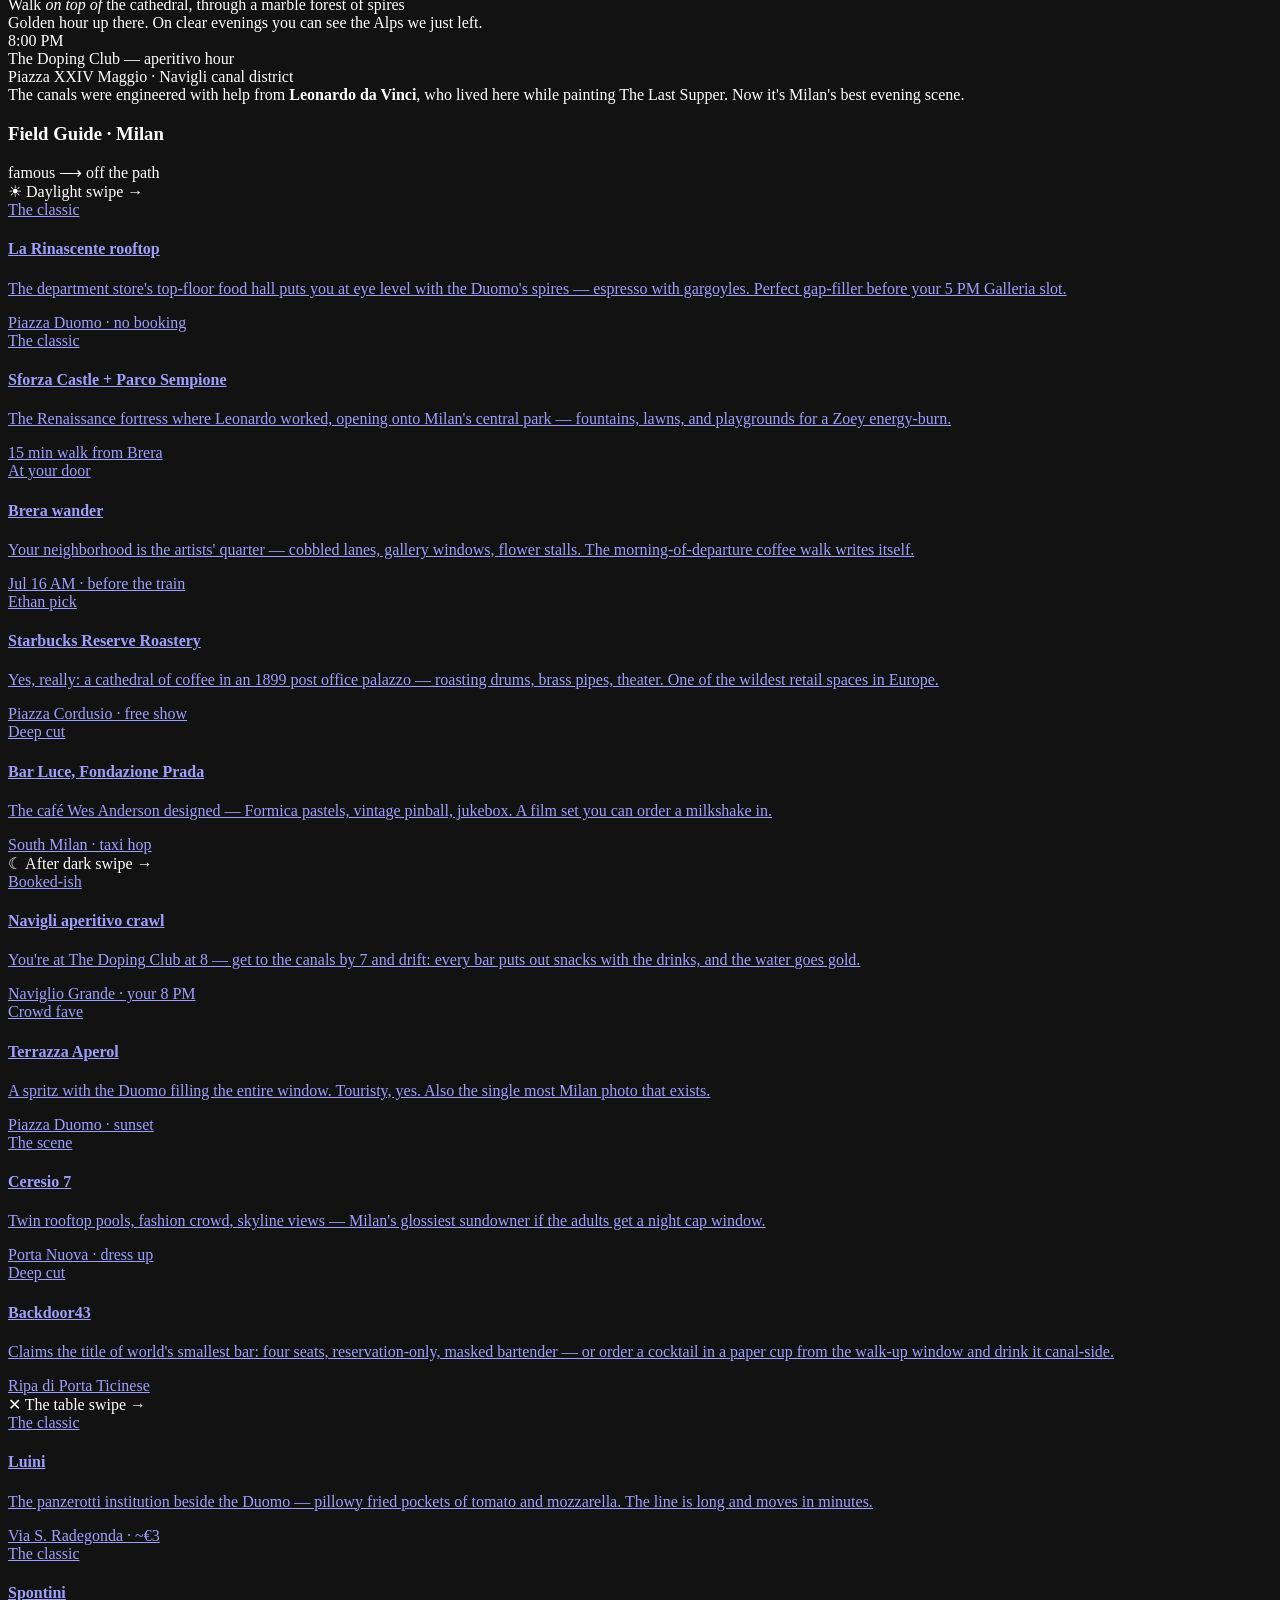
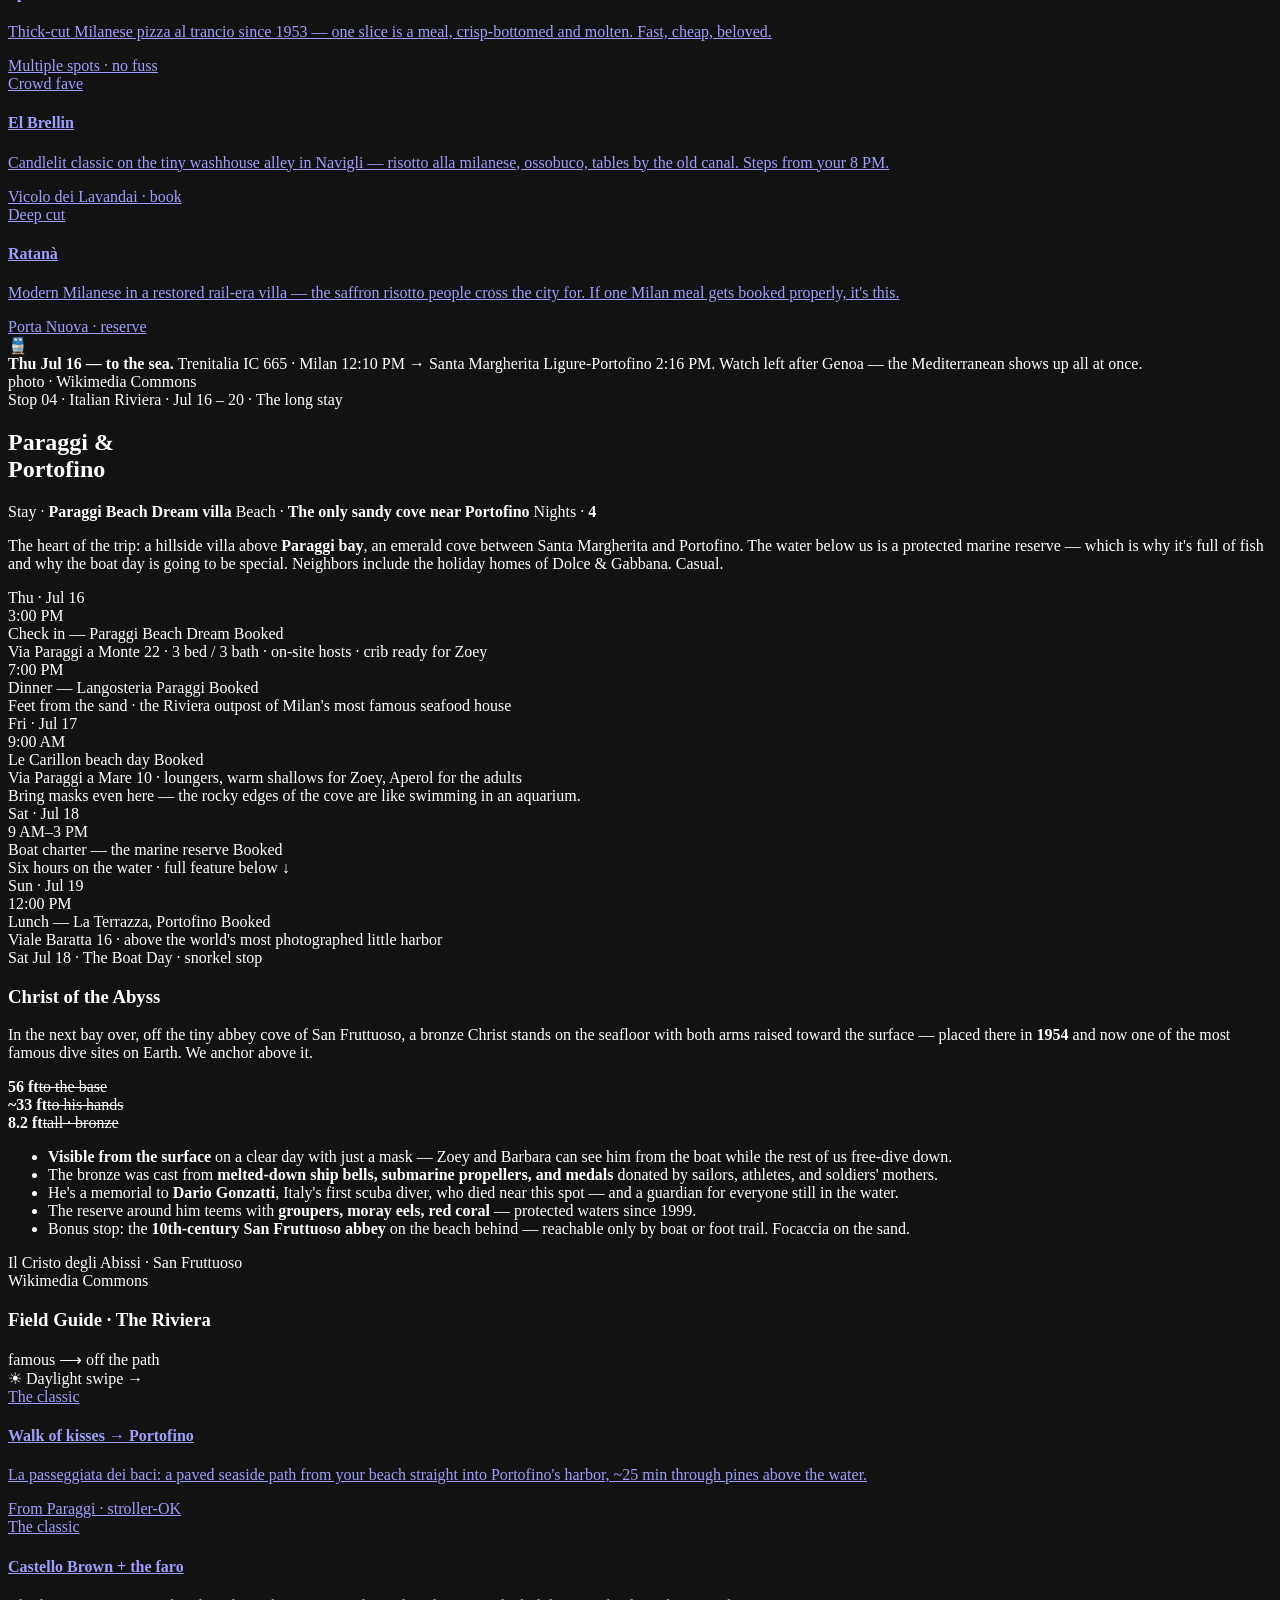
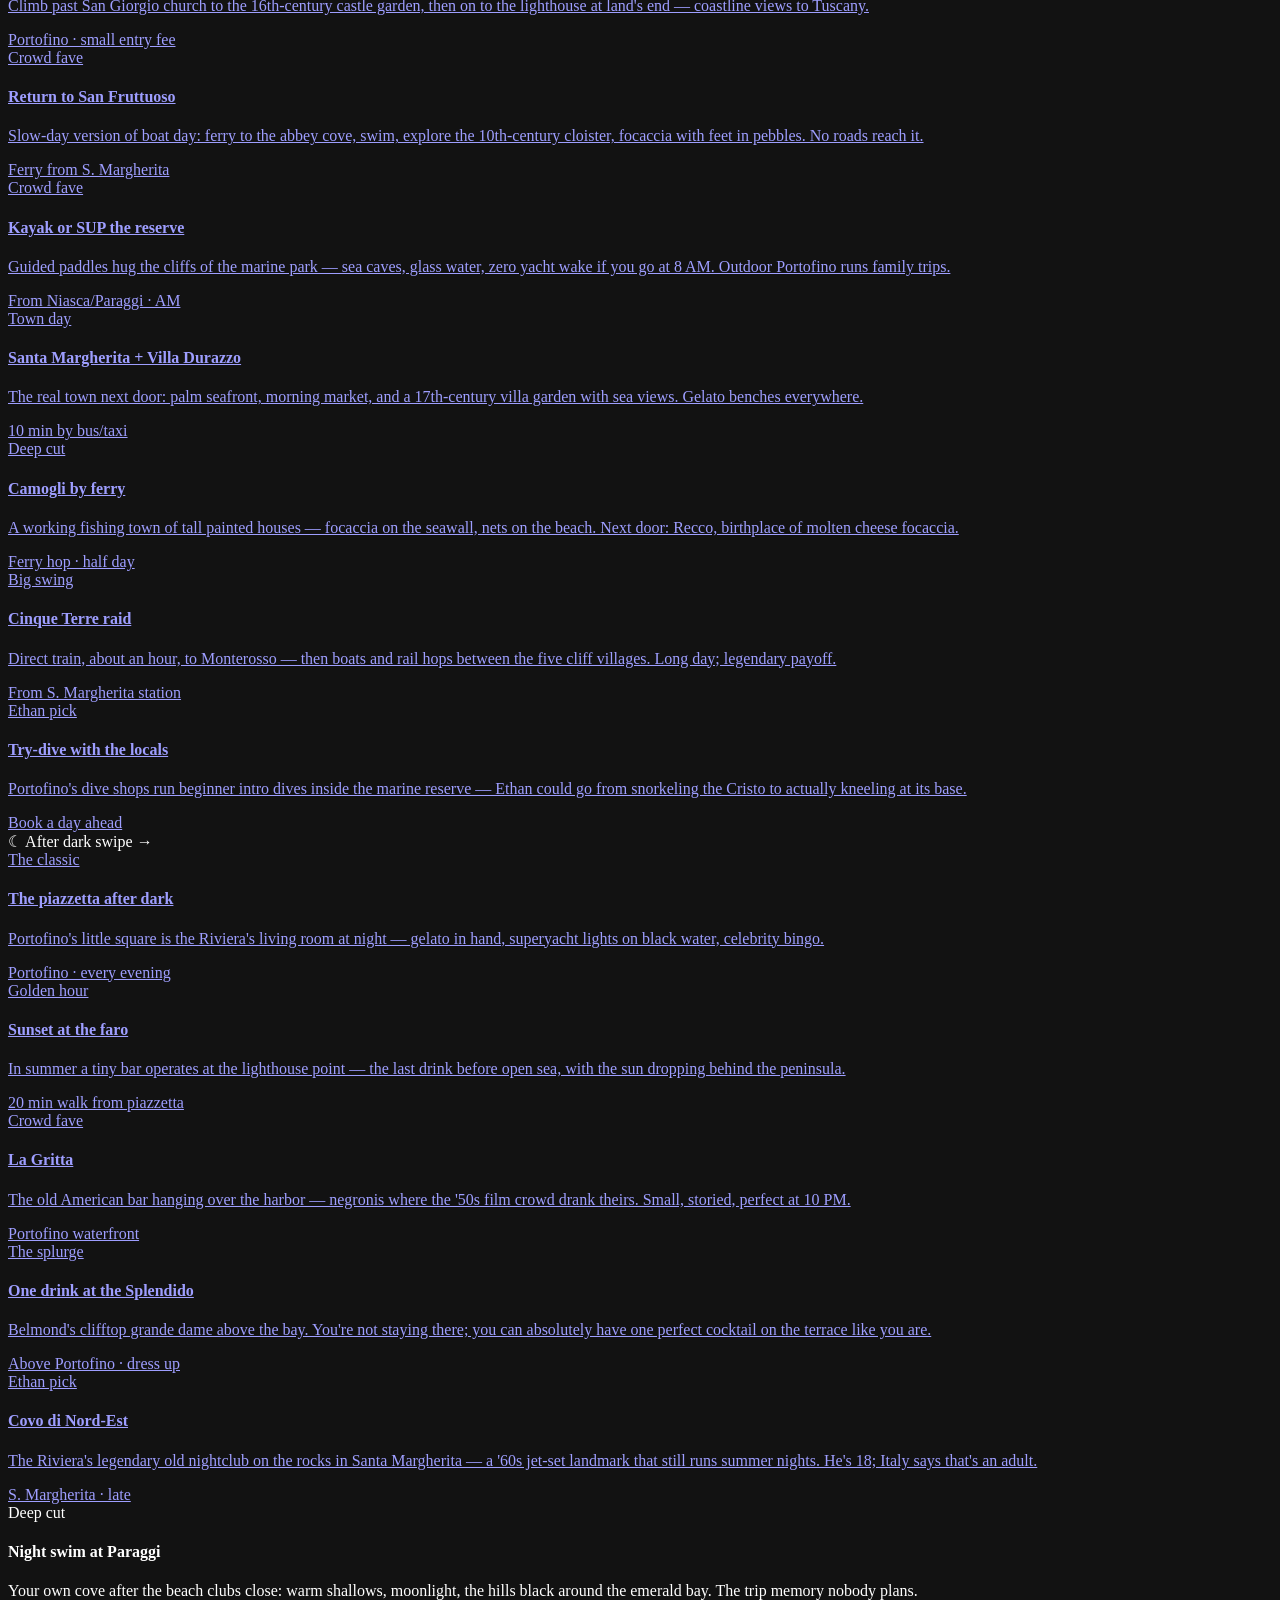
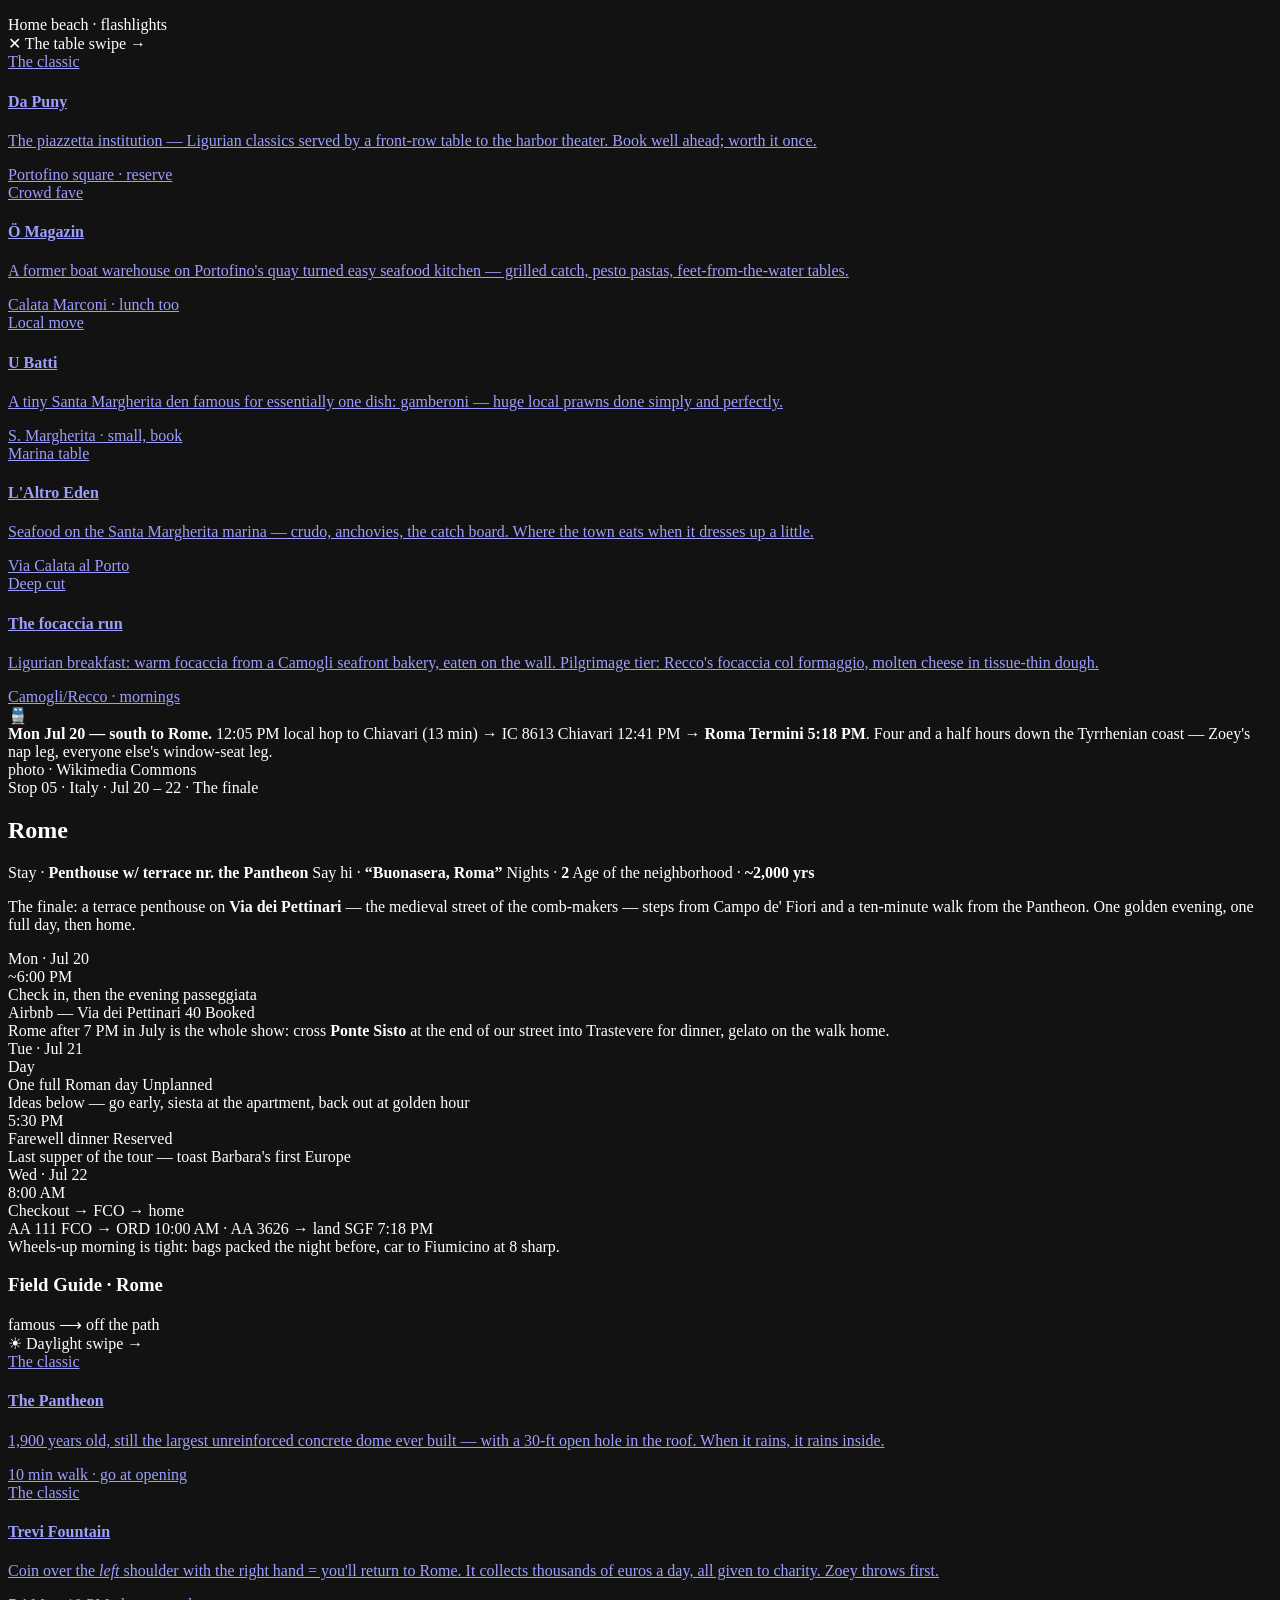
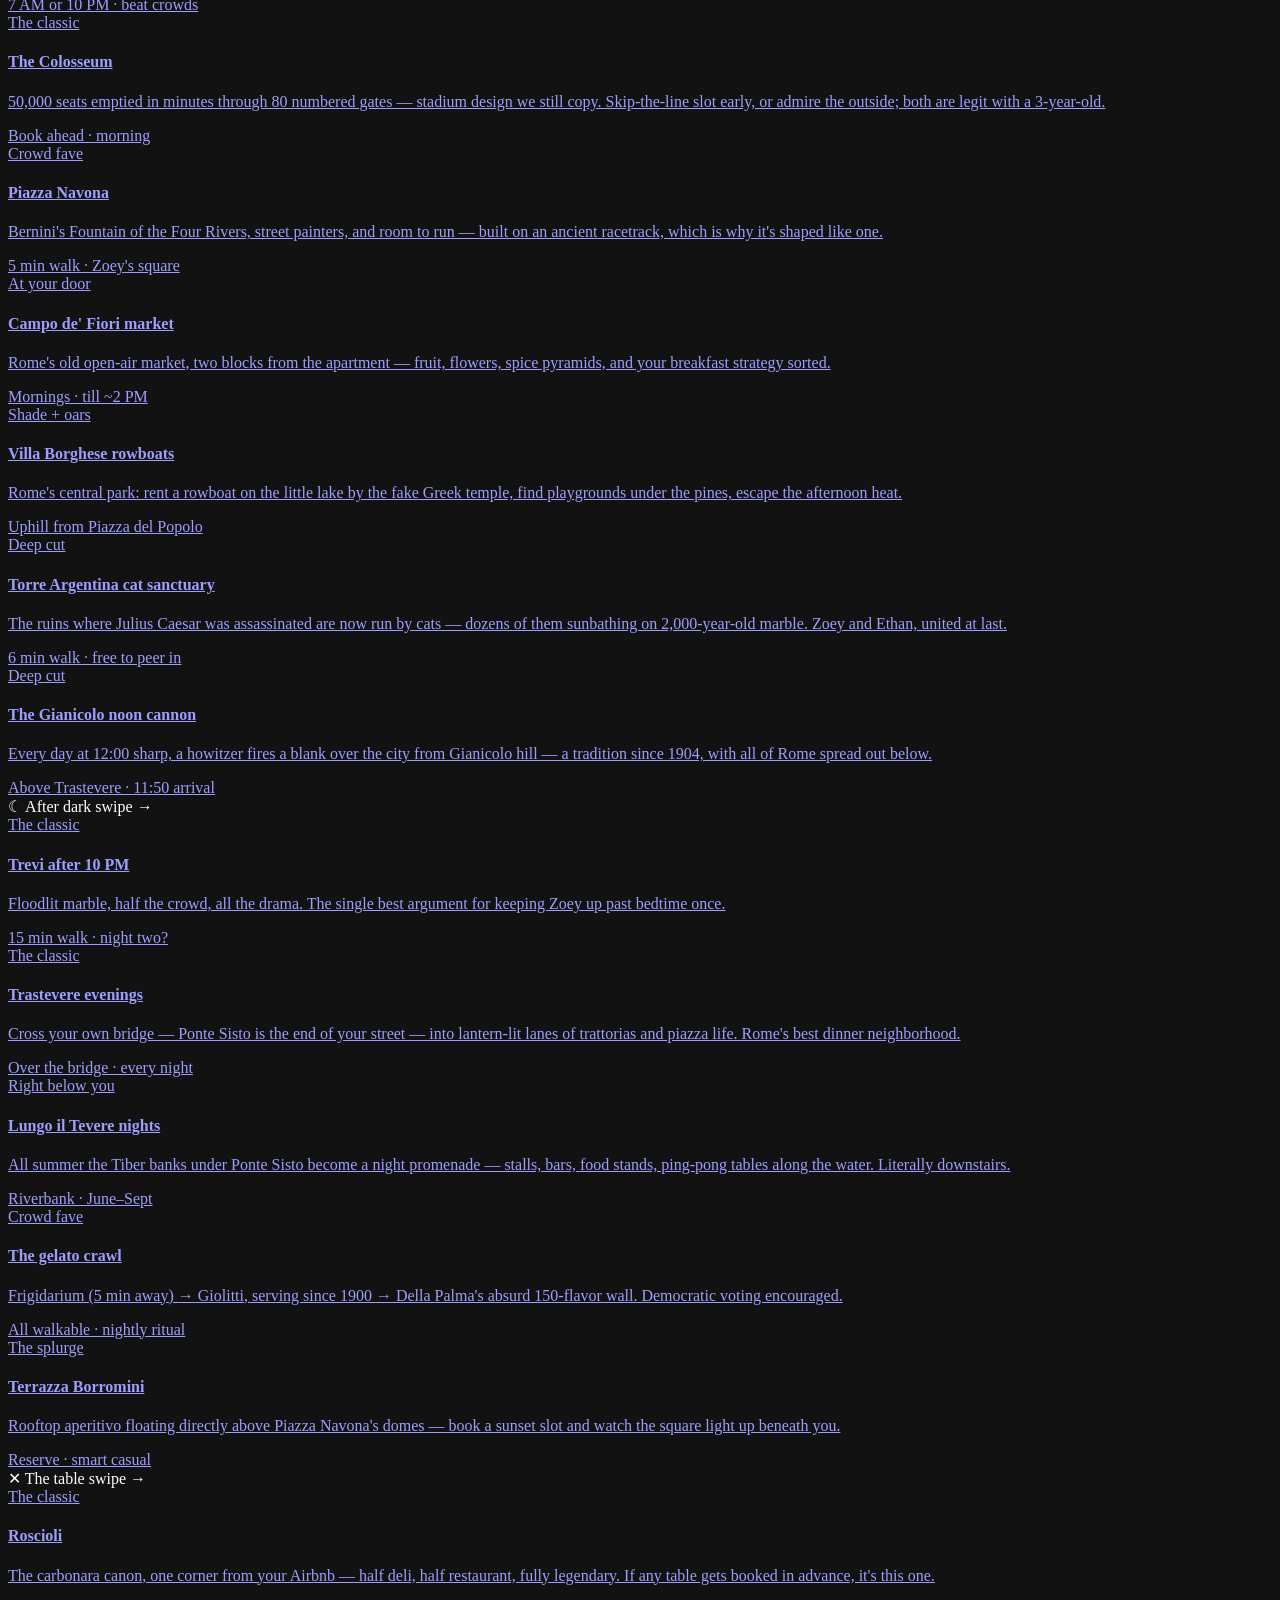
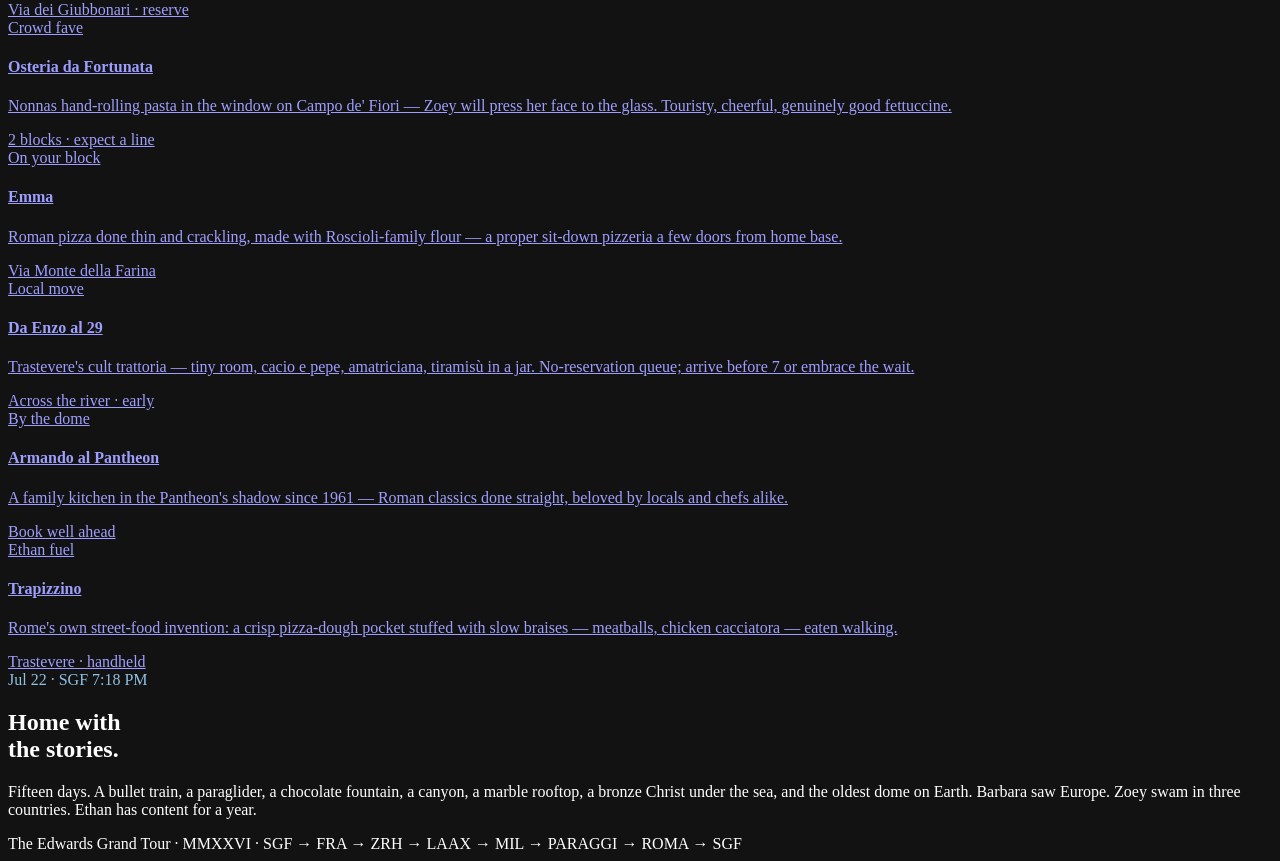
==== commit 70305416: "Skin system: index.html" ====
--- a/index.html
+++ b/index.html
@@ -3,198 +3,16 @@
 <head>
 <meta charset="UTF-8">
 <meta name="viewport" content="width=device-width, initial-scale=1.0, viewport-fit=cover">
-<meta name="color-scheme" content="light">
-<meta name="theme-color" content="#F4EFE3">
+<meta name="color-scheme" content="dark">
+<meta name="theme-color" content="#07101A">
 <title>The Edwards Grand Tour · Alps → Riviera → Rome</title>
 <link rel="preconnect" href="https://fonts.googleapis.com">
-<link href="https://fonts.googleapis.com/css2?family=Bodoni+Moda:ital,opsz,wght@0,6..96,400..900;1,6..96,400..900&family=Archivo:ital,wght@0,400..800;1,400..700&display=swap" rel="stylesheet">
-<style>
-:root{
-  --paper:#F4EFE3;           /* ecru poster paper */
-  --paper-2:#EDE6D6;
-  --ink:#1F2C3A;             /* Mediterranean navy */
-  --ink-soft:#5C6673;
-  --line:#D6CCB8;            /* hairline on paper */
-  --accent:#2E6E8E;          /* shifts per region */
-  --card:#FBF8F0;
-  --sea:#0A2436;             /* boat-day deep */
-  --radius:10px;
-}
-*{margin:0;padding:0;box-sizing:border-box;-webkit-tap-highlight-color:transparent}
-html{scroll-behavior:smooth;background:#F4EFE3;color-scheme:light}
-#bgfix{position:fixed;inset:0;z-index:-50;background:#F4EFE3;pointer-events:none}
-body{font-family:'Archivo',system-ui,sans-serif;background:var(--paper);color:var(--ink);line-height:1.55;overflow-x:hidden}
-::selection{background:var(--accent);color:var(--paper)}
-img{display:block}
-
-/* awning stripe motif */
-.stripes{height:12px;background:repeating-linear-gradient(90deg,var(--accent) 0 30px,transparent 30px 60px);opacity:.9;transition:background .8s ease}
-
-/* ---------- top progress ---------- */
-#progress{position:fixed;top:0;left:0;height:3px;width:0;background:var(--accent);z-index:100;transition:background .8s ease}
-
-/* ---------- route rail ---------- */
-#rail{position:fixed;right:22px;top:50%;transform:translateY(-50%);z-index:90;display:flex;flex-direction:column;gap:2px;align-items:flex-end}
-#rail a{display:flex;align-items:center;gap:10px;text-decoration:none;color:var(--ink-soft);font-size:10px;font-weight:600;letter-spacing:.18em;text-transform:uppercase;padding:5px 0;transition:color .3s}
-#rail a .dot{width:9px;height:9px;border-radius:50%;border:1.5px solid var(--ink-soft);background:var(--paper);transition:all .3s;flex-shrink:0}
-#rail a .lbl{opacity:0;transform:translateX(6px);transition:all .3s}
-#rail a:hover .lbl{opacity:1;transform:none}
-#rail a.on{color:var(--accent)}
-#rail a.on .dot{background:var(--accent);border-color:var(--accent)}
-#rail a.on .lbl{opacity:1;transform:none}
-@media(max-width:900px){#rail{display:none}}
-
-/* ---------- hero: the poster ---------- */
-.hero{min-height:100svh;display:flex;flex-direction:column;justify-content:center;padding:56px min(7vw,90px) 70px;position:relative;isolation:isolate}
-.hero::before{content:"";position:absolute;inset:18px;border:1px solid var(--ink);outline:1px solid var(--ink);outline-offset:3px;pointer-events:none;opacity:.55}
-.hero::after{content:"";position:absolute;left:18px;right:18px;bottom:18px;height:12px;background:repeating-linear-gradient(90deg,var(--accent) 0 30px,transparent 30px 60px);transition:background .8s ease}
-.eyebrow{font-size:clamp(10px,1.2vw,12px);font-weight:600;letter-spacing:.3em;text-transform:uppercase;color:var(--ink-soft);margin-bottom:26px}
-.eyebrow b{color:var(--accent);font-weight:700;transition:color .8s ease}
-h1{font-family:'Bodoni Moda',serif;font-weight:800;font-size:clamp(46px,8.6vw,120px);line-height:.96;letter-spacing:.005em;text-transform:uppercase}
-h1 .l2{display:block;font-style:italic;font-weight:500;color:var(--accent);transition:color .8s ease}
-h1 .l3{display:block}
-.hero-sub{margin-top:30px;max-width:620px;font-size:clamp(15px,1.6vw,18px);color:var(--ink-soft)}
-.hero-sub strong{color:var(--ink);font-weight:600}
-.crew{display:flex;flex-wrap:wrap;gap:10px;margin-top:30px}
-.crew span{font-size:11px;font-weight:600;letter-spacing:.14em;text-transform:uppercase;padding:8px 16px;border:1px solid var(--ink);border-radius:3px;background:var(--card);color:var(--ink);box-shadow:2px 2px 0 var(--line)}
-#livebadge{display:inline-flex;align-items:center;gap:9px;margin-top:36px;font-size:11px;font-weight:700;letter-spacing:.2em;text-transform:uppercase;color:var(--paper);background:var(--accent);border-radius:3px;padding:10px 16px;width:max-content;transition:background .8s ease}
-#livebadge .pulse{width:7px;height:7px;border-radius:50%;background:var(--paper);animation:pulse 1.6s infinite}
-@keyframes pulse{0%,100%{opacity:1;transform:scale(1)}50%{opacity:.35;transform:scale(.75)}}
-.scrollcue{position:absolute;bottom:44px;left:min(7vw,90px);font-size:10px;font-weight:600;letter-spacing:.24em;text-transform:uppercase;color:var(--ink-soft);display:flex;align-items:center;gap:10px}
-.scrollcue::after{content:"";width:1px;height:34px;background:linear-gradient(var(--ink-soft),transparent);animation:drip 2s infinite}
-@keyframes drip{0%{transform:scaleY(0);transform-origin:top}50%{transform:scaleY(1);transform-origin:top}51%{transform-origin:bottom}100%{transform:scaleY(0);transform-origin:bottom}}
-
-/* ---------- region sections: framed travel posters ---------- */
-section.region{padding:26px 0 30px;position:relative}
-.region-hero{position:relative;min-height:62svh;display:flex;align-items:flex-end;isolation:isolate;overflow:hidden;margin:0 min(4vw,44px);border:1px solid var(--ink);box-shadow:0 0 0 5px var(--paper),0 0 0 6px var(--ink)}
-.region-hero img{position:absolute;inset:0;width:100%;height:100%;object-fit:cover;z-index:-2;opacity:0;transition:opacity 1s ease;filter:saturate(.94) sepia(.06)}
-.region-hero img.loaded{opacity:1}
-.region-hero::after{content:"";position:absolute;inset:0;z-index:-1;background:linear-gradient(180deg,rgba(20,30,42,.30) 0%,rgba(20,30,42,.05) 45%,rgba(20,30,42,.78) 100%)}
-.region-hero .inner{padding:110px min(5vw,64px) 30px;width:100%}
-.kicker{font-size:11px;font-weight:700;letter-spacing:.3em;text-transform:uppercase;color:#F4EFE3;margin-bottom:10px;text-shadow:0 1px 8px rgba(0,0,0,.5)}
-h2{font-family:'Bodoni Moda',serif;font-weight:800;font-style:italic;font-size:clamp(38px,6.2vw,84px);line-height:1;color:#F7F2E6;text-shadow:0 2px 24px rgba(0,0,0,.5)}
-.region-stats{display:flex;flex-wrap:wrap;gap:9px;margin-top:18px}
-.region-stats span{font-size:10.5px;font-weight:600;letter-spacing:.1em;text-transform:uppercase;background:var(--paper);color:var(--ink);border:1px solid var(--ink);padding:7px 12px;border-radius:2px;box-shadow:2px 2px 0 rgba(0,0,0,.35)}
-.region-stats b{color:var(--accent);font-weight:700;transition:color .8s ease}
-.photocredit{position:absolute;bottom:10px;right:14px;font-size:9px;letter-spacing:.06em;color:rgba(244,239,227,.65);z-index:1}
-
-.region-body{padding:40px min(7vw,90px) 10px;max-width:1180px}
-.lede{font-size:clamp(15px,1.5vw,17.5px);color:var(--ink-soft);max-width:680px;margin-bottom:38px}
-.lede strong{color:var(--ink);font-weight:600}
-.lede::first-letter{font-family:'Bodoni Moda',serif;font-weight:700;font-size:3.1em;float:left;line-height:.82;padding:4px 10px 0 0;color:var(--accent);transition:color .8s ease}
-
-/* ---------- timeline: ticket stubs ---------- */
-.timeline{position:relative;padding-left:34px}
-.timeline::before{content:"";position:absolute;left:8px;top:6px;bottom:6px;width:0;border-left:1px dashed var(--ink-soft);opacity:.5}
-.day{margin-bottom:34px}
-.day-tag{display:inline-flex;align-items:center;gap:10px;position:relative;margin-bottom:14px;margin-left:-34px;background:var(--card);border:1px solid var(--ink);border-radius:3px;padding:7px 14px 7px 9px;box-shadow:2px 2px 0 var(--line)}
-.day-tag .node{width:12px;height:12px;border-radius:50%;background:var(--paper);border:1.5px solid var(--ink);display:grid;place-items:center}
-.day-tag .node i{width:4px;height:4px;border-radius:50%;background:var(--accent);transition:background .8s ease}
-.day-tag .dt{font-weight:700;font-size:12px;letter-spacing:.14em;text-transform:uppercase}
-.day-tag .today{font-size:9px;font-weight:800;letter-spacing:.18em;padding:4px 9px;border-radius:2px;background:var(--accent);color:var(--paper);text-transform:uppercase;transition:background .8s ease}
-.ev{display:grid;grid-template-columns:86px 1fr;gap:14px;padding:13px 0;border-bottom:1px dashed var(--line)}
-.ev:last-child{border-bottom:0}
-.ev .t{font-size:11px;font-weight:700;letter-spacing:.08em;color:var(--accent);padding-top:3px;transition:color .8s ease}
-.ev .title{font-weight:700;font-size:15.5px}
-.ev .sub{color:var(--ink-soft);font-size:13.5px;margin-top:2px}
-.ev .fact{margin-top:8px;font-size:13px;color:var(--ink-soft);border-left:2px solid var(--accent);padding:2px 0 2px 12px;transition:border-color .8s ease}
-.ev .fact b{color:var(--ink);font-weight:700}
-.pill{display:inline-block;font-size:9px;font-weight:700;letter-spacing:.14em;text-transform:uppercase;border:1px solid var(--line);border-radius:2px;padding:3px 8px;margin-left:8px;color:var(--ink-soft);vertical-align:middle;background:var(--card)}
-.pill.conf{border-color:#3E7D5C;color:#2E6B4C;background:#EAF2EA}
-
-/* ---------- field guide: horizontal shelves ---------- */
-.guide{margin:50px 0 8px}
-.guide-head{display:flex;flex-wrap:wrap;align-items:baseline;justify-content:space-between;gap:10px 18px;margin-bottom:0}
-.guide-head h3{font-family:'Bodoni Moda',serif;font-style:italic;font-weight:700;font-size:clamp(20px,2.5vw,27px)}
-.axis{font-size:9.5px;font-weight:600;letter-spacing:.2em;text-transform:uppercase;color:var(--ink-soft);display:flex;align-items:center;gap:8px}
-.axis::before{content:"";width:46px;height:1px;background:linear-gradient(90deg,var(--accent),transparent)}
-.shelf{margin-top:26px}
-.shelf-tag{display:flex;align-items:center;gap:12px;font-size:10.5px;font-weight:800;letter-spacing:.26em;text-transform:uppercase;color:var(--accent);margin-bottom:12px;transition:color .8s ease}
-.shelf-tag::after{content:"";flex:1;height:5px;background:repeating-linear-gradient(90deg,currentColor 0 14px,transparent 14px 28px);opacity:.35}
-.shelf-tag .swipe{color:var(--ink-soft);letter-spacing:.1em;font-size:9px;font-weight:600}
-.row{display:flex;gap:14px;overflow-x:auto;scroll-snap-type:x proximity;padding:4px 2px 14px;scrollbar-width:thin;scrollbar-color:var(--line) transparent}
-.row::-webkit-scrollbar{height:5px}
-.row::-webkit-scrollbar-track{background:transparent}
-.row::-webkit-scrollbar-thumb{background:var(--line);border-radius:99px}
-.gc{min-width:250px;max-width:250px;scroll-snap-align:start;border:1px solid var(--ink);background:var(--card);border-radius:6px;overflow:hidden;display:flex;flex-direction:column;transition:transform .3s ease,box-shadow .3s ease;box-shadow:2px 2px 0 var(--line)}
-.gc:hover{transform:translateY(-4px);box-shadow:3px 5px 0 var(--line)}
-a.gc{color:inherit;text-decoration:none;cursor:pointer}
-a.gc h4::after{content:" ↗";color:var(--accent);font-size:.8em;font-weight:400;opacity:.9;transition:color .8s ease}
-.gc .ph{aspect-ratio:16/9;overflow:hidden;position:relative;background:repeating-linear-gradient(135deg,var(--paper-2) 0 14px,var(--card) 14px 28px);border-bottom:1px solid var(--ink)}
-.gc .ph img{width:100%;height:100%;object-fit:cover;opacity:0;transition:opacity .8s ease;filter:saturate(.94) sepia(.05)}
-.gc .ph img.loaded{opacity:1}
-.gc .bd{padding:13px 15px 15px;display:flex;flex-direction:column;gap:7px;flex:1}
-.fame{display:flex;align-items:center;gap:2px}
-.fame i{font-style:normal;line-height:1}
-.fame i::before{content:"★";font-size:11px;color:var(--line)}
-.fame i.on::before{color:var(--accent);transition:color .8s ease}
-.fame span{font-size:8.5px;font-weight:700;letter-spacing:.2em;text-transform:uppercase;color:var(--ink-soft);margin-left:7px}
-.gc h4{font-family:'Bodoni Moda',serif;font-weight:700;font-size:17px;line-height:1.2}
-.gc p{font-size:12.5px;color:var(--ink-soft);flex:1;line-height:1.5}
-.gc .mt{font-size:9.5px;font-weight:700;letter-spacing:.08em;text-transform:uppercase;color:var(--accent);transition:color .8s ease}
-
-/* ---------- boat day feature: the deep ---------- */
-.feature{margin:52px 0 8px;border-radius:8px;overflow:hidden;position:relative;border:1px solid var(--ink);box-shadow:3px 3px 0 var(--line);
-  background:
-    radial-gradient(70% 90% at 20% 0%, rgba(24,120,150,.35), transparent 65%),
-    radial-gradient(60% 80% at 90% 100%, rgba(8,60,90,.55), transparent 60%),
-    linear-gradient(180deg,#0A2436,#061523)}
-.feature .grid{display:grid;grid-template-columns:1.15fr .85fr;gap:0}
-@media(max-width:820px){.feature .grid{grid-template-columns:1fr}}
-.feature .txt{padding:clamp(26px,4vw,48px)}
-.feature .kick{font-size:10.5px;font-weight:800;letter-spacing:.3em;text-transform:uppercase;color:#5FD3DE;margin-bottom:12px}
-.feature h3{font-family:'Bodoni Moda',serif;font-size:clamp(26px,3.6vw,42px);font-weight:800;font-style:italic;line-height:1.03;margin-bottom:16px;color:#F4EFE3}
-.feature h3 span{color:#5FD3DE}
-.feature p{color:#B7CDD6;font-size:14.5px;max-width:520px}
-.depth{display:flex;gap:22px;margin:22px 0}
-.depth div b{display:block;font-family:'Bodoni Moda',serif;font-size:clamp(21px,2.6vw,28px);color:#5FD3DE}
-.depth div s{text-decoration:none;font-size:9.5px;font-weight:700;letter-spacing:.16em;text-transform:uppercase;color:#7FA3B0}
-.feature ul{list-style:none;margin-top:6px}
-.feature li{font-size:13.5px;color:#B7CDD6;padding:7px 0 7px 22px;position:relative;border-bottom:1px dashed rgba(95,211,222,.18)}
-.feature li:last-child{border-bottom:0}
-.feature li::before{content:"◦";position:absolute;left:4px;color:#5FD3DE}
-.feature li b{color:#EAF6F8;font-weight:600}
-.feature .ph{position:relative;min-height:320px}
-.feature .ph img{position:absolute;inset:0;width:100%;height:100%;object-fit:cover;opacity:0;transition:opacity 1s}
-.feature .ph img.loaded{opacity:1}
-.feature .ph::after{content:"";position:absolute;inset:0;background:linear-gradient(90deg,#061523 0%,transparent 30%);pointer-events:none}
-@media(max-width:820px){.feature .ph::after{background:linear-gradient(180deg,#061523 0%,transparent 30%)}}
-.feature .cap{position:absolute;bottom:12px;right:14px;font-size:9px;color:rgba(234,246,248,.55);z-index:2;text-align:right}
-
-/* ---------- transfer strips: rail tickets ---------- */
-.transfer{display:flex;align-items:center;gap:16px;margin:14px min(7vw,90px);padding:16px 20px;border:1px solid var(--ink);border-radius:4px;max-width:1000px;background:var(--card);position:relative;box-shadow:2px 2px 0 var(--line)}
-.transfer::before{content:"";position:absolute;left:0;top:0;bottom:0;width:6px;background:repeating-linear-gradient(180deg,var(--accent) 0 10px,transparent 10px 20px);transition:background .8s ease}
-.transfer .icn{font-size:20px;margin-left:6px}
-.transfer .tx{font-size:13.5px;color:var(--ink-soft)}
-.transfer .tx b{color:var(--ink);font-weight:700}
-.transfer .tx .mono{font-weight:700;font-size:12px;letter-spacing:.05em;color:var(--accent);transition:color .8s ease}
-
-/* ---------- footer ---------- */
-footer{padding:90px min(7vw,90px) 80px;text-align:left;position:relative}
-footer .kicker{color:var(--accent);text-shadow:none}
-footer h2{color:var(--ink);text-shadow:none}
-footer .lede{margin-top:14px;margin-bottom:0}
-footer .sig{margin-top:44px;font-size:10px;font-weight:700;letter-spacing:.24em;text-transform:uppercase;color:var(--ink-soft)}
-footer::after{content:"";position:absolute;left:min(7vw,90px);right:min(7vw,90px);bottom:40px;height:12px;background:repeating-linear-gradient(90deg,var(--accent) 0 30px,transparent 30px 60px);transition:background .8s ease}
-
-/* ---------- reveal ---------- */
-.rv{opacity:0;transform:translateY(26px);transition:opacity .7s ease,transform .7s ease}
-.rv.in{opacity:1;transform:none}
-@media(prefers-reduced-motion:reduce){
-  .rv{opacity:1;transform:none;transition:none}
-  html{scroll-behavior:auto}
-  .scrollcue::after,#livebadge .pulse{animation:none}
-}
-@media(max-width:640px){
-  .ev{grid-template-columns:70px 1fr;gap:10px}
-  .region-hero{min-height:52svh;margin:0 10px}
-  .hero::before{inset:10px}
-  .hero::after{left:10px;right:10px;bottom:10px}
-}
-</style>
+<link id="skincss" rel="stylesheet" href="skins/midnight.css">
+<script>(function(){var s=new URLSearchParams(location.search).get('skin');if(s&&/^[a-z]+$/.test(s))document.getElementById('skincss').href='skins/'+s+'.css';})();</script>
+<style>#skinlink{position:fixed;left:14px;bottom:14px;z-index:120;font:600 10px/1 system-ui;letter-spacing:.18em;text-transform:uppercase;color:#F2ECE0;background:rgba(10,20,30,.72);border:1px solid rgba(242,236,224,.25);backdrop-filter:blur(6px);padding:9px 13px;border-radius:999px;text-decoration:none}#skinlink:hover{border-color:#F2ECE0}</style>
 </head>
 <body>
-
+<a id="skinlink" href="skins.html">⇄ Skins</a>
 <div id="bgfix" aria-hidden="true"></div>
 <div id="progress"></div>
 
@@ -208,7 +26,7 @@
 </nav>
 
 <!-- ================= HERO ================= -->
-<header class="hero" id="top" data-accent="#2E6E8E">
+<header class="hero" id="top" data-accent="#7FB8DC">
   <div class="eyebrow">The Edwards Family &nbsp;·&nbsp; <b>Jul 8 – 22, 2026</b> &nbsp;·&nbsp; 15 days · 3 countries · 6 stops</div>
   <h1>
     <span>Alps</span>
@@ -238,7 +56,7 @@
 </div>
 
 <!-- ================= ZURICH ================= -->
-<section class="region" id="zurich" data-accent="#2E6E8E">
+<section class="region" id="zurich" data-accent="#8FC1E3">
   <div class="region-hero">
     <img data-img="1 zurich panorama grossmunster limmat river 2012.jpg" alt="Zürich old town along the Limmat river">
     <div class="photocredit">photo · Wikimedia Commons</div>
@@ -313,7 +131,7 @@
 </div>
 
 <!-- ================= LAAX ================= -->
-<section class="region" id="laax" data-accent="#2F7D5F">
+<section class="region" id="laax" data-accent="#4FC9B0">
   <div class="region-hero">
     <img data-img="Hiking Switzerland Caumasee with Crap Sogn Gion and Vorab.jpg" alt="Turquoise Caumasee lake with the Laax mountains behind">
     <div class="photocredit">photo · Wikimedia Commons</div>
@@ -390,7 +208,7 @@
 </div>
 
 <!-- ================= MILAN ================= -->
-<section class="region" id="milan" data-accent="#B08428">
+<section class="region" id="milan" data-accent="#E2B25B">
   <div class="region-hero">
     <img data-img="Milano, Duomo with Milan Cathedral and Galleria Vittorio Emanuele II, 2016.jpg" alt="Milan Cathedral and the Galleria at Piazza del Duomo">
     <div class="photocredit">photo · Wikimedia Commons</div>
@@ -462,7 +280,7 @@
 </div>
 
 <!-- ================= RIVIERA ================= -->
-<section class="region" id="riviera" data-accent="#0E7D72">
+<section class="region" id="riviera" data-accent="#3FBFA8">
   <div class="region-hero">
     <img data-img="Paraggi Beach Near Portofino Italy 2019.jpg" alt="The emerald cove of Paraggi beach near Portofino">
     <div class="photocredit">photo · Wikimedia Commons</div>
@@ -575,7 +393,7 @@
 </div>
 
 <!-- ================= ROME ================= -->
-<section class="region" id="rome" data-accent="#C0563B">
+<section class="region" id="rome" data-accent="#E7A24B">
   <div class="region-hero">
     <img data-img="Pantheon Rom 1 cropped.jpg" alt="The Pantheon and Piazza della Rotonda in Rome">
     <div class="photocredit">photo · Wikimedia Commons</div>
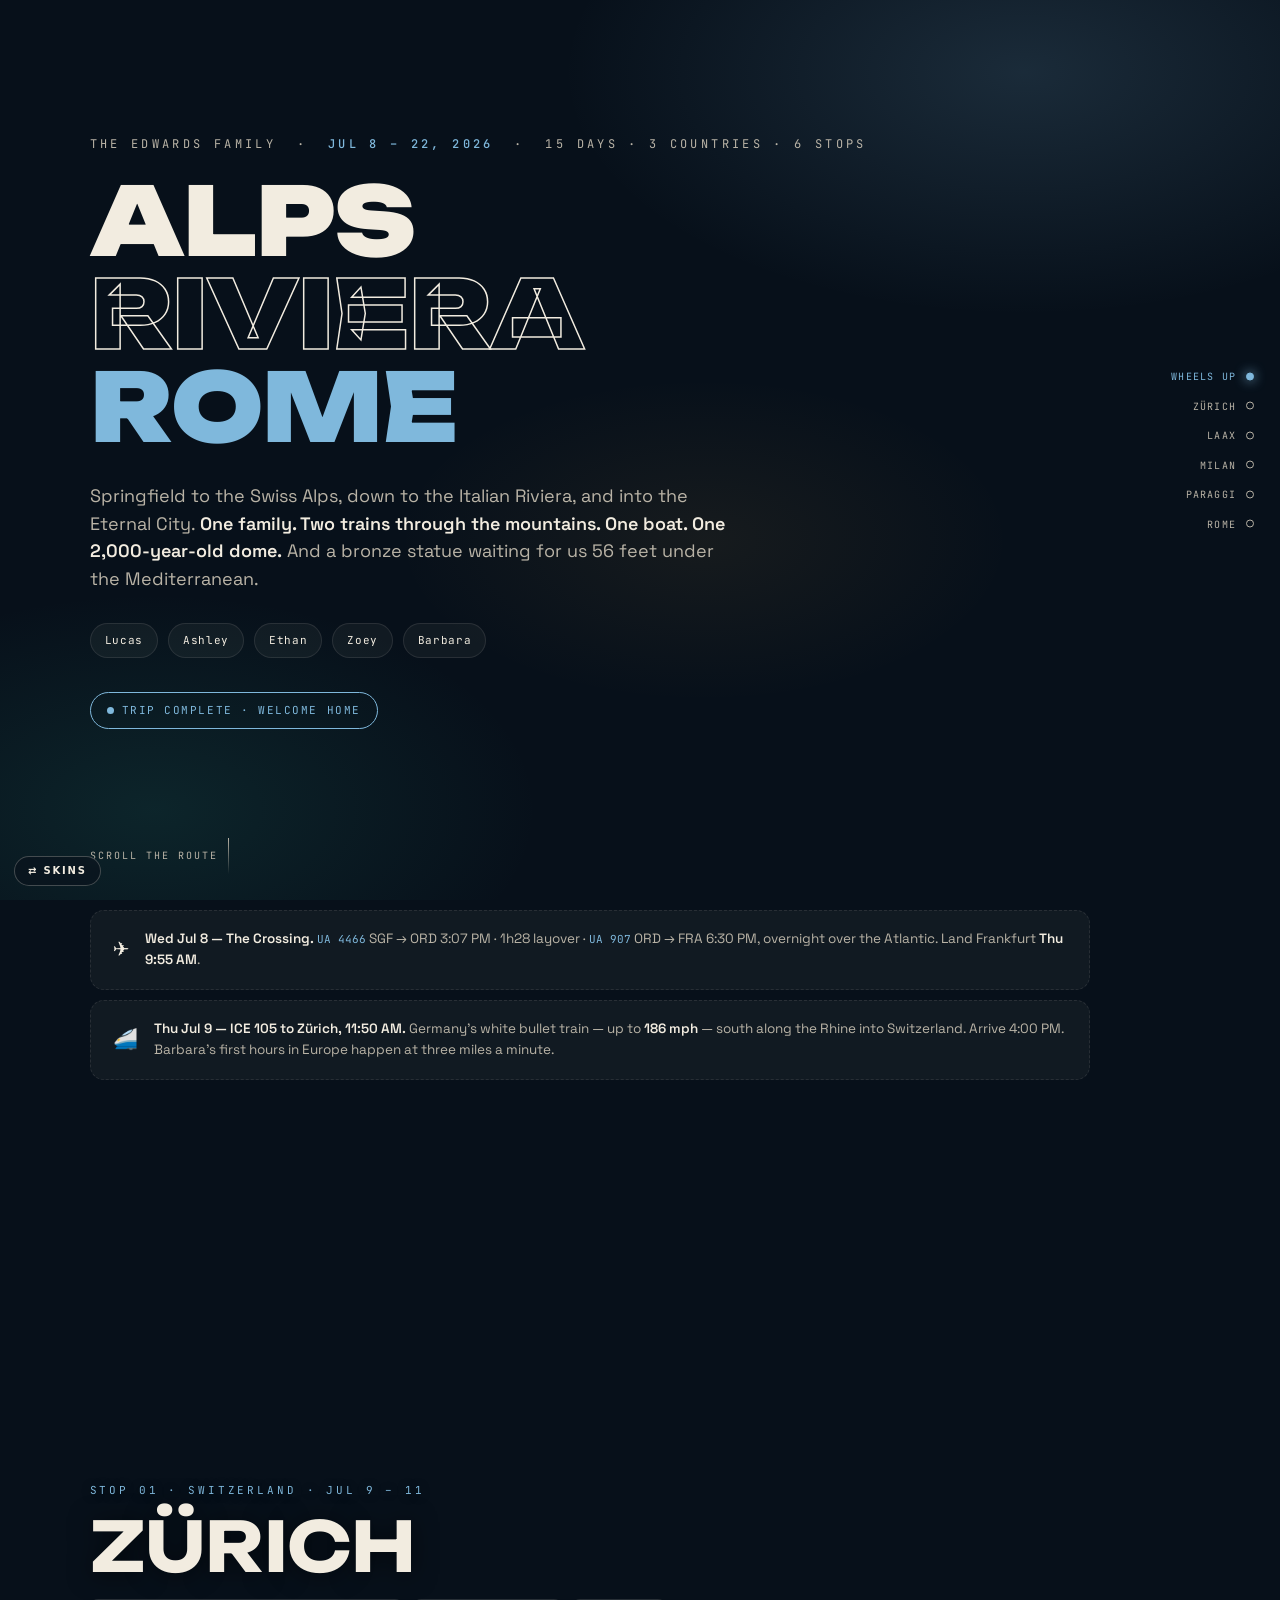
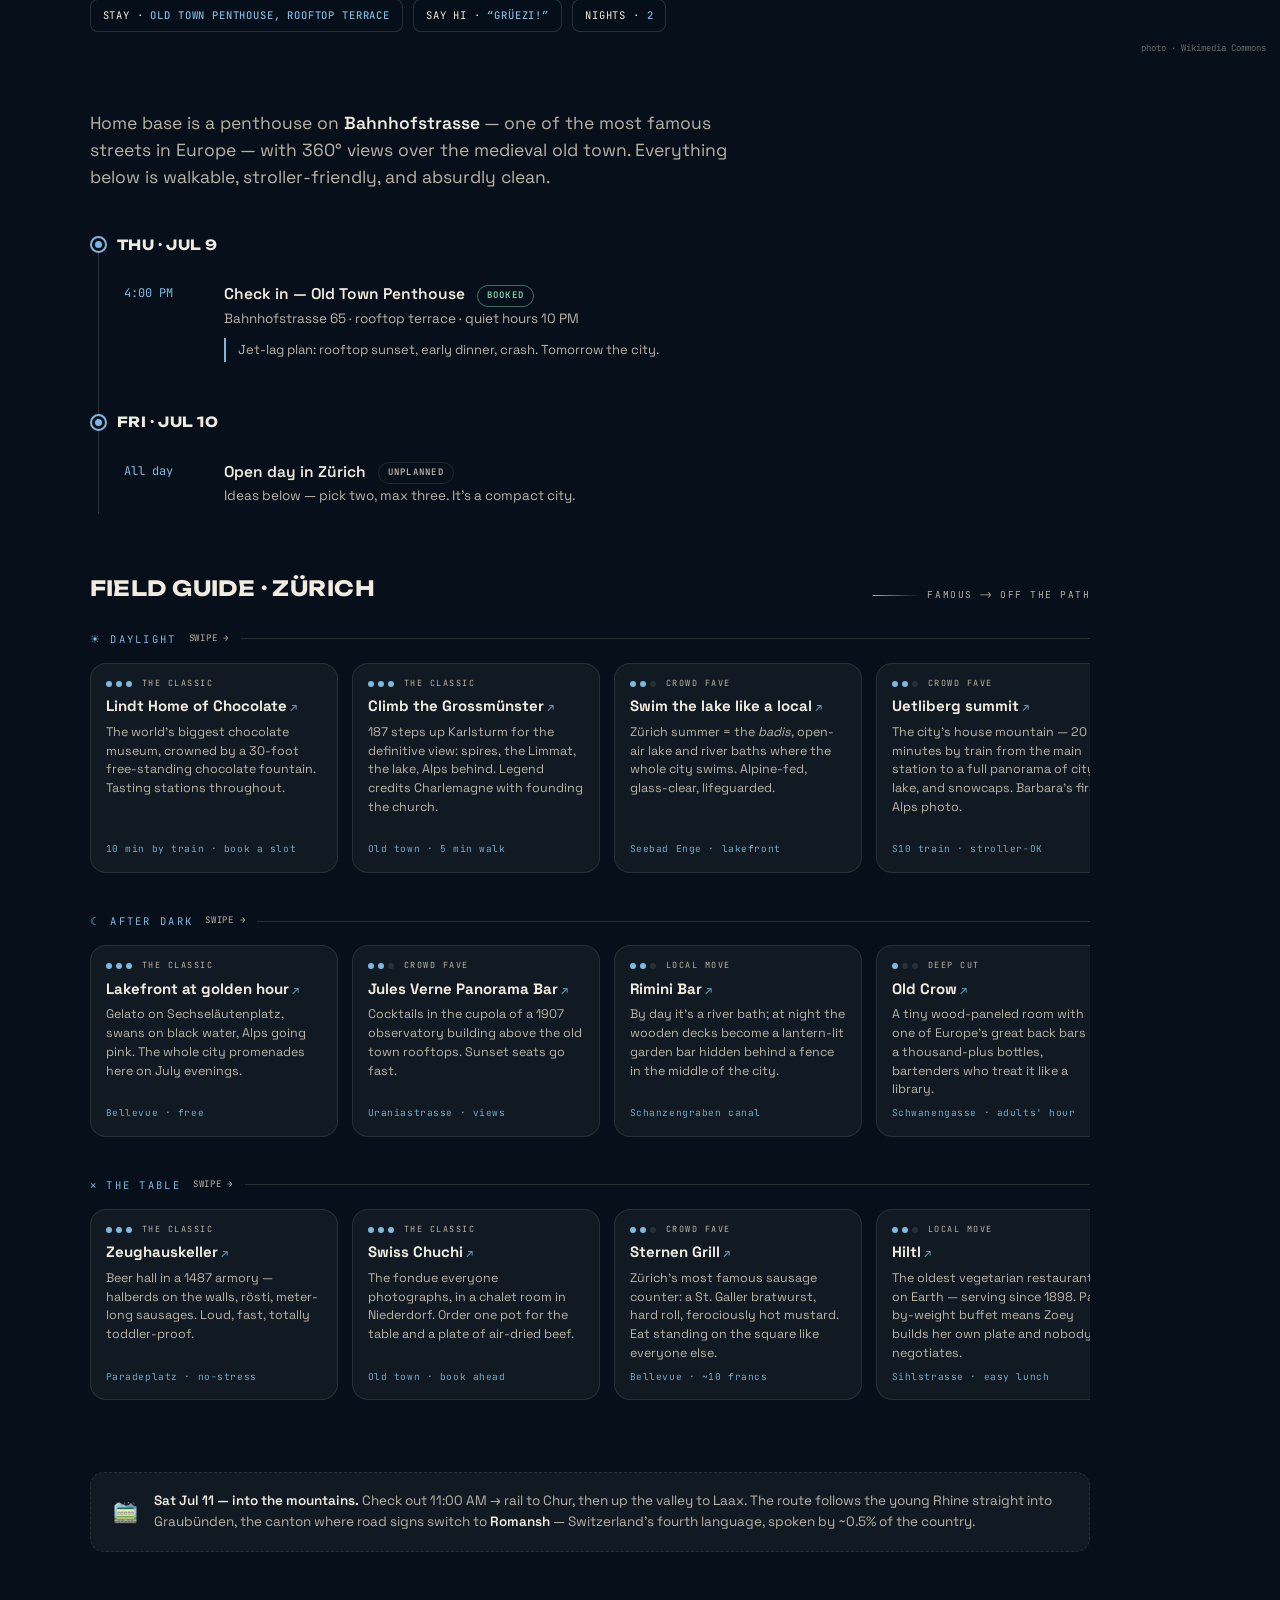
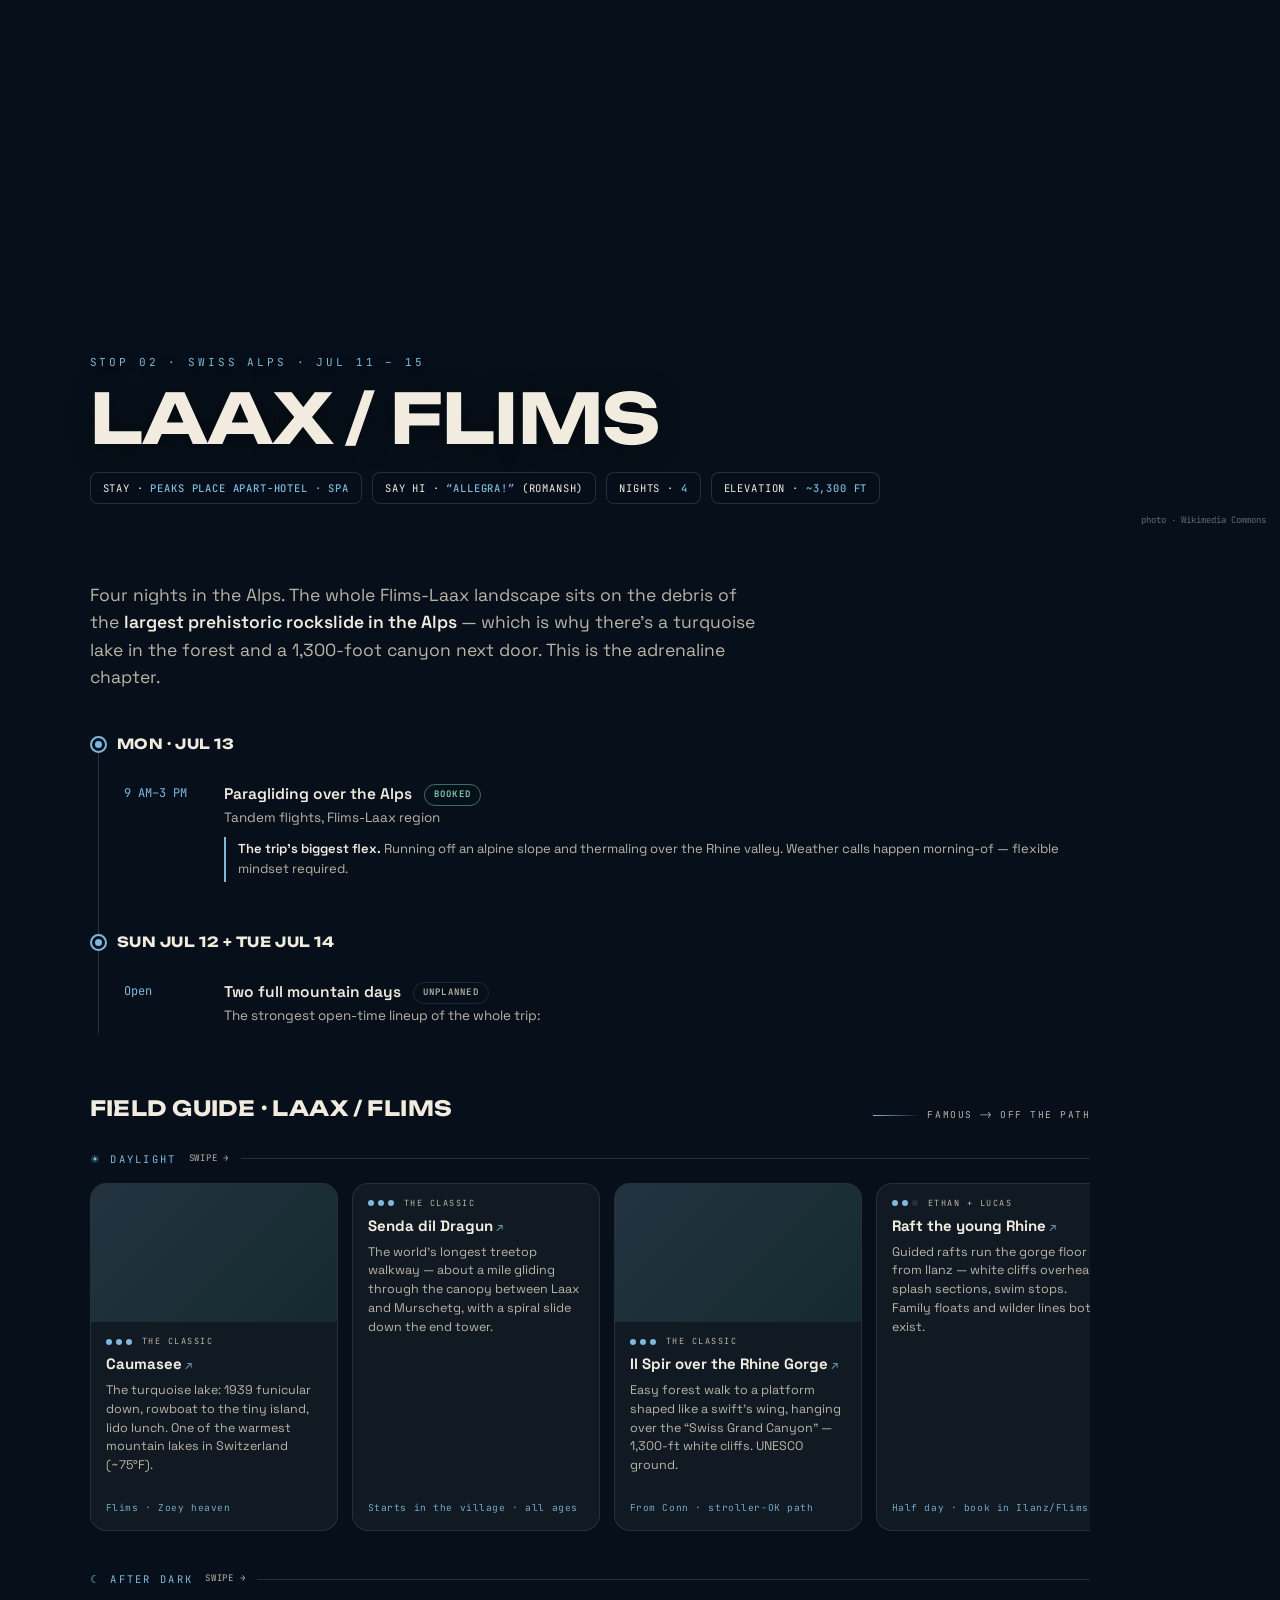
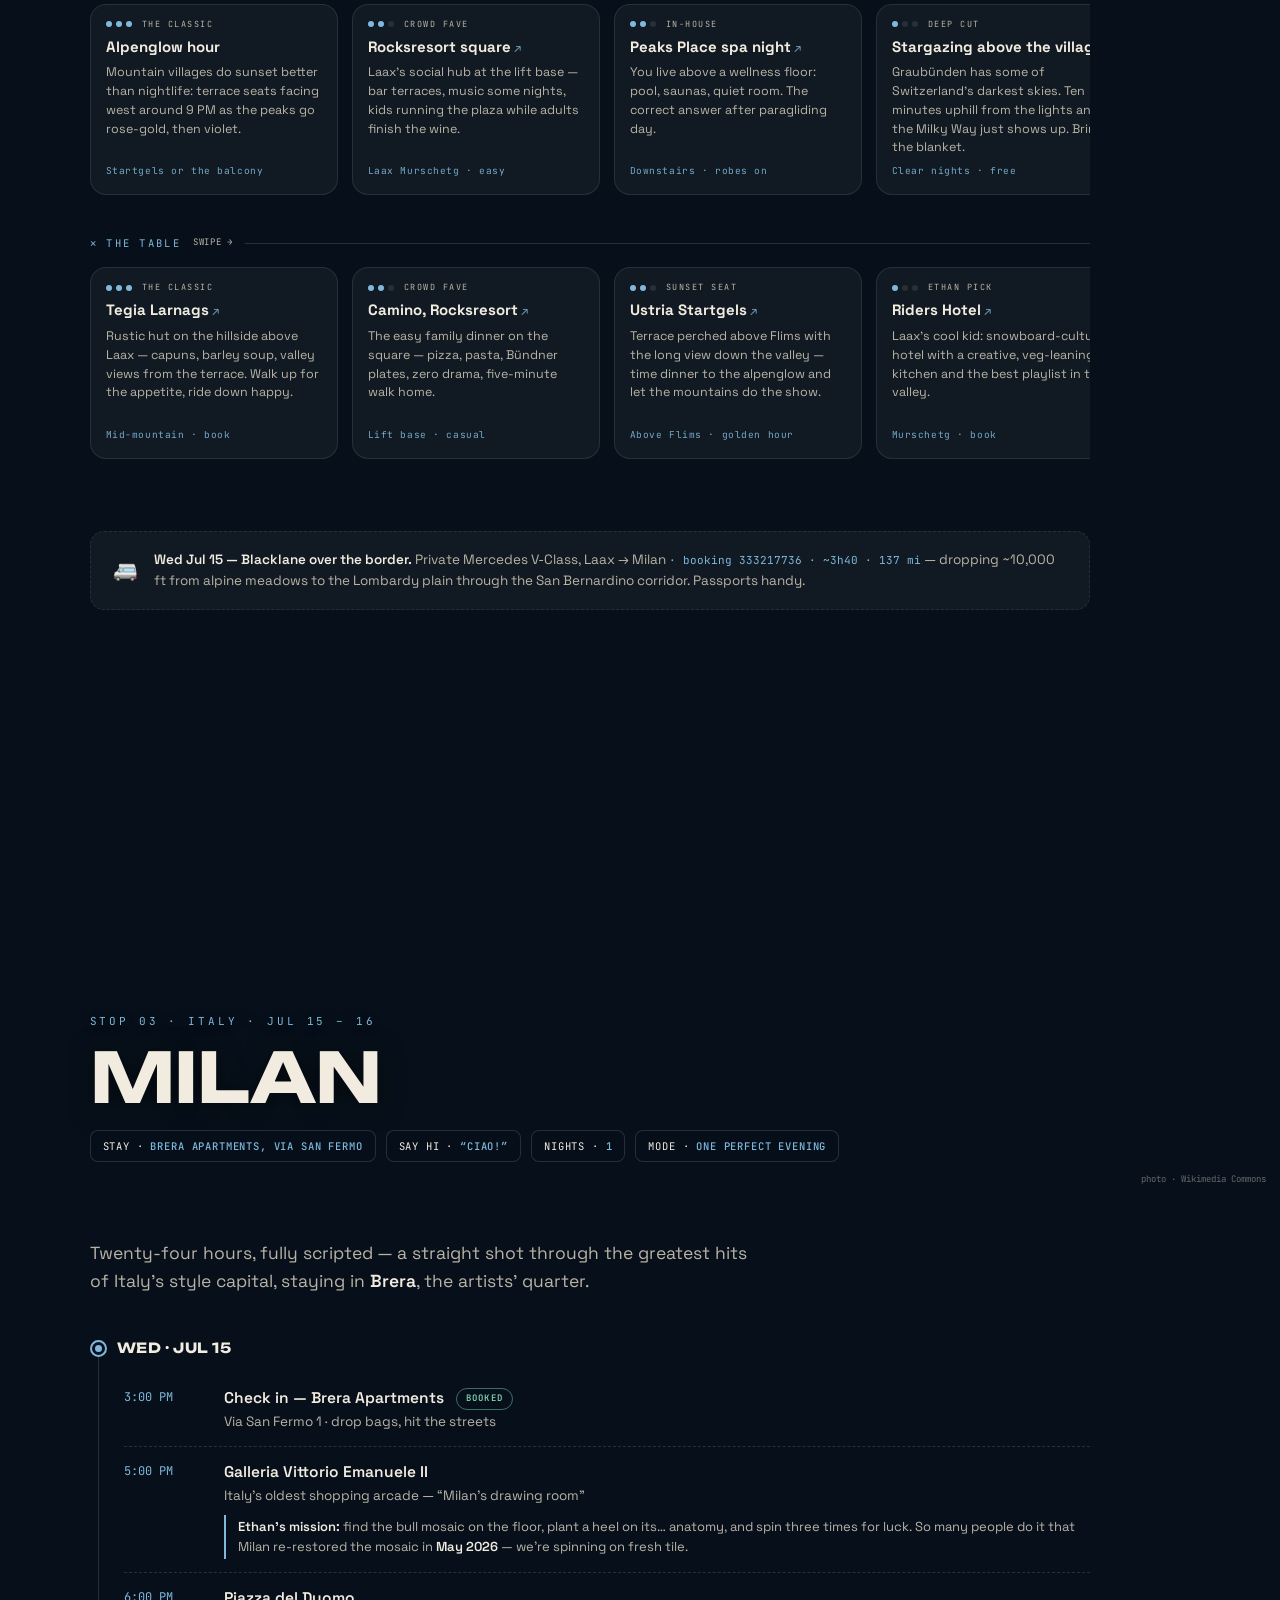
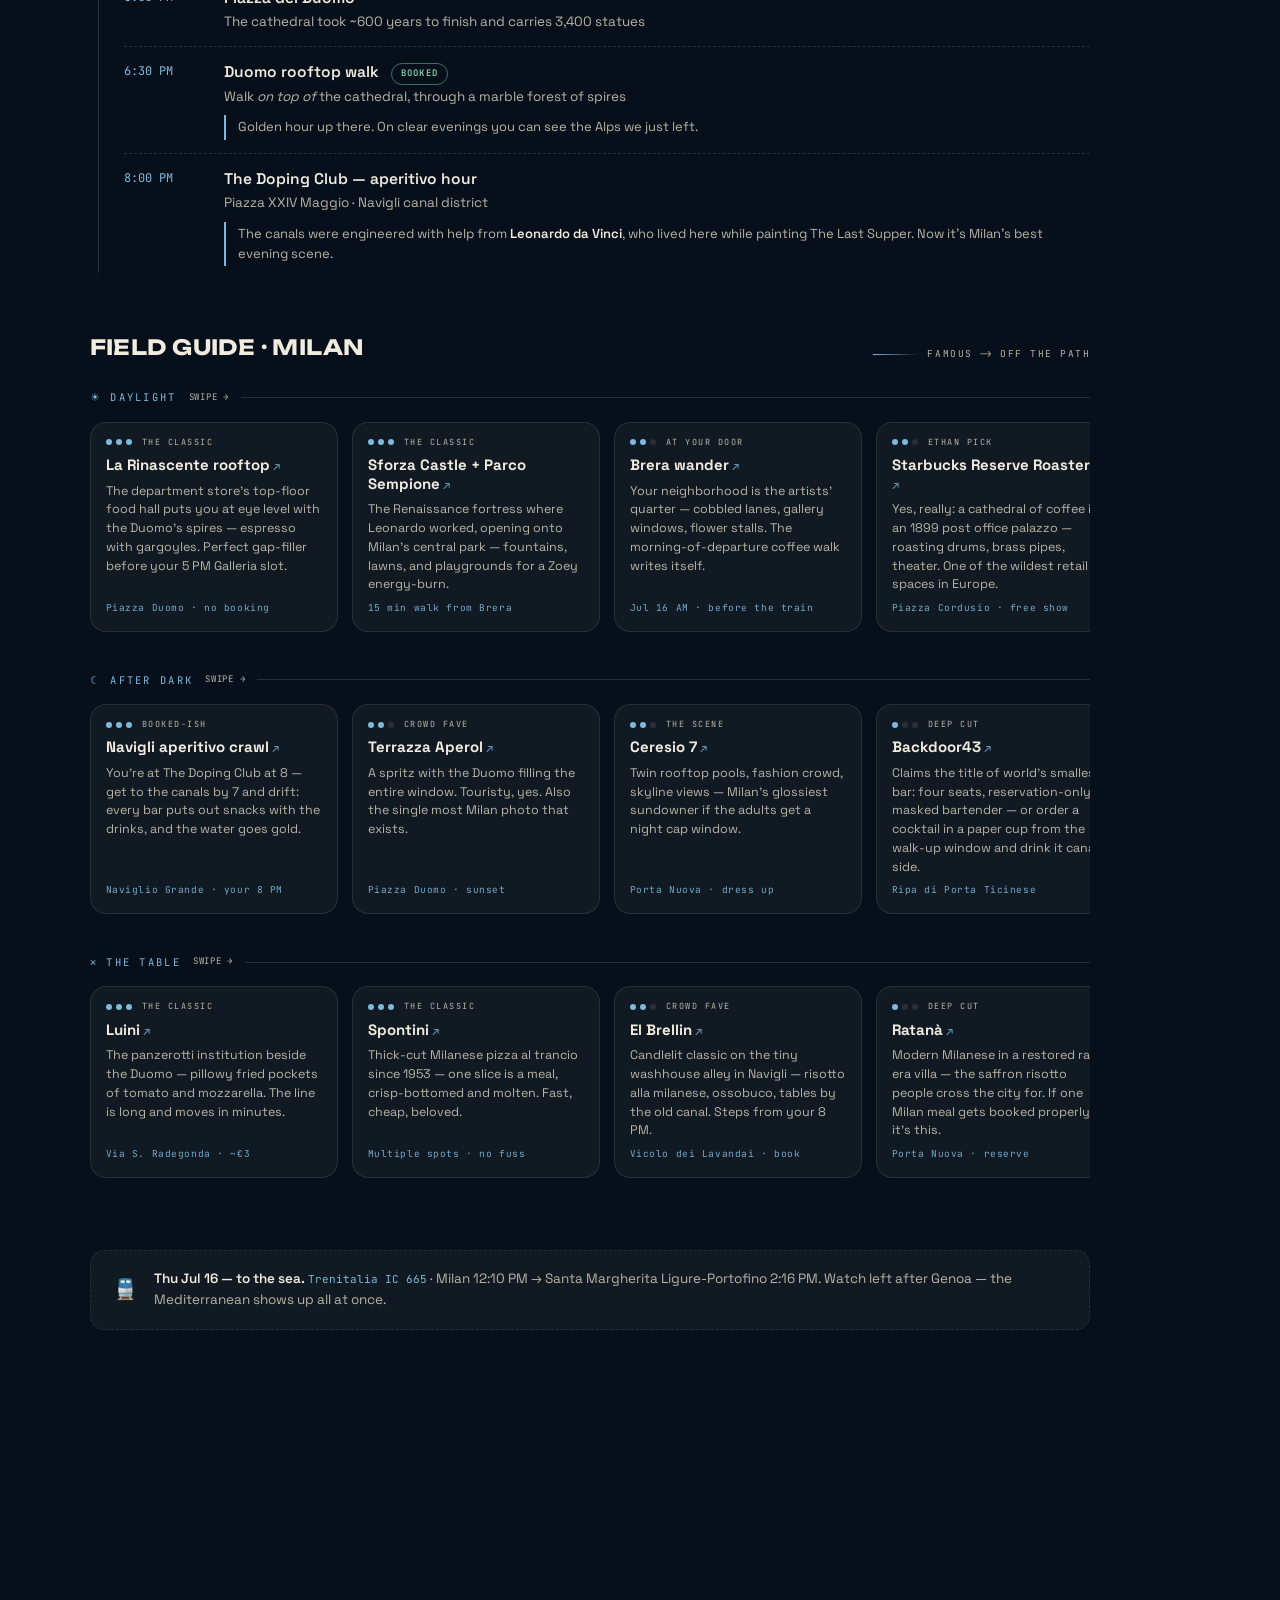
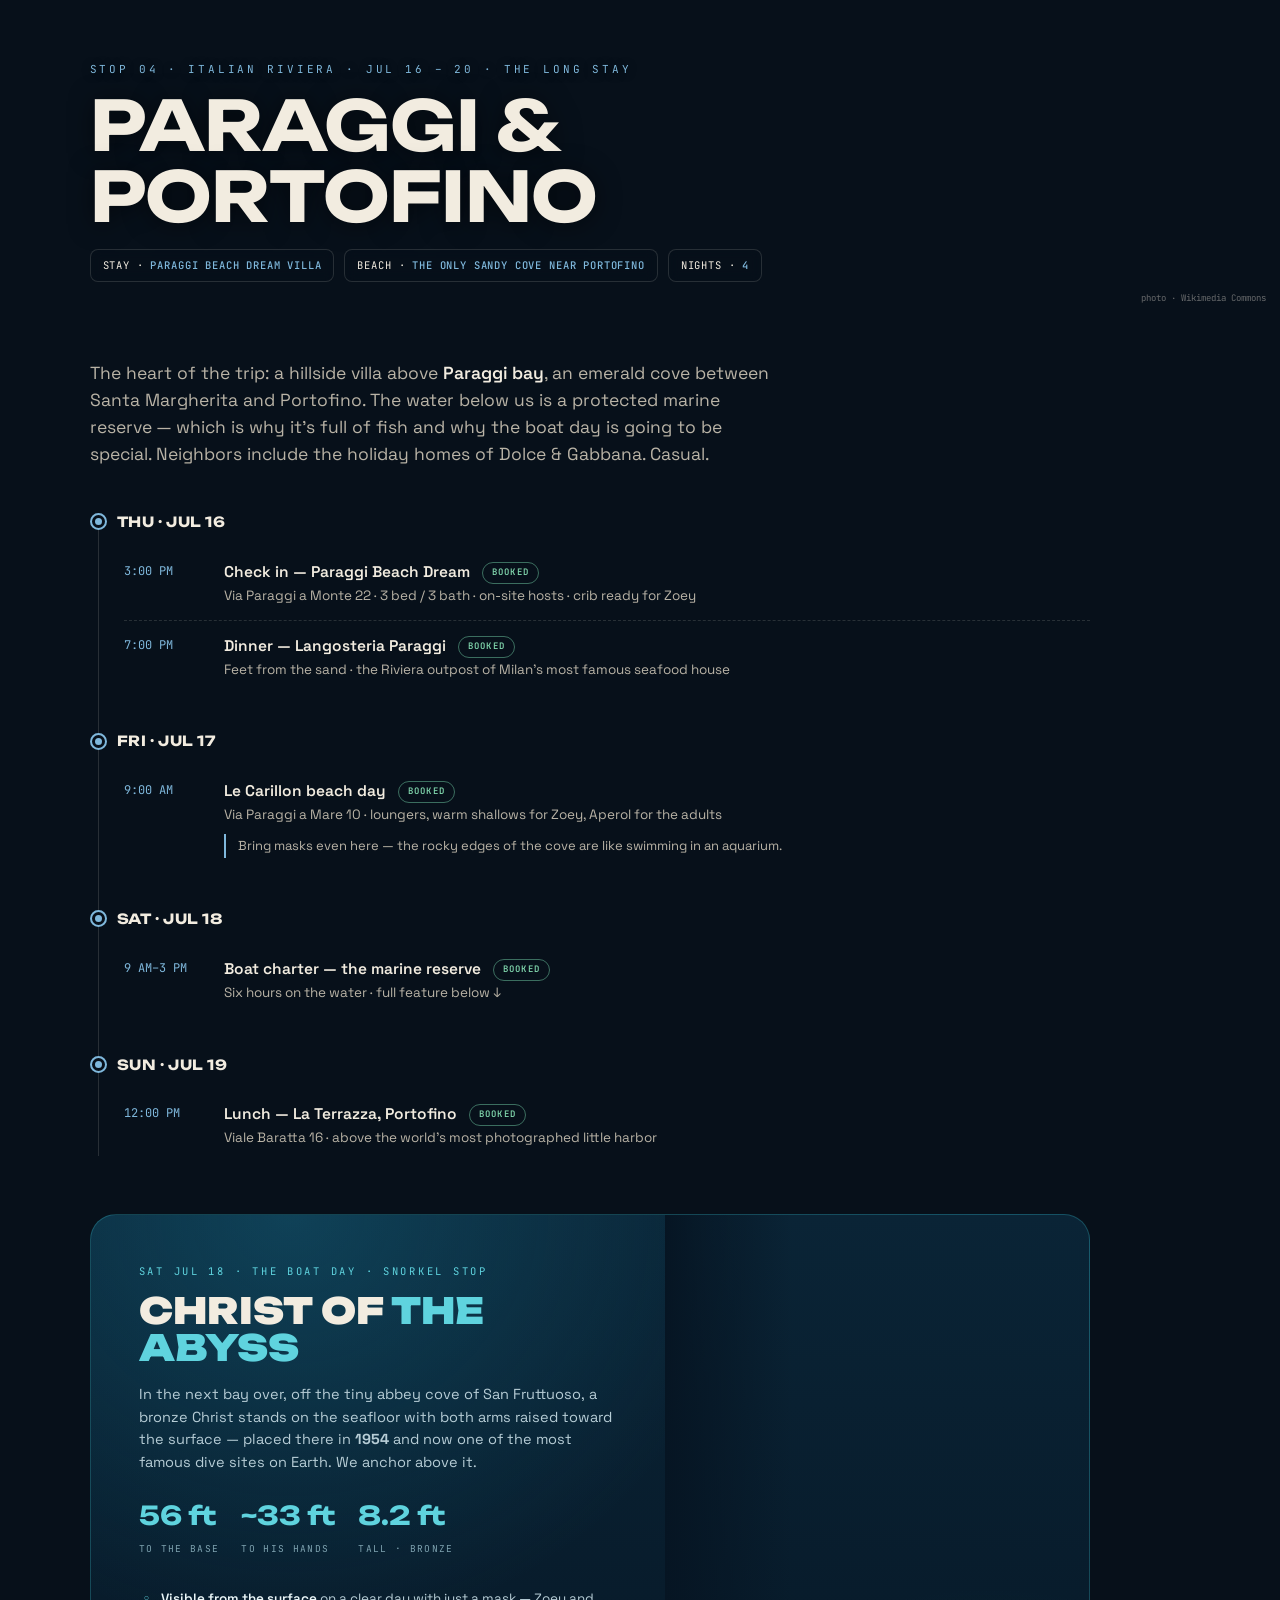
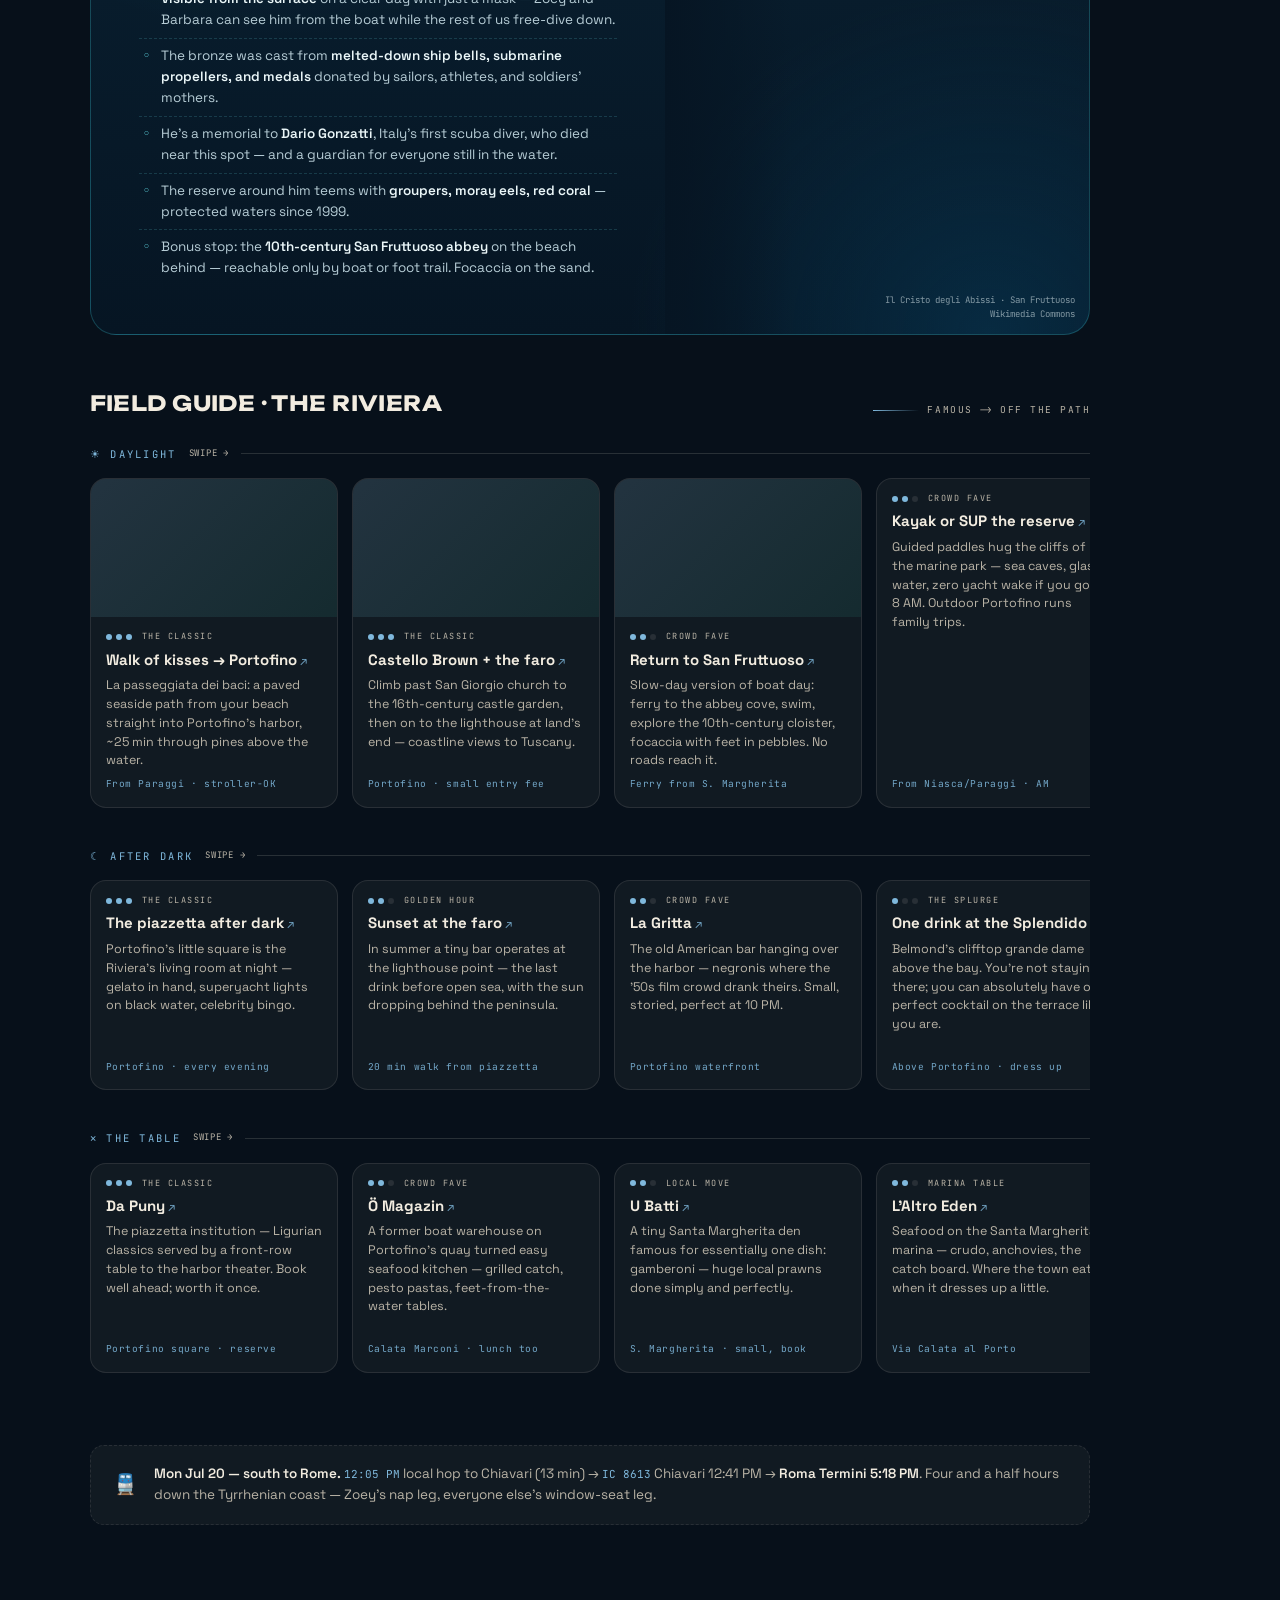
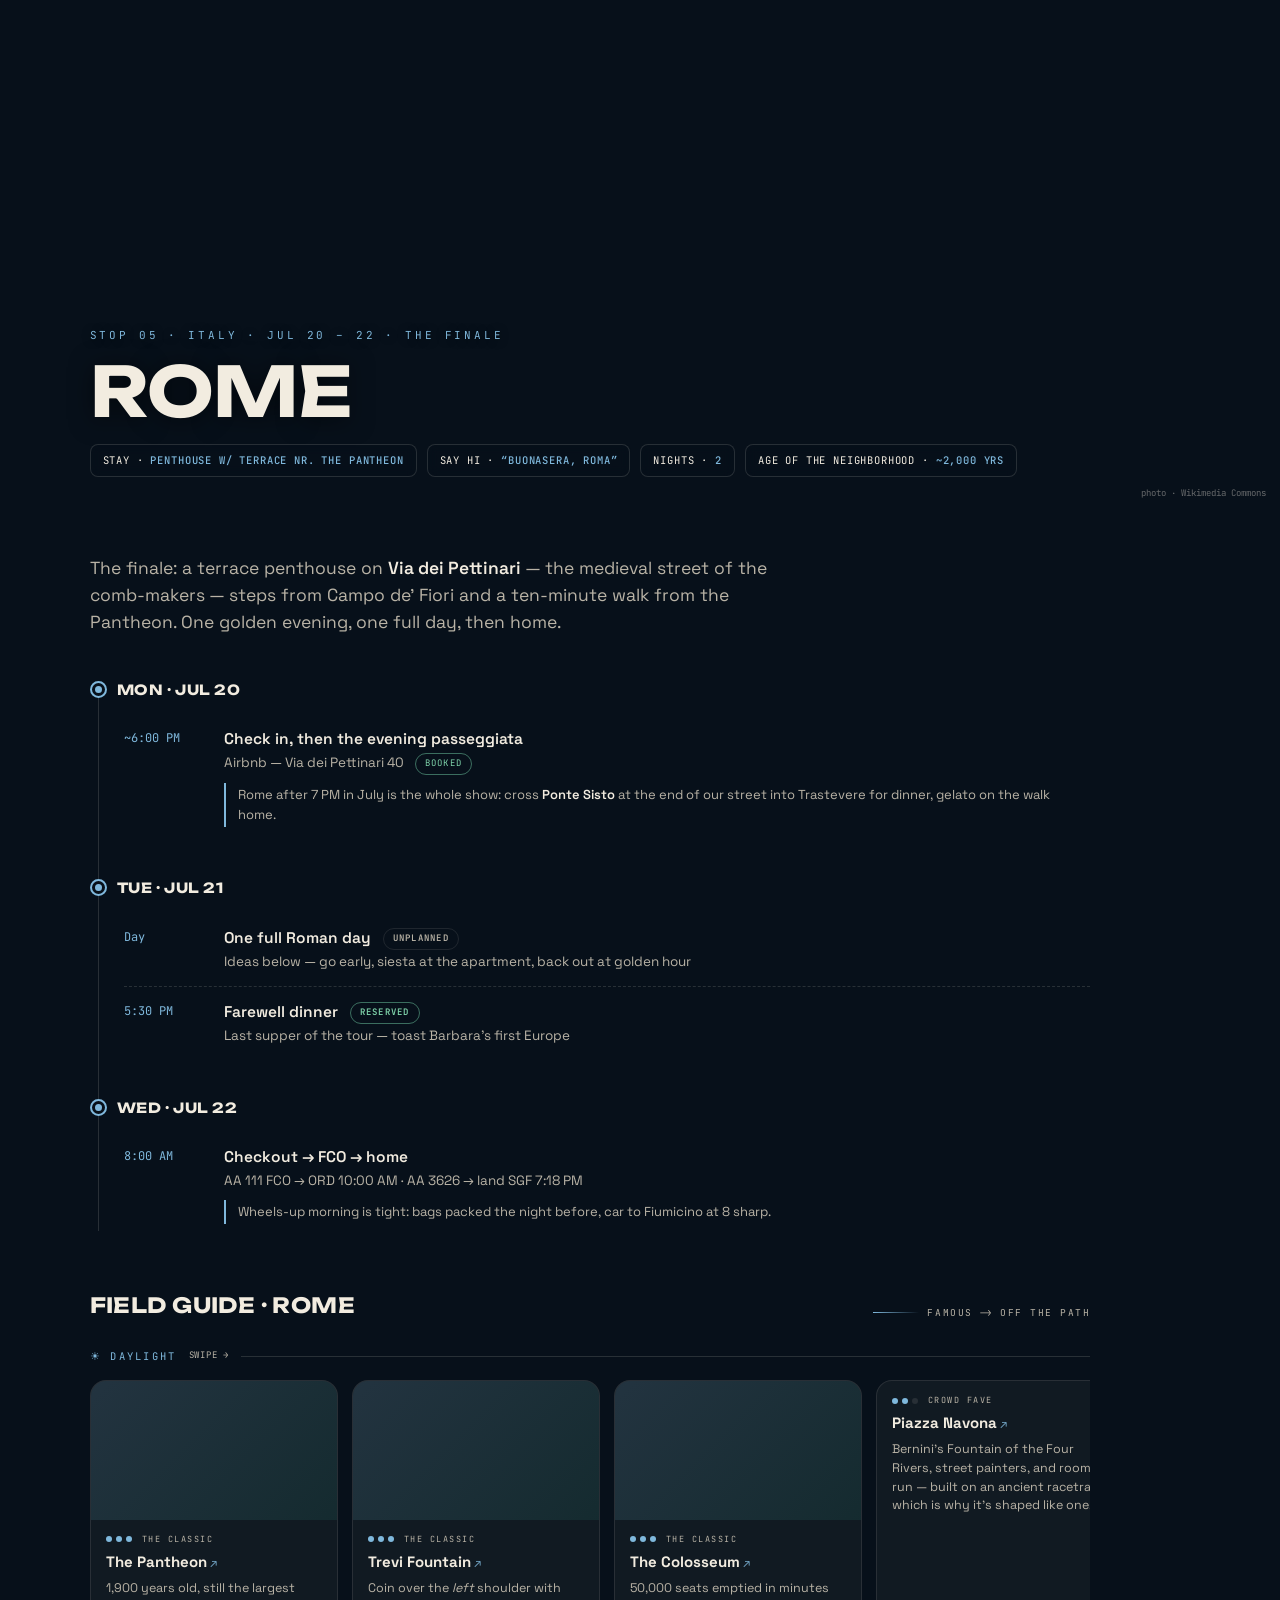
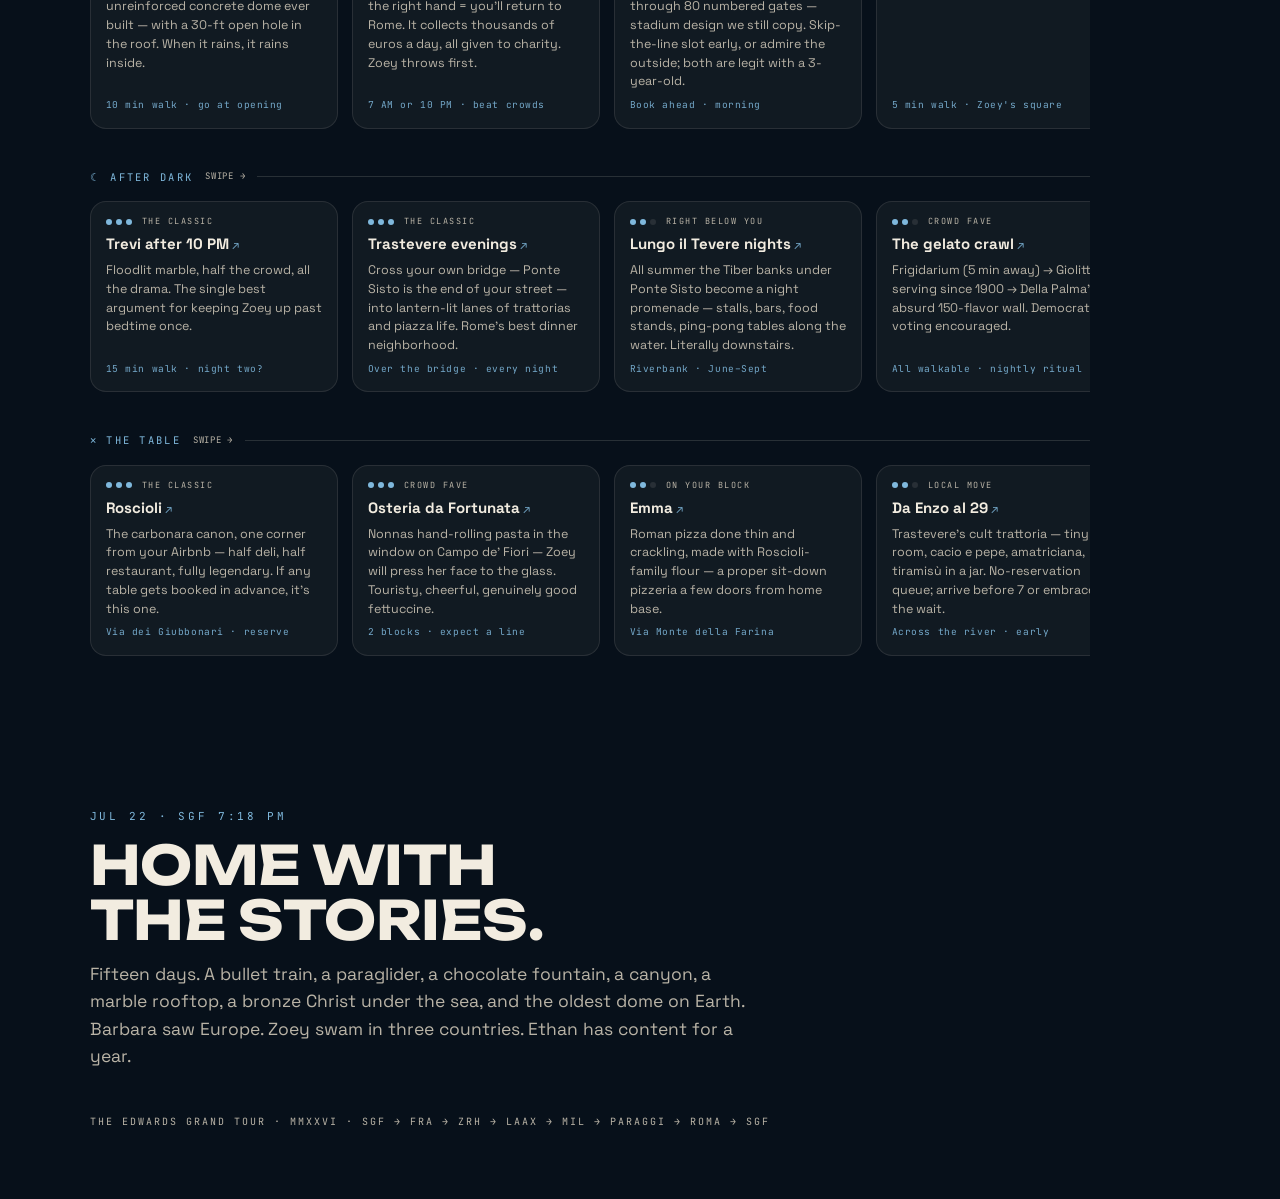
==== commit 45fd0d82: "Chameleon skin: index.html" ====
--- a/index.html
+++ b/index.html
@@ -470,7 +470,7 @@
   </div>
 </section>
 
-<footer>
+<footer id="home" data-accent="#7FB8DC">
   <div class="kicker rv" style="color:var(--accent)">Jul 22 · SGF 7:18 PM</div>
   <h2 class="rv">Home with<br>the stories.</h2>
   <p class="lede rv">Fifteen days. A bullet train, a paraglider, a chocolate fountain, a canyon, a marble rooftop, a bronze Christ under the sea, and the oldest dome on Earth. Barbara saw Europe. Zoey swam in three countries. Ethan has content for a year.</p>
@@ -503,12 +503,14 @@
 // ---------- region accent shifting + rail ----------
 const railLinks = [...document.querySelectorAll('#rail a')];
 const sections = [...document.querySelectorAll('[data-accent]')];
+document.documentElement.setAttribute('data-region','hero');
 const sio = new IntersectionObserver(es=>{
   es.forEach(e=>{
     if(e.isIntersecting){
       const s = e.target;
       document.documentElement.style.setProperty('--accent', s.dataset.accent);
       const id = s.id === 'top' ? 'hero' : s.id;
+      document.documentElement.setAttribute('data-region', id);
       railLinks.forEach(a=>a.classList.toggle('on', a.dataset.s === id));
     }
   });
--- a/skins/midnight.css
+++ b/skins/midnight.css
@@ -0,0 +1,187 @@
+@import url('https://fonts.googleapis.com/css2?family=Unbounded:wght@500;700;900&family=Space+Grotesk:wght@400;500;600;700&family=JetBrains+Mono:wght@400;500;700&display=swap');
+
+:root{
+  --ink:#07101A;            /* deep midnight sea */
+  --ink-2:#0C1B29;
+  --paper:#F2ECE0;          /* sun-bleached sand */
+  --paper-dim:#B9B3A6;
+  --hairline:rgba(242,236,224,.14);
+  --accent:#7FB8DC;         /* starts glacier-blue, shifts per region */
+  --card:rgba(242,236,224,.045);
+  --card-edge:rgba(242,236,224,.10);
+  --radius:18px;
+}
+*{margin:0;padding:0;box-sizing:border-box;-webkit-tap-highlight-color:transparent}
+html{scroll-behavior:smooth;background:#07101A;color-scheme:dark}
+#bgfix{position:fixed;inset:0;z-index:-50;background:#07101A;pointer-events:none}
+body{
+  font-family:'Space Grotesk',system-ui,sans-serif;
+  background:#07101A;
+  background:var(--ink);
+  color:var(--paper);
+  line-height:1.55;
+  overflow-x:hidden;
+}
+::selection{background:var(--accent);color:var(--ink)}
+img{display:block}
+
+/* ---------- top progress ---------- */
+#progress{position:fixed;top:0;left:0;height:3px;width:0;background:var(--accent);z-index:100;transition:background .8s ease}
+
+/* ---------- route rail (desktop) ---------- */
+#rail{position:fixed;right:26px;top:50%;transform:translateY(-50%);z-index:90;display:flex;flex-direction:column;gap:4px;align-items:flex-end}
+#rail a{display:flex;align-items:center;gap:10px;text-decoration:none;color:var(--paper-dim);font-family:'JetBrains Mono',monospace;font-size:10px;letter-spacing:.12em;text-transform:uppercase;padding:5px 0;transition:color .3s}
+#rail a .dot{width:8px;height:8px;border-radius:50%;border:1.5px solid var(--paper-dim);transition:all .3s;flex-shrink:0}
+#rail a .lbl{opacity:0;transform:translateX(6px);transition:all .3s}
+#rail a:hover .lbl{opacity:1;transform:none}
+#rail a.on{color:var(--accent)}
+#rail a.on .dot{background:var(--accent);border-color:var(--accent);box-shadow:0 0 12px var(--accent)}
+#rail a.on .lbl{opacity:1;transform:none}
+@media(max-width:900px){#rail{display:none}}
+
+/* ---------- hero ---------- */
+.hero{min-height:100svh;display:flex;flex-direction:column;justify-content:center;padding:24px min(7vw,90px) 60px;position:relative;isolation:isolate}
+.hero::before{content:"";position:absolute;inset:0;z-index:-1;
+  background:
+    radial-gradient(60% 45% at 80% 8%, rgba(127,184,220,.16), transparent 60%),
+    radial-gradient(50% 40% at 12% 90%, rgba(46,163,143,.14), transparent 60%),
+    radial-gradient(40% 30% at 55% 60%, rgba(226,169,75,.07), transparent 60%);
+}
+.eyebrow{font-family:'JetBrains Mono',monospace;font-size:clamp(10px,1.2vw,12px);letter-spacing:.28em;text-transform:uppercase;color:var(--paper-dim);margin-bottom:22px}
+.eyebrow b{color:var(--accent);font-weight:500}
+h1{font-family:'Unbounded',sans-serif;font-weight:900;font-size:clamp(38px,7.4vw,104px);line-height:.98;letter-spacing:-.01em;text-transform:uppercase}
+h1 .l2{color:transparent;-webkit-text-stroke:1.5px var(--paper);display:block}
+h1 .l3{display:block;color:var(--accent);transition:color 1.2s ease}
+.hero-sub{margin-top:28px;max-width:640px;font-size:clamp(15px,1.6vw,18px);color:var(--paper-dim)}
+.hero-sub strong{color:var(--paper);font-weight:600}
+.crew{display:flex;flex-wrap:wrap;gap:10px;margin-top:30px}
+.crew span{font-family:'JetBrains Mono',monospace;font-size:11px;letter-spacing:.06em;padding:8px 14px;border:1px solid var(--card-edge);border-radius:999px;background:var(--card);color:var(--paper)}
+.crew span em{font-style:normal;color:var(--paper-dim)}
+#livebadge{display:inline-flex;align-items:center;gap:8px;margin-top:34px;font-family:'JetBrains Mono',monospace;font-size:11px;letter-spacing:.14em;text-transform:uppercase;color:var(--accent);border:1px solid var(--accent);border-radius:999px;padding:9px 16px;width:max-content;transition:all 1.2s ease}
+#livebadge .pulse{width:7px;height:7px;border-radius:50%;background:var(--accent);animation:pulse 1.6s infinite}
+@keyframes pulse{0%,100%{opacity:1;transform:scale(1)}50%{opacity:.35;transform:scale(.75)}}
+.scrollcue{position:absolute;bottom:26px;left:min(7vw,90px);font-family:'JetBrains Mono',monospace;font-size:10px;letter-spacing:.2em;text-transform:uppercase;color:var(--paper-dim);display:flex;align-items:center;gap:10px}
+.scrollcue::after{content:"";width:1px;height:36px;background:linear-gradient(var(--paper-dim),transparent);animation:drip 2s infinite}
+@keyframes drip{0%{transform:scaleY(0);transform-origin:top}50%{transform:scaleY(1);transform-origin:top}51%{transform-origin:bottom}100%{transform:scaleY(0);transform-origin:bottom}}
+
+/* ---------- region sections ---------- */
+section.region{padding:0 0 30px;position:relative}
+.region-hero{position:relative;min-height:64svh;display:flex;align-items:flex-end;isolation:isolate;overflow:hidden}
+.region-hero img{position:absolute;inset:0;width:100%;height:100%;object-fit:cover;z-index:-2;opacity:0;transition:opacity 1s ease;filter:saturate(.92)}
+.region-hero img.loaded{opacity:1}
+.region-hero::after{content:"";position:absolute;inset:0;z-index:-1;background:linear-gradient(180deg,rgba(7,16,26,.46) 0%,rgba(7,16,26,.10) 40%,var(--ink) 98%)}
+.region-hero .inner{padding:110px min(7vw,90px) 34px;width:100%}
+.kicker{font-family:'JetBrains Mono',monospace;font-size:11px;letter-spacing:.26em;text-transform:uppercase;color:var(--accent);margin-bottom:12px;transition:color .8s ease;text-shadow:0 1px 8px rgba(0,0,0,.6)}
+h2{font-family:'Unbounded',sans-serif;font-weight:700;font-size:clamp(32px,5.4vw,72px);line-height:1.02;text-transform:uppercase;letter-spacing:-.01em;text-shadow:0 2px 24px rgba(0,0,0,.55)}
+.region-stats{display:flex;flex-wrap:wrap;gap:10px;margin-top:18px}
+.region-stats span{font-family:'JetBrains Mono',monospace;font-size:10.5px;letter-spacing:.08em;text-transform:uppercase;background:rgba(7,16,26,.55);backdrop-filter:blur(6px);border:1px solid var(--hairline);padding:7px 12px;border-radius:8px}
+.region-stats b{color:var(--accent);font-weight:500;transition:color .8s ease}
+.photocredit{position:absolute;bottom:10px;right:14px;font-size:9px;font-family:'JetBrains Mono',monospace;color:rgba(242,236,224,.4);z-index:1}
+
+.region-body{padding:44px min(7vw,90px) 10px;max-width:1180px}
+.lede{font-size:clamp(15px,1.5vw,17.5px);color:var(--paper-dim);max-width:680px;margin-bottom:40px}
+.lede strong{color:var(--paper);font-weight:600}
+
+/* ---------- timeline ---------- */
+.timeline{position:relative;padding-left:34px}
+.timeline::before{content:"";position:absolute;left:8px;top:6px;bottom:6px;width:1.5px;background:linear-gradient(var(--hairline),var(--hairline))}
+.day{margin-bottom:34px}
+.day-tag{display:inline-flex;align-items:center;gap:10px;position:relative;margin-bottom:14px;margin-left:-34px}
+.day-tag .node{width:17px;height:17px;border-radius:50%;background:var(--ink);border:2px solid var(--accent);transition:border-color .8s ease;display:grid;place-items:center}
+.day-tag .node i{width:7px;height:7px;border-radius:50%;background:var(--accent);transition:background .8s ease}
+.day-tag .dt{font-family:'Unbounded',sans-serif;font-weight:700;font-size:14px;letter-spacing:.04em;text-transform:uppercase}
+.day-tag .today{font-family:'JetBrains Mono',monospace;font-size:9px;letter-spacing:.18em;padding:4px 9px;border-radius:999px;background:var(--accent);color:var(--ink);text-transform:uppercase;font-weight:700}
+.ev{display:grid;grid-template-columns:86px 1fr;gap:14px;padding:13px 0;border-bottom:1px dashed var(--hairline)}
+.ev:last-child{border-bottom:0}
+.ev .t{font-family:'JetBrains Mono',monospace;font-size:12px;color:var(--accent);padding-top:2px;transition:color .8s ease}
+.ev .title{font-weight:600;font-size:15.5px}
+.ev .sub{color:var(--paper-dim);font-size:13.5px;margin-top:2px}
+.ev .fact{margin-top:8px;font-size:13px;color:var(--paper-dim);border-left:2px solid var(--accent);padding:2px 0 2px 12px;transition:border-color .8s ease}
+.ev .fact b{color:var(--paper);font-weight:600}
+.pill{display:inline-block;font-family:'JetBrains Mono',monospace;font-size:9px;letter-spacing:.14em;text-transform:uppercase;border:1px solid var(--card-edge);border-radius:999px;padding:3px 9px;margin-left:8px;color:var(--paper-dim);vertical-align:middle}
+.pill.conf{border-color:rgba(112,204,164,.5);color:#7fd4ab}
+
+/* ---------- field guide: horizontal shelves ---------- */
+.guide{margin:52px 0 8px}
+.guide-head{display:flex;flex-wrap:wrap;align-items:baseline;justify-content:space-between;gap:10px 18px;margin-bottom:2px}
+.guide-head h3{font-family:'Unbounded',sans-serif;font-size:clamp(16px,2vw,21px);font-weight:700;text-transform:uppercase;letter-spacing:.02em}
+.axis{font-family:'JetBrains Mono',monospace;font-size:9.5px;letter-spacing:.16em;text-transform:uppercase;color:var(--paper-dim);display:flex;align-items:center;gap:8px}
+.axis::before{content:"";width:46px;height:1px;background:linear-gradient(90deg,var(--accent),transparent)}
+.shelf{margin-top:26px}
+.shelf-tag{display:flex;align-items:center;gap:12px;font-family:'JetBrains Mono',monospace;font-size:10.5px;letter-spacing:.22em;text-transform:uppercase;color:var(--accent);margin-bottom:12px;transition:color .8s ease}
+.shelf-tag::after{content:"";flex:1;height:1px;background:var(--hairline)}
+.shelf-tag .swipe{color:var(--paper-dim);letter-spacing:.08em;font-size:9px}
+.row{display:flex;gap:14px;overflow-x:auto;scroll-snap-type:x proximity;padding:4px 2px 14px;scrollbar-width:thin;scrollbar-color:var(--card-edge) transparent}
+.row::-webkit-scrollbar{height:5px}
+.row::-webkit-scrollbar-track{background:transparent}
+.row::-webkit-scrollbar-thumb{background:var(--card-edge);border-radius:99px}
+.gc{min-width:248px;max-width:248px;scroll-snap-align:start;border:1px solid var(--card-edge);background:var(--card);border-radius:16px;overflow:hidden;display:flex;flex-direction:column;transition:transform .3s ease,border-color .3s ease}
+.gc:hover{transform:translateY(-4px);border-color:var(--accent)}
+a.gc{color:inherit;text-decoration:none;cursor:pointer}
+a.gc h4::after{content:" ↗";color:var(--accent);font-size:.82em;font-weight:400;opacity:.85;transition:color .8s ease}
+.gc .ph{aspect-ratio:16/9;overflow:hidden;position:relative;background:linear-gradient(135deg,rgba(127,184,220,.16),rgba(46,163,143,.12))}
+.gc .ph img{width:100%;height:100%;object-fit:cover;opacity:0;transition:opacity .8s ease}
+.gc .ph img.loaded{opacity:1}
+.gc .bd{padding:13px 15px 15px;display:flex;flex-direction:column;gap:7px;flex:1}
+.fame{display:flex;align-items:center;gap:4px}
+.fame i{width:6px;height:6px;border-radius:50%;background:var(--card-edge)}
+.fame i.on{background:var(--accent);transition:background .8s ease}
+.fame span{font-family:'JetBrains Mono',monospace;font-size:8.5px;letter-spacing:.18em;text-transform:uppercase;color:var(--paper-dim);margin-left:6px}
+.gc h4{font-weight:700;font-size:15px;line-height:1.25}
+.gc p{font-size:12.5px;color:var(--paper-dim);flex:1;line-height:1.5}
+.gc .mt{font-family:'JetBrains Mono',monospace;font-size:9.5px;color:var(--accent);letter-spacing:.06em;opacity:.9;transition:color .8s ease}
+
+/* ---------- boat day feature ---------- */
+.feature{margin:52px 0 8px;border-radius:26px;overflow:hidden;position:relative;border:1px solid rgba(60,190,200,.28);
+  background:
+    radial-gradient(70% 90% at 20% 0%, rgba(24,120,150,.35), transparent 65%),
+    radial-gradient(60% 80% at 90% 100%, rgba(8,60,90,.55), transparent 60%),
+    linear-gradient(180deg,#0A2436,#061523)}
+.feature .grid{display:grid;grid-template-columns:1.15fr .85fr;gap:0}
+@media(max-width:820px){.feature .grid{grid-template-columns:1fr}}
+.feature .txt{padding:clamp(26px,4vw,48px)}
+.feature .kick{font-family:'JetBrains Mono',monospace;font-size:10.5px;letter-spacing:.26em;text-transform:uppercase;color:#5FD3DE;margin-bottom:12px}
+.feature h3{font-family:'Unbounded',sans-serif;font-size:clamp(22px,3.2vw,36px);font-weight:900;text-transform:uppercase;line-height:1.05;margin-bottom:16px;color:#F2ECE0}
+.feature h3 span{color:#5FD3DE}
+.feature p{color:#B7CDD6;font-size:14.5px;max-width:520px}
+.depth{display:flex;gap:22px;margin:22px 0}
+.depth div b{display:block;font-family:'Unbounded',sans-serif;font-size:clamp(19px,2.4vw,26px);color:#5FD3DE}
+.depth div s{text-decoration:none;font-family:'JetBrains Mono',monospace;font-size:9.5px;letter-spacing:.14em;text-transform:uppercase;color:#7FA3B0}
+.feature ul{list-style:none;margin-top:6px}
+.feature li{font-size:13.5px;color:#B7CDD6;padding:7px 0 7px 22px;position:relative;border-bottom:1px dashed rgba(95,211,222,.18)}
+.feature li:last-child{border-bottom:0}
+.feature li::before{content:"◦";position:absolute;left:4px;color:#5FD3DE}
+.feature li b{color:#EAF6F8;font-weight:600}
+.feature .ph{position:relative;min-height:320px}
+.feature .ph img{position:absolute;inset:0;width:100%;height:100%;object-fit:cover;opacity:0;transition:opacity 1s}
+.feature .ph img.loaded{opacity:1}
+.feature .ph::after{content:"";position:absolute;inset:0;background:linear-gradient(90deg,#061523 0%,transparent 30%);pointer-events:none}
+@media(max-width:820px){.feature .ph::after{background:linear-gradient(180deg,#061523 0%,transparent 30%)}}
+.feature .cap{position:absolute;bottom:12px;right:14px;font-family:'JetBrains Mono',monospace;font-size:9px;color:rgba(234,246,248,.55);z-index:2;text-align:right}
+
+/* ---------- divider / transfer strip ---------- */
+.transfer{display:flex;align-items:center;gap:16px;margin:10px min(7vw,90px);padding:18px 22px;border:1px dashed var(--card-edge);border-radius:14px;max-width:1000px;background:var(--card)}
+.transfer .icn{font-size:20px}
+.transfer .tx{font-size:13.5px;color:var(--paper-dim)}
+.transfer .tx b{color:var(--paper);font-weight:600}
+.transfer .tx .mono{font-family:'JetBrains Mono',monospace;font-size:11px;color:var(--accent)}
+
+/* ---------- footer ---------- */
+footer{padding:90px min(7vw,90px) 70px;text-align:left;position:relative}
+footer h2{font-size:clamp(26px,4.4vw,54px);text-shadow:none}
+footer .kicker{text-shadow:none}
+footer .lede{margin-top:14px;margin-bottom:0}
+footer .sig{margin-top:44px;font-family:'JetBrains Mono',monospace;font-size:10px;letter-spacing:.2em;text-transform:uppercase;color:var(--paper-dim)}
+
+/* ---------- reveal ---------- */
+.rv{opacity:0;transform:translateY(26px);transition:opacity .7s ease,transform .7s ease}
+.rv.in{opacity:1;transform:none}
+@media(prefers-reduced-motion:reduce){
+  .rv{opacity:1;transform:none;transition:none}
+  html{scroll-behavior:auto}
+  .scrollcue::after,#livebadge .pulse{animation:none}
+}
+@media(max-width:640px){
+  .ev{grid-template-columns:70px 1fr;gap:10px}
+  .region-hero{min-height:52svh}
+}
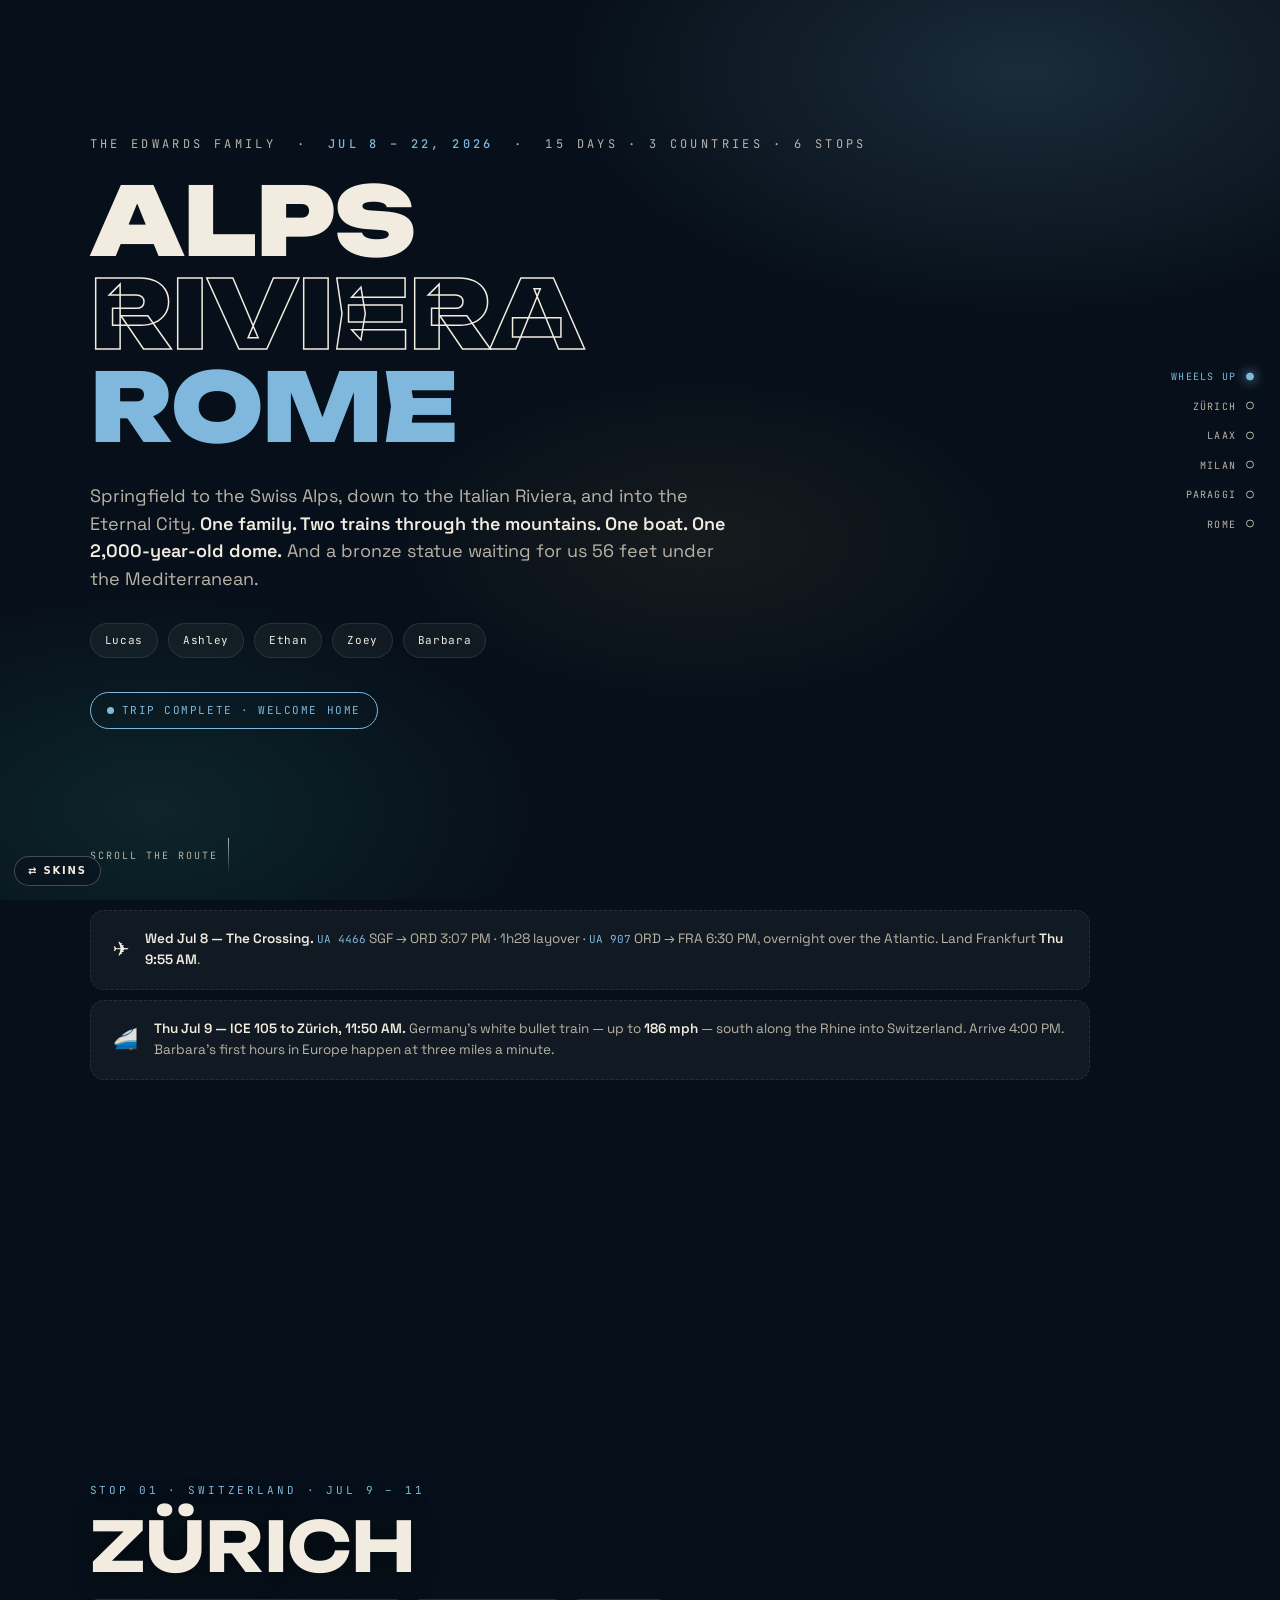
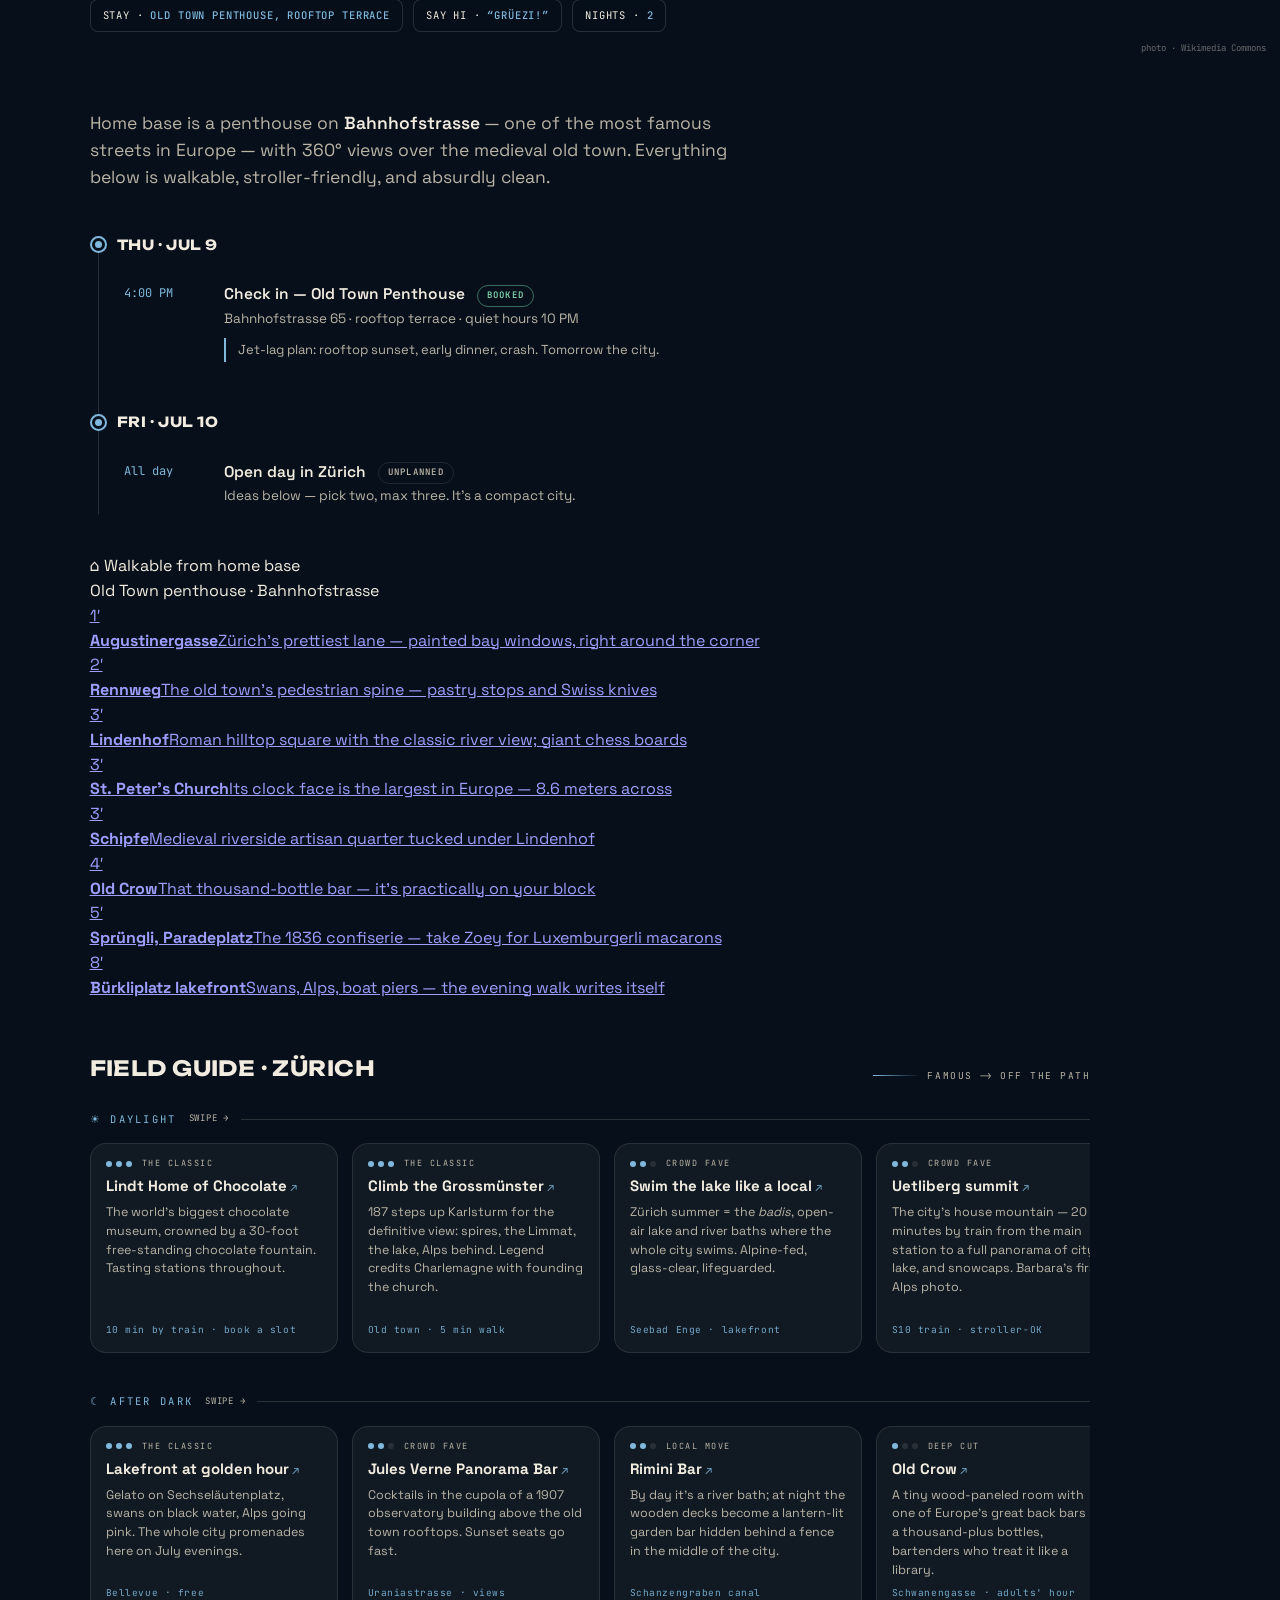
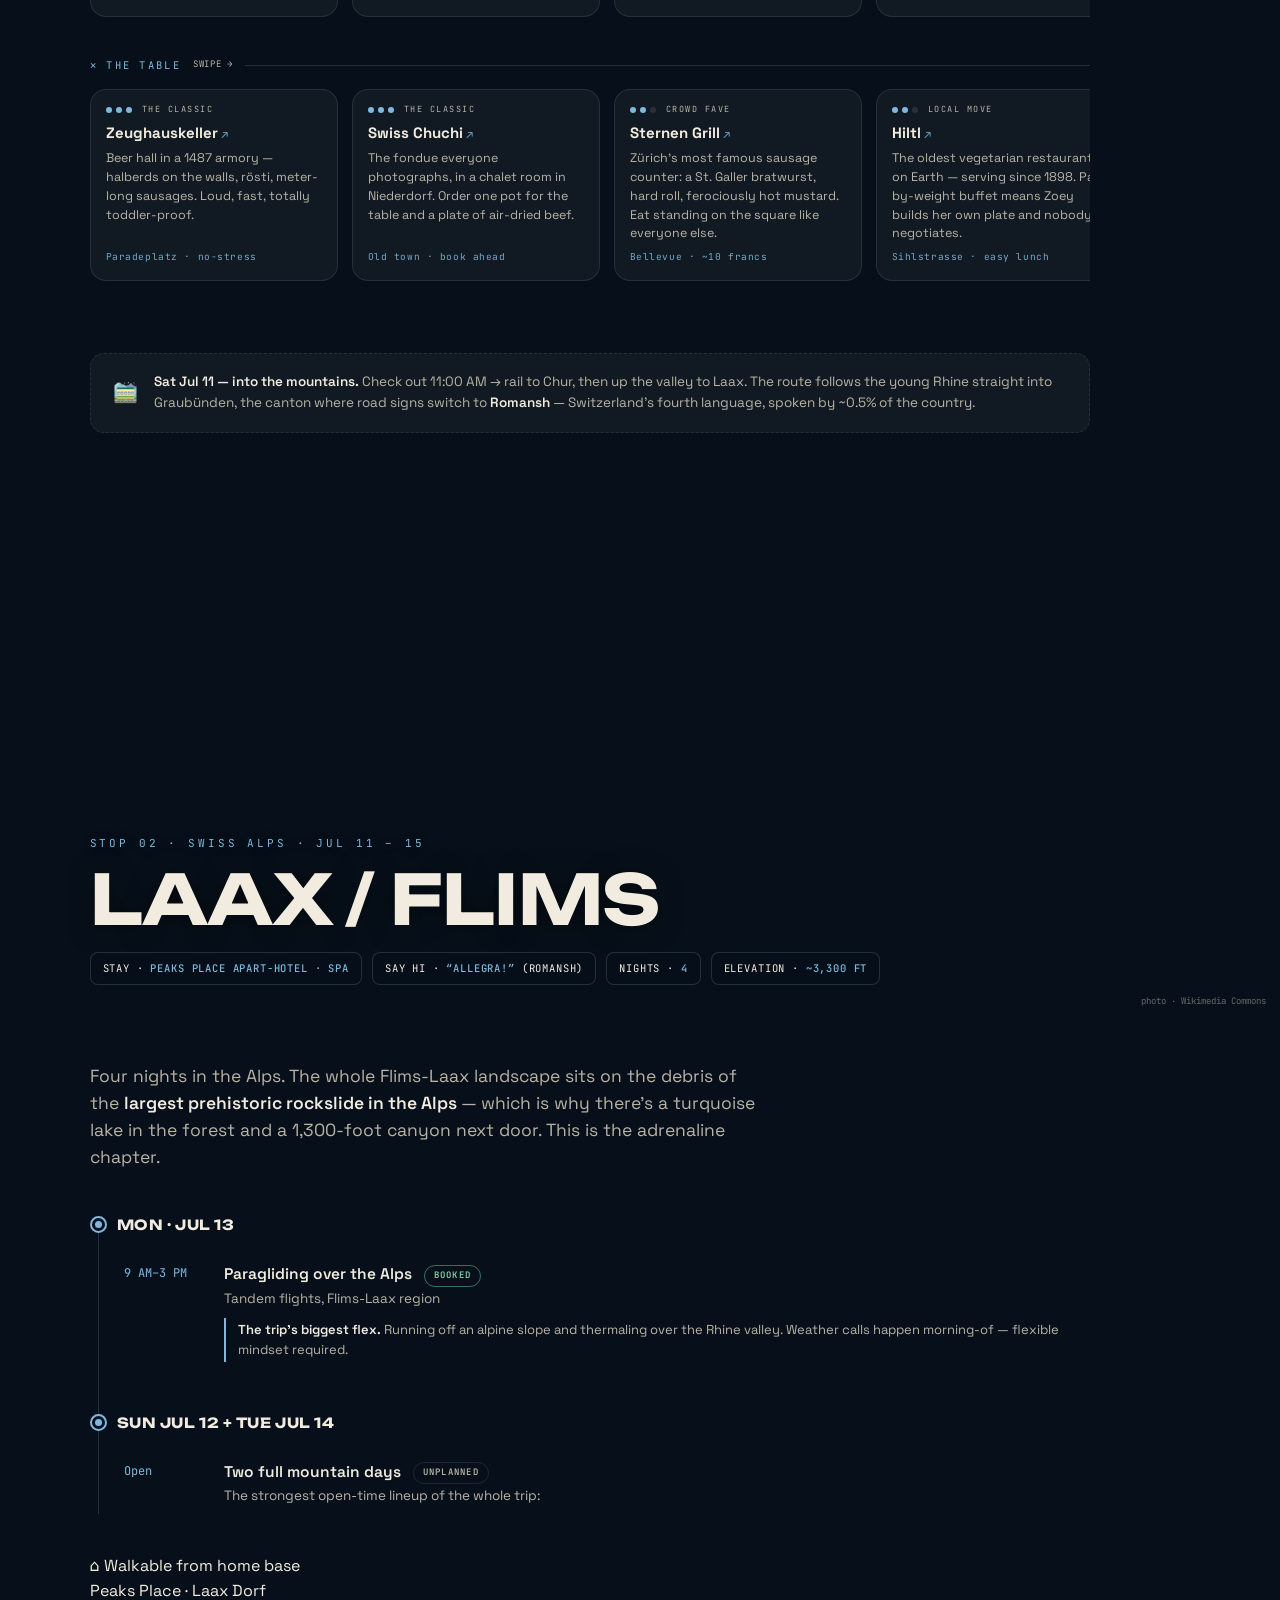
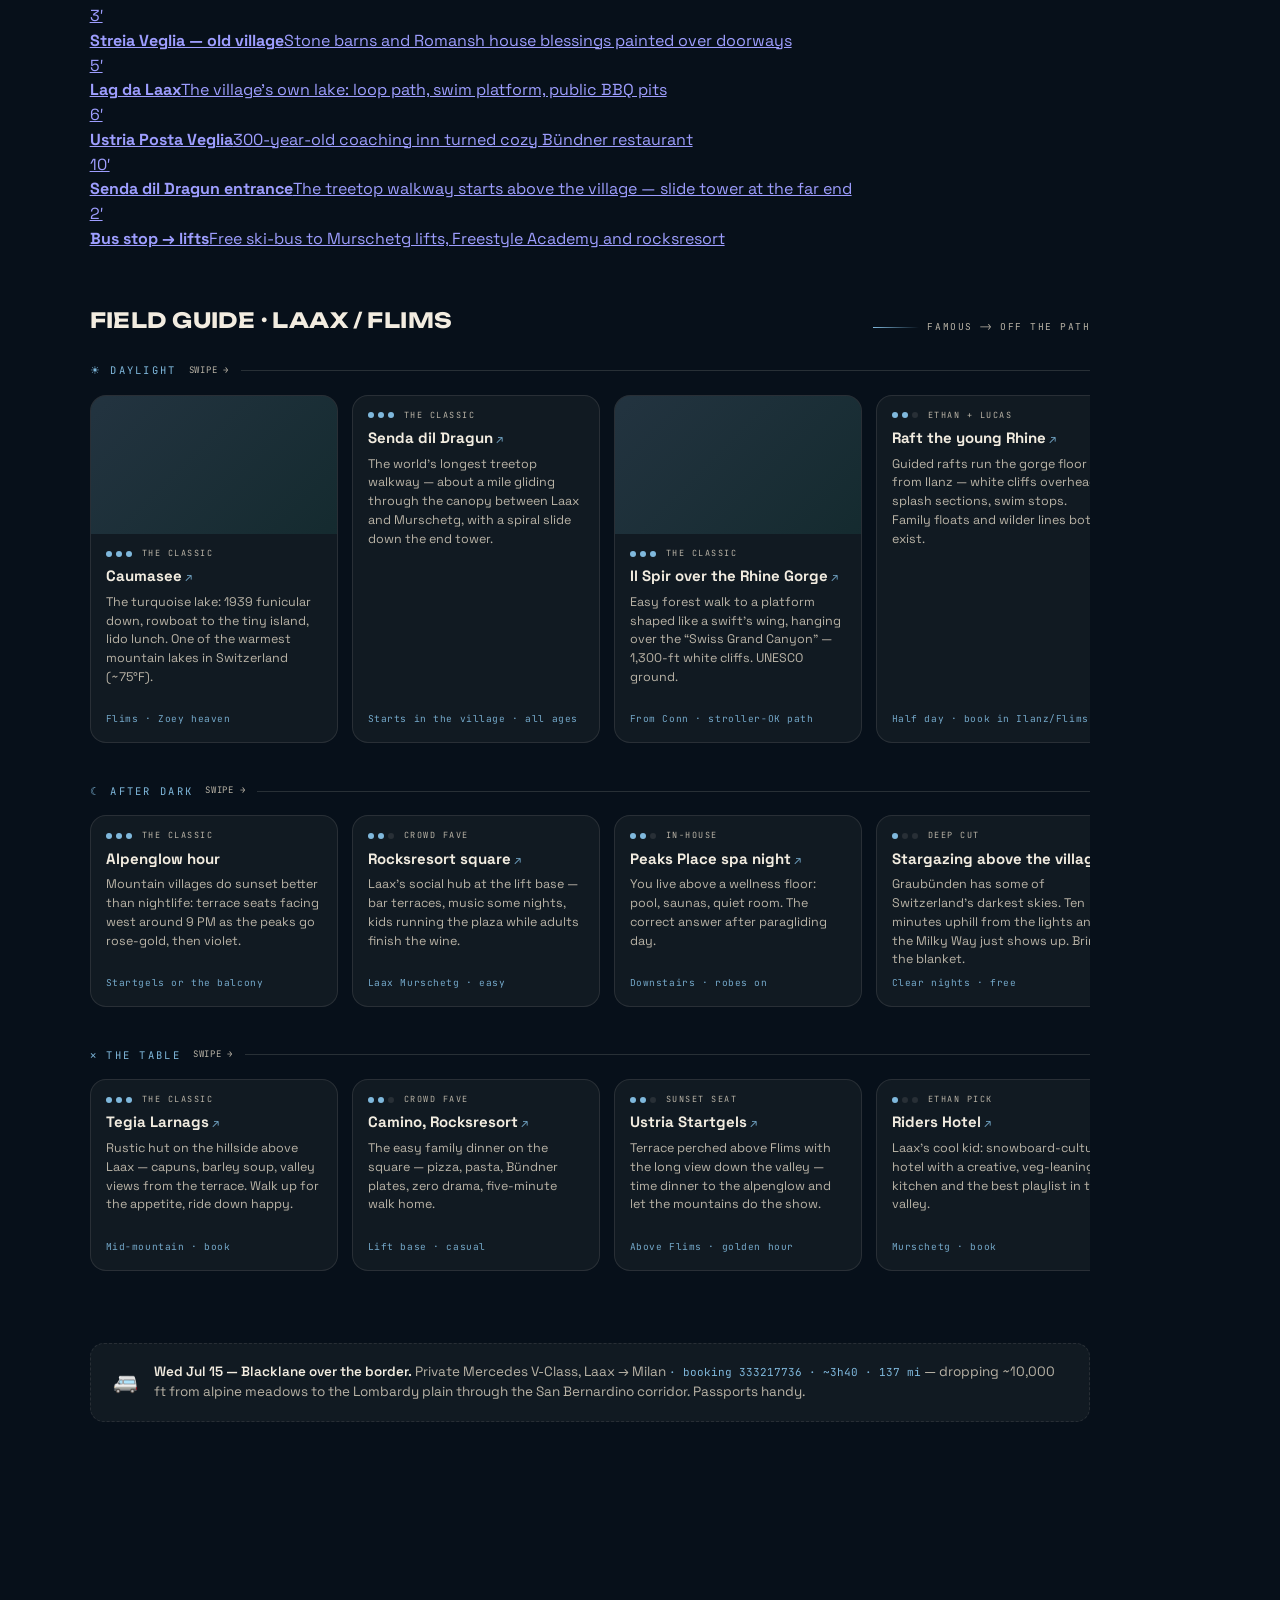
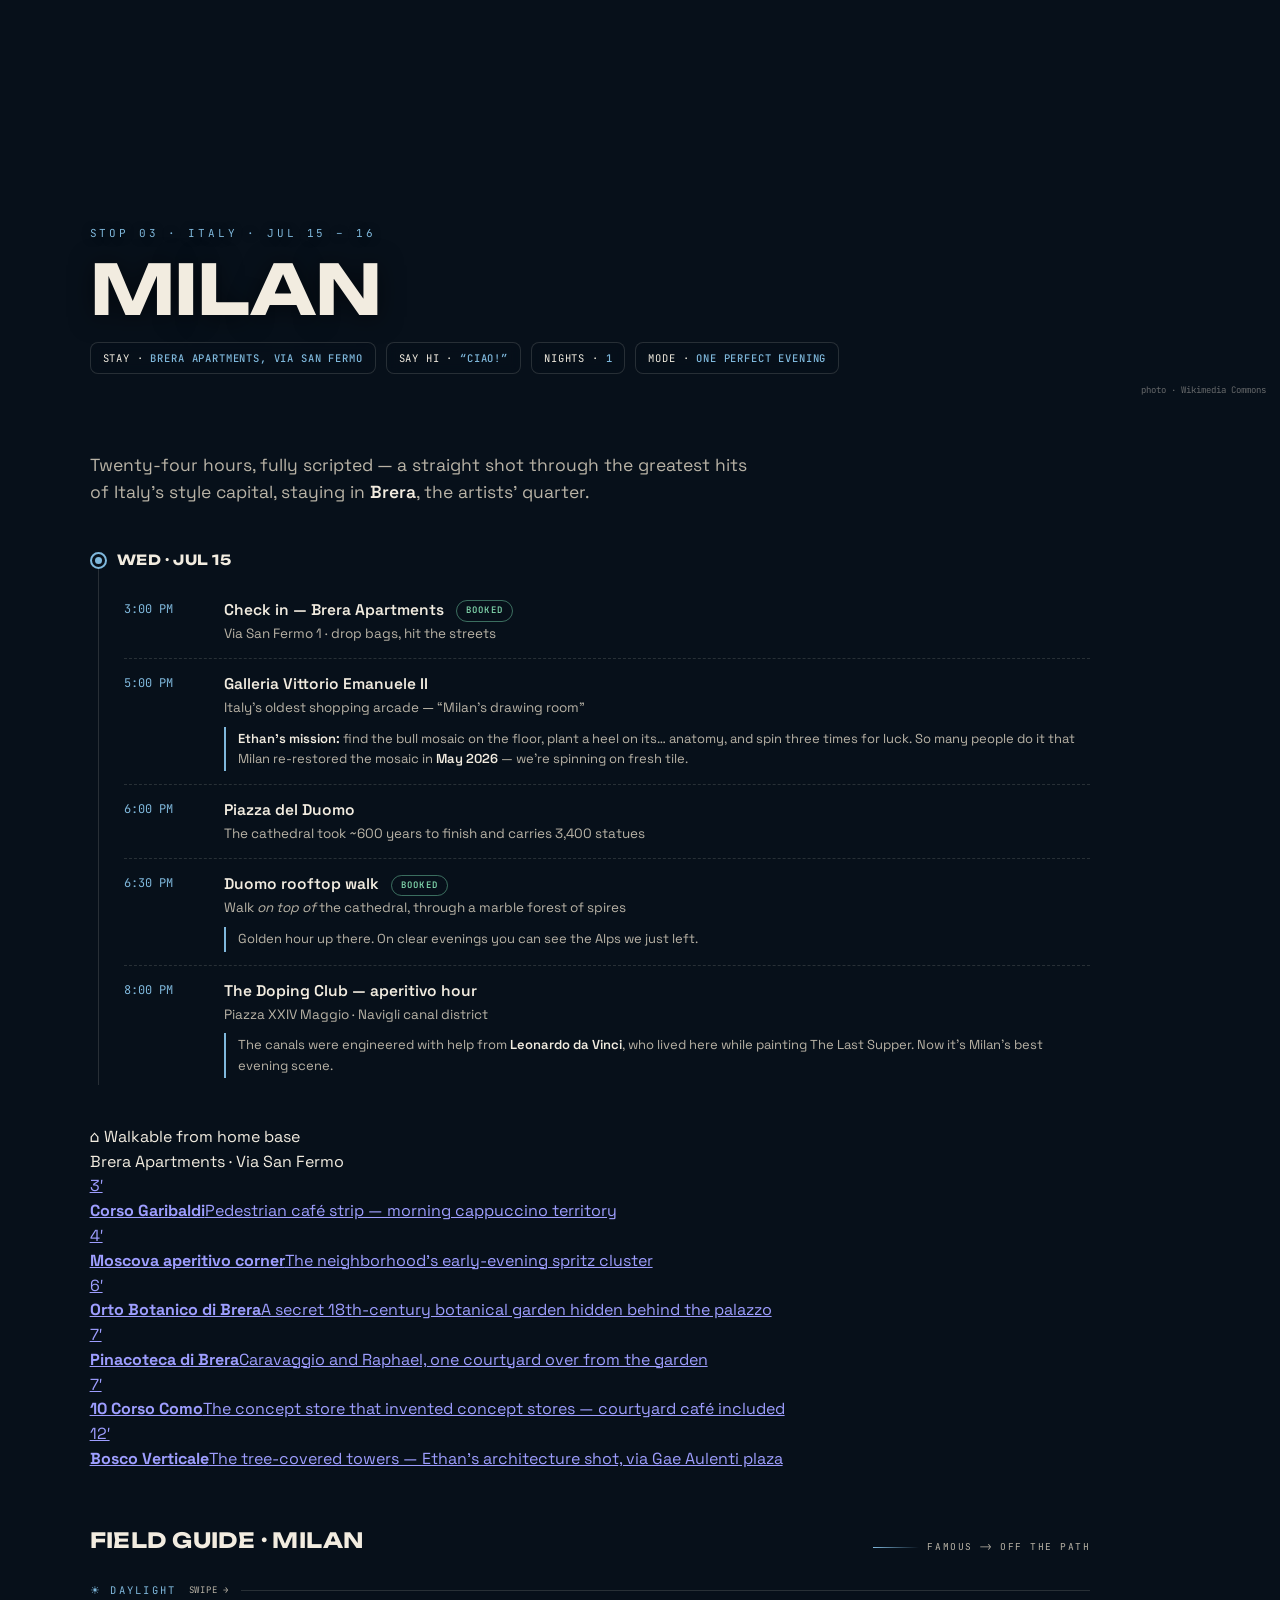
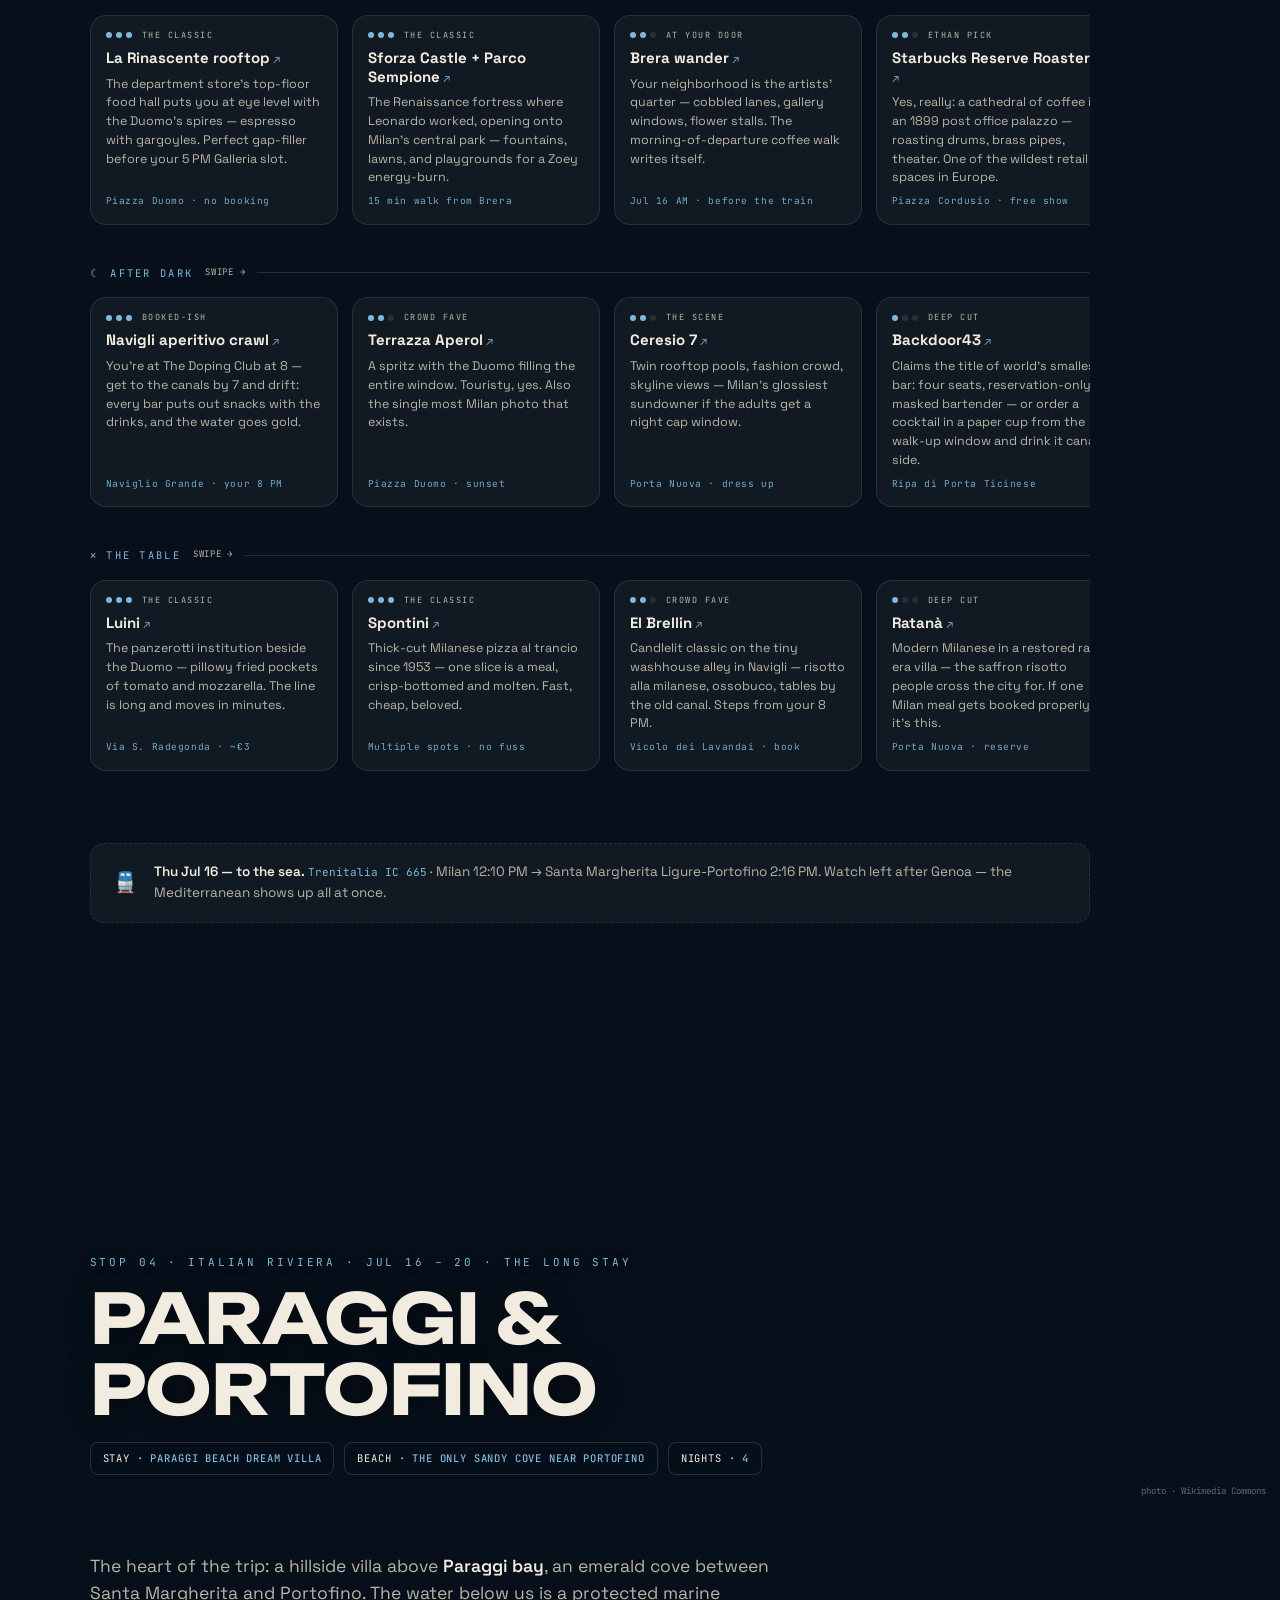
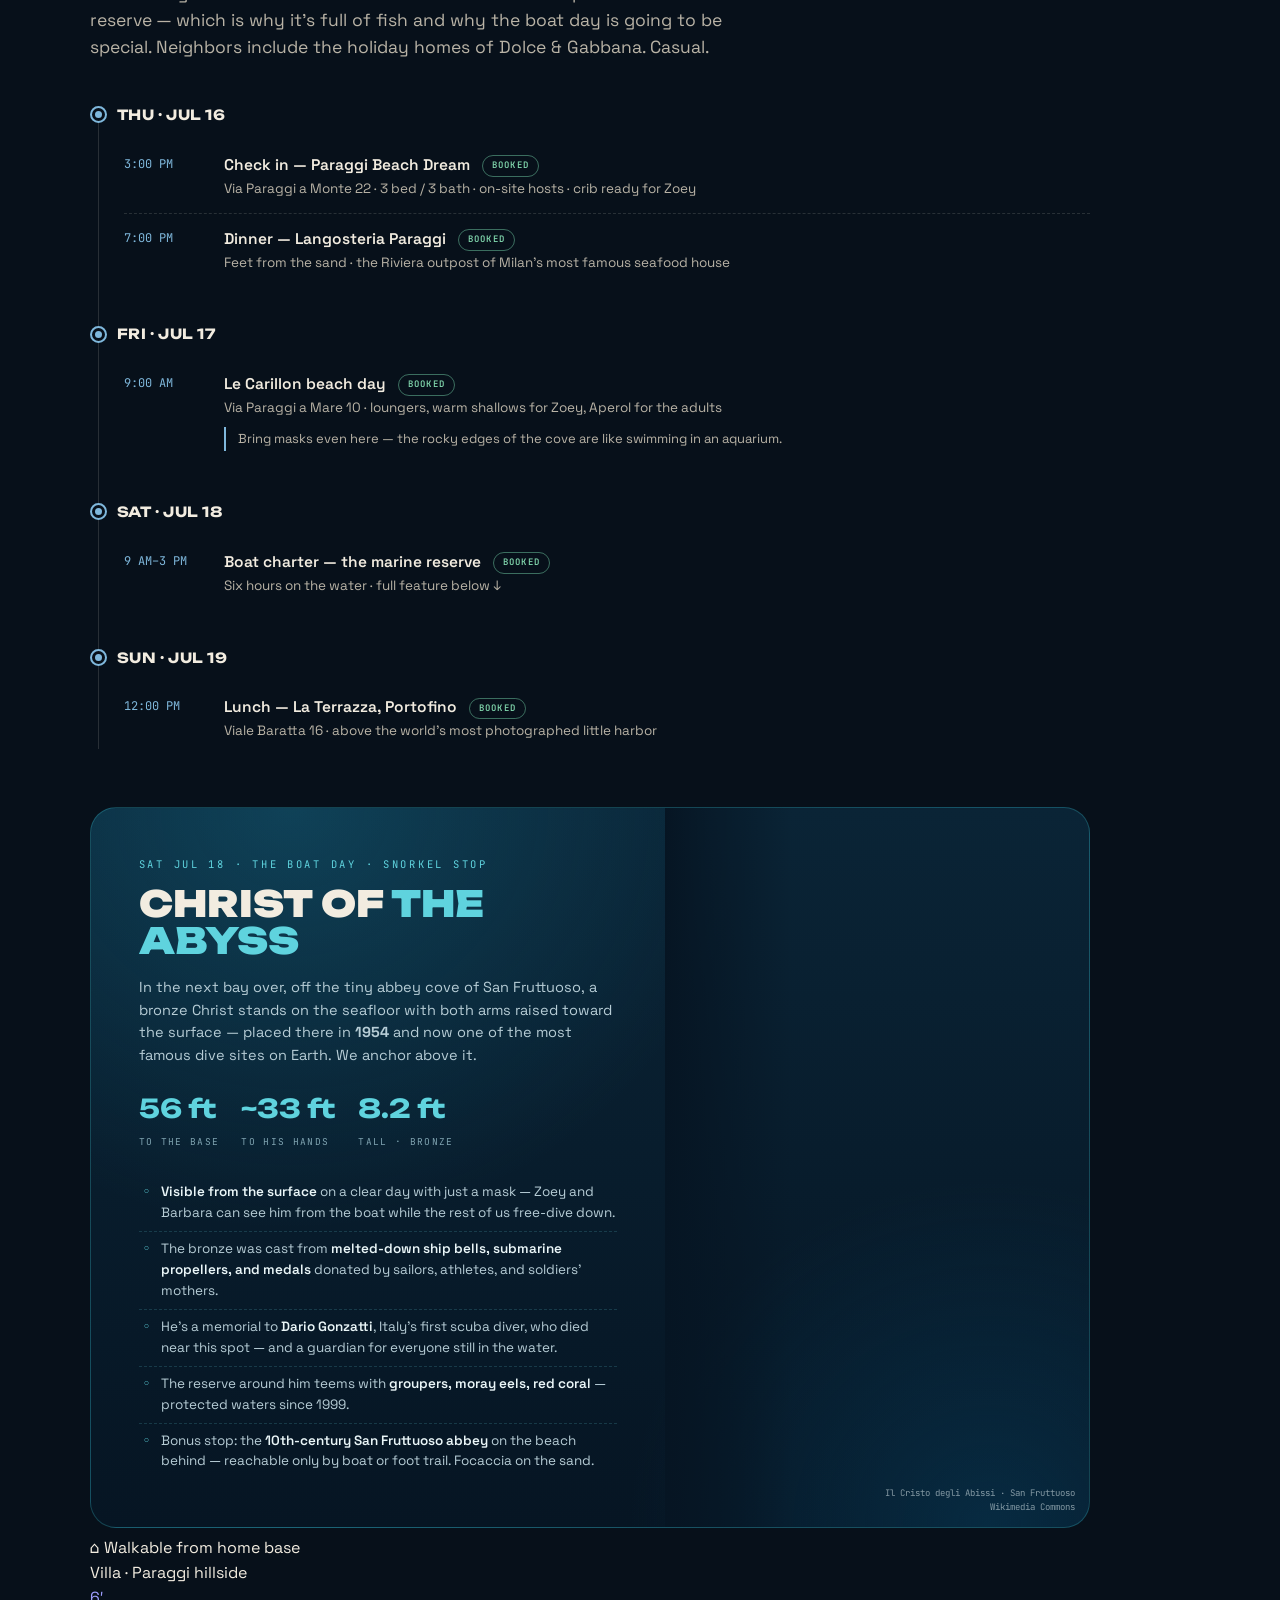
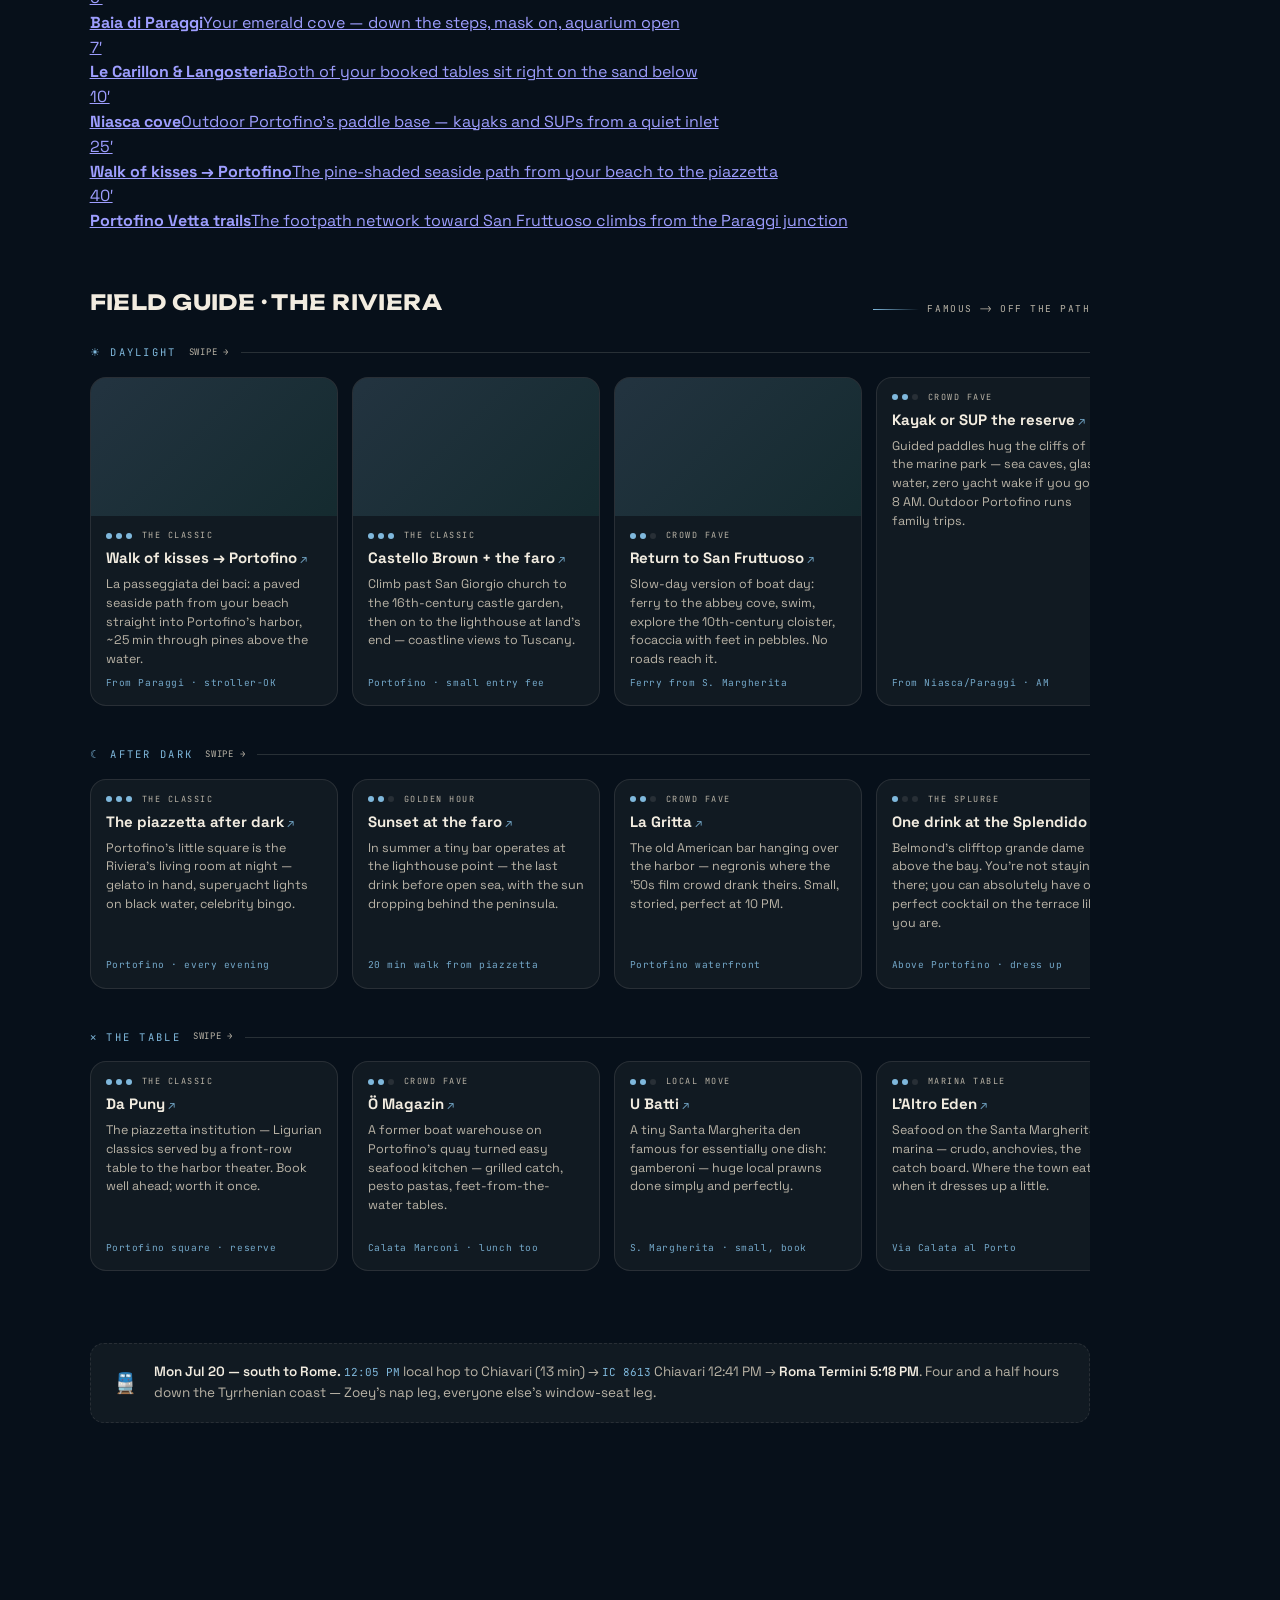
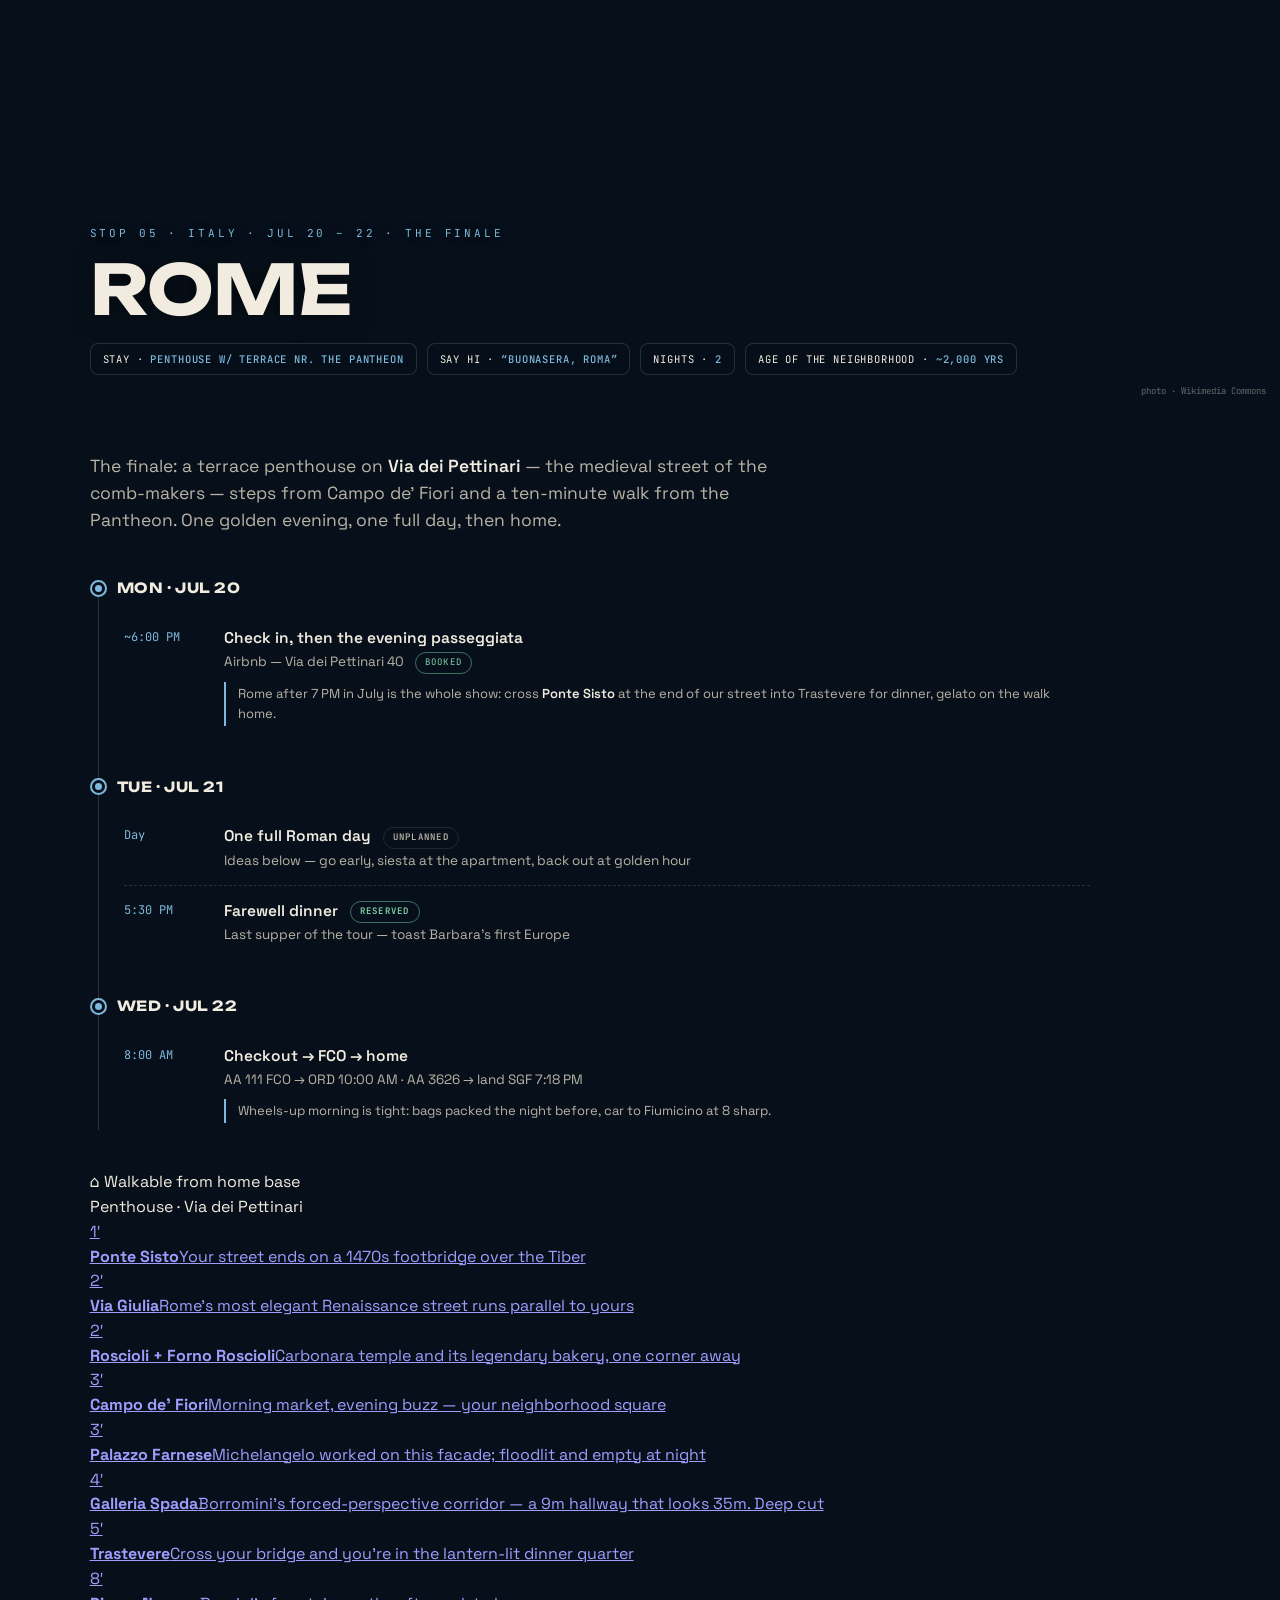
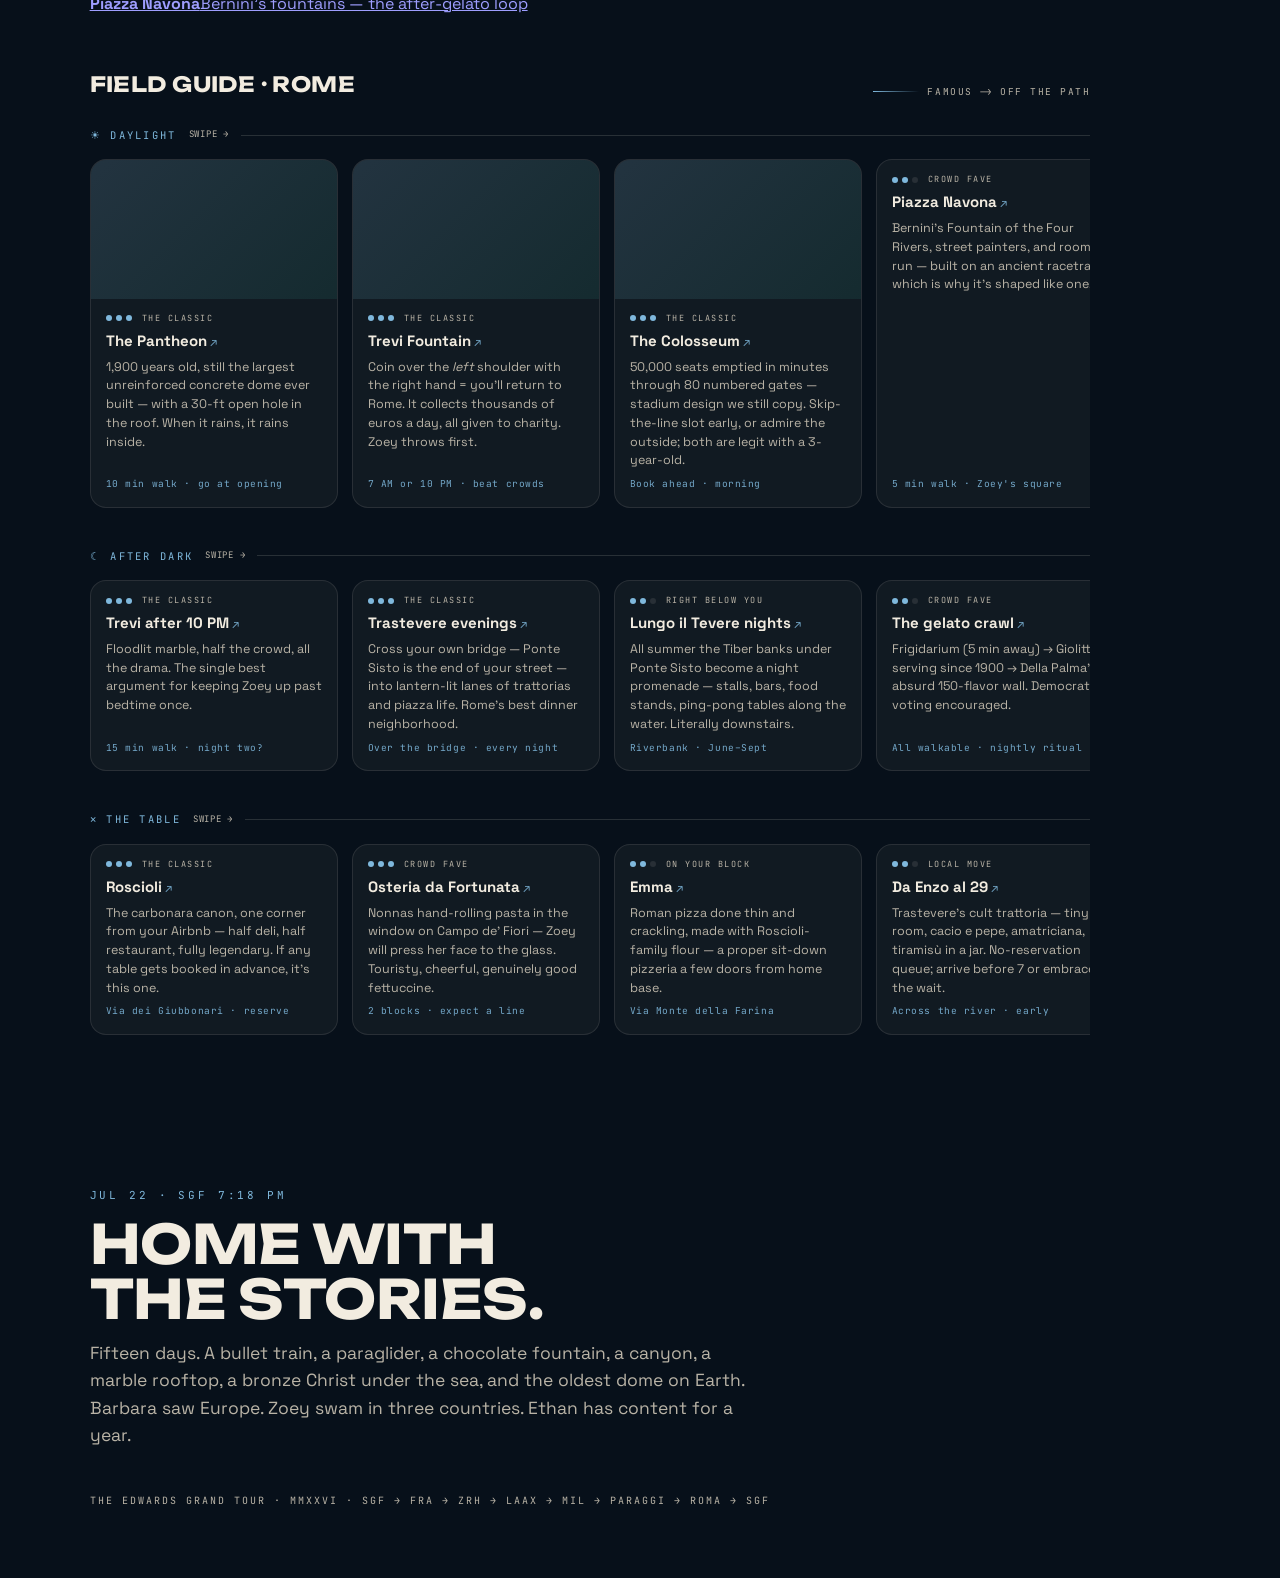
==== commit 36262883: "Walkable-from-base sections: index.html" ====
--- a/index.html
+++ b/index.html
@@ -84,6 +84,11 @@
       </div>
     </div>
 
+    <div class="walk rv">
+      <div class="walk-head"><div class="wh-k">⌂ Walkable from home base</div><div class="wh-a">Old Town penthouse · Bahnhofstrasse</div></div>
+      <div class="walk-list"><a class="wk" href="https://www.google.com/maps/search/?api=1&query=Augustinergasse%20Z%C3%BCrich" target="_blank" rel="noopener"><span class="wt">1′</span><div><b>Augustinergasse</b><span>Zürich's prettiest lane — painted bay windows, right around the corner</span></div></a><a class="wk" href="https://www.google.com/maps/search/?api=1&query=Rennweg%20Z%C3%BCrich" target="_blank" rel="noopener"><span class="wt">2′</span><div><b>Rennweg</b><span>The old town's pedestrian spine — pastry stops and Swiss knives</span></div></a><a class="wk" href="https://www.google.com/maps/search/?api=1&query=Lindenhof%20Z%C3%BCrich" target="_blank" rel="noopener"><span class="wt">3′</span><div><b>Lindenhof</b><span>Roman hilltop square with the classic river view; giant chess boards</span></div></a><a class="wk" href="https://www.google.com/maps/search/?api=1&query=St.%20Peterskirche%20Z%C3%BCrich" target="_blank" rel="noopener"><span class="wt">3′</span><div><b>St. Peter's Church</b><span>Its clock face is the largest in Europe — 8.6 meters across</span></div></a><a class="wk" href="https://www.google.com/maps/search/?api=1&query=Schipfe%20Z%C3%BCrich" target="_blank" rel="noopener"><span class="wt">3′</span><div><b>Schipfe</b><span>Medieval riverside artisan quarter tucked under Lindenhof</span></div></a><a class="wk" href="https://www.google.com/maps/search/?api=1&query=Old%20Crow%20Bar%20Z%C3%BCrich" target="_blank" rel="noopener"><span class="wt">4′</span><div><b>Old Crow</b><span>That thousand-bottle bar — it's practically on your block</span></div></a><a class="wk" href="https://www.google.com/maps/search/?api=1&query=Confiserie%20Spr%C3%BCngli%20Paradeplatz%20Z%C3%BCrich" target="_blank" rel="noopener"><span class="wt">5′</span><div><b>Sprüngli, Paradeplatz</b><span>The 1836 confiserie — take Zoey for Luxemburgerli macarons</span></div></a><a class="wk" href="https://www.google.com/maps/search/?api=1&query=B%C3%BCrkliplatz%20Z%C3%BCrich" target="_blank" rel="noopener"><span class="wt">8′</span><div><b>Bürkliplatz lakefront</b><span>Swans, Alps, boat piers — the evening walk writes itself</span></div></a></div>
+    </div>
+
     <div class="guide rv">
       <div class="guide-head"><h3>Field Guide · Zürich</h3><div class="axis">famous ⟶ off the path</div></div>
 
@@ -160,6 +165,11 @@
       </div>
     </div>
 
+    <div class="walk rv">
+      <div class="walk-head"><div class="wh-k">⌂ Walkable from home base</div><div class="wh-a">Peaks Place · Laax Dorf</div></div>
+      <div class="walk-list"><a class="wk" href="https://www.google.com/maps/search/?api=1&query=Laax%20Dorf" target="_blank" rel="noopener"><span class="wt">3′</span><div><b>Streia Veglia — old village</b><span>Stone barns and Romansh house blessings painted over doorways</span></div></a><a class="wk" href="https://www.google.com/maps/search/?api=1&query=Lag%20da%20Laax" target="_blank" rel="noopener"><span class="wt">5′</span><div><b>Lag da Laax</b><span>The village's own lake: loop path, swim platform, public BBQ pits</span></div></a><a class="wk" href="https://www.google.com/maps/search/?api=1&query=Posta%20Veglia%20Laax" target="_blank" rel="noopener"><span class="wt">6′</span><div><b>Ustria Posta Veglia</b><span>300-year-old coaching inn turned cozy Bündner restaurant</span></div></a><a class="wk" href="https://www.google.com/maps/search/?api=1&query=Senda%20dil%20Dragun%20Laax" target="_blank" rel="noopener"><span class="wt">10′</span><div><b>Senda dil Dragun entrance</b><span>The treetop walkway starts above the village — slide tower at the far end</span></div></a><a class="wk" href="https://www.google.com/maps/search/?api=1&query=Laax%20Dorf%20Posta%20bus%20stop" target="_blank" rel="noopener"><span class="wt">2′</span><div><b>Bus stop → lifts</b><span>Free ski-bus to Murschetg lifts, Freestyle Academy and rocksresort</span></div></a></div>
+    </div>
+
     <div class="guide rv">
       <div class="guide-head"><h3>Field Guide · Laax / Flims</h3><div class="axis">famous ⟶ off the path</div></div>
 
@@ -235,6 +245,11 @@
         <div class="ev"><div class="t">6:30 PM</div><div><div class="title">Duomo rooftop walk <span class="pill conf">Booked</span></div><div class="sub">Walk <em>on top of</em> the cathedral, through a marble forest of spires</div><div class="fact">Golden hour up there. On clear evenings you can see the Alps we just left.</div></div></div>
         <div class="ev"><div class="t">8:00 PM</div><div><div class="title">The Doping Club — aperitivo hour</div><div class="sub">Piazza XXIV Maggio · Navigli canal district</div><div class="fact">The canals were engineered with help from <b>Leonardo da Vinci</b>, who lived here while painting The Last Supper. Now it's Milan's best evening scene.</div></div></div>
       </div>
+    </div>
+
+    <div class="walk rv">
+      <div class="walk-head"><div class="wh-k">⌂ Walkable from home base</div><div class="wh-a">Brera Apartments · Via San Fermo</div></div>
+      <div class="walk-list"><a class="wk" href="https://www.google.com/maps/search/?api=1&query=Corso%20Garibaldi%20Milano" target="_blank" rel="noopener"><span class="wt">3′</span><div><b>Corso Garibaldi</b><span>Pedestrian café strip — morning cappuccino territory</span></div></a><a class="wk" href="https://www.google.com/maps/search/?api=1&query=Piazza%20XXV%20Aprile%20Milano" target="_blank" rel="noopener"><span class="wt">4′</span><div><b>Moscova aperitivo corner</b><span>The neighborhood's early-evening spritz cluster</span></div></a><a class="wk" href="https://www.google.com/maps/search/?api=1&query=Orto%20Botanico%20di%20Brera%20Milano" target="_blank" rel="noopener"><span class="wt">6′</span><div><b>Orto Botanico di Brera</b><span>A secret 18th-century botanical garden hidden behind the palazzo</span></div></a><a class="wk" href="https://www.google.com/maps/search/?api=1&query=Pinacoteca%20di%20Brera%20Milano" target="_blank" rel="noopener"><span class="wt">7′</span><div><b>Pinacoteca di Brera</b><span>Caravaggio and Raphael, one courtyard over from the garden</span></div></a><a class="wk" href="https://www.google.com/maps/search/?api=1&query=10%20Corso%20Como%20Milano" target="_blank" rel="noopener"><span class="wt">7′</span><div><b>10 Corso Como</b><span>The concept store that invented concept stores — courtyard café included</span></div></a><a class="wk" href="https://www.google.com/maps/search/?api=1&query=Bosco%20Verticale%20Milano" target="_blank" rel="noopener"><span class="wt">12′</span><div><b>Bosco Verticale</b><span>The tree-covered towers — Ethan's architecture shot, via Gae Aulenti plaza</span></div></a></div>
     </div>
 
     <div class="guide rv">
@@ -344,6 +359,11 @@
       </div>
     </div>
 
+    <div class="walk rv">
+      <div class="walk-head"><div class="wh-k">⌂ Walkable from home base</div><div class="wh-a">Villa · Paraggi hillside</div></div>
+      <div class="walk-list"><a class="wk" href="https://www.google.com/maps/search/?api=1&query=Baia%20di%20Paraggi" target="_blank" rel="noopener"><span class="wt">6′</span><div><b>Baia di Paraggi</b><span>Your emerald cove — down the steps, mask on, aquarium open</span></div></a><a class="wk" href="https://www.google.com/maps/search/?api=1&query=Le%20Carillon%20Paraggi" target="_blank" rel="noopener"><span class="wt">7′</span><div><b>Le Carillon & Langosteria</b><span>Both of your booked tables sit right on the sand below</span></div></a><a class="wk" href="https://www.google.com/maps/search/?api=1&query=Niasca%20Portofino" target="_blank" rel="noopener"><span class="wt">10′</span><div><b>Niasca cove</b><span>Outdoor Portofino's paddle base — kayaks and SUPs from a quiet inlet</span></div></a><a class="wk" href="https://www.google.com/maps/search/?api=1&query=Passeggiata%20dei%20Baci%20Paraggi%20Portofino" target="_blank" rel="noopener"><span class="wt">25′</span><div><b>Walk of kisses → Portofino</b><span>The pine-shaded seaside path from your beach to the piazzetta</span></div></a><a class="wk" href="https://www.google.com/maps/search/?api=1&query=Portofino%20Vetta" target="_blank" rel="noopener"><span class="wt">40′</span><div><b>Portofino Vetta trails</b><span>The footpath network toward San Fruttuoso climbs from the Paraggi junction</span></div></a></div>
+    </div>
+
     <div class="guide rv">
       <div class="guide-head"><h3>Field Guide · The Riviera</h3><div class="axis">famous ⟶ off the path</div></div>
 
@@ -425,6 +445,11 @@
         <div class="day-tag"><span class="node"><i></i></span><span class="dt">Wed · Jul 22</span></div>
         <div class="ev"><div class="t">8:00 AM</div><div><div class="title">Checkout → FCO → home</div><div class="sub">AA 111 FCO → ORD 10:00 AM · AA 3626 → land SGF 7:18 PM</div><div class="fact">Wheels-up morning is tight: bags packed the night before, car to Fiumicino at 8 sharp.</div></div></div>
       </div>
+    </div>
+
+    <div class="walk rv">
+      <div class="walk-head"><div class="wh-k">⌂ Walkable from home base</div><div class="wh-a">Penthouse · Via dei Pettinari</div></div>
+      <div class="walk-list"><a class="wk" href="https://www.google.com/maps/search/?api=1&query=Ponte%20Sisto%20Roma" target="_blank" rel="noopener"><span class="wt">1′</span><div><b>Ponte Sisto</b><span>Your street ends on a 1470s footbridge over the Tiber</span></div></a><a class="wk" href="https://www.google.com/maps/search/?api=1&query=Via%20Giulia%20Roma" target="_blank" rel="noopener"><span class="wt">2′</span><div><b>Via Giulia</b><span>Rome's most elegant Renaissance street runs parallel to yours</span></div></a><a class="wk" href="https://www.google.com/maps/search/?api=1&query=Salumeria%20Roscioli%20Roma" target="_blank" rel="noopener"><span class="wt">2′</span><div><b>Roscioli + Forno Roscioli</b><span>Carbonara temple and its legendary bakery, one corner away</span></div></a><a class="wk" href="https://www.google.com/maps/search/?api=1&query=Campo%20de%27%20Fiori%20Roma" target="_blank" rel="noopener"><span class="wt">3′</span><div><b>Campo de' Fiori</b><span>Morning market, evening buzz — your neighborhood square</span></div></a><a class="wk" href="https://www.google.com/maps/search/?api=1&query=Palazzo%20Farnese%20Roma" target="_blank" rel="noopener"><span class="wt">3′</span><div><b>Palazzo Farnese</b><span>Michelangelo worked on this facade; floodlit and empty at night</span></div></a><a class="wk" href="https://www.google.com/maps/search/?api=1&query=Galleria%20Spada%20Roma" target="_blank" rel="noopener"><span class="wt">4′</span><div><b>Galleria Spada</b><span>Borromini's forced-perspective corridor — a 9m hallway that looks 35m. Deep cut</span></div></a><a class="wk" href="https://www.google.com/maps/search/?api=1&query=Trastevere%20Roma" target="_blank" rel="noopener"><span class="wt">5′</span><div><b>Trastevere</b><span>Cross your bridge and you're in the lantern-lit dinner quarter</span></div></a><a class="wk" href="https://www.google.com/maps/search/?api=1&query=Piazza%20Navona%20Roma" target="_blank" rel="noopener"><span class="wt">8′</span><div><b>Piazza Navona</b><span>Bernini's fountains — the after-gelato loop</span></div></a></div>
     </div>
 
     <div class="guide rv">
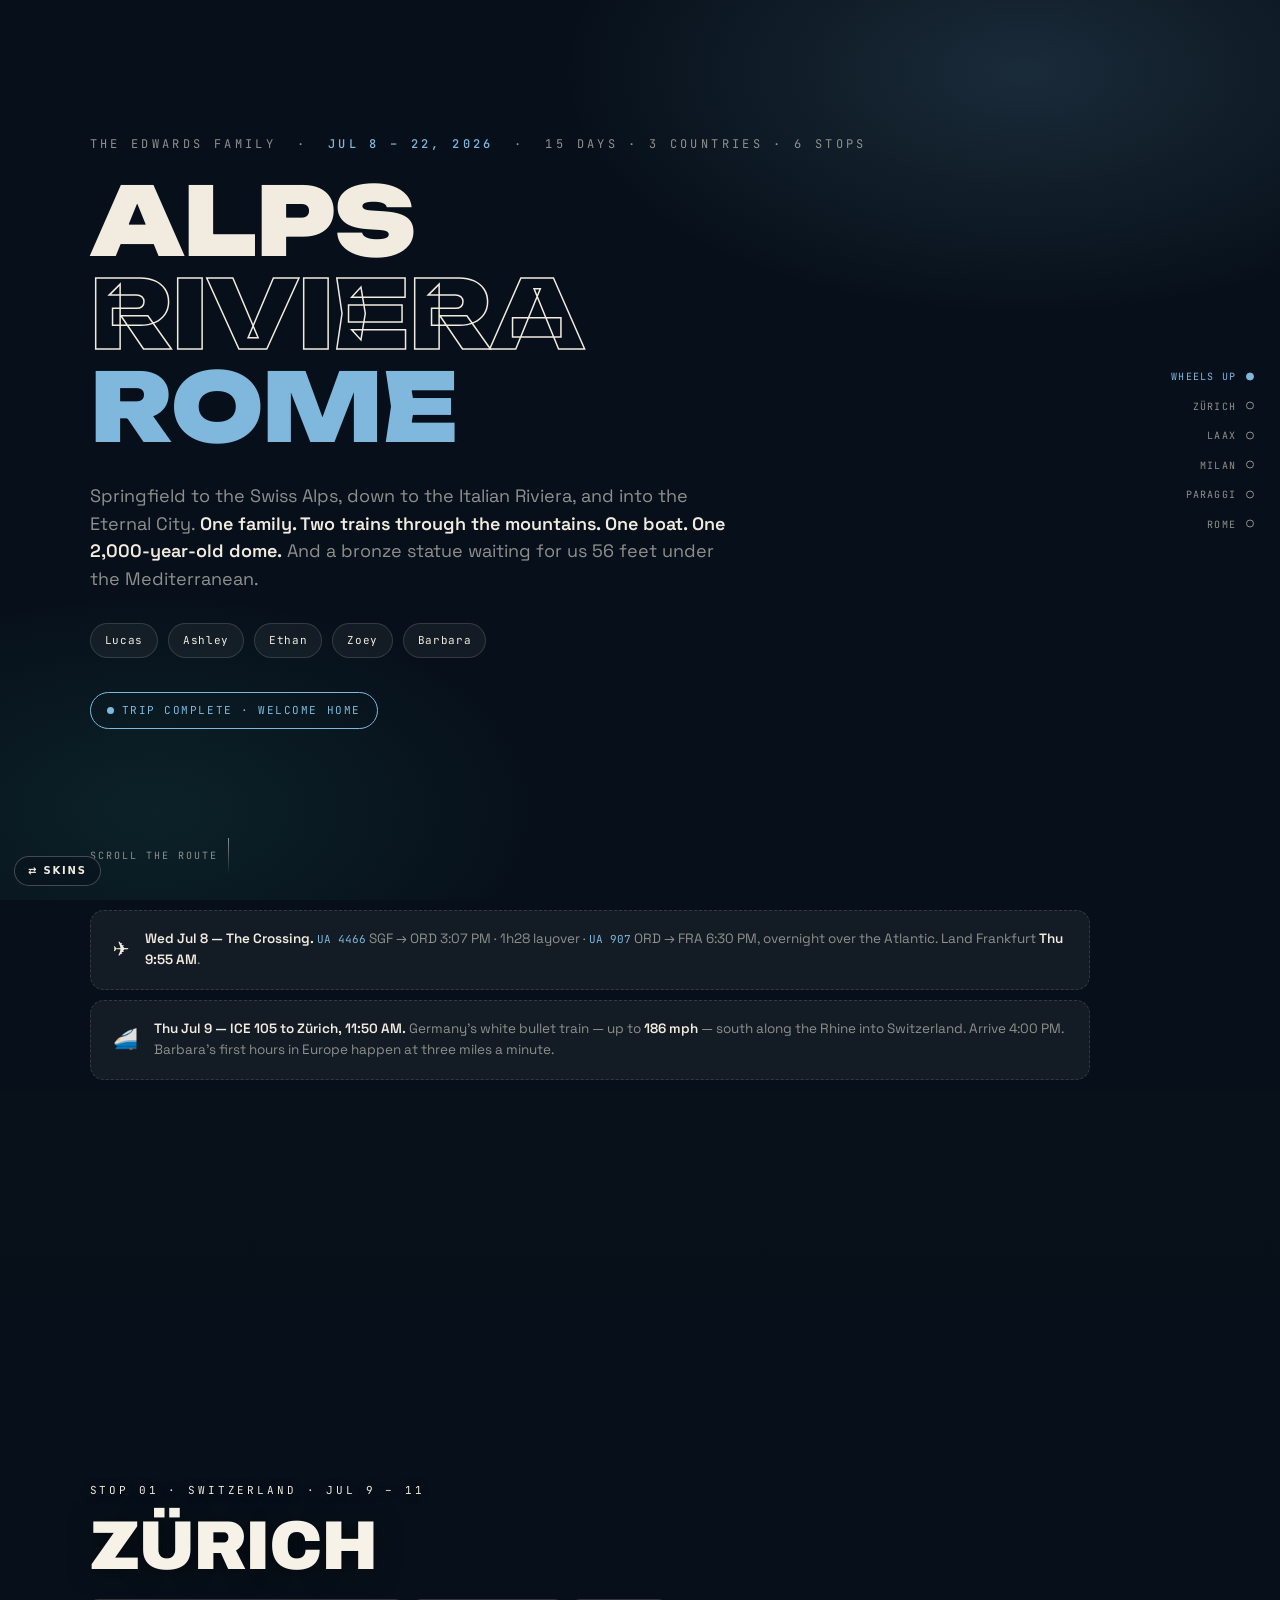
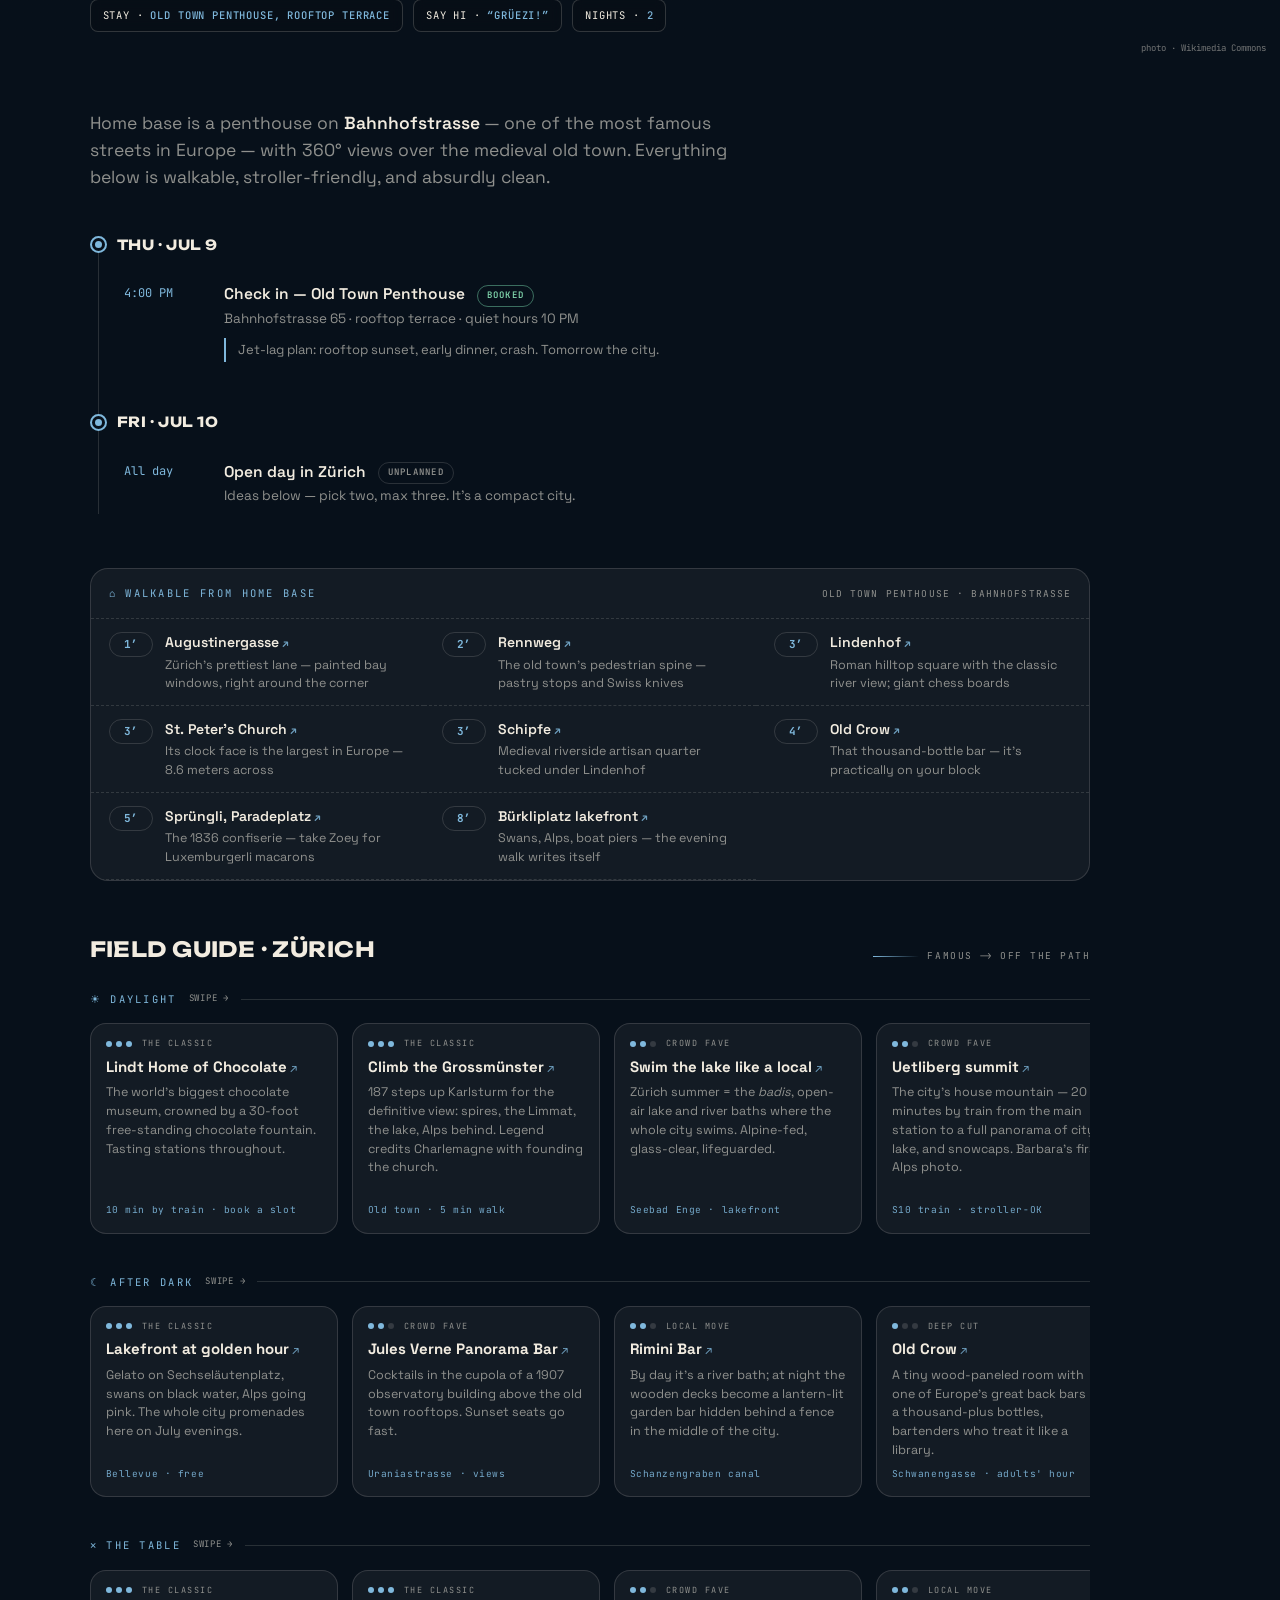
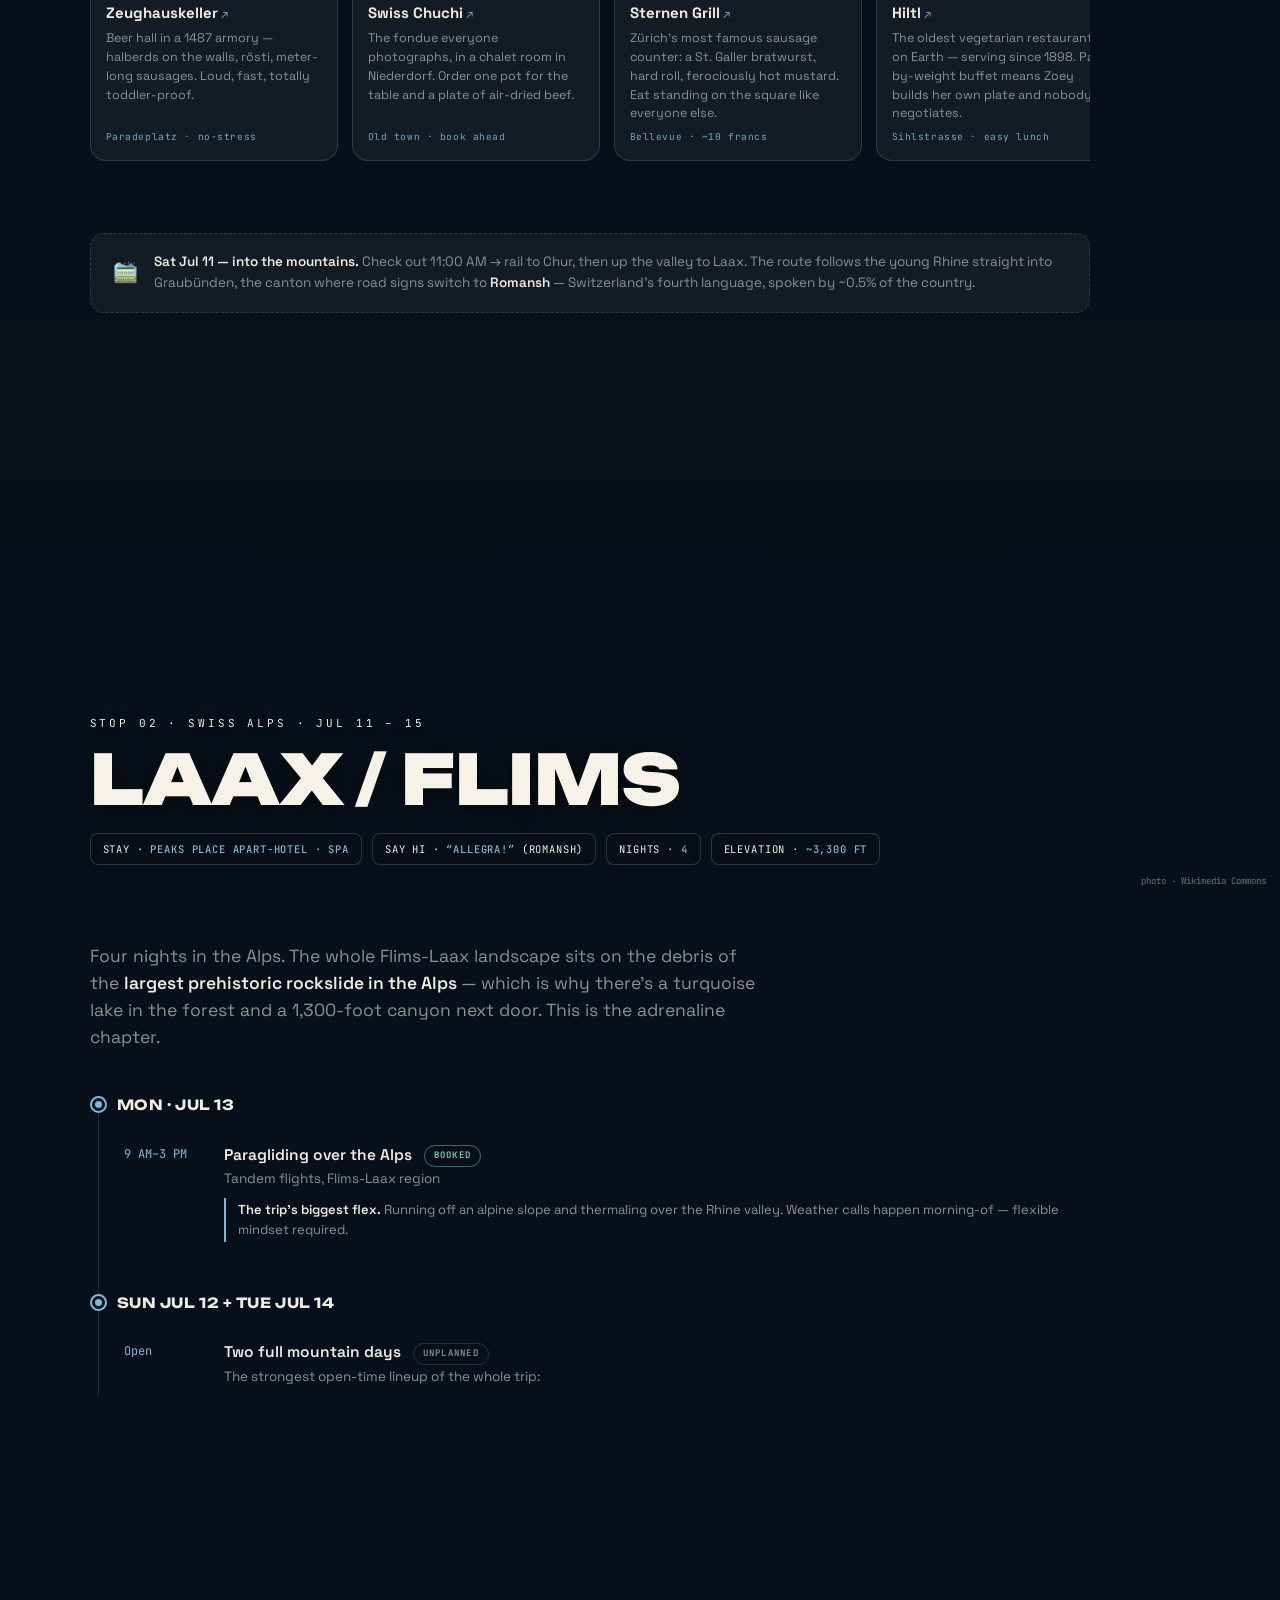
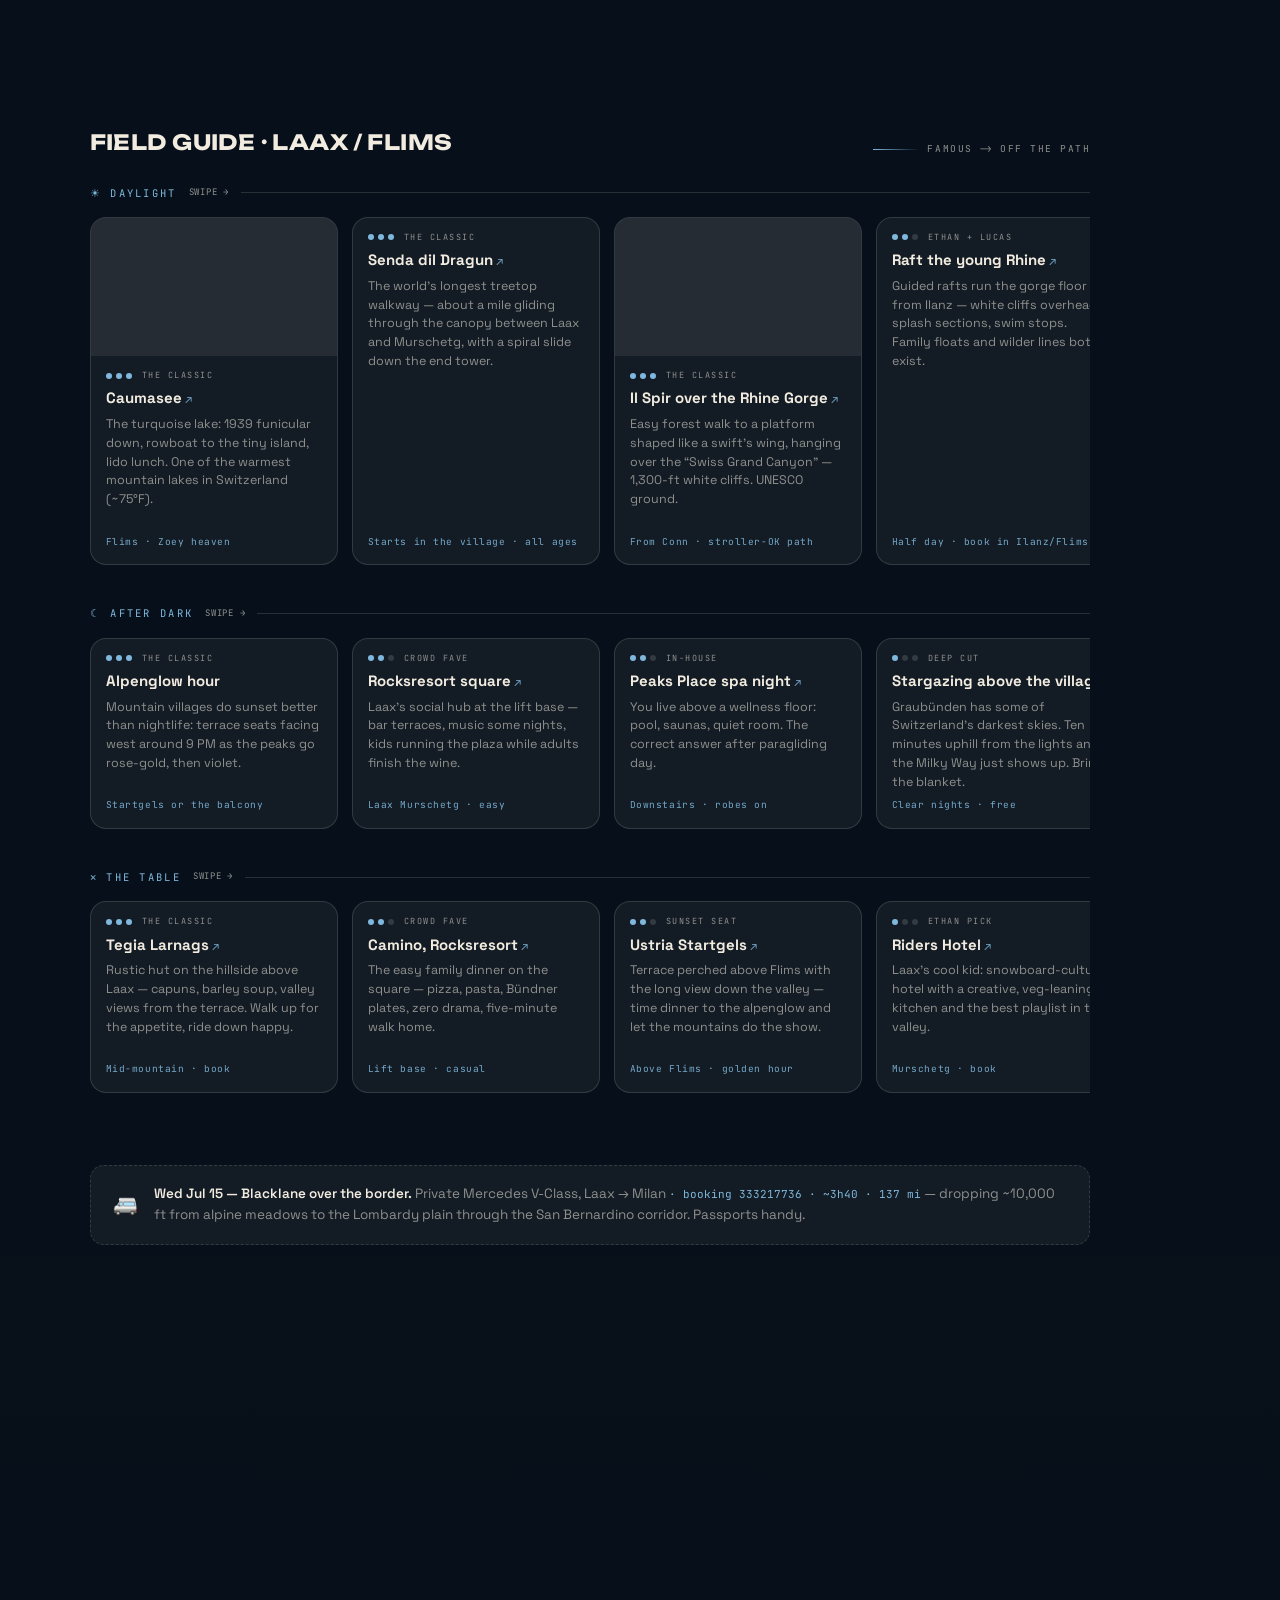
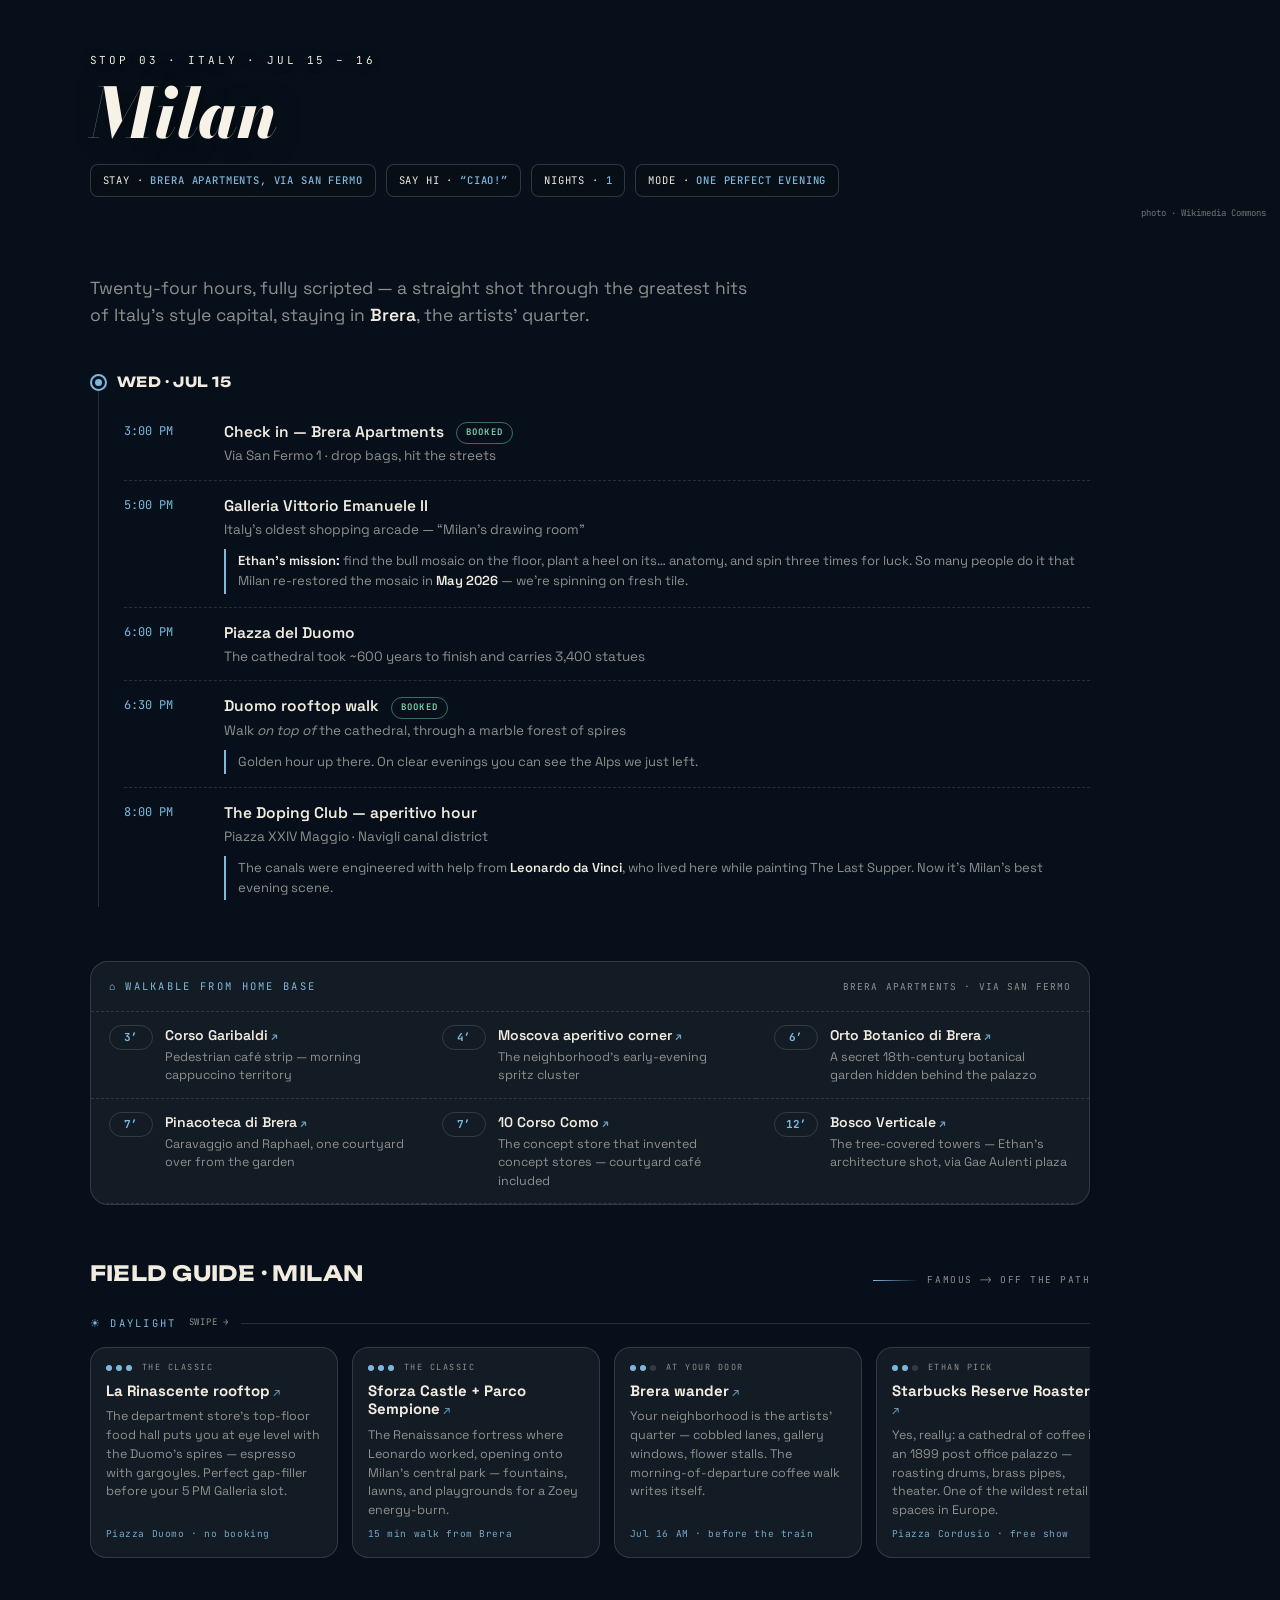
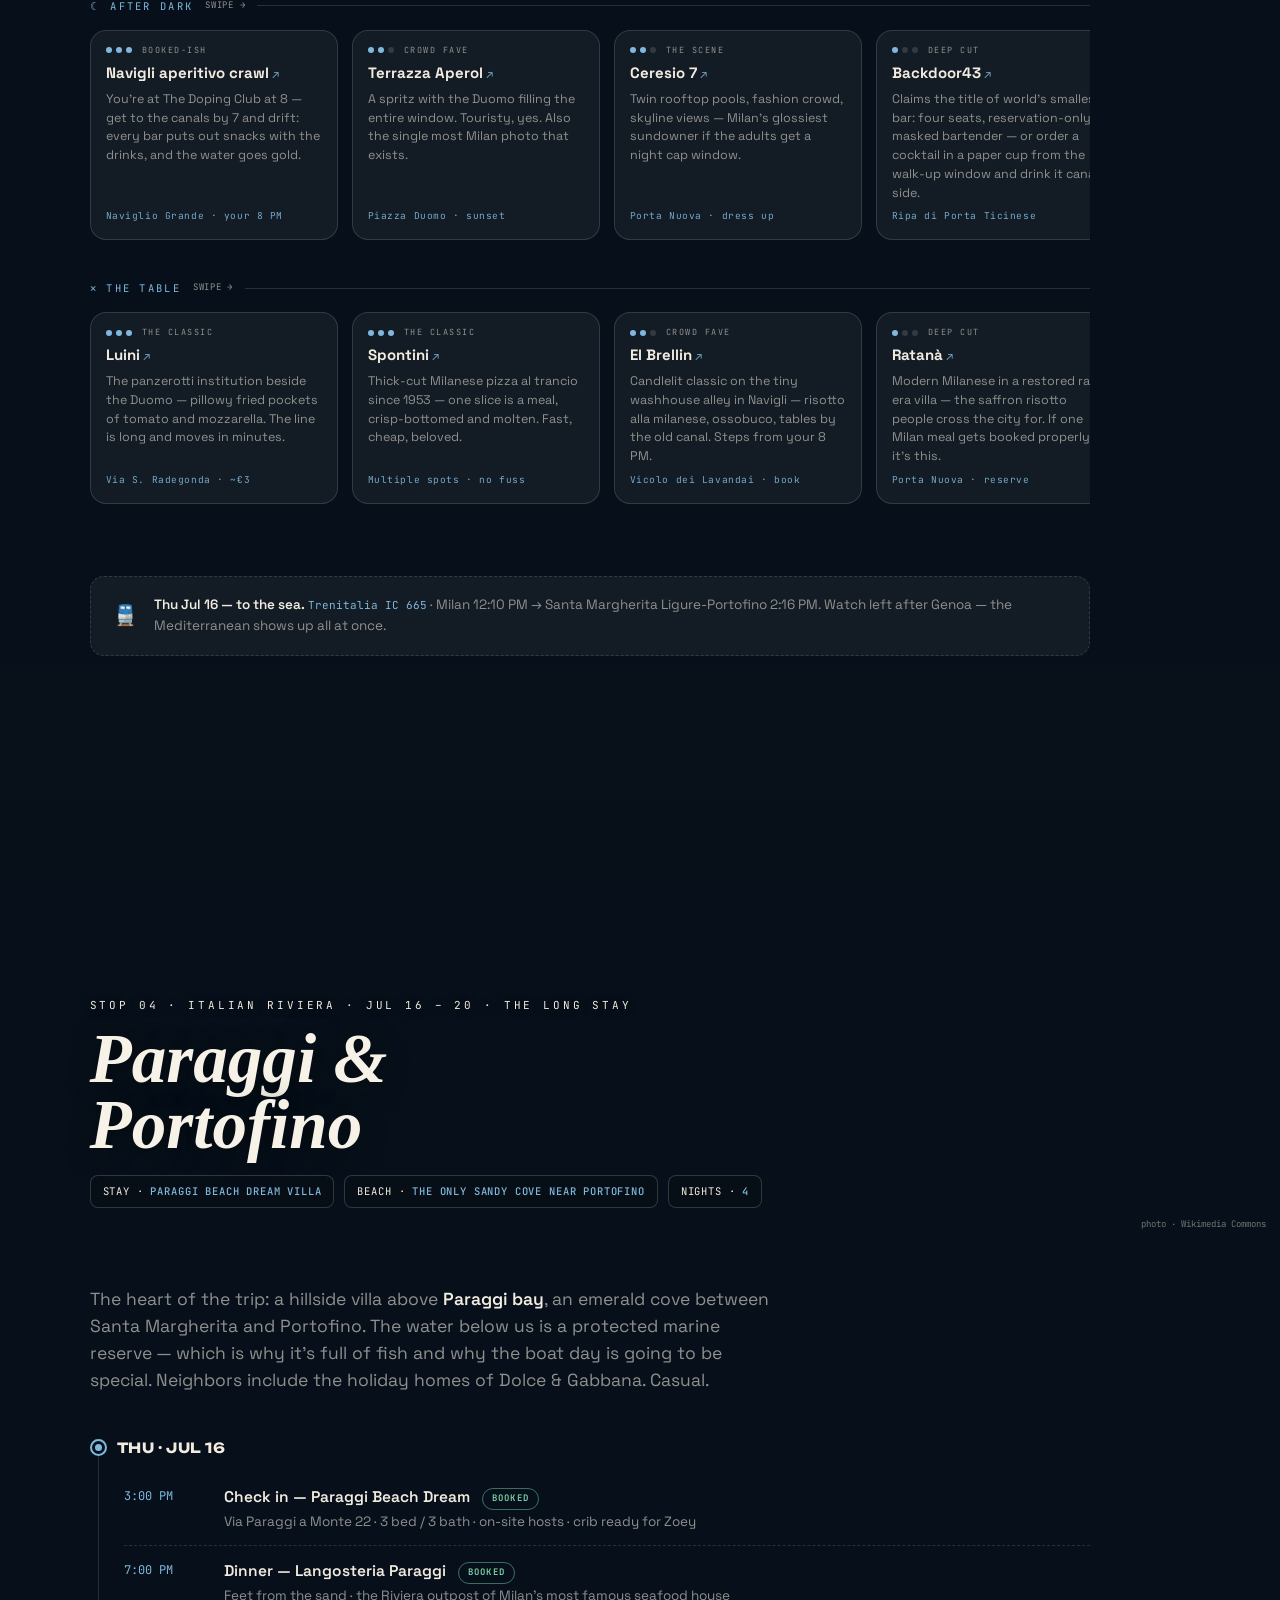
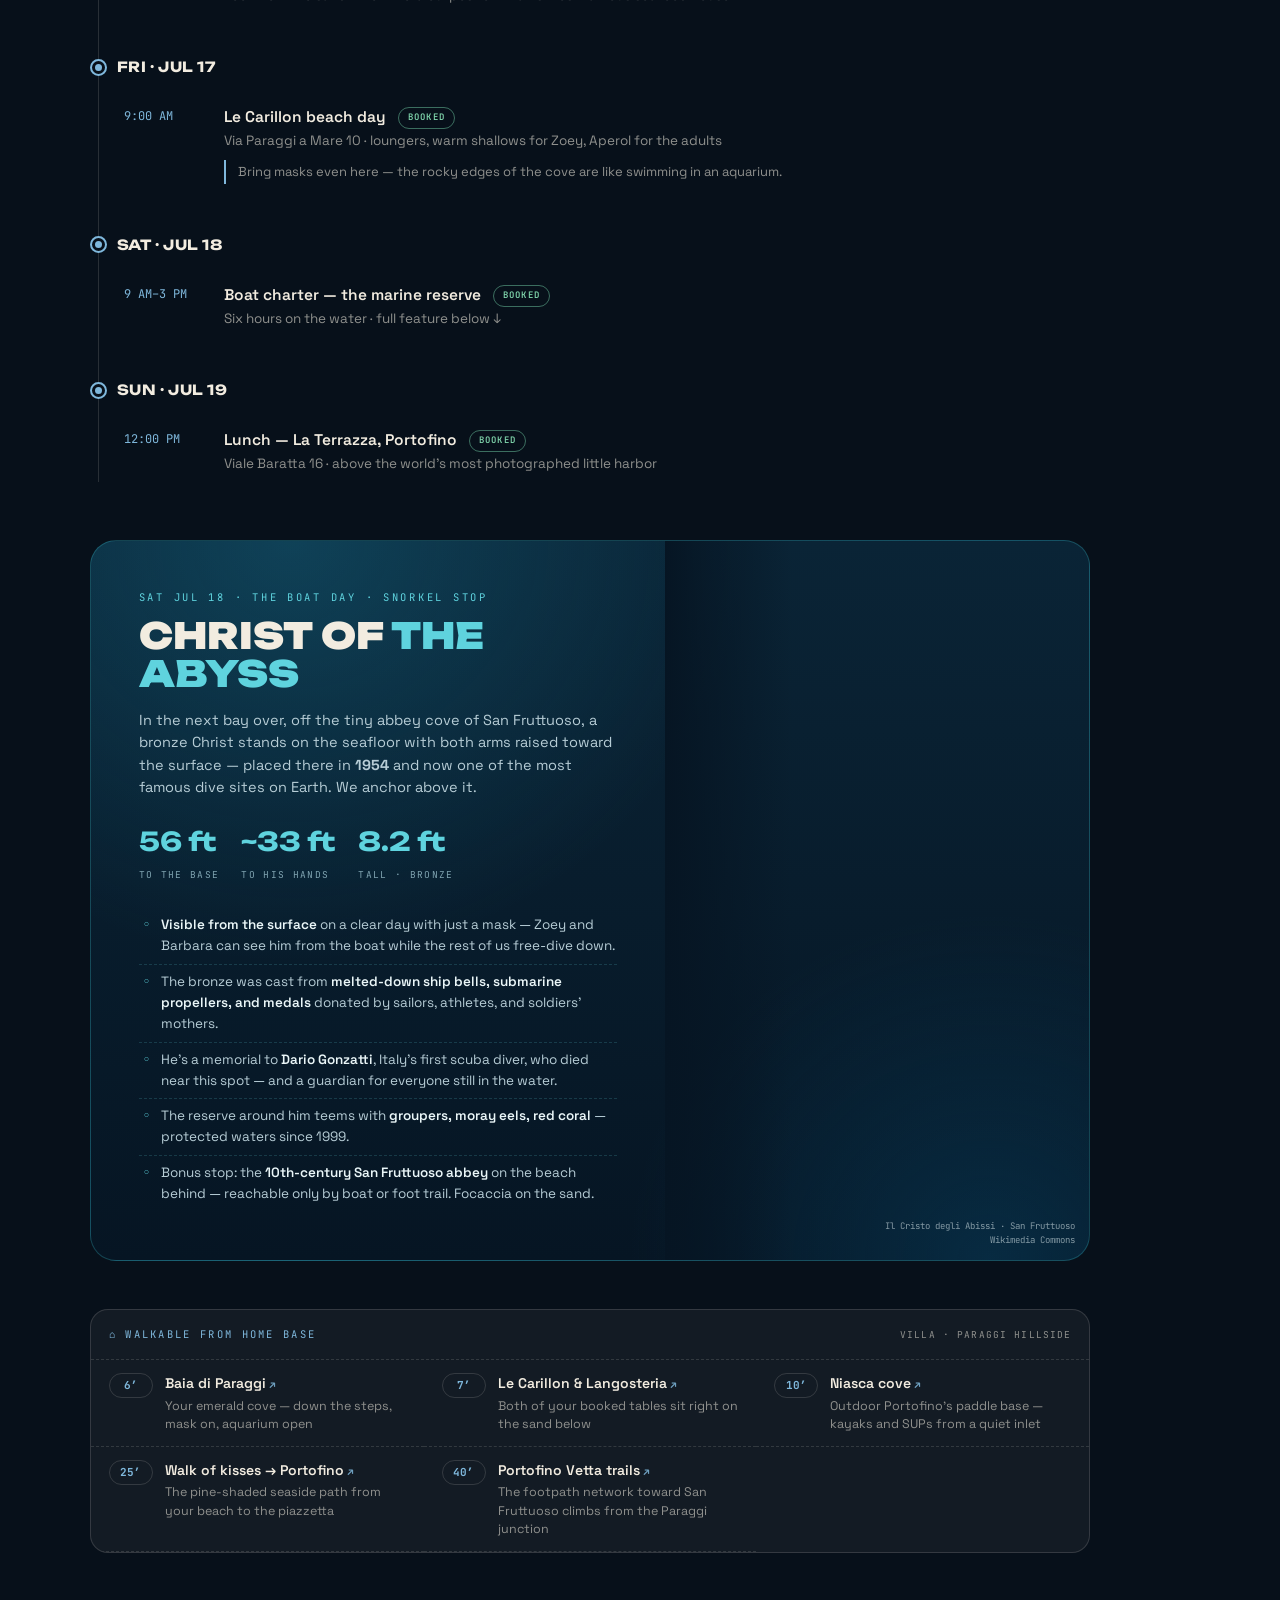
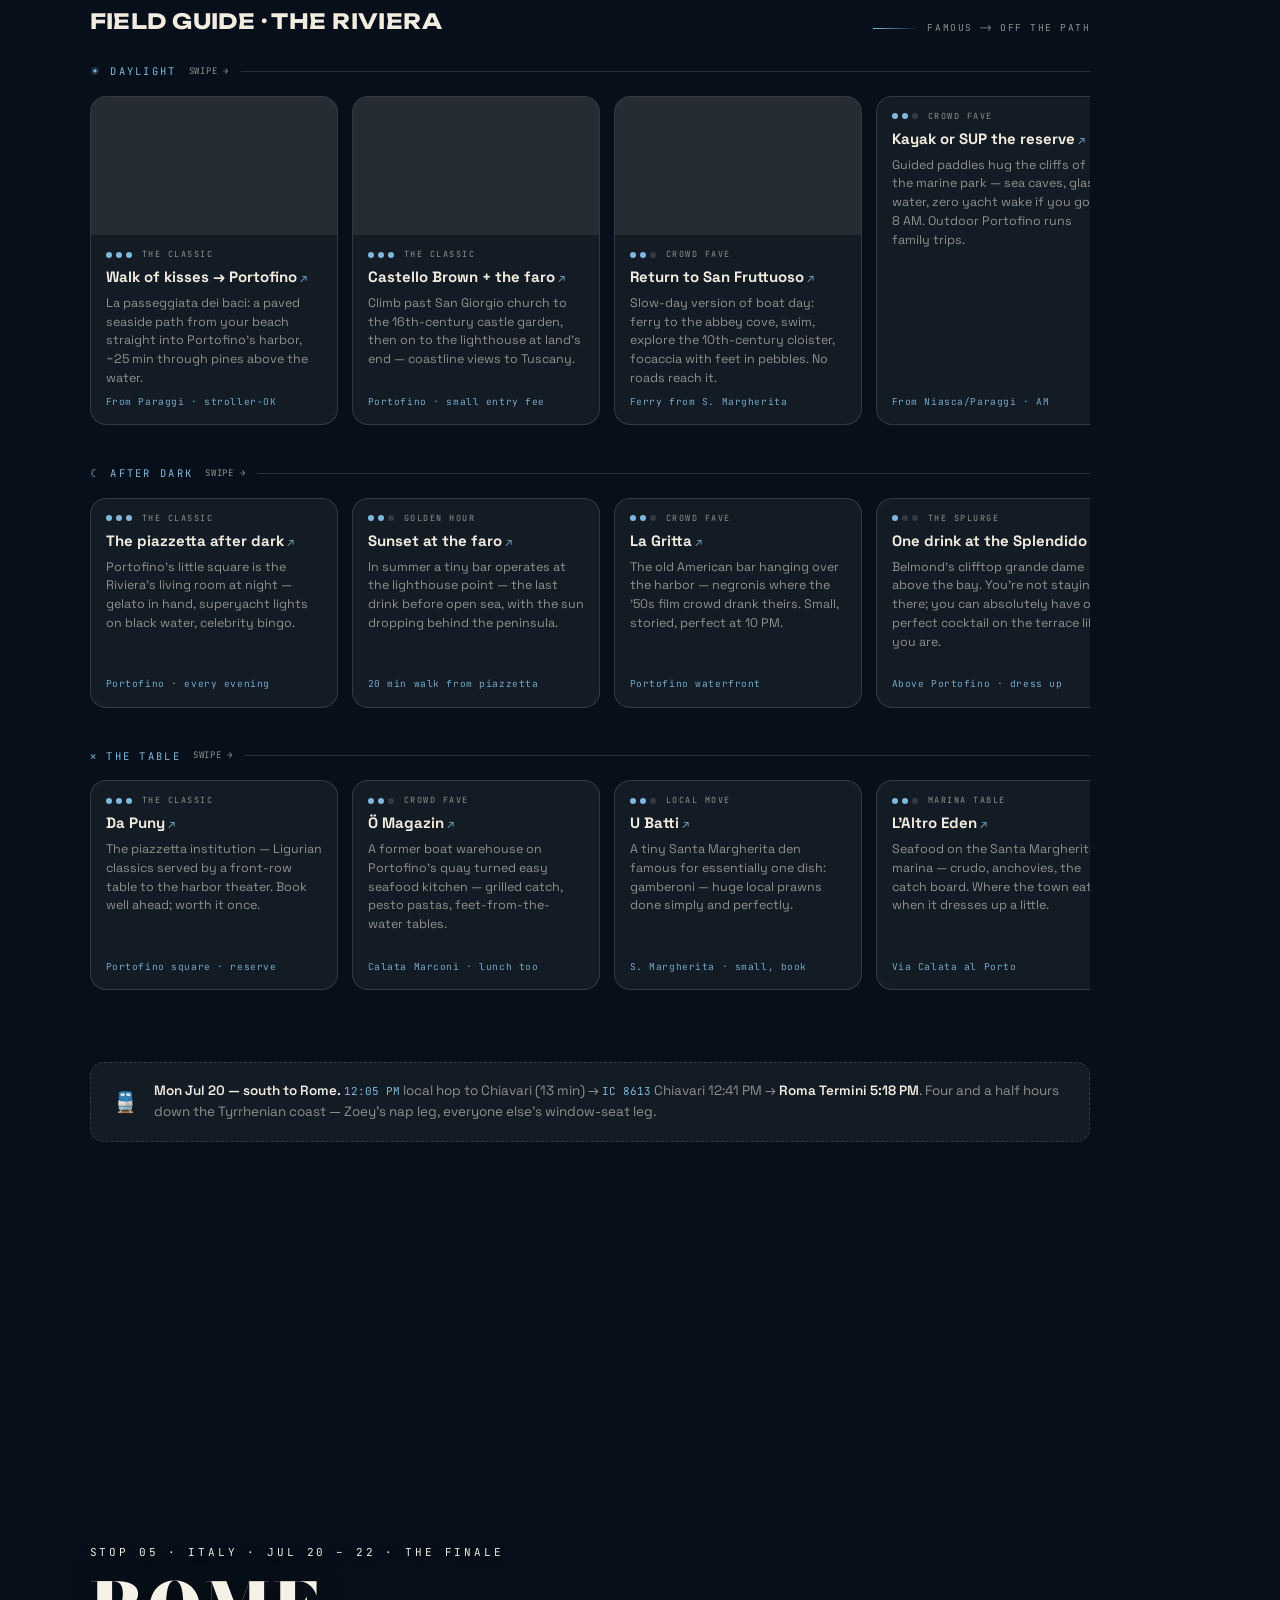
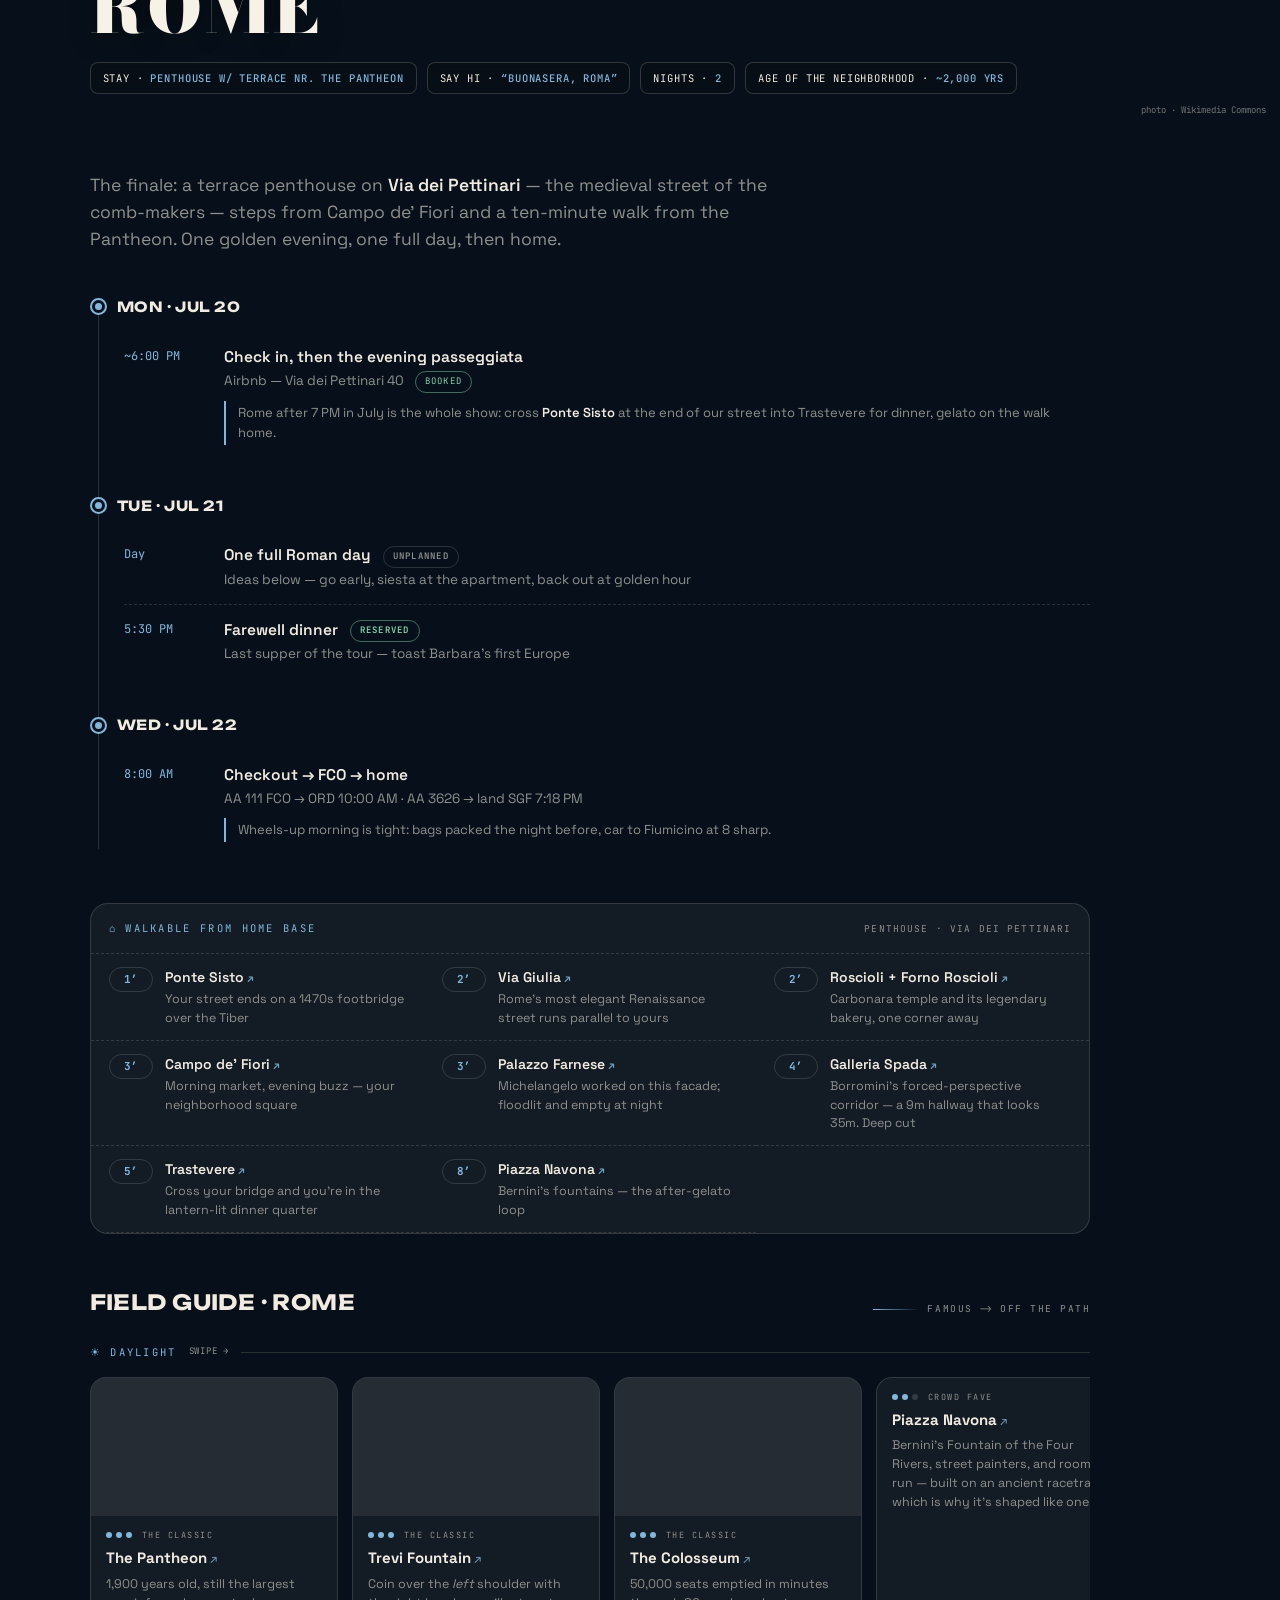
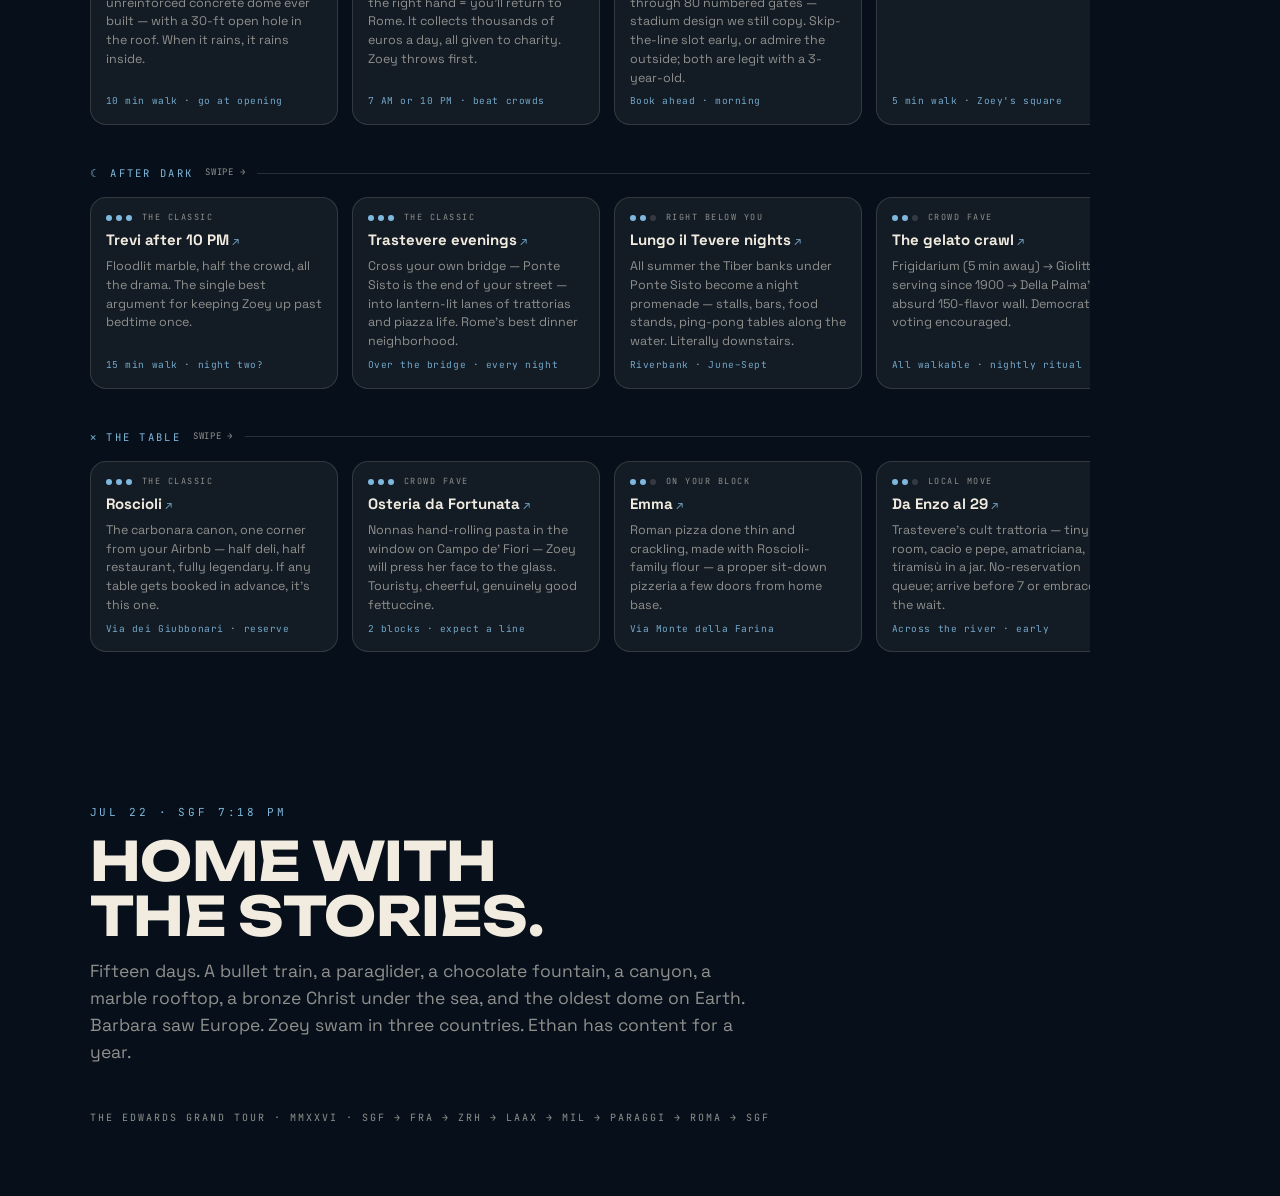
==== commit e22437a6: "Default skin: chameleon" ====
--- a/index.html
+++ b/index.html
@@ -7,7 +7,7 @@
 <meta name="theme-color" content="#07101A">
 <title>The Edwards Grand Tour · Alps → Riviera → Rome</title>
 <link rel="preconnect" href="https://fonts.googleapis.com">
-<link id="skincss" rel="stylesheet" href="skins/midnight.css">
+<link id="skincss" rel="stylesheet" href="skins/chameleon.css">
 <script>(function(){var s=new URLSearchParams(location.search).get('skin');if(s&&/^[a-z]+$/.test(s))document.getElementById('skincss').href='skins/'+s+'.css';})();</script>
 <style>#skinlink{position:fixed;left:14px;bottom:14px;z-index:120;font:600 10px/1 system-ui;letter-spacing:.18em;text-transform:uppercase;color:#F2ECE0;background:rgba(10,20,30,.72);border:1px solid rgba(242,236,224,.25);backdrop-filter:blur(6px);padding:9px 13px;border-radius:999px;text-decoration:none}#skinlink:hover{border-color:#F2ECE0}</style>
 </head>
--- a/skins/chameleon.css
+++ b/skins/chameleon.css
@@ -0,0 +1,223 @@
+@import url('https://fonts.googleapis.com/css2?family=Unbounded:wght@500;700;900&family=Space+Grotesk:wght@400;500;600;700&family=JetBrains+Mono:wght@400;500;700&family=Archivo:wght@800;900&family=Bodoni+Moda:ital,opsz,wght@0,6..96,700..900;1,6..96,700..900&family=Fraunces:ital,opsz,wght@0,9..144,900;1,9..144,900&display=swap');
+
+/* ============ THEME TABLE — one look per chapter ============ */
+html{ /* transit · night flight */
+  --bg:#07101A; --ink:#F2ECE0;
+  --acc:var(--accent);
+  --ok:#7fd4ab; --okb:rgba(112,204,164,.5); --okbg:transparent;
+  --photo:saturate(.92);
+}
+html[data-region="zurich"]{ /* Swiss daylight */
+  --bg:#F4F5F2; --ink:#131A21;
+  --acc:color-mix(in srgb, var(--accent) 48%, #123240);
+  --ok:#2E6B4C; --okb:#4C8A55; --okbg:#E7F0E4;
+  --photo:saturate(.9) contrast(1.03);
+}
+html[data-region="laax"]{ /* deep pine */
+  --bg:#0C1F1A; --ink:#E9F2EC;
+  --acc:var(--accent);
+  --ok:#8fdcb4; --okb:rgba(143,220,180,.5); --okbg:transparent;
+  --photo:saturate(1.02);
+}
+html[data-region="milan"]{ /* marble ivory */
+  --bg:#F3ECDE; --ink:#2C2113;
+  --acc:color-mix(in srgb, var(--accent) 55%, #6B4A14);
+  --ok:#5C7A2E; --okb:#7A9A48; --okbg:#EEF0DC;
+  --photo:saturate(.95) sepia(.05);
+}
+html[data-region="riviera"]{ /* dusk over the sea */
+  --bg:#0A2430; --ink:#EAF4F2;
+  --acc:var(--accent);
+  --ok:#7fd4c4; --okb:rgba(127,212,196,.5); --okbg:transparent;
+  --photo:saturate(1.08);
+}
+html[data-region="rome"]{ /* honey golden hour */
+  --bg:#F5E7C6; --ink:#3B2712;
+  --acc:color-mix(in srgb, var(--accent) 58%, #77361A);
+  --ok:#6B6B24; --okb:#8F8F3E; --okbg:#F0EBCF;
+  --photo:saturate(1.02) sepia(.08);
+}
+html[data-region="home"]{ /* night flight home */
+  --bg:#07101A; --ink:#F2ECE0; --acc:var(--accent);
+  --ok:#7fd4ab; --okb:rgba(112,204,164,.5); --okbg:transparent;
+  --photo:saturate(.92);
+}
+
+/* derived tones — every component adapts automatically */
+html{
+  --dim:color-mix(in srgb, var(--ink) 58%, var(--bg));
+  --hair:color-mix(in srgb, var(--ink) 14%, transparent);
+  --edge:color-mix(in srgb, var(--ink) 15%, transparent);
+  --card:color-mix(in srgb, var(--ink) 5%, transparent);
+  --radius:18px;
+}
+
+*{margin:0;padding:0;box-sizing:border-box;-webkit-tap-highlight-color:transparent}
+html{scroll-behavior:smooth;background:var(--bg)}
+#bgfix{position:fixed;inset:0;z-index:-50;background:var(--bg);pointer-events:none;transition:background 1.1s ease}
+body{font-family:'Space Grotesk',system-ui,sans-serif;background:var(--bg);color:var(--ink);line-height:1.55;overflow-x:hidden;transition:background 1.1s ease,color 1.1s ease}
+::selection{background:var(--acc);color:var(--bg)}
+img{display:block}
+h1,h2,h3,h4,.title,.dt,.eyebrow,.kicker,.lede,.sub,p,span,a,b,i,s{transition:color .9s ease}
+.gc,.transfer,.pill,.crew span,.region-stats span,.day-tag .node,.fame i,#livebadge{transition:background-color .9s ease,border-color .9s ease,color .9s ease,box-shadow .9s ease}
+
+#progress{position:fixed;top:0;left:0;height:3px;width:0;background:var(--acc);z-index:100;transition:background .9s ease}
+
+#rail{position:fixed;right:26px;top:50%;transform:translateY(-50%);z-index:90;display:flex;flex-direction:column;gap:4px;align-items:flex-end}
+#rail a{display:flex;align-items:center;gap:10px;text-decoration:none;color:var(--dim);font-family:'JetBrains Mono',monospace;font-size:10px;letter-spacing:.12em;text-transform:uppercase;padding:5px 0;transition:color .4s}
+#rail a .dot{width:8px;height:8px;border-radius:50%;border:1.5px solid var(--dim);transition:all .4s;flex-shrink:0}
+#rail a .lbl{opacity:0;transform:translateX(6px);transition:all .3s}
+#rail a:hover .lbl{opacity:1;transform:none}
+#rail a.on{color:var(--acc)}
+#rail a.on .dot{background:var(--acc);border-color:var(--acc)}
+#rail a.on .lbl{opacity:1;transform:none}
+@media(max-width:900px){#rail{display:none}}
+
+/* ---------- hero (night flight out) ---------- */
+.hero{min-height:100svh;display:flex;flex-direction:column;justify-content:center;padding:24px min(7vw,90px) 60px;position:relative;isolation:isolate}
+.hero::before{content:"";position:absolute;inset:0;z-index:-1;background:radial-gradient(60% 45% at 80% 8%, color-mix(in srgb, var(--accent) 16%, transparent), transparent 60%),radial-gradient(50% 40% at 12% 90%, rgba(46,163,143,.12), transparent 60%)}
+.eyebrow{font-family:'JetBrains Mono',monospace;font-size:clamp(10px,1.2vw,12px);letter-spacing:.28em;text-transform:uppercase;color:var(--dim);margin-bottom:22px}
+.eyebrow b{color:var(--acc);font-weight:500}
+h1{font-family:'Unbounded',sans-serif;font-weight:900;font-size:clamp(38px,7.4vw,104px);line-height:.98;letter-spacing:-.01em;text-transform:uppercase}
+h1 .l2{color:transparent;-webkit-text-stroke:1.5px var(--ink);display:block}
+h1 .l3{display:block;color:var(--acc)}
+.hero-sub{margin-top:28px;max-width:640px;font-size:clamp(15px,1.6vw,18px);color:var(--dim)}
+.hero-sub strong{color:var(--ink);font-weight:600}
+.crew{display:flex;flex-wrap:wrap;gap:10px;margin-top:30px}
+.crew span{font-family:'JetBrains Mono',monospace;font-size:11px;letter-spacing:.06em;padding:8px 14px;border:1px solid var(--edge);border-radius:999px;background:var(--card);color:var(--ink)}
+.crew span em{font-style:normal;color:var(--dim)}
+#livebadge{display:inline-flex;align-items:center;gap:8px;margin-top:34px;font-family:'JetBrains Mono',monospace;font-size:11px;letter-spacing:.14em;text-transform:uppercase;color:var(--acc);border:1px solid var(--acc);border-radius:999px;padding:9px 16px;width:max-content}
+#livebadge .pulse{width:7px;height:7px;border-radius:50%;background:var(--acc);animation:pulse 1.6s infinite;transition:background .9s ease}
+@keyframes pulse{0%,100%{opacity:1;transform:scale(1)}50%{opacity:.35;transform:scale(.75)}}
+.scrollcue{position:absolute;bottom:26px;left:min(7vw,90px);font-family:'JetBrains Mono',monospace;font-size:10px;letter-spacing:.2em;text-transform:uppercase;color:var(--dim);display:flex;align-items:center;gap:10px}
+.scrollcue::after{content:"";width:1px;height:36px;background:linear-gradient(var(--dim),transparent);animation:drip 2s infinite}
+@keyframes drip{0%{transform:scaleY(0);transform-origin:top}50%{transform:scaleY(1);transform-origin:top}51%{transform-origin:bottom}100%{transform:scaleY(0);transform-origin:bottom}}
+
+/* ---------- regions ---------- */
+section.region{padding:0 0 30px;position:relative}
+.region-hero{position:relative;min-height:64svh;display:flex;align-items:flex-end;isolation:isolate;overflow:hidden}
+.region-hero img{position:absolute;inset:0;width:100%;height:100%;object-fit:cover;z-index:-2;opacity:0;transition:opacity 1s ease,filter 1s ease;filter:var(--photo)}
+.region-hero img.loaded{opacity:1}
+.region-hero::after{content:"";position:absolute;inset:0;z-index:-1;background:linear-gradient(180deg,rgba(10,16,24,.44) 0%,rgba(10,16,24,.08) 40%,var(--bg) 98%);transition:background 1.1s ease}
+.region-hero .inner{padding:110px min(7vw,90px) 34px;width:100%}
+.kicker{font-family:'JetBrains Mono',monospace;font-size:11px;letter-spacing:.26em;text-transform:uppercase;color:#F2ECE0;margin-bottom:12px;text-shadow:0 1px 8px rgba(0,0,0,.6)}
+h2{font-weight:700;font-size:clamp(32px,5.4vw,72px);line-height:1.02;text-transform:uppercase;letter-spacing:-.01em;color:#F6F2E8;text-shadow:0 2px 24px rgba(0,0,0,.55);font-family:'Unbounded',sans-serif}
+/* per-city typographic identity */
+#zurich h2{font-family:'Archivo',sans-serif;font-weight:900;letter-spacing:-.03em}
+#laax h2{font-family:'Unbounded',sans-serif;font-weight:900}
+#milan h2{font-family:'Bodoni Moda',serif;font-style:italic;font-weight:800;text-transform:none;letter-spacing:0;line-height:.95}
+#riviera h2{font-family:'Fraunces',serif;font-style:italic;font-weight:900;text-transform:none;letter-spacing:0;line-height:.95}
+#rome h2{font-family:'Bodoni Moda',serif;font-weight:900;letter-spacing:.04em}
+.region-stats{display:flex;flex-wrap:wrap;gap:10px;margin-top:18px}
+.region-stats span{font-family:'JetBrains Mono',monospace;font-size:10.5px;letter-spacing:.08em;text-transform:uppercase;background:rgba(8,14,20,.55);backdrop-filter:blur(6px);border:1px solid rgba(242,236,224,.18);padding:7px 12px;border-radius:8px;color:#F2ECE0}
+.region-stats b{color:var(--accent);font-weight:500}
+.photocredit{position:absolute;bottom:10px;right:14px;font-size:9px;font-family:'JetBrains Mono',monospace;color:rgba(242,236,224,.45);z-index:1}
+
+.region-body{padding:44px min(7vw,90px) 10px;max-width:1180px}
+.lede{font-size:clamp(15px,1.5vw,17.5px);color:var(--dim);max-width:680px;margin-bottom:40px}
+.lede strong{color:var(--ink);font-weight:600}
+
+/* ---------- timeline ---------- */
+.timeline{position:relative;padding-left:34px}
+.timeline::before{content:"";position:absolute;left:8px;top:6px;bottom:6px;width:1.5px;background:var(--hair)}
+.day{margin-bottom:34px}
+.day-tag{display:inline-flex;align-items:center;gap:10px;position:relative;margin-bottom:14px;margin-left:-34px}
+.day-tag .node{width:17px;height:17px;border-radius:50%;background:var(--bg);border:2px solid var(--acc);display:grid;place-items:center}
+.day-tag .node i{width:7px;height:7px;border-radius:50%;background:var(--acc);transition:background .9s ease}
+.day-tag .dt{font-family:'Unbounded',sans-serif;font-weight:700;font-size:14px;letter-spacing:.04em;text-transform:uppercase}
+.day-tag .today{font-family:'JetBrains Mono',monospace;font-size:9px;letter-spacing:.18em;padding:4px 9px;border-radius:999px;background:var(--acc);color:var(--bg);text-transform:uppercase;font-weight:700;transition:background .9s ease,color .9s ease}
+.ev{display:grid;grid-template-columns:86px 1fr;gap:14px;padding:13px 0;border-bottom:1px dashed var(--hair)}
+.ev:last-child{border-bottom:0}
+.ev .t{font-family:'JetBrains Mono',monospace;font-size:12px;color:var(--acc);padding-top:2px}
+.ev .title{font-weight:600;font-size:15.5px}
+.ev .sub{color:var(--dim);font-size:13.5px;margin-top:2px}
+.ev .fact{margin-top:8px;font-size:13px;color:var(--dim);border-left:2px solid var(--acc);padding:2px 0 2px 12px;transition:border-color .9s ease}
+.ev .fact b{color:var(--ink);font-weight:600}
+.pill{display:inline-block;font-family:'JetBrains Mono',monospace;font-size:9px;letter-spacing:.14em;text-transform:uppercase;border:1px solid var(--edge);border-radius:999px;padding:3px 9px;margin-left:8px;color:var(--dim);vertical-align:middle}
+.pill.conf{border-color:var(--okb);color:var(--ok);background:var(--okbg)}
+
+/* ---------- field guide ---------- */
+.guide{margin:52px 0 8px}
+.guide-head{display:flex;flex-wrap:wrap;align-items:baseline;justify-content:space-between;gap:10px 18px;margin-bottom:2px}
+.guide-head h3{font-family:'Unbounded',sans-serif;font-size:clamp(16px,2vw,21px);font-weight:700;text-transform:uppercase;letter-spacing:.02em}
+.axis{font-family:'JetBrains Mono',monospace;font-size:9.5px;letter-spacing:.16em;text-transform:uppercase;color:var(--dim);display:flex;align-items:center;gap:8px}
+.axis::before{content:"";width:46px;height:1px;background:linear-gradient(90deg,var(--acc),transparent)}
+.shelf{margin-top:26px}
+.shelf-tag{display:flex;align-items:center;gap:12px;font-family:'JetBrains Mono',monospace;font-size:10.5px;letter-spacing:.22em;text-transform:uppercase;color:var(--acc);margin-bottom:12px}
+.shelf-tag::after{content:"";flex:1;height:1px;background:var(--hair)}
+.shelf-tag .swipe{color:var(--dim);letter-spacing:.08em;font-size:9px}
+.row{display:flex;gap:14px;overflow-x:auto;scroll-snap-type:x proximity;padding:4px 2px 14px;scrollbar-width:thin;scrollbar-color:var(--edge) transparent}
+.row::-webkit-scrollbar{height:5px}
+.row::-webkit-scrollbar-track{background:transparent}
+.row::-webkit-scrollbar-thumb{background:var(--edge);border-radius:99px}
+.gc{min-width:248px;max-width:248px;scroll-snap-align:start;border:1px solid var(--edge);background:var(--card);border-radius:16px;overflow:hidden;display:flex;flex-direction:column}
+.gc:hover{transform:translateY(-4px);border-color:var(--acc)}
+a.gc{color:inherit;text-decoration:none;cursor:pointer}
+a.gc h4::after{content:" ↗";color:var(--acc);font-size:.82em;font-weight:400;opacity:.85}
+.gc .ph{aspect-ratio:16/9;overflow:hidden;position:relative;background:color-mix(in srgb, var(--ink) 8%, transparent)}
+.gc .ph img{width:100%;height:100%;object-fit:cover;opacity:0;transition:opacity .8s ease,filter 1s ease;filter:var(--photo)}
+.gc .ph img.loaded{opacity:1}
+.gc .bd{padding:13px 15px 15px;display:flex;flex-direction:column;gap:7px;flex:1}
+.fame{display:flex;align-items:center;gap:4px}
+.fame i{width:6px;height:6px;border-radius:50%;background:var(--edge)}
+.fame i.on{background:var(--acc)}
+.fame span{font-family:'JetBrains Mono',monospace;font-size:8.5px;letter-spacing:.18em;text-transform:uppercase;color:var(--dim);margin-left:6px}
+.gc h4{font-weight:700;font-size:15px;line-height:1.25}
+.gc p{font-size:12.5px;color:var(--dim);flex:1;line-height:1.5}
+.gc .mt{font-family:'JetBrains Mono',monospace;font-size:9.5px;color:var(--acc);letter-spacing:.06em;opacity:.9}
+
+/* ---------- boat day: constant deep-sea chamber ---------- */
+.feature{margin:52px 0 8px;border-radius:26px;overflow:hidden;position:relative;border:1px solid rgba(60,190,200,.28);background:radial-gradient(70% 90% at 20% 0%, rgba(24,120,150,.35), transparent 65%),radial-gradient(60% 80% at 90% 100%, rgba(8,60,90,.55), transparent 60%),linear-gradient(180deg,#0A2436,#061523)}
+.feature .grid{display:grid;grid-template-columns:1.15fr .85fr;gap:0}
+@media(max-width:820px){.feature .grid{grid-template-columns:1fr}}
+.feature .txt{padding:clamp(26px,4vw,48px)}
+.feature .kick{font-family:'JetBrains Mono',monospace;font-size:10.5px;letter-spacing:.26em;text-transform:uppercase;color:#5FD3DE;margin-bottom:12px}
+.feature h3{font-family:'Unbounded',sans-serif;font-size:clamp(22px,3.2vw,36px);font-weight:900;text-transform:uppercase;line-height:1.05;margin-bottom:16px;color:#F2ECE0}
+.feature h3 span{color:#5FD3DE}
+.feature p{color:#B7CDD6;font-size:14.5px;max-width:520px}
+.depth{display:flex;gap:22px;margin:22px 0}
+.depth div b{display:block;font-family:'Unbounded',sans-serif;font-size:clamp(19px,2.4vw,26px);color:#5FD3DE}
+.depth div s{text-decoration:none;font-family:'JetBrains Mono',monospace;font-size:9.5px;letter-spacing:.14em;text-transform:uppercase;color:#7FA3B0}
+.feature ul{list-style:none;margin-top:6px}
+.feature li{font-size:13.5px;color:#B7CDD6;padding:7px 0 7px 22px;position:relative;border-bottom:1px dashed rgba(95,211,222,.18)}
+.feature li:last-child{border-bottom:0}
+.feature li::before{content:"◦";position:absolute;left:4px;color:#5FD3DE}
+.feature li b{color:#EAF6F8;font-weight:600}
+.feature .ph{position:relative;min-height:320px;border-bottom:0}
+.feature .ph img{position:absolute;inset:0;width:100%;height:100%;object-fit:cover;opacity:0;transition:opacity 1s;filter:none}
+.feature .ph img.loaded{opacity:1}
+.feature .ph::after{content:"";position:absolute;inset:0;background:linear-gradient(90deg,#061523 0%,transparent 30%);pointer-events:none}
+@media(max-width:820px){.feature .ph::after{background:linear-gradient(180deg,#061523 0%,transparent 30%)}}
+.feature .cap{position:absolute;bottom:12px;right:14px;font-family:'JetBrains Mono',monospace;font-size:9px;color:rgba(234,246,248,.55);z-index:2;text-align:right}
+
+/* ---------- transfers ---------- */
+.transfer{display:flex;align-items:center;gap:16px;margin:10px min(7vw,90px);padding:18px 22px;border:1px dashed var(--edge);border-radius:14px;max-width:1000px;background:var(--card)}
+.transfer .icn{font-size:20px}
+.transfer .tx{font-size:13.5px;color:var(--dim)}
+.transfer .tx b{color:var(--ink);font-weight:600}
+.transfer .tx .mono{font-family:'JetBrains Mono',monospace;font-size:11px;color:var(--acc)}
+
+/* ---------- footer ---------- */
+footer{padding:90px min(7vw,90px) 70px;text-align:left;position:relative}
+footer h2{font-size:clamp(26px,4.4vw,54px);color:var(--ink);text-shadow:none;font-family:'Unbounded',sans-serif;font-style:normal;text-transform:uppercase;letter-spacing:-.01em}
+footer .kicker{color:var(--acc);text-shadow:none}
+footer .lede{margin-top:14px;margin-bottom:0}
+footer .sig{margin-top:44px;font-family:'JetBrains Mono',monospace;font-size:10px;letter-spacing:.2em;text-transform:uppercase;color:var(--dim)}
+
+.rv{opacity:0;transform:translateY(26px);transition:opacity .7s ease,transform .7s ease}
+.rv.in{opacity:1;transform:none}
+@media(prefers-reduced-motion:reduce){.rv{opacity:1;transform:none;transition:none}html{scroll-behavior:auto}.scrollcue::after,#livebadge .pulse{animation:none}body,#bgfix{transition:none}}
+@media(max-width:640px){.ev{grid-template-columns:70px 1fr;gap:10px}.region-hero{min-height:52svh}}
+
+/* walkable from base */
+.walk{margin:48px 0 6px;border:1px solid var(--edge);border-radius:18px;background:var(--card);overflow:hidden;transition:background-color .9s ease,border-color .9s ease}
+.walk-head{display:flex;flex-wrap:wrap;justify-content:space-between;align-items:baseline;gap:8px 16px;padding:16px 18px;border-bottom:1px dashed var(--hair)}
+.wh-k{font-family:'JetBrains Mono',monospace;font-size:10.5px;letter-spacing:.22em;text-transform:uppercase;color:var(--acc)}
+.wh-a{font-family:'JetBrains Mono',monospace;font-size:9.5px;letter-spacing:.12em;text-transform:uppercase;color:var(--dim)}
+.walk-list{display:grid;grid-template-columns:repeat(auto-fit,minmax(290px,1fr));}
+.wk{display:flex;gap:12px;align-items:flex-start;padding:13px 18px;text-decoration:none;color:inherit;border-bottom:1px dashed var(--hair);transition:background .25s ease}
+.wk:hover{background:color-mix(in srgb, var(--ink) 6%, transparent)}
+.wt{font-family:'JetBrains Mono',monospace;font-size:11px;font-weight:700;color:var(--acc);border:1px solid var(--edge);border-radius:999px;padding:3px 9px;min-width:44px;text-align:center}
+.wk b{font-size:14px;font-weight:600;display:block;color:var(--ink)}
+.wk b::after{content:" ↗";color:var(--acc);font-size:.8em;opacity:.85}
+.wk div>span{font-size:12.5px;color:var(--dim);line-height:1.45;display:block;margin-top:2px}
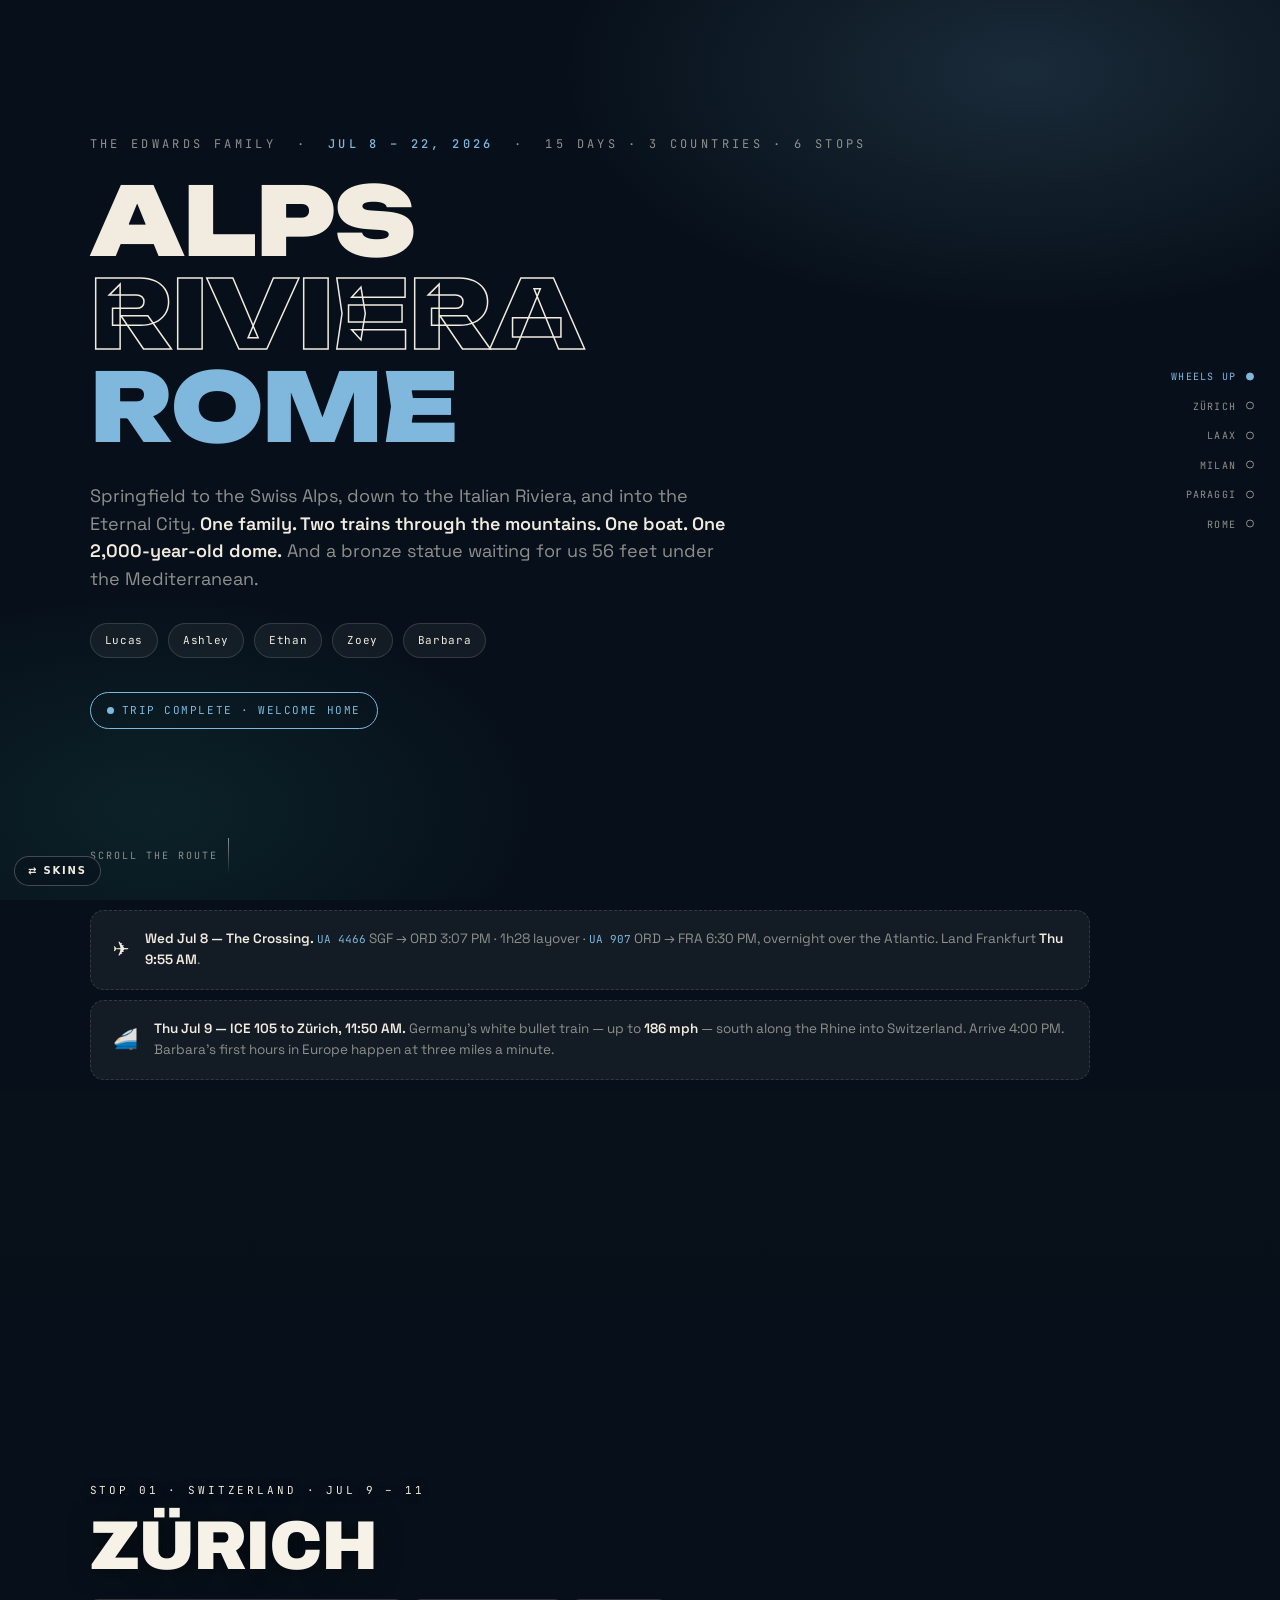
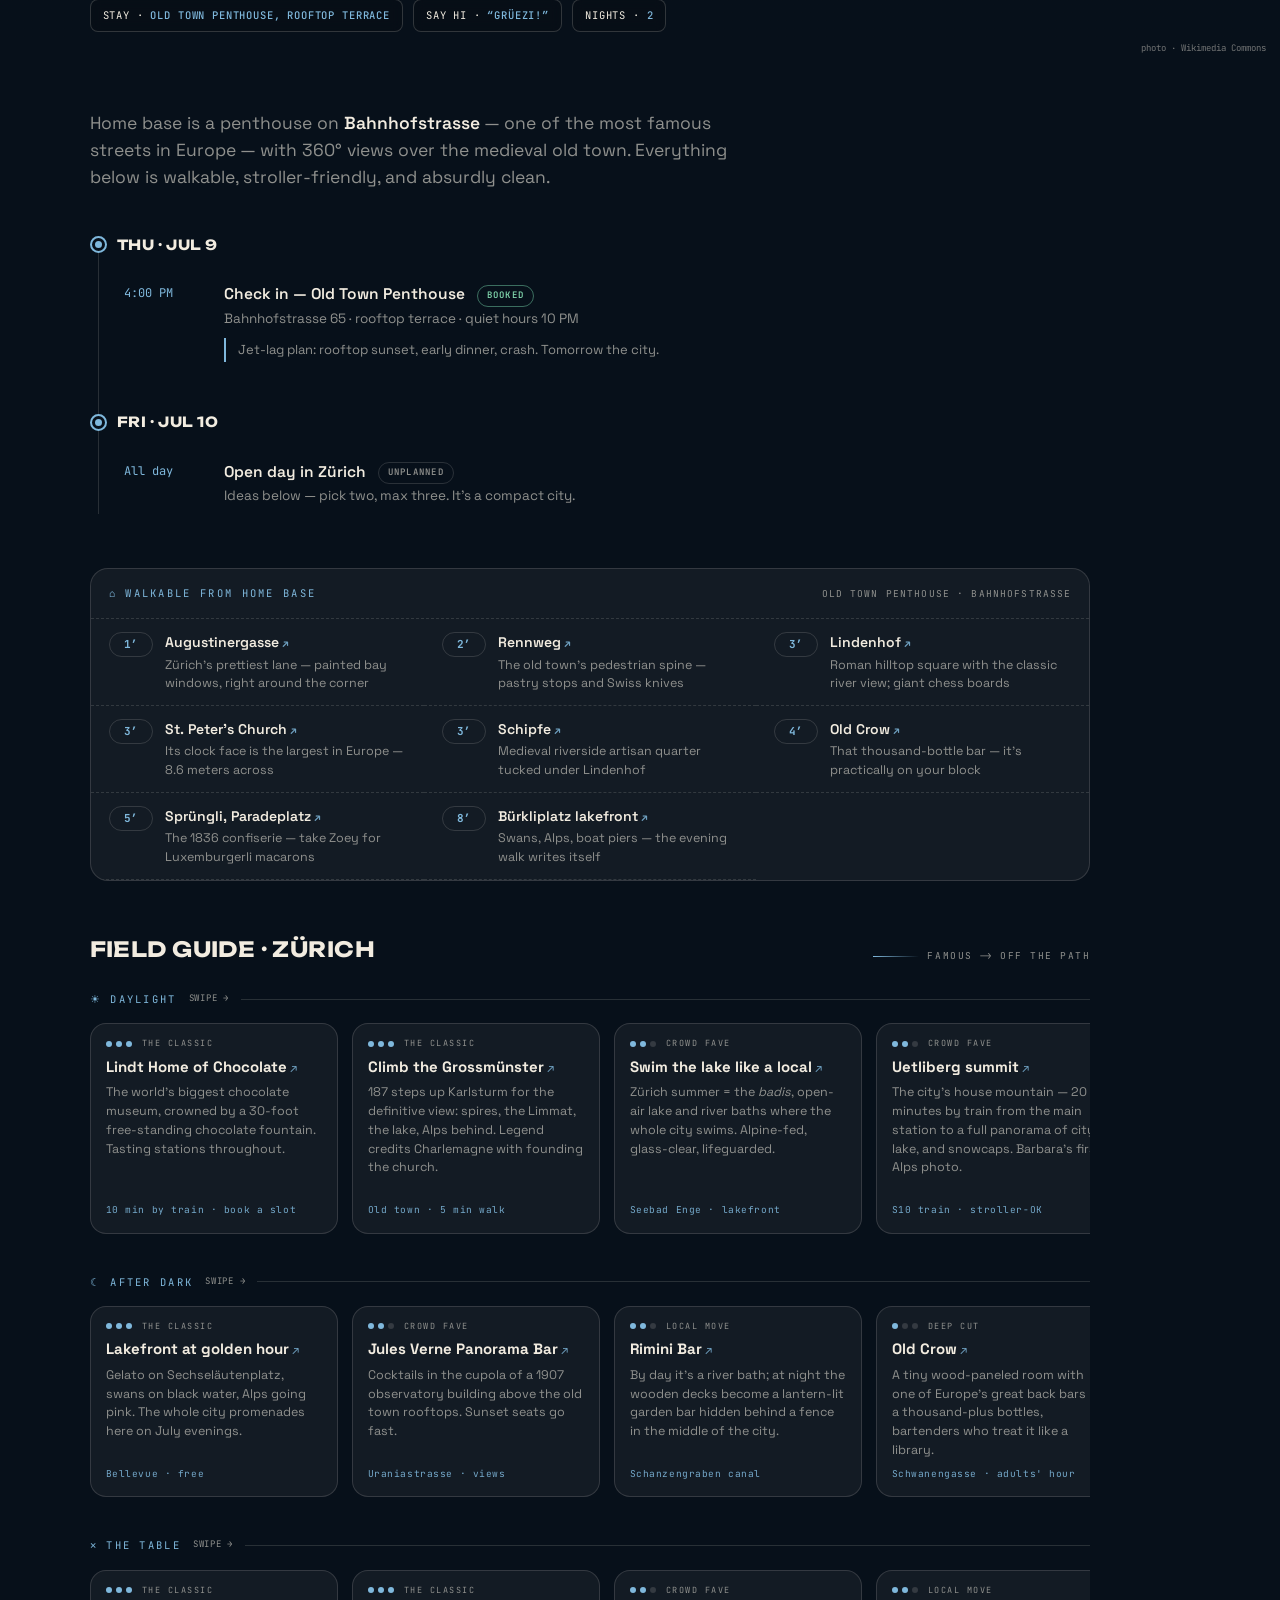
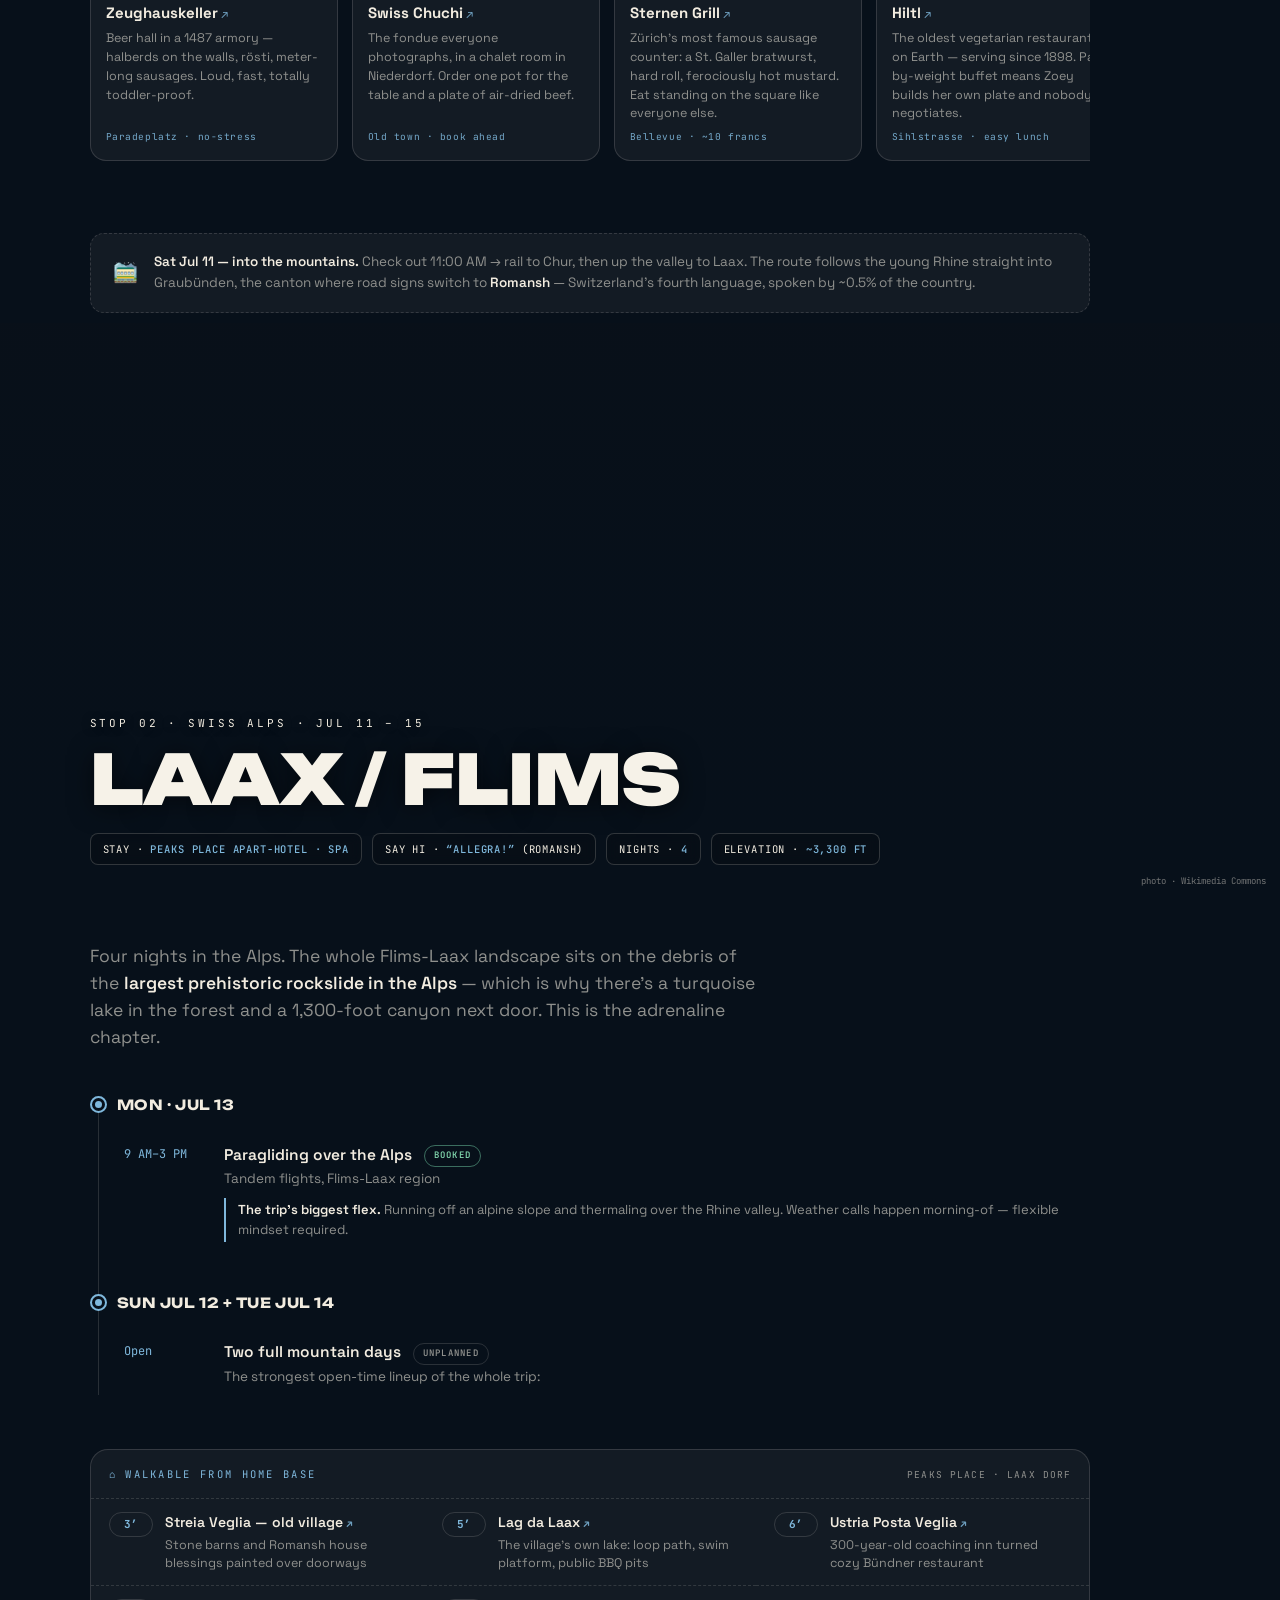
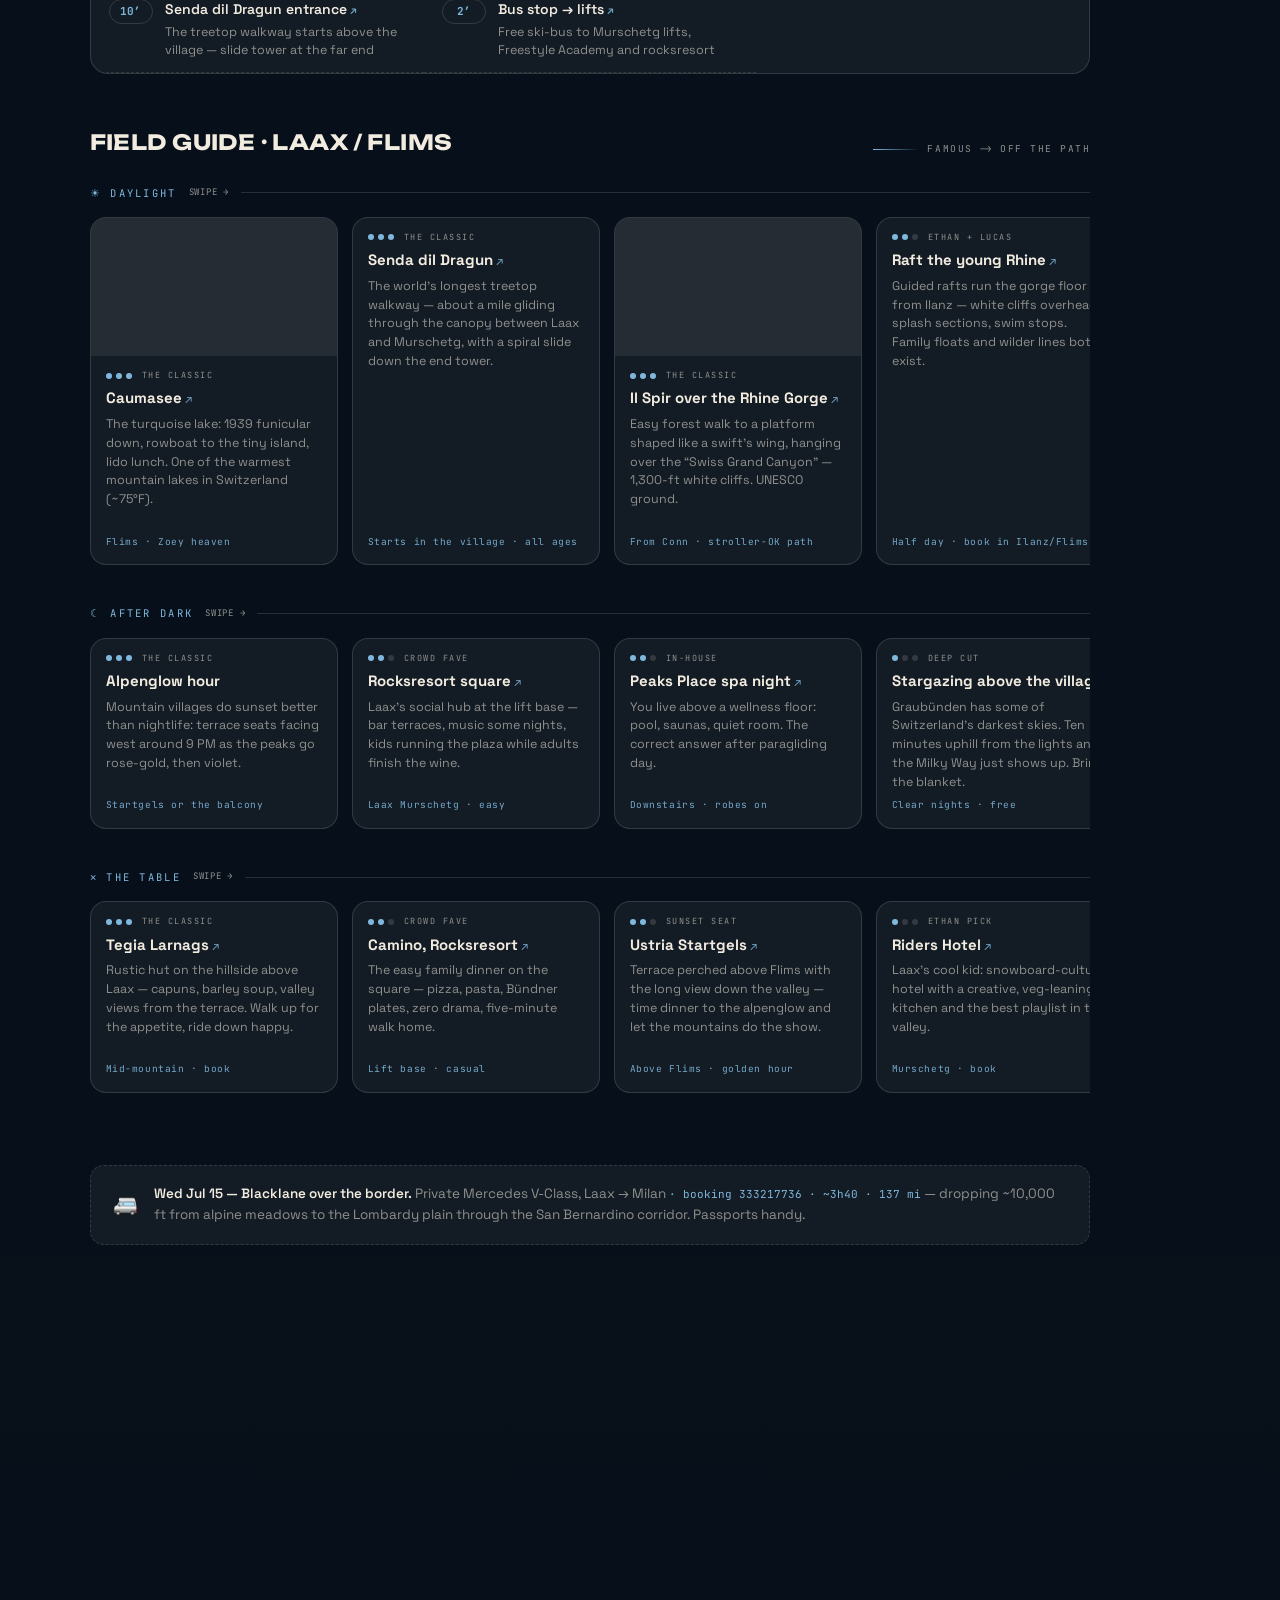
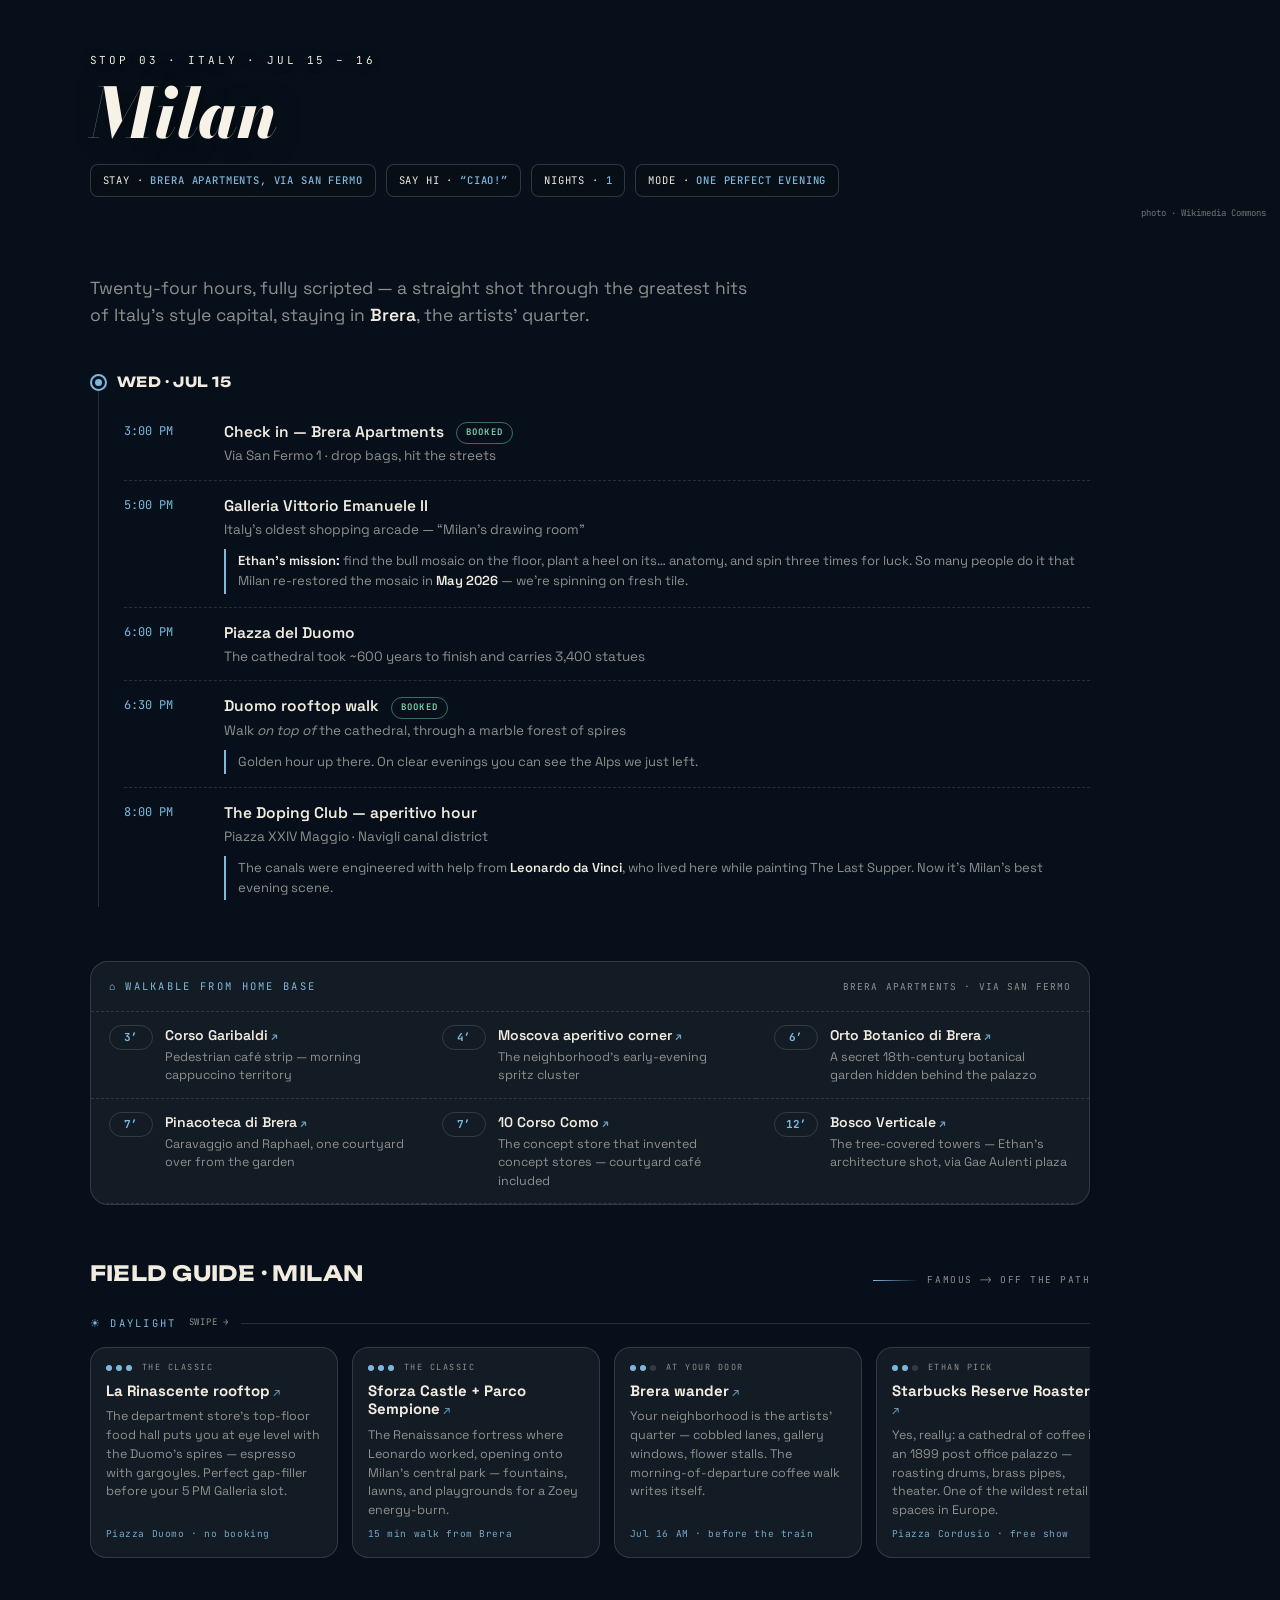
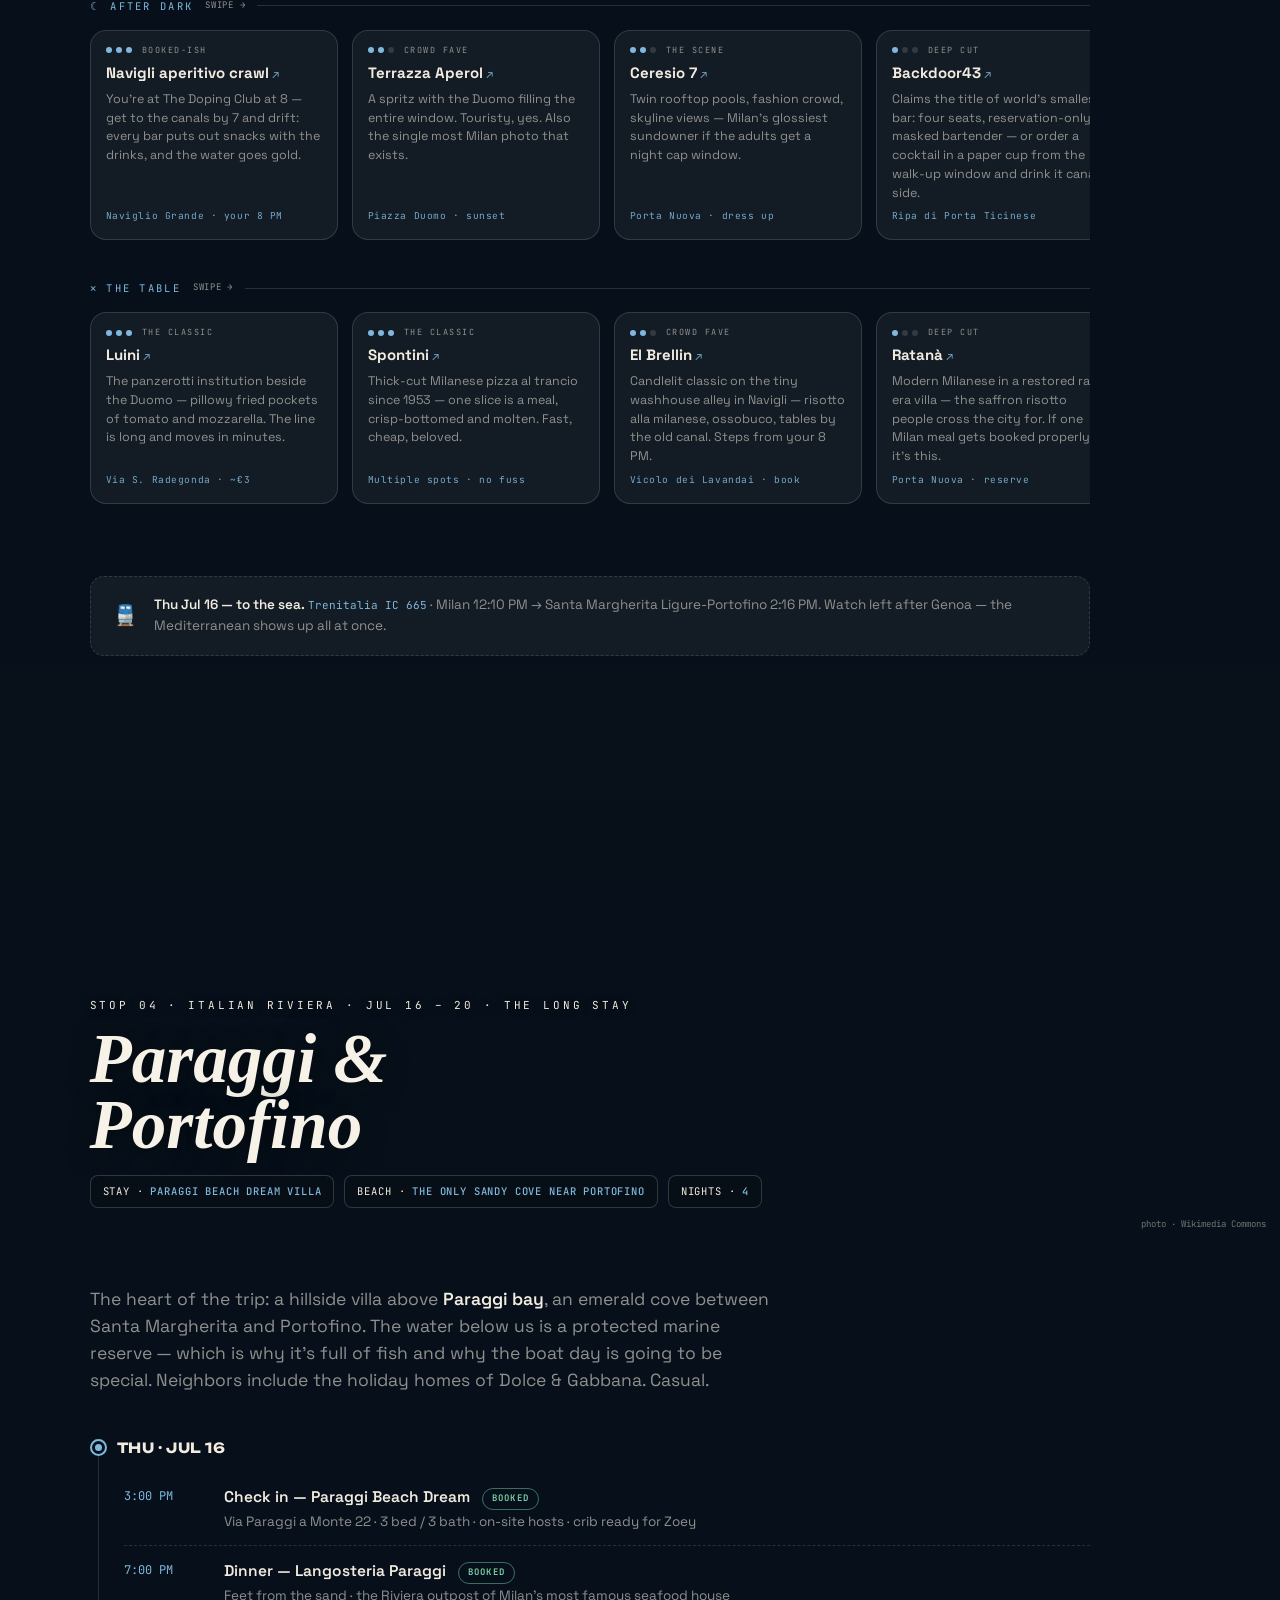
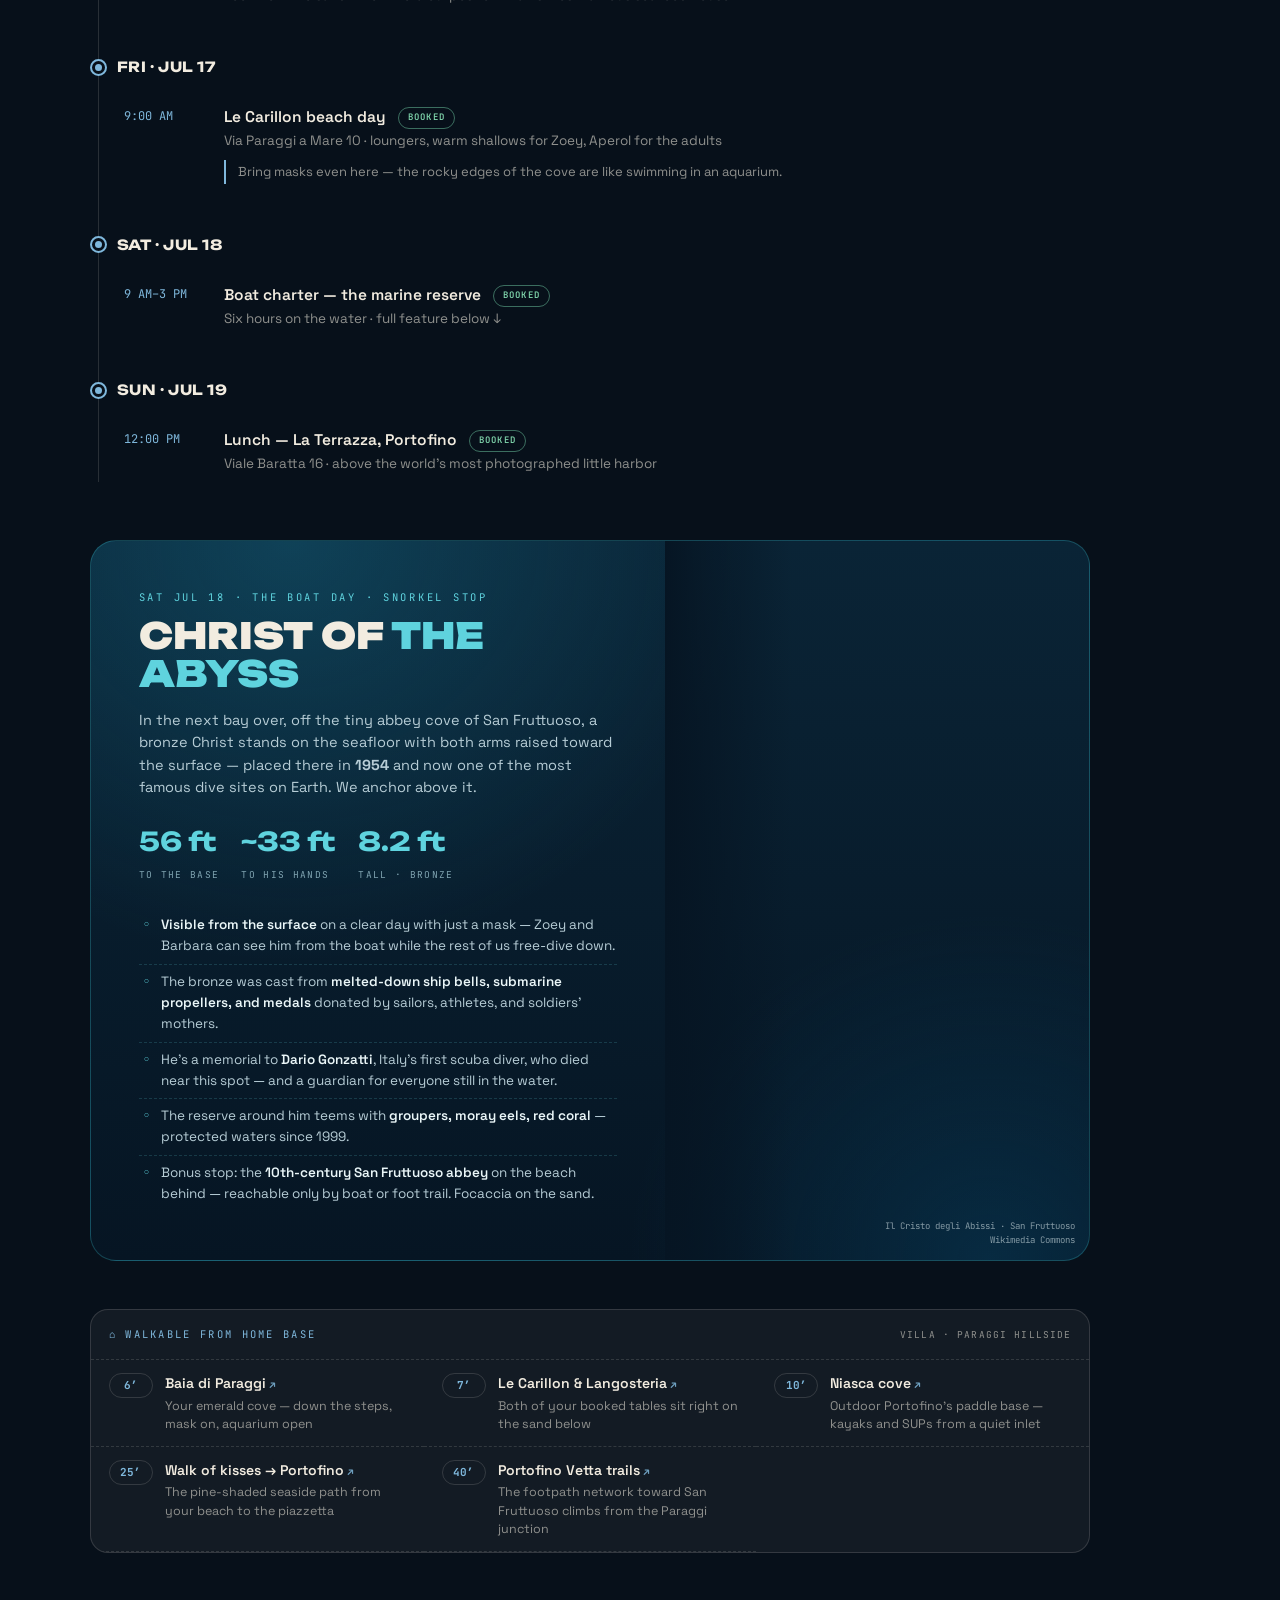
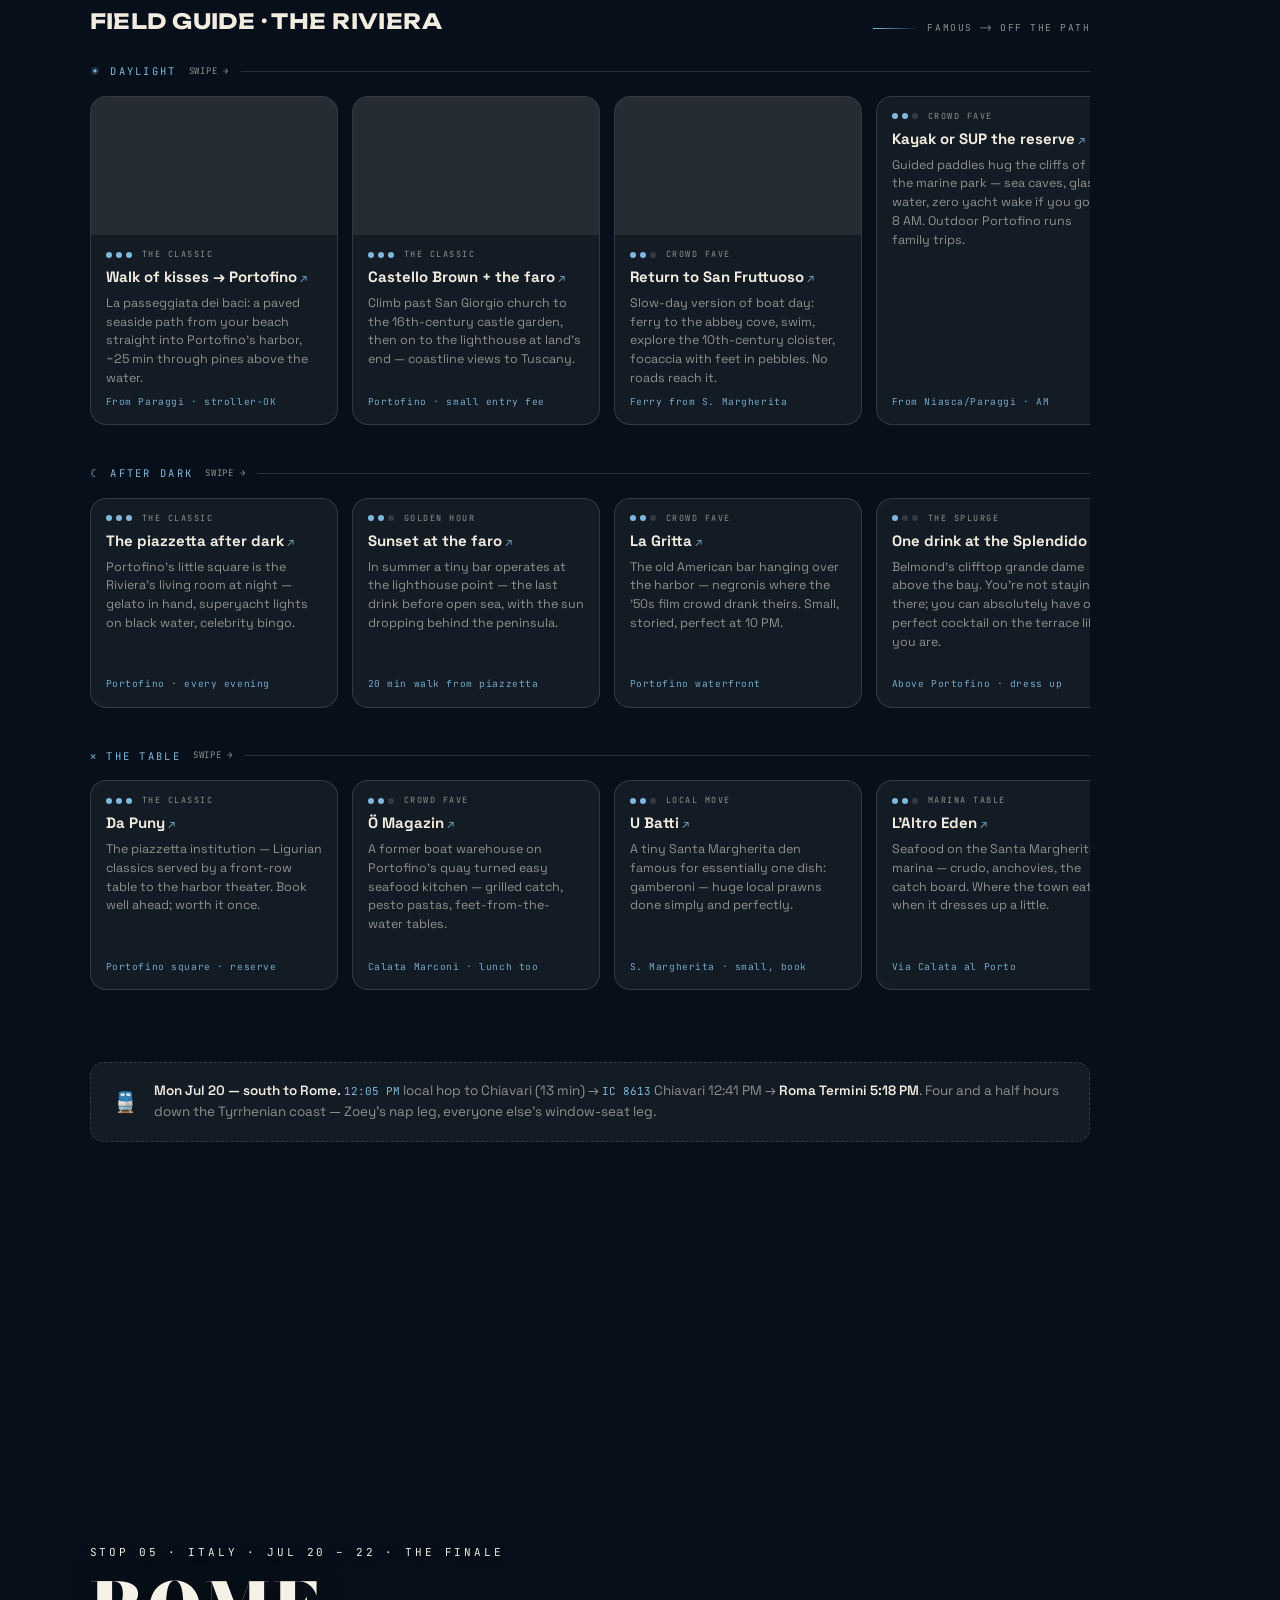
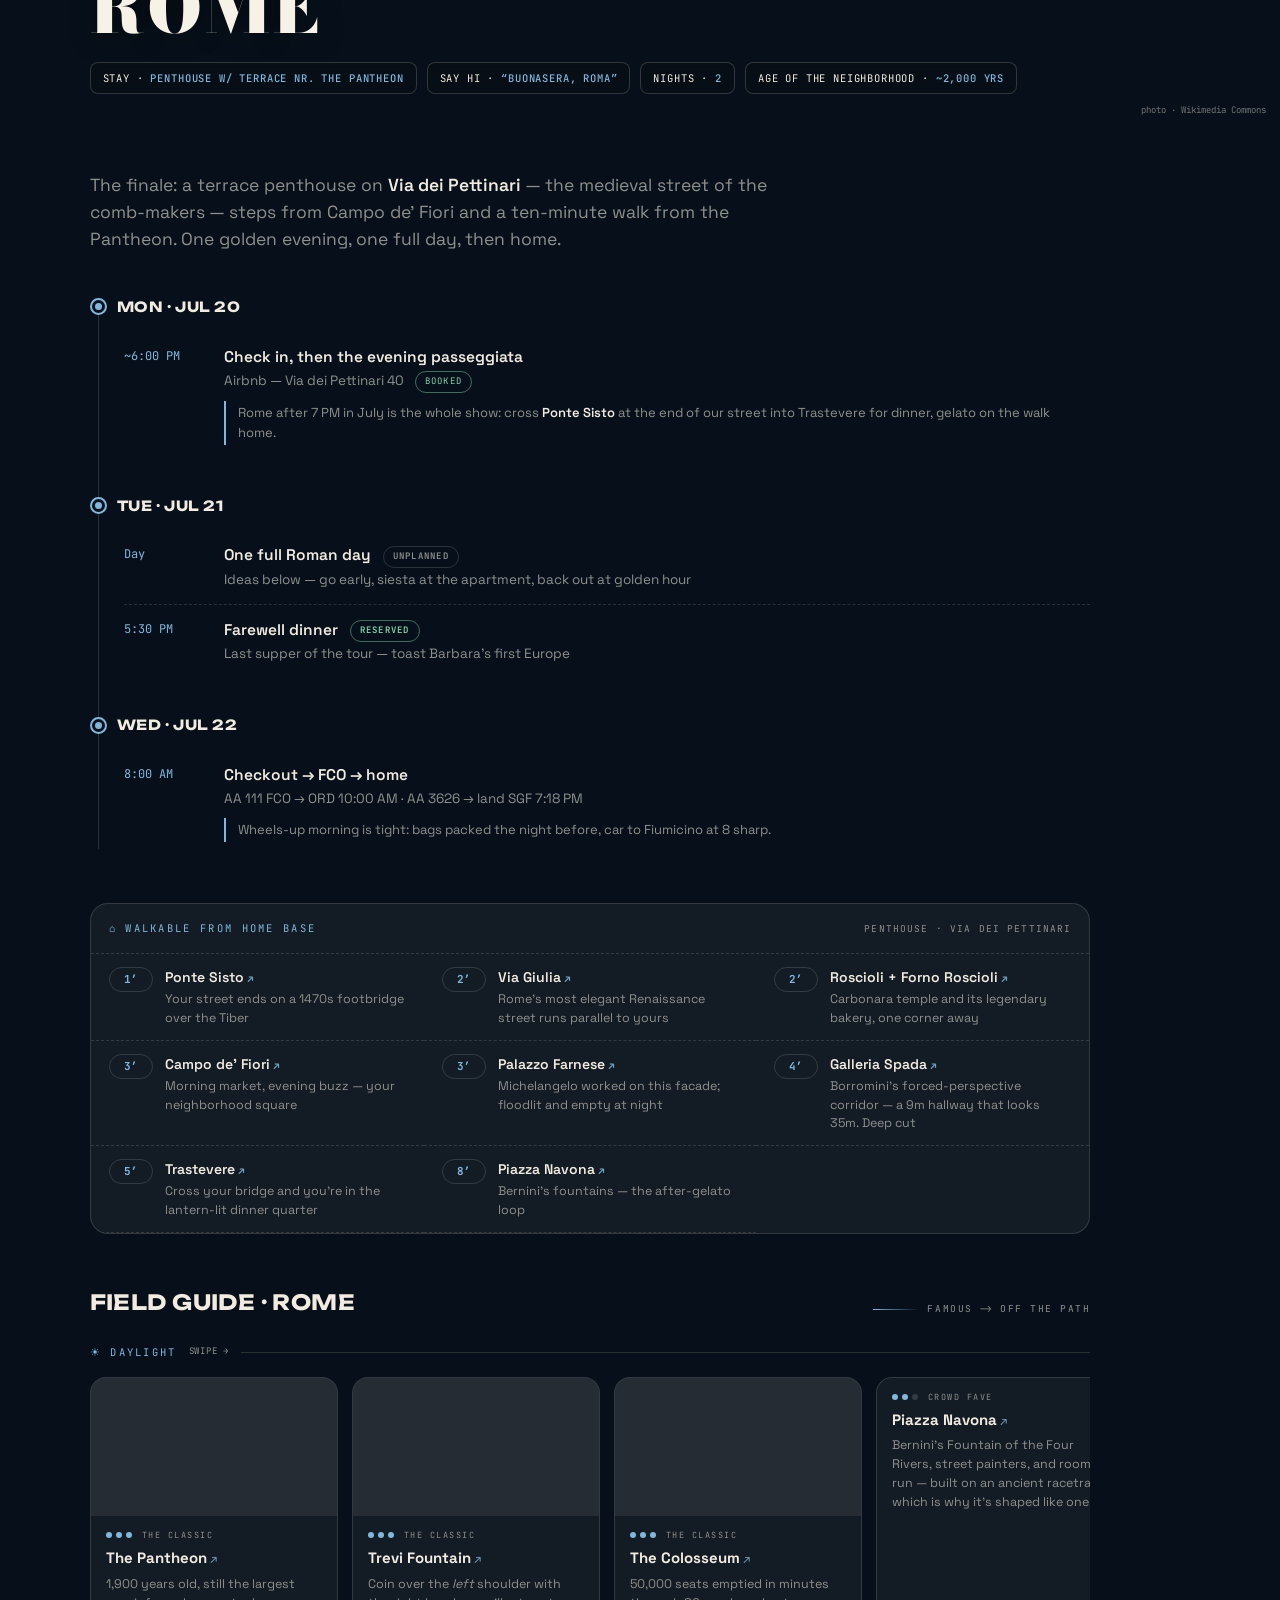
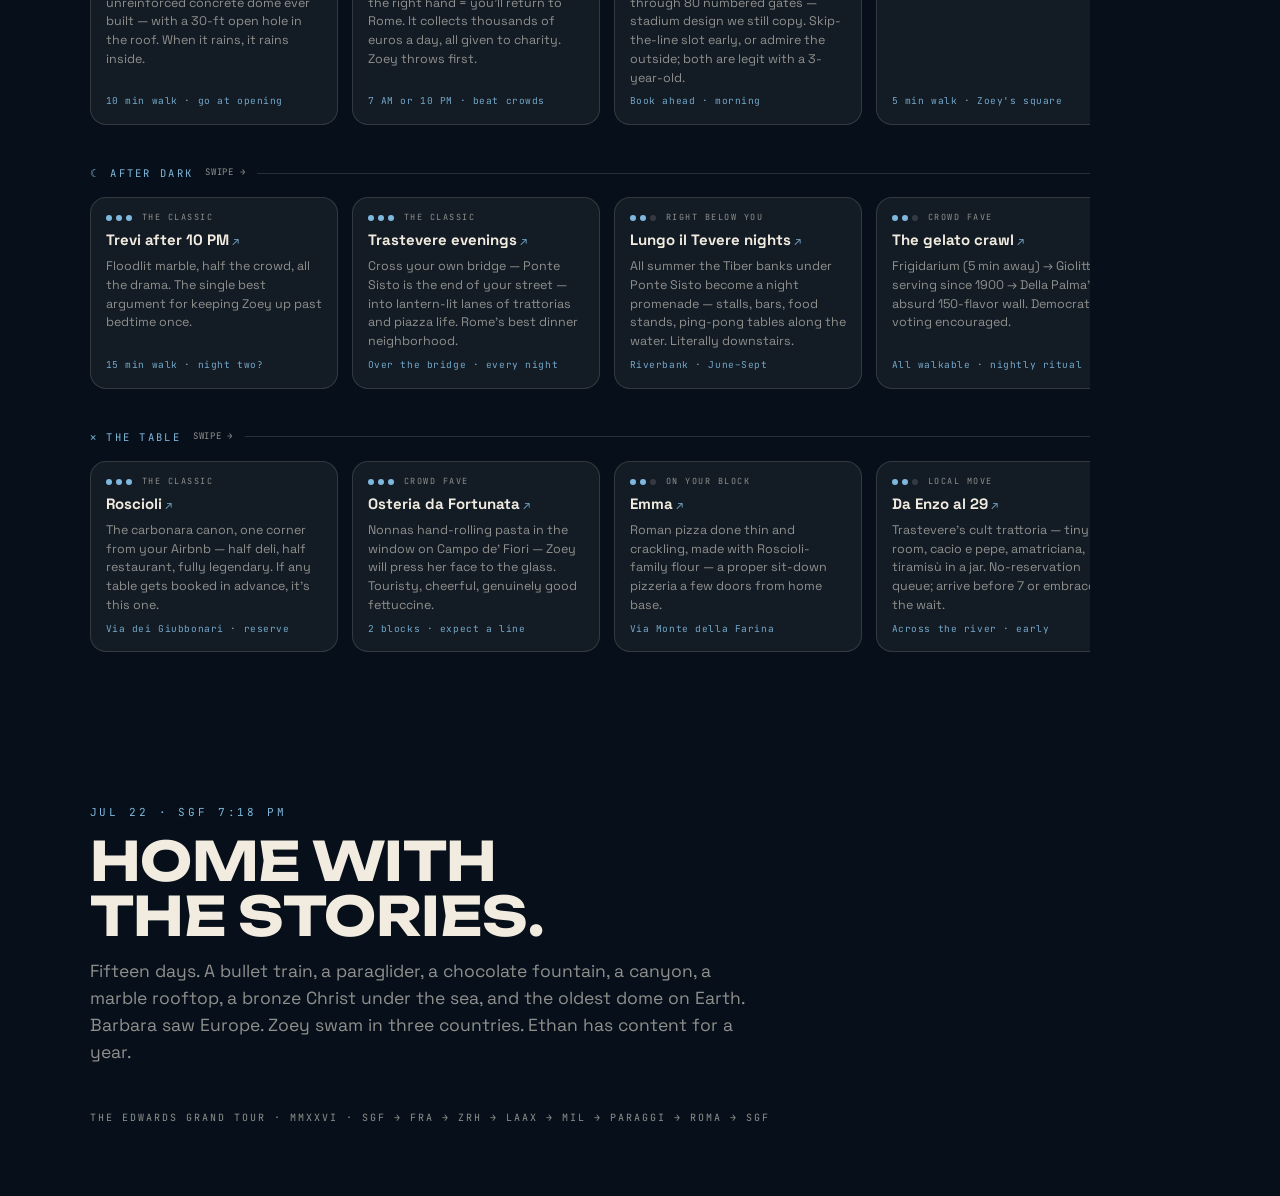
==== commit b35c7760: "iMessage/OG preview: index.html" ====
--- a/index.html
+++ b/index.html
@@ -6,6 +6,19 @@
 <meta name="color-scheme" content="dark">
 <meta name="theme-color" content="#07101A">
 <title>The Edwards Grand Tour · Alps → Riviera → Rome</title>
+<meta property="og:type" content="website">
+<meta property="og:site_name" content="The Edwards Grand Tour">
+<meta property="og:title" content="The Edwards Grand Tour · Alps → Riviera → Rome">
+<meta property="og:description" content="15 days · 3 countries · 6 stops. Live day tracker, field guides, walkable maps — and a bronze statue 56 feet under the Mediterranean. Jul 8–22, 2026.">
+<meta property="og:url" content="https://ledwards-zbuyer.github.io/edwards-grand-tour/">
+<meta property="og:image" content="https://ledwards-zbuyer.github.io/edwards-grand-tour/og.png">
+<meta property="og:image:width" content="1200">
+<meta property="og:image:height" content="630">
+<meta name="twitter:card" content="summary_large_image">
+<meta name="twitter:title" content="The Edwards Grand Tour · Alps → Riviera → Rome">
+<meta name="twitter:image" content="https://ledwards-zbuyer.github.io/edwards-grand-tour/og.png">
+<link rel="apple-touch-icon" href="https://ledwards-zbuyer.github.io/edwards-grand-tour/apple-touch-icon.png">
+<link rel="icon" type="image/png" href="https://ledwards-zbuyer.github.io/edwards-grand-tour/apple-touch-icon.png">
 <link rel="preconnect" href="https://fonts.googleapis.com">
 <link id="skincss" rel="stylesheet" href="skins/chameleon.css">
 <script>(function(){var s=new URLSearchParams(location.search).get('skin');if(s&&/^[a-z]+$/.test(s))document.getElementById('skincss').href='skins/'+s+'.css';})();</script>
